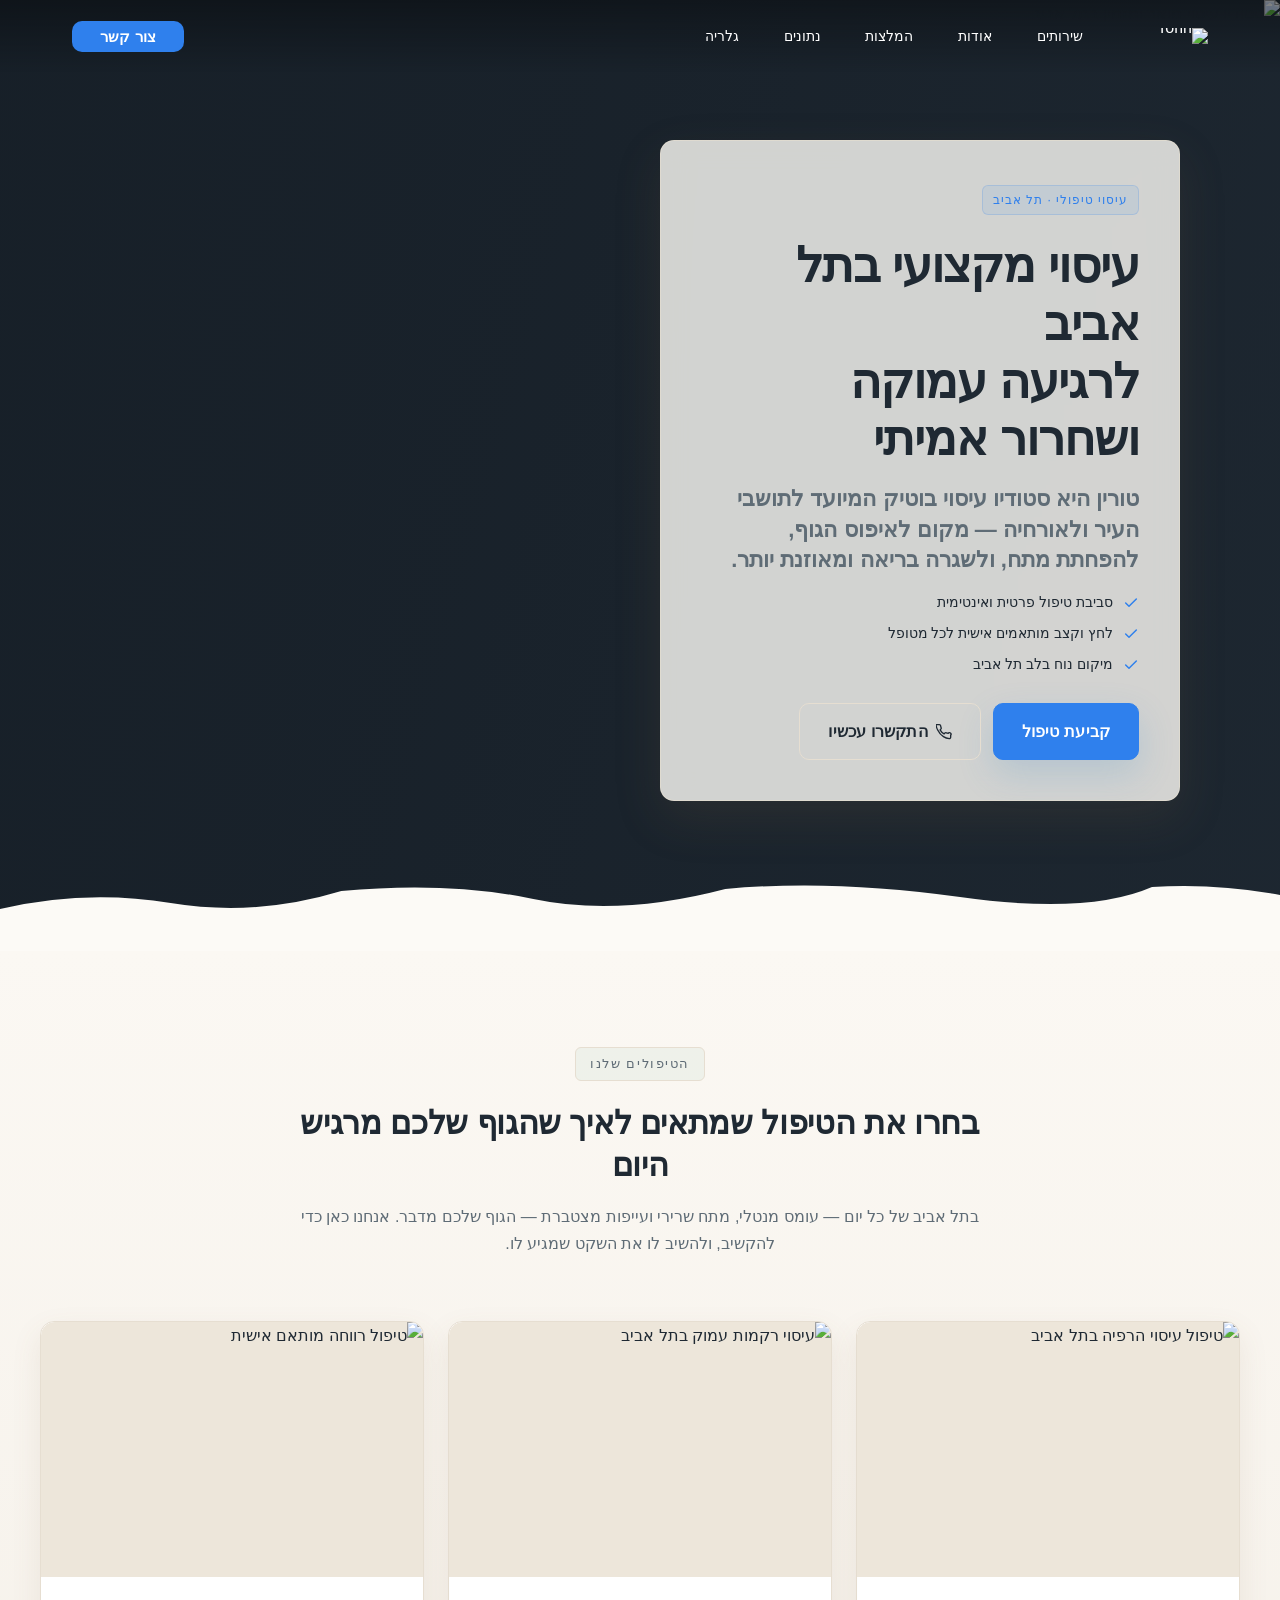
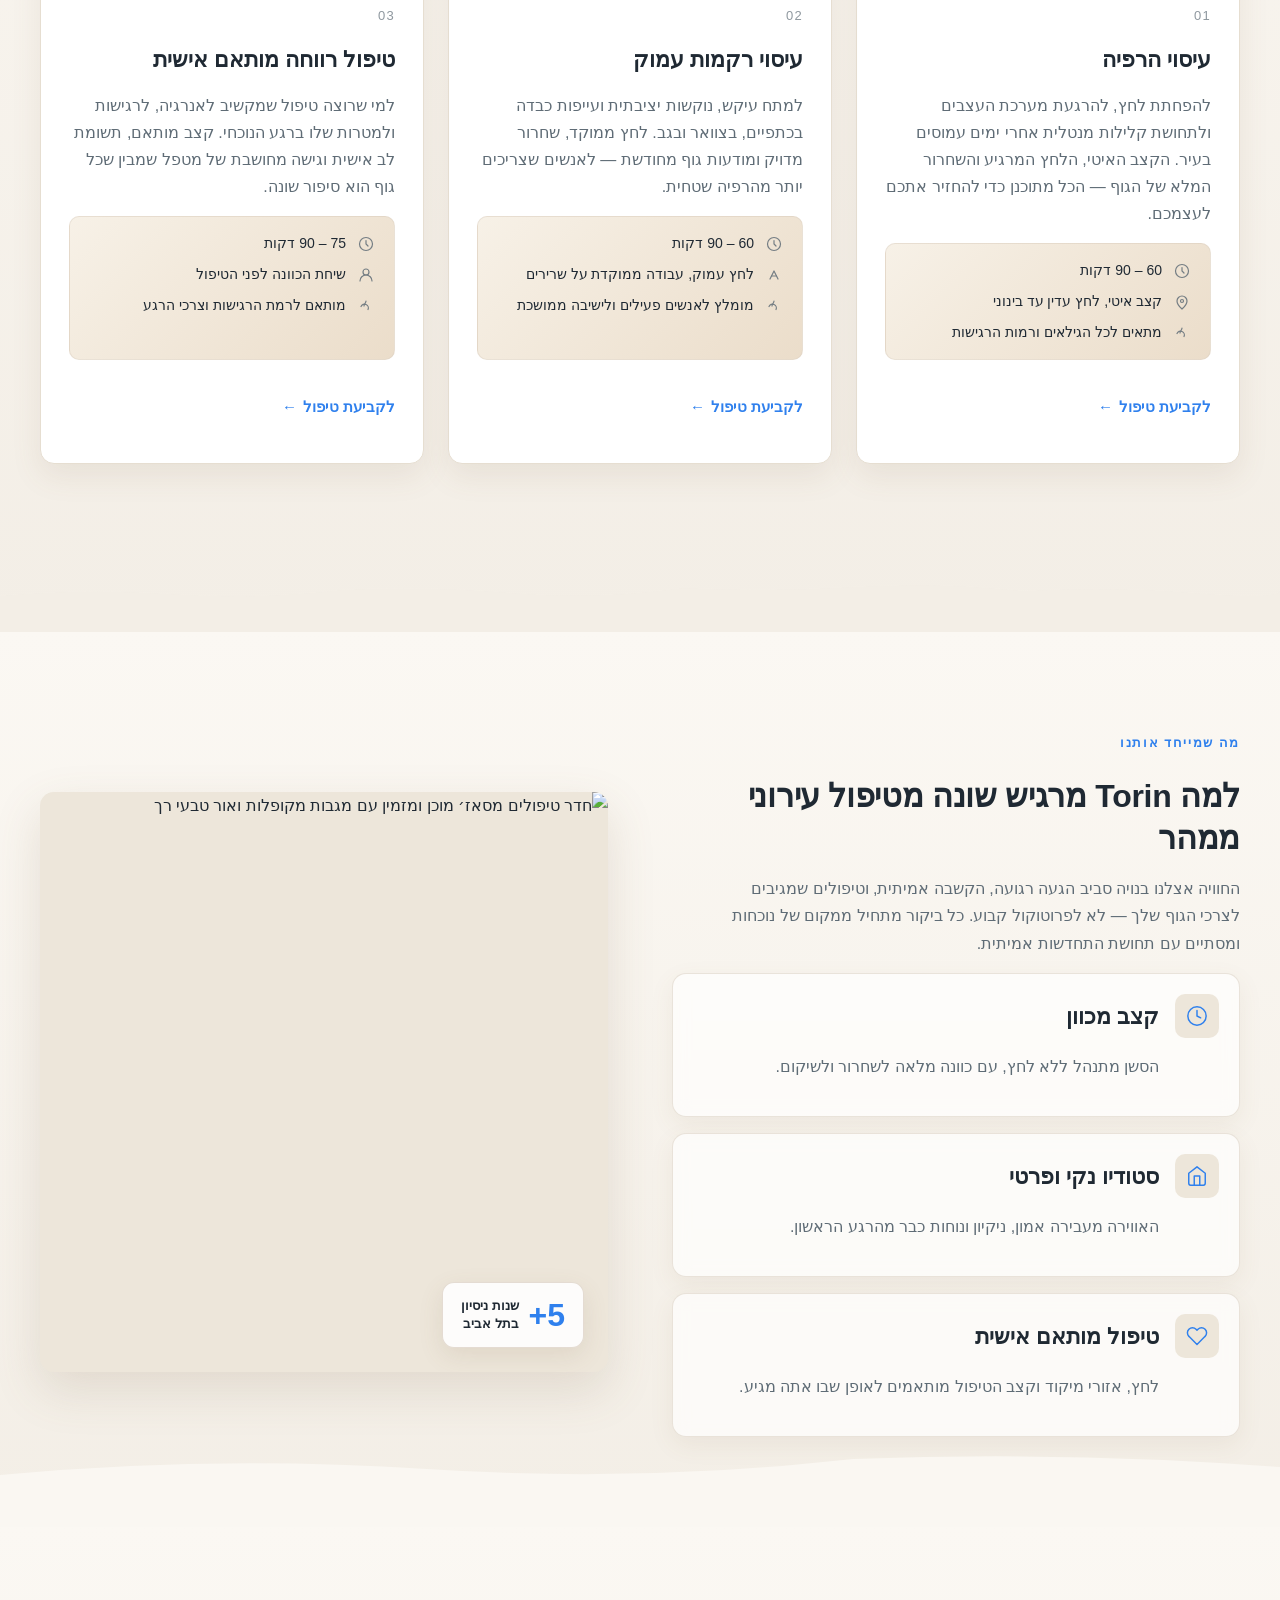
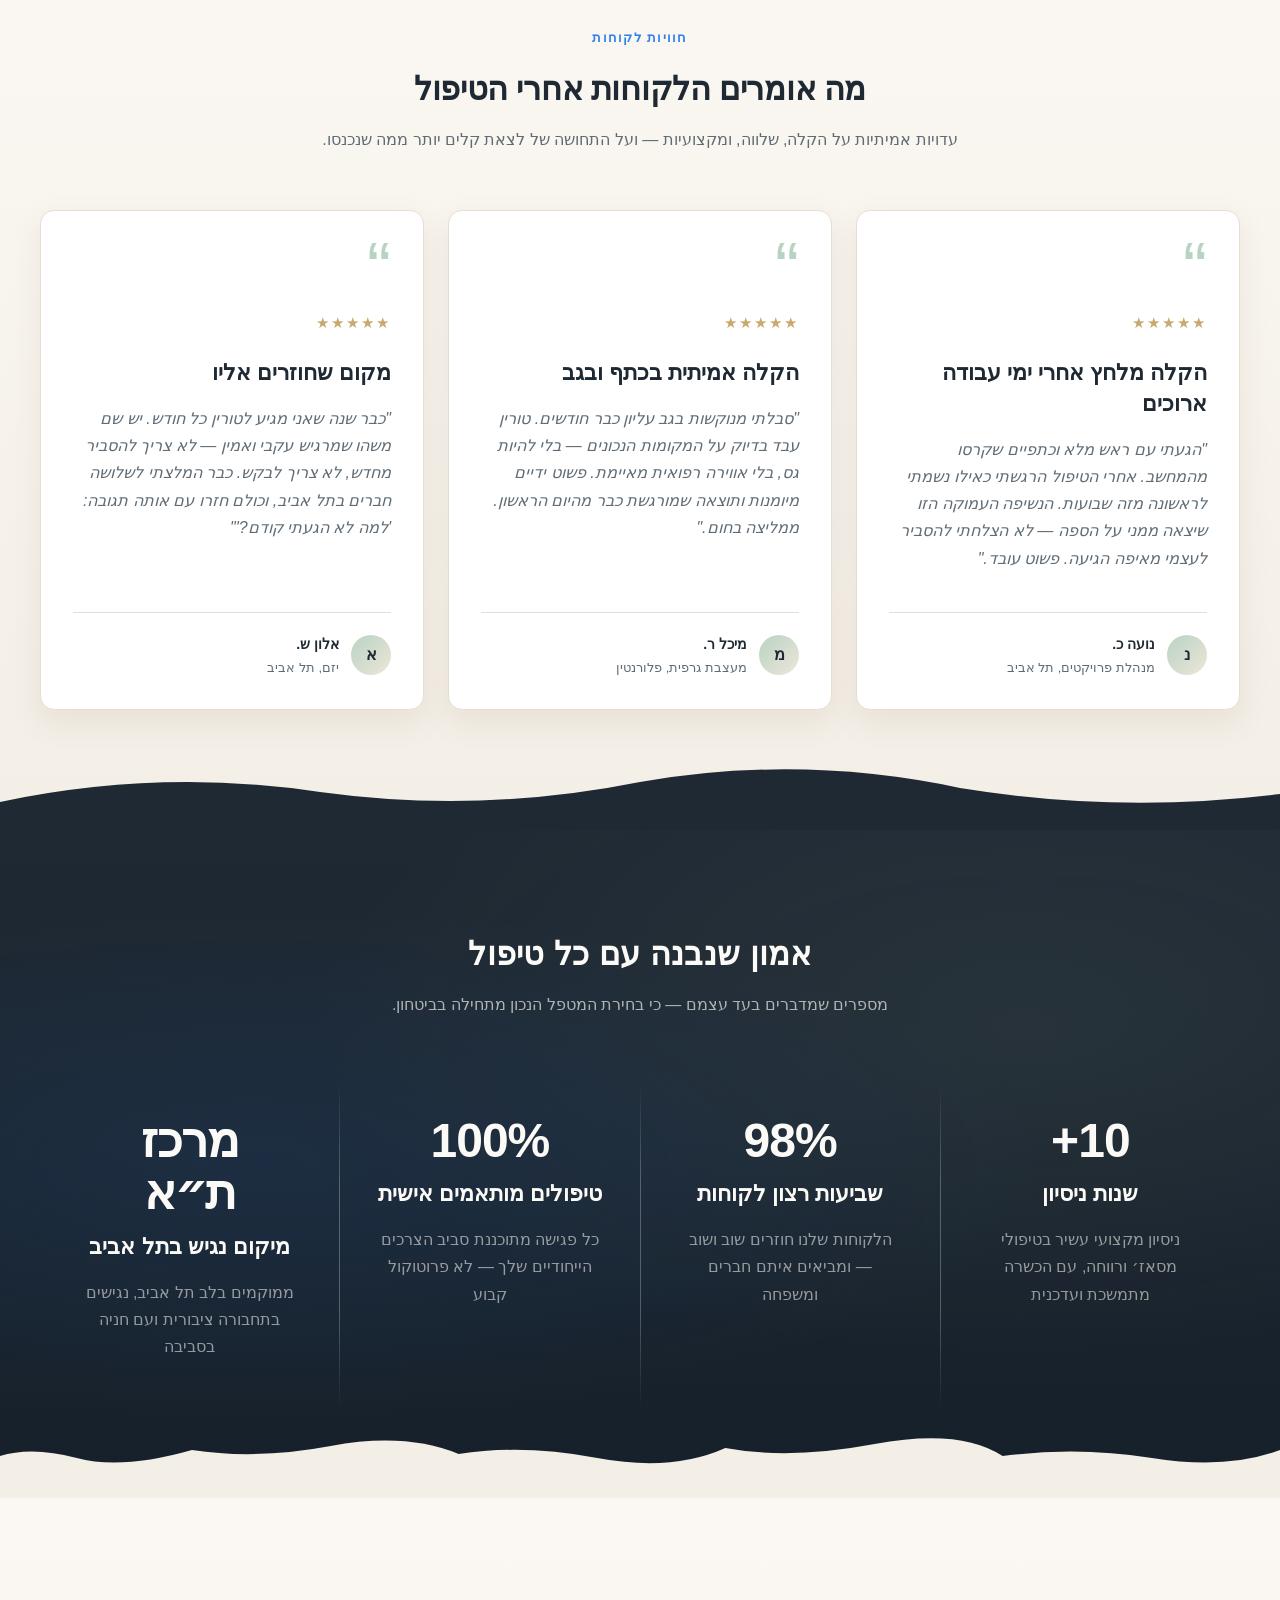
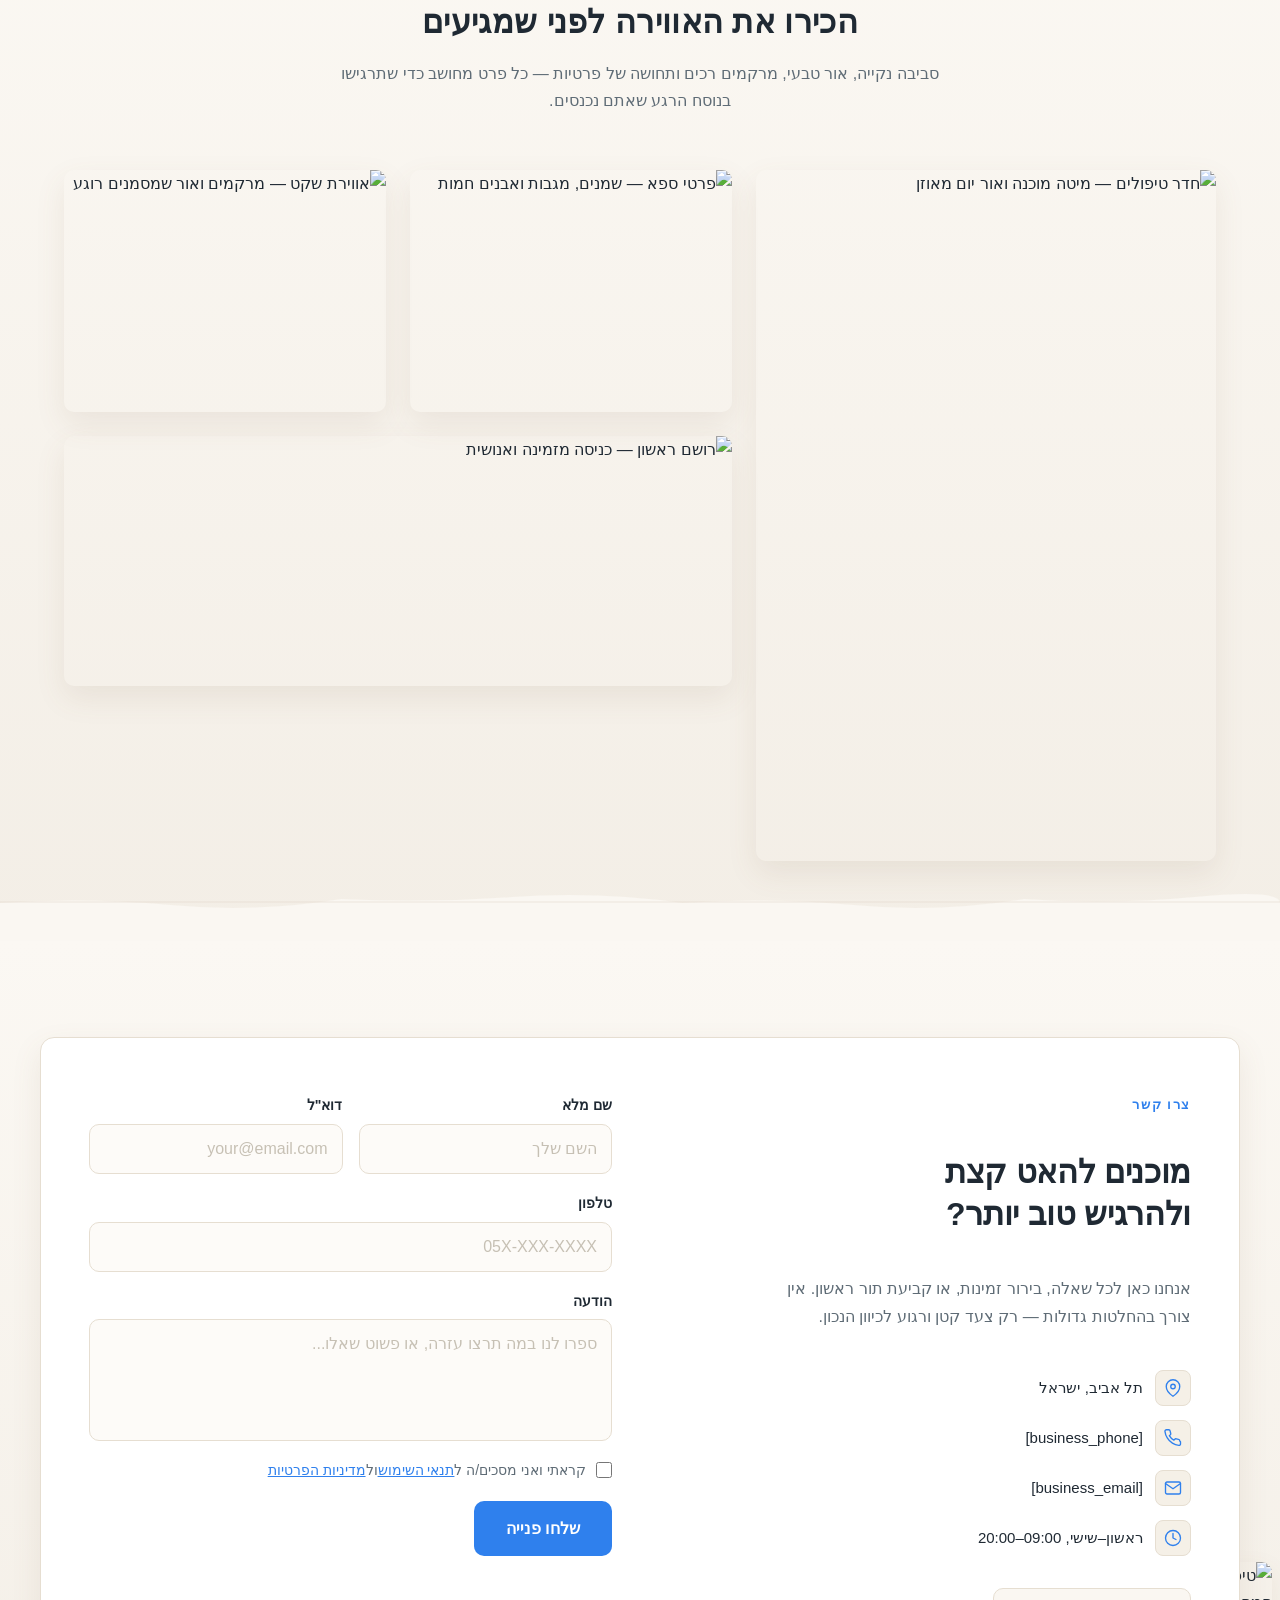
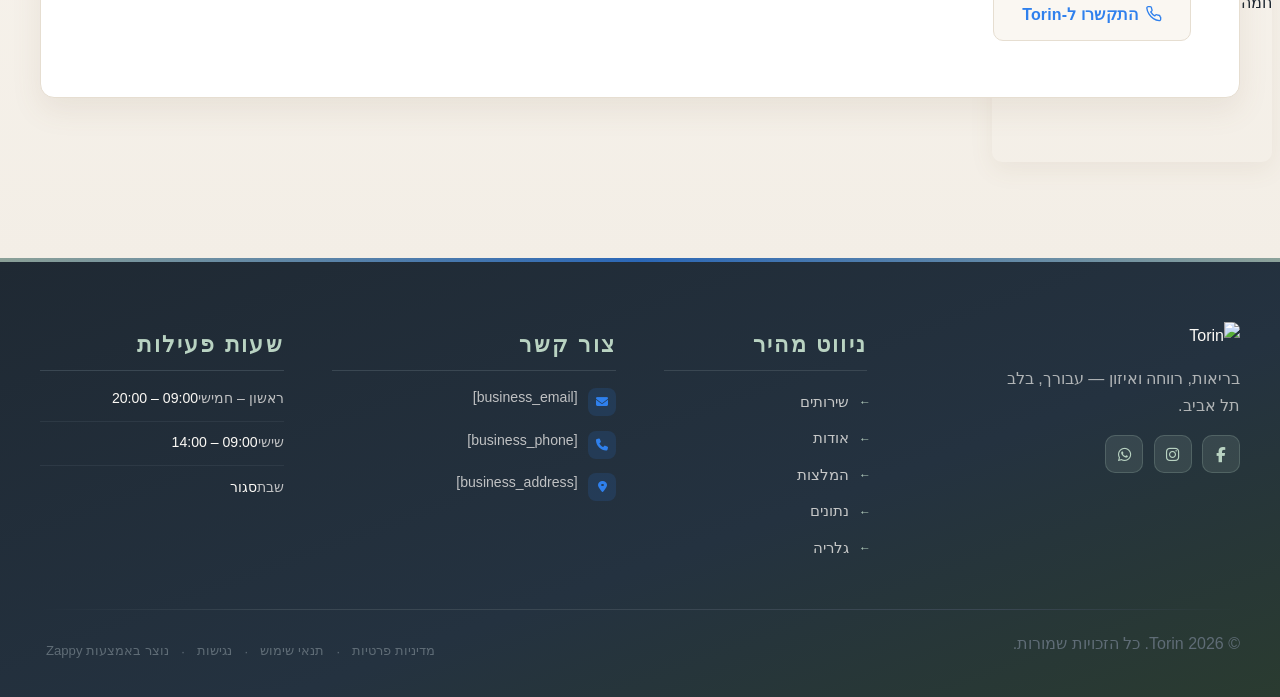
==== public/index.html @ cf22d3b7 "Background sync: Progressive GitHub Sync" ====
<!doctype html><html dir="rtl" lang="he"><head><meta charset="UTF-8"><meta content="width=device-width,initial-scale=1" name="viewport"><meta content="index, follow" name="robots"><title>torin 3 ton jack — Torin</title><meta content="A massage therapy business located in Tel Aviv, Israel. The business focuses on providing relaxation and wellness treatments to clients in the Tel Aviv area." name="description"><meta content="torin 3 ton jack, torin big red, torin floor jack, Torin" name="keywords"><link href="/assets/favicon.ico" rel="icon" type="image/x-icon"><link href="/assets/favicon-16x16.png" rel="icon" type="image/png" sizes="16x16"><link href="/assets/favicon-32x32.png" rel="icon" type="image/png" sizes="32x32"><link href="/assets/favicon-48x48.png" rel="icon" type="image/png" sizes="48x48"><link href="/assets/favicon-192x192.png" rel="icon" type="image/png" sizes="192x192"><link href="/assets/favicon-512x512.png" rel="icon" type="image/png" sizes="512x512"><link href="/assets/apple-touch-icon.png" rel="apple-touch-icon"><script>!function(){"use strict";var t="3fd31500-260c-4b6d-8a91-8781be14b30f",e="https://api.zappy5.com/api/analytics/track",a=18e5,n=2592e6,o=!0,i=!0,r=!0;var s=function(){var e="zappy_visitor_"+t,a=null;try{if(a=localStorage.getItem(e)){var o=JSON.parse(a),i=Date.now();if(i-o.created<n)return o.lastSeen=i,localStorage.setItem(e,JSON.stringify(o)),o.id}}catch(t){console.warn("Zappy Analytics: LocalStorage not available")}var r="zv_"+Date.now()+"_"+Math.random().toString(36).substr(2,9);try{localStorage.setItem(e,JSON.stringify({id:r,created:Date.now(),lastSeen:Date.now()}))}catch(t){}return r}(),c=function(){var e="zappy_session_"+t,n=null;try{if(n=sessionStorage.getItem(e)){var o=JSON.parse(n),i=Date.now();if(i-o.timestamp<a)return o.timestamp=i,sessionStorage.setItem(e,JSON.stringify(o)),o.id}}catch(t){console.warn("Zappy Analytics: SessionStorage not available")}var r="zs_"+Date.now()+"_"+Math.random().toString(36).substr(2,9);try{sessionStorage.setItem(e,JSON.stringify({id:r,timestamp:Date.now()}))}catch(t){}return r}();function l(a,n){n=n||{};var o={website_id:t,event_type:a,page_path:window.location.pathname,referrer:document.referrer||"direct",visitor_id:s,session_id:c,metadata:n};if(navigator.sendBeacon){var i=new Blob([JSON.stringify(o)],{type:"application/json"});navigator.sendBeacon(e,i)}else fetch(e,{method:"POST",headers:{"Content-Type":"application/json"},body:JSON.stringify(o),keepalive:!0}).catch(function(t){console.warn("Zappy Analytics: Failed to track event",t)})}o&&l("pageview",{title:document.title,url:window.location.href}),i&&document.addEventListener("click",function(t){var e=t.target;if("BUTTON"===e.tagName||e.closest("button")){var a="BUTTON"===e.tagName?e:e.closest("button");l("click",{element:"button",text:a.textContent.trim().substring(0,100),id:a.id||null,class:a.className||null})}else if("A"===e.tagName||e.closest("a")){var n="A"===e.tagName?e:e.closest("a");l("navigation",{element:"link",text:n.textContent.trim().substring(0,100),href:n.href,external:n.hostname!==window.location.hostname})}},!0),r&&document.addEventListener("submit",function(t){var e=t.target;l("form_submit",{form_id:e.id||null,form_name:e.name||null,form_action:e.action||null,form_method:e.method||"GET"})},!0);var d=Date.now();window.addEventListener("beforeunload",function(){l("page_unload",{time_on_page:Math.floor((Date.now()-d)/1e3),page_path:window.location.pathname})}),window.zappyAnalytics={track:l,getVisitorId:function(){return s},getSessionId:function(){return c}}}()</script><meta content="torin 3 ton jack — Torin" property="og:title"><meta content="A massage therapy business located in Tel Aviv, Israel. The business focuses on providing relaxation and wellness treatments to clients in the Tel Aviv area." property="og:description"><meta content="website" property="og:type"><meta content="he_IL" property="og:locale"><meta content="summary_large_image" name="twitter:card"><meta content="torin 3 ton jack — Torin" name="twitter:title"><meta content="A massage therapy business located in Tel Aviv, Israel. The business focuses on providing relaxation and wellness treatments to clients in the Tel Aviv area." name="twitter:description"><link href="https://cdnjs.cloudflare.com/ajax/libs/font-awesome/6.4.0/css/all.min.css" rel="stylesheet"><link href="/assets/favicon.ico" rel="icon" type="image/x-icon"><link href="/assets/favicon-16x16.png" rel="icon" type="image/png" sizes="16x16"><link href="/assets/favicon-32x32.png" rel="icon" type="image/png" sizes="32x32"><link href="/assets/favicon-48x48.png" rel="icon" type="image/png" sizes="48x48"><link href="/assets/favicon-192x192.png" rel="icon" type="image/png" sizes="192x192"><link href="/assets/favicon-512x512.png" rel="icon" type="image/png" sizes="512x512"><link href="/assets/apple-touch-icon.png" rel="apple-touch-icon"><link href="https://cdn.jsdelivr.net/npm/vanilla-cookieconsent@3/dist/cookieconsent.css" rel="stylesheet"><script src="https://cdn.jsdelivr.net/npm/vanilla-cookieconsent@3/dist/cookieconsent.umd.js"></script><script src="https://cdn.jsdelivr.net/gh/mickidum/acc_toolbar/acctoolbar/acctoolbar.min.js"></script><link href="/styles.css" rel="stylesheet"><style id="zappy-dropdown-submenu-styles">#navMenu li:has(.sub-menu),.nav-menu li:has(.sub-menu),.navbar li:has(.sub-menu),nav li:has(.sub-menu){position:relative}#navMenu .sub-menu,.nav-menu .sub-menu,.navbar .sub-menu,nav .sub-menu{display:block!important;position:absolute!important;top:100%;left:0;min-width:220px;background:#fff;border-radius:8px;box-shadow:0 8px 25px rgba(0,0,0,.15);padding:8px 0;opacity:0;visibility:hidden;transform:translateY(10px);transition:all .3s ease;z-index:1000;list-style:none;pointer-events:none}#navMenu li:hover>.sub-menu,.nav-menu li:hover>.sub-menu,.navbar li:hover>.sub-menu,nav li:hover>.sub-menu{opacity:1!important;visibility:visible!important;transform:translateY(0)!important;pointer-events:auto!important}.sub-menu li{list-style:none;margin:0;padding:0}.sub-menu a{display:block!important;padding:10px 16px!important;color:var(--text-dark,#333)!important;font-weight:500;text-decoration:none;white-space:nowrap;transition:background-color .2s}.sub-menu a:hover{background-color:#f5f5f5}[dir=rtl] .nav-menu .sub-menu,[dir=rtl] .navbar .sub-menu,[dir=rtl] nav .sub-menu,html[lang=ar] .nav-menu .sub-menu,html[lang=ar] .navbar .sub-menu,html[lang=ar] nav .sub-menu,html[lang=he] .nav-menu .sub-menu,html[lang=he] .navbar .sub-menu,html[lang=he] nav .sub-menu{left:auto!important;right:0!important}.sub-menu:empty,.sub-menu:not(:has(li)),.sub-menu:not(:has(li:not(.zappy-hidden-menu-item))){display:none!important;opacity:0!important;visibility:hidden!important;pointer-events:none!important}li:has(.menu-group-title):hover>.sub-menu{opacity:1!important;visibility:visible!important;transform:translateY(0)!important;pointer-events:auto!important}#navMenu>li>.menu-group-title,.nav-menu>li>.menu-group-title{display:inline-block;padding:.5rem 1rem;cursor:default;user-select:none}@media (max-width:768px){#navMenu .sub-menu,.nav-menu .sub-menu,.navbar .sub-menu,nav .sub-menu{position:static!important;transform:none!important;box-shadow:none!important;background:0 0!important;max-height:0;overflow:hidden;opacity:0;visibility:hidden;transition:max-height .3s ease,opacity .3s ease;padding:0!important;border-radius:0!important}.sub-menu.mobile-expanded{max-height:500px!important;opacity:1!important;visibility:visible!important;padding:8px 0 8px 16px!important}[dir=rtl] .sub-menu.mobile-expanded,html[lang=he] .sub-menu.mobile-expanded{padding:8px 16px 8px 0!important}#navMenu li:hover>.sub-menu,.nav-menu li:hover>.sub-menu,.navbar li:hover>.sub-menu,nav li:hover>.sub-menu{opacity:0;visibility:hidden;pointer-events:none}#navMenu li>.sub-menu.mobile-expanded,.nav-menu li>.sub-menu.mobile-expanded,.navbar li>.sub-menu.mobile-expanded,nav li>.sub-menu.mobile-expanded{opacity:1!important;visibility:visible!important;pointer-events:auto!important}#navMenu li:has(.sub-menu),.nav-menu li:has(.sub-menu),.navbar li:has(.sub-menu),nav li:has(.sub-menu){display:flex!important;flex-wrap:wrap!important;align-items:center!important;position:relative!important;min-height:44px!important}#navMenu li:has(.sub-menu)>a,.nav-menu li:has(.sub-menu)>a,.navbar li:has(.sub-menu)>a,nav li:has(.sub-menu)>a{flex:1!important;min-width:0!important}#navMenu li:has(.sub-menu)>.menu-group-title,.nav-menu li:has(.sub-menu)>.menu-group-title,.navbar li:has(.sub-menu)>.menu-group-title,nav li:has(.sub-menu)>.menu-group-title{flex:1!important;min-width:0!important;padding:0!important;line-height:inherit!important}#navMenu li:has(.sub-menu)>.sub-menu,.nav-menu li:has(.sub-menu)>.sub-menu,.navbar li:has(.sub-menu)>.sub-menu,nav li:has(.sub-menu)>.sub-menu{flex-basis:100%!important;width:100%!important}#navMenu li:has(.sub-menu)>a [class*=arrow],#navMenu li:has(.sub-menu)>a [class*=chevron],.nav-menu li:has(.sub-menu)>a .fa-angle-down,.nav-menu li:has(.sub-menu)>a .fa-chevron-down,.nav-menu li:has(.sub-menu)>a [class*=arrow],.nav-menu li:has(.sub-menu)>a [class*=chevron],nav li:has(.sub-menu)>a [class*=arrow],nav li:has(.sub-menu)>a [class*=chevron]{display:none!important;visibility:hidden!important}.mobile-submenu-toggle{display:flex!important;align-items:center!important;justify-content:center!important;width:44px!important;height:auto!important;background:0 0!important;border:none!important;cursor:pointer!important;color:var(--text-dark)!important;position:static!important;flex-shrink:0!important;align-self:stretch!important;z-index:2!important;padding:0!important;margin:0!important}.mobile-submenu-toggle::after{content:''!important;width:0!important;height:0!important;border-left:6px solid transparent!important;border-right:6px solid transparent!important;border-top:7px solid currentColor!important;transition:transform .3s ease!important}.mobile-submenu-toggle.expanded::after{transform:rotate(180deg)!important}.sub-menu a{padding:10px 0!important;display:block!important;color:var(--text-dark)!important}.navbar .sub-menu li a,.zappy-products-dropdown .sub-menu a,nav.navbar .sub-menu li a{color:var(--text-dark)!important}}@media (min-width:769px){.mobile-submenu-toggle{display:none!important}}</style><style id="mobile-lang-menu-deployed-css">@media (max-width:768px){.lang-switcher,.nav-container .lang-switcher,.nav-cta-container .lang-switcher,.nav-ecommerce-icons .lang-switcher,.nav-icons-left .lang-switcher,.navbar .lang-switcher,.navbar .nav-cta-container .lang-switcher{display:none!important}.mobile-lang-menu{width:100%;border-top:1px solid rgba(128,128,128,.2);padding:8px 0 0 0;margin-top:8px}.mobile-lang-toggle{display:flex!important;align-items:center;justify-content:space-between;width:100%;padding:12px 16px;background:0 0;border:none;cursor:pointer;font-size:15px;color:inherit;font-family:inherit}.mobile-lang-toggle::after{content:'';display:inline-block;width:8px;height:8px;border-right:2px solid currentColor;border-bottom:2px solid currentColor;transform:rotate(45deg);transition:transform .3s ease;margin-left:8px}.mobile-lang-toggle.expanded::after{transform:rotate(-135deg)}.mobile-lang-options{max-height:0;overflow:hidden;transition:max-height .3s ease}.mobile-lang-options.expanded{max-height:300px}.mobile-lang-option{display:flex!important;align-items:center;gap:10px;padding:10px 24px;text-decoration:none;color:inherit;font-size:14px;font-family:inherit}.mobile-lang-option:hover{background:rgba(128,128,128,.1)}.mobile-lang-option.active{font-weight:600;opacity:.7;pointer-events:none}.mobile-lang-option img{width:20px;height:20px;border-radius:50%}}@media (min-width:769px){.mobile-lang-menu{display:none!important}}</style><style id="zappy-widget-visibility">#mic-access-tool-box,#mic-access-tool-general-button,#mic-init-access-tool #mic-access-tool-box,#mic-init-access-tool #mic-access-tool-general-button,#mic-init-access-tool .mic-access-tool-general-button,._access-icon,._access-menu,.mic-access-tool-box,.mic-access-tool-general-button,div[id*=mic-access-tool-box]{display:none!important;visibility:hidden!important;opacity:0!important;pointer-events:none!important}</style></head><body><nav class="navbar" dir="rtl"><button class="mobile-toggle" aria-label="Menu" id="mobileToggle"><svg viewBox="0 0 24 24" fill="none" height="24" width="24" class="hamburger-icon"><path d="M3 12h18M3 6h18M3 18h18" stroke="currentColor" stroke-width="2" stroke-linecap="round"></path></svg><svg viewBox="0 0 24 24" fill="none" height="24" width="24" class="close-icon" style="display:none"><path d="M18 6L6 18M6 6l12 12" stroke="currentColor" stroke-width="2" stroke-linecap="round"></path></svg></button><button class="phone-header-btn" aria-label="Call" data-phone="[business_phone]"><svg viewBox="0 0 24 24" fill="currentColor" height="20" width="20"><path d="M22 16.92v3a2 2 0 0 1-2.18 2 19.79 19.79 0 0 1-8.63-3.07 19.5 19.5 0 0 1-6-6 19.79 19.79 0 0 1-3.07-8.67A2 2 0 0 1 4.11 2h3a2 2 0 0 1 2 1.72 12.84 12.84 0 0 0 .7 2.81 2 2 0 0 1-.45 2.11L8.09 9.91a16 16 0 0 0 6 6l1.27-1.27a2 2 0 0 1 2.11-.45 12.84 12.84 0 0 0 2.81.7A2 2 0 0 1 22 16.92z"></path></svg></button><div class="nav-container"><div class="nav-right-group"><div class="nav-brand"><a href="/" class="logo-link"><img alt="Torin" src="/assets/business-logo.webp" class="logo"></a></div><ul class="nav-menu" id="navMenu"><li><a href="#services">שירותים</a></li><li><a href="#about">אודות</a></li><li><a href="#testimonials">המלצות</a></li><li><a href="#stats">נתונים</a></li><li><a href="#gallery">גלריה</a></li></ul></div><div class="nav-cta-container"><a href="#contact" class="nav-cta-btn">צור קשר</a></div></div></nav><script>window.addEventListener("load",function(){const e=document.querySelector(".navbar, nav, header");if(!e)return void console.log("[Navbar] Navbar element not found");let t=document.getElementById("mobileToggle")||document.querySelector(".mobile-toggle")||document.querySelector(".hamburger")||document.querySelector(".hamburger-menu")||document.querySelector(".menu-toggle")||document.querySelector(".burger-menu")||document.querySelector('[aria-label="Menu"]')||document.querySelector('[aria-label="תפריט"]');const o=document.querySelector(".phone-header-btn"),n=window.getComputedStyle(e);let r=n.backgroundColor;if(console.log("[Navbar] Initial navbar background:",r),"transparent"===r||"rgba(0, 0, 0, 0)"===r||r.startsWith("rgba")&&r.includes(", 0)")){const e=n.backgroundImage;if(e&&"none"!==e)console.log("[Navbar] Navbar has background image/gradient, using dark text"),r="rgb(240, 240, 240)";else{const e=window.getComputedStyle(document.body).backgroundColor;console.log("[Navbar] Navbar transparent, using body background:",e),r=e}}const i=r.match(/\d+/g);if(i&&i.length>=3){const e=(.299*parseInt(i[0])+.587*parseInt(i[1])+.114*parseInt(i[2]))/255;console.log("[Navbar] Mobile button colors preserved from Claude CSS (luminance:",e.toFixed(2)+")");const n=document.createElement("style");n.id="zappy-mobile-nav-fix";document.documentElement.lang;document.documentElement.dir,n.textContent='\n        /* Hide mobile buttons on desktop, show only on mobile */\n        @media (min-width: 769px) {\n          .mobile-toggle,\n          .phone-header-btn {\n            display: none !important;\n          }\n        }\n        \n        /* Show and position mobile buttons correctly on mobile */\n        @media (max-width: 768px) {\n          .mobile-toggle,\n          .phone-header-btn {\n            position: absolute !important;\n            top: 50% !important;\n            transform: translateY(-50%) !important;\n            z-index: 1001 !important;\n            display: flex !important;\n            align-items: center !important;\n            justify-content: center !important;\n            width: 36px !important;\n            height: 36px !important;\n            border-radius: 50% !important;\n            border: none !important;\n            cursor: pointer !important;\n            padding: 6px !important;\n            background: none !important;\n            color: var(--nav-text, var(--text-dark)) !important;\n          }\n          \n          /* LTR positioning (default): hamburger LEFT, phone RIGHT */\n          html:not([dir="rtl"]):not([lang="he"]):not([lang="ar"]) .mobile-toggle,\n          html[dir="ltr"] .mobile-toggle {\n            left: 12px !important;\n            right: auto !important;\n          }\n          html:not([dir="rtl"]):not([lang="he"]):not([lang="ar"]) .phone-header-btn,\n          html[dir="ltr"] .phone-header-btn {\n            right: 12px !important;\n            left: auto !important;\n          }\n          \n          /* RTL positioning: hamburger RIGHT, phone LEFT */\n          html[dir="rtl"] .mobile-toggle,\n          html[lang="he"] .mobile-toggle,\n          html[lang="ar"] .mobile-toggle {\n            right: 12px !important;\n            left: auto !important;\n          }\n          html[dir="rtl"] .phone-header-btn,\n          html[lang="he"] .phone-header-btn,\n          html[lang="ar"] .phone-header-btn {\n            left: 12px !important;\n            right: auto !important;\n          }\n          \n          /* CRITICAL: Ensure nav-container has min-height on mobile */\n          /* All children are positioned absolutely/fixed on mobile, so height:auto collapses to 0 */\n          .nav-container {\n            min-height: 70px !important;\n            position: relative !important;\n          }\n          \n          /* Ensure SVG icons are properly sized and inherit color */\n          .mobile-toggle svg,\n          .phone-header-btn svg {\n            width: 24px !important;\n            height: 24px !important;\n            /* Don\'t force display - let JavaScript control hamburger/close toggle */\n          }\n          \n          /* Reset nav-cta-container on mobile - remove desktop box-shadow/padding */\n          /* that creates a visible ghost box when CTA button is hidden */\n          .nav-cta-container {\n            box-shadow: none !important;\n            padding: 0 !important;\n          }\n          \n          /* Hide nav-cta-container entirely on mobile when there\'s no lang-switcher */\n          /* (only the CTA button is inside, and it\'s hidden on mobile) */\n          .nav-cta-container:not(:has(.lang-switcher)) {\n            display: none !important;\n          }\n          \n          /* CRITICAL: Prevent hero image fade gradient from bleeding over headline text */\n          /* The .image-fade-gradient has bottom: -30px (extends below parent) */\n          /* On mobile stacked layout, this overlaps the h1 text below the image */\n          .hero-image-column {\n            overflow: hidden !important;\n          }\n          .image-fade-gradient {\n            bottom: 0 !important;\n          }\n          \n          /* Hide desktop language switcher on mobile - hamburger menu handles it */\n          /* High specificity to override stored CSS */\n          .lang-switcher,\n          .nav-cta-container .lang-switcher,\n          .nav-container .lang-switcher,\n          .navbar .lang-switcher,\n          .navbar .nav-cta-container .lang-switcher {\n            display: none !important;\n          }\n        }\n      ';const r=document.getElementById("zappy-mobile-nav-fix");r&&r.remove(),document.head.appendChild(n),console.log("[Navbar] Critical CSS injected for mobile nav positioning");const l=window.innerWidth<=768;if(t){const e=t.querySelector(".hamburger-icon"),o=t.querySelector(".close-icon");e&&(e.style.setProperty("width","24px","important"),e.style.setProperty("height","24px","important"),e.style.setProperty("display","block","important")),o&&(o.style.setProperty("width","24px","important"),o.style.setProperty("height","24px","important"),o.style.setProperty("display","none","important")),l?(t.style.setProperty("position","absolute","important"),t.style.setProperty("top","50%","important"),t.style.setProperty("transform","translateY(-50%)","important"),t.style.setProperty("z-index","1001","important"),t.style.removeProperty("left"),t.style.removeProperty("right"),console.log("[Navbar] Mobile toggle positioning applied (mobile viewport)")):(t.style.removeProperty("position"),t.style.removeProperty("top"),t.style.removeProperty("transform"),t.style.removeProperty("z-index"),t.style.removeProperty("left"),t.style.removeProperty("right"),console.log("[Navbar] Desktop viewport - cleared mobile toggle inline positioning"))}if(o){const e=o.querySelector("svg");e&&(e.style.width="24px",e.style.height="24px",e.setAttribute("width","24"),e.setAttribute("height","24")),l?(o.style.setProperty("position","absolute","important"),o.style.setProperty("top","50%","important"),o.style.setProperty("transform","translateY(-50%)","important"),o.style.setProperty("z-index","1001","important"),o.style.removeProperty("left"),o.style.removeProperty("right"),console.log("[Navbar] Phone button positioning applied (mobile viewport)")):(o.style.removeProperty("position"),o.style.removeProperty("top"),o.style.removeProperty("transform"),o.style.removeProperty("z-index"),o.style.removeProperty("left"),o.style.removeProperty("right"),console.log("[Navbar] Desktop viewport - cleared phone button inline positioning"))}}else console.log("[Navbar] Could not parse background color:",r);t=document.getElementById("mobileToggle")||document.querySelector(".mobile-toggle")||document.querySelector(".hamburger")||document.querySelector(".hamburger-menu")||document.querySelector(".menu-toggle")||document.querySelector(".burger-menu")||document.querySelector('[aria-label="Menu"]')||document.querySelector('[aria-label="תפריט"]');const l=document.getElementById("navMenu")||document.querySelector(".nav-menu")||document.querySelector(".nav-links")||document.querySelector("nav ul:not(.submenu)");if(!t||!l)return void console.log("[Navbar] Mobile toggle or menu not found:",{toggle:!!t,menu:!!l});l.id||(l.id="navMenu"),console.log("[Navbar] Initializing mobile menu...");const a=t.cloneNode(!0);t.parentNode.replaceChild(a,t),a.addEventListener("click",function(e){e.preventDefault(),e.stopPropagation();const t=this.querySelector(".hamburger-icon"),o=this.querySelector(".close-icon");l.classList.contains("active")?(l.classList.remove("active"),t&&t.style.setProperty("display","block","important"),o&&o.style.setProperty("display","none","important"),document.body.style.overflow="",console.log("[Navbar] Menu closed")):(l.classList.add("active"),t&&t.style.setProperty("display","none","important"),o&&o.style.setProperty("display","block","important"),document.body.style.overflow="hidden",console.log("[Navbar] Menu opened"))}),l.querySelectorAll("a").forEach(function(e){e.addEventListener("click",function(){if("#"===this.getAttribute("href"))return;const e=a.querySelector(".hamburger-icon"),t=a.querySelector(".close-icon");l.classList.remove("active"),e&&e.style.setProperty("display","block","important"),t&&t.style.setProperty("display","none","important"),document.body.style.overflow="",console.log("[Navbar] Menu closed (link clicked)")})});var s=l.querySelectorAll(".dropdown-toggle");s.forEach(function(e){e.addEventListener("click",function(e){e.preventDefault(),e.stopPropagation();var t=this.closest(".nav-dropdown");t&&(t.parentNode.querySelectorAll(".nav-dropdown.open").forEach(function(e){e!==t&&e.classList.remove("open")}),t.classList.toggle("open"),console.log("[Navbar] Dropdown toggled:",t.classList.contains("open")?"open":"closed"))})}),document.addEventListener("click",function(e){e.target.closest(".nav-dropdown")||document.querySelectorAll(".nav-dropdown.open").forEach(function(e){e.classList.remove("open")})}),console.log("[Navbar] Dropdown handlers initialized for "+s.length+" dropdowns"),o&&o.addEventListener("click",function(){const e=document.querySelectorAll('a[href^="tel:"]'),t=e.length>0?e[0].getAttribute("href").replace("tel:",""):"[business_phone]";window.location.href="tel:"+t,console.log("[Navbar] Phone button clicked")}),console.log("[Navbar] Mobile menu initialized successfully");const p=function(){const e=document.querySelector(".whatsapp-float");e&&(window.innerWidth>=769?(e.style.setProperty("display","none","important"),e.style.setProperty("visibility","hidden","important"),e.style.setProperty("opacity","0","important"),e.style.setProperty("pointer-events","none","important"),console.log("[WhatsApp] Button hidden on desktop")):(e.style.removeProperty("display"),e.style.removeProperty("visibility"),e.style.removeProperty("opacity"),e.style.removeProperty("pointer-events"),console.log("[WhatsApp] Button visible on mobile")))};let c;p(),window.addEventListener("resize",function(){clearTimeout(c),c=setTimeout(p,100)})})</script><main><section class="index-hero-section" data-layout-spec="בית-hero" dir="rtl" id="hero" data-hero-type="fullscreen-scrim"><div class="index-hero-bg"><img alt="סטודיו עיסוי מואר ומזמין בתל אביב" src="/assets/site-index-hero-image-1.webp" data-context="Sunlit boutique massage therapy studio interior in Tel Aviv, Israel. Bright Mediterranean daylight streaming through sheer linen curtains, a professional massage table with crisp white linens, soft olive and sage green accents, warm wooden floor, potted plants, a serene and clean wellness atmosphere. Photorealistic, warm natural light, airy and calming mood." data-placeholder="index-hero-image-1" height="700" width="1200" class="index-hero-img" data-hero-bg="true"></div><div class="index-hero-scrim" aria-hidden="true"></div><div class="index-hero-container"><article class="index-hero-card"><span class="index-hero-label">עיסוי טיפולי · תל אביב</span><h1 class="index-hero-h1">עיסוי מקצועי בתל אביב<br>לרגיעה עמוקה ושחרור אמיתי</h1><h3 class="index-hero-subtitle">טורין היא סטודיו עיסוי בוטיק המיועד לתושבי העיר ולאורחיה — מקום לאיפוס הגוף, להפחתת מתח, ולשגרה בריאה ומאוזנת יותר.</h3><ul class="index-hero-trust" aria-label="יתרונות הטיפול"><li class="index-hero-trust-item"><svg viewBox="0 0 24 24" fill="none" height="16" width="16" data-element-type="icon" data-icon-type="svg" xmlns="http://www.w3.org/2000/svg" aria-hidden="true" stroke="currentColor" stroke-linecap="round" stroke-linejoin="round" stroke-width="2.2"><polyline points="20 6 9 17 4 12"></polyline></svg><span>סביבת טיפול פרטית ואינטימית</span></li><li class="index-hero-trust-item"><svg viewBox="0 0 24 24" fill="none" height="16" width="16" data-element-type="icon" data-icon-type="svg" xmlns="http://www.w3.org/2000/svg" aria-hidden="true" stroke="currentColor" stroke-linecap="round" stroke-linejoin="round" stroke-width="2.2"><polyline points="20 6 9 17 4 12"></polyline></svg><span>לחץ וקצב מותאמים אישית לכל מטופל</span></li><li class="index-hero-trust-item"><svg viewBox="0 0 24 24" fill="none" height="16" width="16" data-element-type="icon" data-icon-type="svg" xmlns="http://www.w3.org/2000/svg" aria-hidden="true" stroke="currentColor" stroke-linecap="round" stroke-linejoin="round" stroke-width="2.2"><polyline points="20 6 9 17 4 12"></polyline></svg><span>מיקום נוח בלב תל אביב</span></li></ul><div class="index-hero-ctas"><a href="#contact" class="index-hero-btn-primary">קביעת טיפול</a><a href="tel:[business_phone]" class="index-hero-btn-secondary"><svg viewBox="0 0 24 24" fill="none" height="16" width="16" data-element-type="icon" data-icon-type="svg" xmlns="http://www.w3.org/2000/svg" aria-hidden="true" stroke="currentColor" stroke-linecap="round" stroke-linejoin="round" stroke-width="2"><path d="M22 16.92v3a2 2 0 01-2.18 2 19.79 19.79 0 01-8.63-3.07A19.5 19.5 0 013.07 9.81a19.79 19.79 0 01-3.07-8.68A2 2 0 012 1h3a2 2 0 012 1.72c.127.96.361 1.903.7 2.81a2 2 0 01-.45 2.11L6.09 8.91a16 16 0 006 6l1.27-1.27a2 2 0 012.11-.45c.907.339 1.85.573 2.81.7A2 2 0 0122 16.92z"></path></svg>התקשרו עכשיו</a></div></article></div><div class="index-hero-divider-wrapper"><svg viewBox="0 0 1200 90" xmlns="http://www.w3.org/2000/svg" aria-hidden="true" data-no-icon-edit="true" preserveAspectRatio="none"><path d="M0,90 L0,48 Q80,28 160,42 T320,30 Q420,20 500,38 T680,28 Q780,18 900,36 T1080,26 Q1140,22 1200,34 L1200,90 Z" fill="#FCFAF6"></path></svg></div></section><section class="index-services-section" data-layout-spec="בית-services" dir="rtl" id="services"><div class="index-services-container"><div class="index-services-intro"><span class="index-services-eyebrow">הטיפולים שלנו</span><h2 class="index-services-heading">בחרו את הטיפול שמתאים לאיך שהגוף שלכם מרגיש היום</h2><p class="index-services-subtext">בתל אביב של כל יום — עומס מנטלי, מתח שרירי ועייפות מצטברת — הגוף שלכם מדבר. אנחנו כאן כדי להקשיב, ולהשיב לו את השקט שמגיע לו.</p></div><div class="index-services-grid"><article class="index-services-card"><div class="index-services-card-image-wrap"><img alt="טיפול עיסוי הרפיה בתל אביב" src="/assets/site-index-services-image-1.webp" data-context="Serene massage therapy room in Tel Aviv, warm candlelight, soft white linens on massage table, Mediterranean light filtering through sheer curtains, calming wellness atmosphere, relaxation massage setting" data-placeholder="index-services-image-1" height="400" width="600"></div><div class="index-services-card-body"><div class="index-services-card-number">01</div><h3 class="index-services-card-title">עיסוי הרפיה</h3><p class="index-services-card-desc">להפחתת לחץ, להרגעת מערכת העצבים ולתחושת קלילות מנטלית אחרי ימים עמוסים בעיר. הקצב האיטי, הלחץ המרגיע והשחרור המלא של הגוף — הכל מתוכנן כדי להחזיר אתכם לעצמכם.</p><div class="index-services-card-snapshot"><div class="index-services-snapshot-row"><span class="index-services-snapshot-icon" aria-hidden="true"><svg viewBox="0 0 16 16" fill="none" height="16" width="16" data-element-type="icon" data-icon-type="svg" xmlns="http://www.w3.org/2000/svg"><circle cx="8" cy="8" r="6.5" stroke="currentColor" stroke-width="1.2"></circle><path d="M8 4.5v3.5l2 2" stroke="currentColor" stroke-width="1.2" stroke-linecap="round"></path></svg></span><span class="index-services-snapshot-text">60 – 90 דקות</span></div><div class="index-services-snapshot-row"><span class="index-services-snapshot-icon" aria-hidden="true"><svg viewBox="0 0 16 16" fill="none" height="16" width="16" data-element-type="icon" data-icon-type="svg" xmlns="http://www.w3.org/2000/svg"><path d="M8 2C5.24 2 3 4.24 3 7c0 3.75 5 8 5 8s5-4.25 5-8c0-2.76-2.24-5-5-5z" stroke="currentColor" stroke-width="1.2"></path><circle cx="8" cy="7" r="1.5" stroke="currentColor" stroke-width="1.2"></circle></svg></span><span class="index-services-snapshot-text">קצב איטי, לחץ עדין עד בינוני</span></div><div class="index-services-snapshot-row"><span class="index-services-snapshot-icon" aria-hidden="true"><svg viewBox="0 0 16 16" fill="none" height="16" width="16" data-element-type="icon" data-icon-type="svg" xmlns="http://www.w3.org/2000/svg"><path d="M3 8.5c1-2 3-3 5-2s3 3 2 5" stroke="currentColor" stroke-width="1.2" stroke-linecap="round"></path><path d="M8 3c0 2-2 3-2 5" stroke="currentColor" stroke-width="1.2" stroke-linecap="round"></path></svg></span><span class="index-services-snapshot-text">מתאים לכל הגילאים ורמות הרגישות</span></div></div><a href="#contact" class="index-services-cta">לקביעת טיפול<span aria-hidden="true">←</span></a></div></article><article class="index-services-card"><div class="index-services-card-image-wrap"><img alt="עיסוי רקמות עמוק בתל אביב" src="/assets/site-index-services-image-2.webp" data-context="Professional deep tissue massage therapy session, therapist hands working on client back muscles, focused therapeutic pressure on shoulders and neck, clinical wellness studio in Tel Aviv, warm neutral tones" data-placeholder="index-services-image-2" height="400" width="600"></div><div class="index-services-card-body"><div class="index-services-card-number">02</div><h3 class="index-services-card-title">עיסוי רקמות עמוק</h3><p class="index-services-card-desc">למתח עיקש, נוקשות יציבתית ועייפות כבדה בכתפיים, בצוואר ובגב. לחץ ממוקד, שחרור מדויק ומודעות גוף מחודשת — לאנשים שצריכים יותר מהרפיה שטחית.</p><div class="index-services-card-snapshot"><div class="index-services-snapshot-row"><span class="index-services-snapshot-icon" aria-hidden="true"><svg viewBox="0 0 16 16" fill="none" height="16" width="16" data-element-type="icon" data-icon-type="svg" xmlns="http://www.w3.org/2000/svg"><circle cx="8" cy="8" r="6.5" stroke="currentColor" stroke-width="1.2"></circle><path d="M8 4.5v3.5l2 2" stroke="currentColor" stroke-width="1.2" stroke-linecap="round"></path></svg></span><span class="index-services-snapshot-text">60 – 90 דקות</span></div><div class="index-services-snapshot-row"><span class="index-services-snapshot-icon" aria-hidden="true"><svg viewBox="0 0 16 16" fill="none" height="16" width="16" data-element-type="icon" data-icon-type="svg" xmlns="http://www.w3.org/2000/svg"><path d="M4 12L8 4l4 8" stroke="currentColor" stroke-width="1.2" stroke-linecap="round" stroke-linejoin="round"></path><path d="M5.5 9h5" stroke="currentColor" stroke-width="1.2" stroke-linecap="round"></path></svg></span><span class="index-services-snapshot-text">לחץ עמוק, עבודה ממוקדת על שרירים</span></div><div class="index-services-snapshot-row"><span class="index-services-snapshot-icon" aria-hidden="true"><svg viewBox="0 0 16 16" fill="none" height="16" width="16" data-element-type="icon" data-icon-type="svg" xmlns="http://www.w3.org/2000/svg"><path d="M3 8.5c1-2 3-3 5-2s3 3 2 5" stroke="currentColor" stroke-width="1.2" stroke-linecap="round"></path><path d="M8 3c0 2-2 3-2 5" stroke="currentColor" stroke-width="1.2" stroke-linecap="round"></path></svg></span><span class="index-services-snapshot-text">מומלץ לאנשים פעילים ולישיבה ממושכת</span></div></div><a href="#contact" class="index-services-cta">לקביעת טיפול<span aria-hidden="true">←</span></a></div></article><article class="index-services-card"><div class="index-services-card-image-wrap"><img alt="טיפול רווחה מותאם אישית" src="/assets/site-index-services-image-3.webp" data-context="Personalized wellness consultation and massage session, therapist attentively listening to client, cozy boutique therapy room, soft Mediterranean natural light, warm sand and sage color palette, bespoke treatment atmosphere" data-placeholder="index-services-image-3" height="400" width="600"></div><div class="index-services-card-body"><div class="index-services-card-number">03</div><h3 class="index-services-card-title">טיפול רווחה מותאם אישית</h3><p class="index-services-card-desc">למי שרוצה טיפול שמקשיב לאנרגיה, לרגישות ולמטרות שלו ברגע הנוכחי. קצב מותאם, תשומת לב אישית וגישה מחושבת של מטפל שמבין שכל גוף הוא סיפור שונה.</p><div class="index-services-card-snapshot"><div class="index-services-snapshot-row"><span class="index-services-snapshot-icon" aria-hidden="true"><svg viewBox="0 0 16 16" fill="none" height="16" width="16" data-element-type="icon" data-icon-type="svg" xmlns="http://www.w3.org/2000/svg"><circle cx="8" cy="8" r="6.5" stroke="currentColor" stroke-width="1.2"></circle><path d="M8 4.5v3.5l2 2" stroke="currentColor" stroke-width="1.2" stroke-linecap="round"></path></svg></span><span class="index-services-snapshot-text">75 – 90 דקות</span></div><div class="index-services-snapshot-row"><span class="index-services-snapshot-icon" aria-hidden="true"><svg viewBox="0 0 16 16" fill="none" height="16" width="16" data-element-type="icon" data-icon-type="svg" xmlns="http://www.w3.org/2000/svg"><path d="M8 2a3 3 0 100 6 3 3 0 000-6z" stroke="currentColor" stroke-width="1.2"></path><path d="M2 14c0-3.31 2.69-6 6-6s6 2.69 6 6" stroke="currentColor" stroke-width="1.2" stroke-linecap="round"></path></svg></span><span class="index-services-snapshot-text">שיחת הכוונה לפני הטיפול</span></div><div class="index-services-snapshot-row"><span class="index-services-snapshot-icon" aria-hidden="true"><svg viewBox="0 0 16 16" fill="none" height="16" width="16" data-element-type="icon" data-icon-type="svg" xmlns="http://www.w3.org/2000/svg"><path d="M3 8.5c1-2 3-3 5-2s3 3 2 5" stroke="currentColor" stroke-width="1.2" stroke-linecap="round"></path><path d="M8 3c0 2-2 3-2 5" stroke="currentColor" stroke-width="1.2" stroke-linecap="round"></path></svg></span><span class="index-services-snapshot-text">מותאם לרמת הרגישות וצרכי הרגע</span></div></div><a href="#contact" class="index-services-cta">לקביעת טיפול<span aria-hidden="true">←</span></a></div></article></div></div><div class="index-services-divider-wrapper"><svg viewBox="0 0 1200 72" xmlns="http://www.w3.org/2000/svg" aria-hidden="true" data-no-icon-edit="true" preserveAspectRatio="none"><path d="M0,72 L0,36 Q80,28 160,34 T320,30 Q400,26 480,33 T640,28 Q720,32 800,27 T960,31 Q1040,26 1120,33 T1200,30 L1200,72 Z" fill="#F3EEE6"></path></svg></div></section><section class="index-about-section" data-layout-spec="בית-about" dir="rtl" id="about"><div class="index-about-container"><div class="index-about-grid"><div class="index-about-text-col"><span class="index-about-eyebrow">מה שמייחד אותנו</span><h2 class="index-about-heading">למה Torin מרגיש שונה מטיפול עירוני ממהר</h2><p class="index-about-intro">החוויה אצלנו בנויה סביב הגעה רגועה, הקשבה אמיתית, וטיפולים שמגיבים לצרכי הגוף שלך — לא לפרוטוקול קבוע. כל ביקור מתחיל ממקום של נוכחות ומסתיים עם תחושת התחדשות אמיתית.</p><div class="index-about-values"><div class="index-about-value-item"><div class="index-about-value-icon"><svg viewBox="0 0 24 24" fill="none" height="22" width="22" data-element-type="icon" data-icon-type="svg" xmlns="http://www.w3.org/2000/svg" aria-hidden="true" stroke="currentColor" stroke-linecap="round" stroke-linejoin="round" stroke-width="1.6"><circle cx="12" cy="12" r="10"></circle><polyline points="12 6 12 12 16 14"></polyline></svg></div><div class="index-about-value-content"><h3 class="index-about-value-title">קצב מכוון</h3><p class="index-about-value-desc">הסשן מתנהל ללא לחץ, עם כוונה מלאה לשחרור ולשיקום.</p></div></div><div class="index-about-value-item"><div class="index-about-value-icon"><svg viewBox="0 0 24 24" fill="none" height="22" width="22" data-element-type="icon" data-icon-type="svg" xmlns="http://www.w3.org/2000/svg" aria-hidden="true" stroke="currentColor" stroke-linecap="round" stroke-linejoin="round" stroke-width="1.6"><path d="M3 9l9-7 9 7v11a2 2 0 0 1-2 2H5a2 2 0 0 1-2-2z"></path><polyline points="9 22 9 12 15 12 15 22"></polyline></svg></div><div class="index-about-value-content"><h3 class="index-about-value-title">סטודיו נקי ופרטי</h3><p class="index-about-value-desc">האווירה מעבירה אמון, ניקיון ונוחות כבר מהרגע הראשון.</p></div></div><div class="index-about-value-item"><div class="index-about-value-icon"><svg viewBox="0 0 24 24" fill="none" height="22" width="22" data-element-type="icon" data-icon-type="svg" xmlns="http://www.w3.org/2000/svg" aria-hidden="true" stroke="currentColor" stroke-linecap="round" stroke-linejoin="round" stroke-width="1.6"><path d="M20.84 4.61a5.5 5.5 0 0 0-7.78 0L12 5.67l-1.06-1.06a5.5 5.5 0 0 0-7.78 7.78l1.06 1.06L12 21.23l7.78-7.78 1.06-1.06a5.5 5.5 0 0 0 0-7.78z"></path></svg></div><div class="index-about-value-content"><h3 class="index-about-value-title">טיפול מותאם אישית</h3><p class="index-about-value-desc">לחץ, אזורי מיקוד וקצב הטיפול מותאמים לאופן שבו אתה מגיע.</p></div></div></div></div><div class="index-about-image-col"><div class="index-about-image-wrapper"><img alt="חדר טיפולים מסאז׳ מוכן ומזמין עם מגבות מקופלות ואור טבעי רך" src="/assets/site-index-about-image-1.webp" data-context="Bright editorial wellness photography: a serene massage therapy treatment room in Tel Aviv with soft natural daylight streaming through sheer curtains. A neatly prepared massage bed with crisp white linens, folded towels in warm beige tones, a small glass bottle of aromatic oil on a wooden tray, and a fresh green plant in the corner. The atmosphere is clean, calm, and boutique-clinic refined — Mediterranean warmth meets clinical clarity." data-placeholder="index-about-image-1" height="780" width="600"><div class="index-about-image-badge"><span class="index-about-badge-number">5+</span><span class="index-about-badge-text">שנות ניסיון<br>בתל אביב</span></div></div></div></div></div><div class="index-about-divider-wrapper"><svg viewBox="0 0 1200 90" xmlns="http://www.w3.org/2000/svg" aria-hidden="true" data-no-icon-edit="true" preserveAspectRatio="none"><path d="M0,90 L0,38 Q200,18 400,32 T800,22 Q1000,14 1200,30 L1200,90 Z" fill="#FAF7F2"></path></svg></div></section><section class="index-testimonials-section" data-layout-spec="בית-testimonials" dir="rtl" id="testimonials"><div class="index-testimonials-container"><div class="index-testimonials-header"><span class="index-testimonials-eyebrow">חוויות לקוחות</span><h2 class="index-testimonials-title">מה אומרים הלקוחות אחרי הטיפול</h2><p class="index-testimonials-subtitle">עדויות אמיתיות על הקלה, שלווה, ומקצועיות — ועל התחושה של לצאת קלים יותר ממה שנכנסו.</p></div><div class="index-testimonials-grid"><article class="index-testimonials-card"><div class="index-testimonials-quote-mark" aria-hidden="true">“</div><div class="index-testimonials-stars" aria-label="דירוג 5 כוכבים"><span aria-hidden="true">★★★★★</span></div><h3 class="index-testimonials-card-title">הקלה מלחץ אחרי ימי עבודה ארוכים</h3><blockquote class="index-testimonials-quote"><p>"הגעתי עם ראש מלא וכתפיים שקרסו מהמחשב. אחרי הטיפול הרגשתי כאילו נשמתי לראשונה מזה שבועות. הנשיפה העמוקה הזו שיצאה ממני על הספה — לא הצלחתי להסביר לעצמי מאיפה הגיעה. פשוט עובד."</p></blockquote><footer class="index-testimonials-client"><div class="index-testimonials-client-avatar" aria-hidden="true">נ</div><div class="index-testimonials-client-info"><strong>נועה כ.</strong><span>מנהלת פרויקטים, תל אביב</span></div></footer></article><article class="index-testimonials-card"><div class="index-testimonials-quote-mark" aria-hidden="true">“</div><div class="index-testimonials-stars" aria-label="דירוג 5 כוכבים"><span aria-hidden="true">★★★★★</span></div><h3 class="index-testimonials-card-title">הקלה אמיתית בכתף ובגב</h3><blockquote class="index-testimonials-quote"><p>"סבלתי מנוקשות בגב עליון כבר חודשים. טורין עבד בדיוק על המקומות הנכונים — בלי להיות גס, בלי אווירה רפואית מאיימת. פשוט ידיים מיומנות ותוצאה שמורגשת כבר מהיום הראשון. ממליצה בחום."</p></blockquote><footer class="index-testimonials-client"><div class="index-testimonials-client-avatar" aria-hidden="true">מ</div><div class="index-testimonials-client-info"><strong>מיכל ר.</strong><span>מעצבת גרפית, פלורנטין</span></div></footer></article><article class="index-testimonials-card"><div class="index-testimonials-quote-mark" aria-hidden="true">“</div><div class="index-testimonials-stars" aria-label="דירוג 5 כוכבים"><span aria-hidden="true">★★★★★</span></div><h3 class="index-testimonials-card-title">מקום שחוזרים אליו</h3><blockquote class="index-testimonials-quote"><p>"כבר שנה שאני מגיע לטורין כל חודש. יש שם משהו שמרגיש עקבי ואמין — לא צריך להסביר מחדש, לא צריך לבקש. כבר המלצתי לשלושה חברים בתל אביב, וכולם חזרו עם אותה תגובה: 'למה לא הגעתי קודם?'"</p></blockquote><footer class="index-testimonials-client"><div class="index-testimonials-client-avatar" aria-hidden="true">א</div><div class="index-testimonials-client-info"><strong>אלון ש.</strong><span>יזם, תל אביב</span></div></footer></article></div></div><div class="index-testimonials-divider-wrapper"><svg viewBox="0 0 1440 80" xmlns="http://www.w3.org/2000/svg" aria-hidden="true" data-no-icon-edit="true" preserveAspectRatio="none"><path d="M0,80 L0,52 Q180,18 360,42 Q540,64 720,32 Q900,4 1080,38 Q1260,64 1440,44 L1440,80 Z" fill="#1F2933"></path></svg></div></section><section class="index-stats-section" data-layout-spec="בית-stats" dir="rtl" id="stats"><div class="index-stats-container"><div class="index-stats-intro"><h2 class="index-stats-heading">אמון שנבנה עם כל טיפול</h2><p class="index-stats-subtext">מספרים שמדברים בעד עצמם — כי בחירת המטפל הנכון מתחילה בביטחון.</p></div><div class="index-stats-grid"><div class="index-stats-card"><div class="index-stats-number">10+</div><h3 class="index-stats-label">שנות ניסיון</h3><p class="index-stats-desc">ניסיון מקצועי עשיר בטיפולי מסאז׳ ורווחה, עם הכשרה מתמשכת ועדכנית</p></div><div class="index-stats-separator" aria-hidden="true"></div><div class="index-stats-card"><div class="index-stats-number">98%</div><h3 class="index-stats-label">שביעות רצון לקוחות</h3><p class="index-stats-desc">הלקוחות שלנו חוזרים שוב ושוב — ומביאים איתם חברים ומשפחה</p></div><div class="index-stats-separator" aria-hidden="true"></div><div class="index-stats-card"><div class="index-stats-number">100%</div><h3 class="index-stats-label">טיפולים מותאמים אישית</h3><p class="index-stats-desc">כל פגישה מתוכננת סביב הצרכים הייחודיים שלך — לא פרוטוקול קבוע</p></div><div class="index-stats-separator" aria-hidden="true"></div><div class="index-stats-card"><div class="index-stats-number">מרכז<br>ת״א</div><h3 class="index-stats-label">מיקום נגיש בתל אביב</h3><p class="index-stats-desc">ממוקמים בלב תל אביב, נגישים בתחבורה ציבורית ועם חניה בסביבה</p></div></div></div><div class="index-stats-divider-wrapper"><svg viewBox="0 0 1200 90" xmlns="http://www.w3.org/2000/svg" aria-hidden="true" data-no-icon-edit="true" preserveAspectRatio="none"><path d="M0,90 L0,48 Q30,38 72,50 T180,42 Q240,52 310,38 T430,46 Q490,36 560,50 T680,40 Q740,52 820,36 T940,48 Q1010,38 1080,50 T1200,42 L1200,90 Z" fill="#F3EEE6"></path></svg></div></section><section class="index-gallery-section" data-layout-spec="בית-gallery" dir="rtl" id="gallery"><div class="gallery-container"><div class="gallery-intro"><h2 class="gallery-heading">הכירו את האווירה לפני שמגיעים</h2><p class="gallery-subtext">סביבה נקייה, אור טבעי, מרקמים רכים ותחושה של פרטיות — כל פרט מחושב כדי שתרגישו בנוסח הרגע שאתם נכנסים.</p></div><div class="gallery-mosaic"><div class="gallery-tile tile-large"><figure class="gallery-figure"><img alt="חדר טיפולים — מיטה מוכנה ואור יום מאוזן" src="/assets/site-index-gallery-image-1.webp" data-context="A serene massage therapy treatment room in Tel Aviv, Israel. A professional massage bed with pristine white folded linens, soft natural daylight streaming through sheer curtains, warm sand-toned walls, minimal and clean decor. Bright, realistic, tactile photography with no heavy filters. The mood is calm, clinical yet warm, Mediterranean wellness aesthetic." data-placeholder="index-gallery-image-1" height="900" width="600"></figure></div><div class="gallery-right-column"><div class="gallery-stacked-pair"><div class="gallery-tile tile-small"><figure class="gallery-figure"><img alt="פרטי ספא — שמנים, מגבות ואבנים חמות" src="/assets/site-index-gallery-image-2.webp" data-context="Close-up of wellness treatment details: glass bottles of massage oils, neatly folded white towels, smooth basalt hot stones, and subtle natural materials like bamboo or linen on a wooden tray. Warm natural light, soft shadows, tactile and inviting. Bright realistic photography for a boutique massage studio in Tel Aviv." data-placeholder="index-gallery-image-2" height="400" width="600"></figure></div><div class="gallery-tile tile-small"><figure class="gallery-figure"><img alt="אווירת שקט — מרקמים ואור שמסמנים רוגע" src="/assets/site-index-gallery-image-3.webp" data-context="Quiet wellness ambiance: soft linen textures, a small potted plant, diffused natural light through a frosted window, a wooden side table with a candle and a small stone. The scene conveys calm without visual noise. Warm Mediterranean tones, clean and minimal. Boutique massage therapy studio in Tel Aviv." data-placeholder="index-gallery-image-3" height="400" width="600"></figure></div></div><div class="gallery-tile tile-wide"><figure class="gallery-figure"><img alt="רושם ראשון — כניסה מזמינה ואנושית" src="/assets/site-index-gallery-image-4.webp" data-context="The welcoming entrance or reception area of a boutique massage therapy studio in Tel Aviv. Warm sunlight, a small reception desk or hallway with soft lighting, a plant, clean white walls with a subtle warm tone. The atmosphere feels refined, human, and inviting — like arriving at a trusted wellness sanctuary. Bright realistic photography." data-placeholder="index-gallery-image-4" height="480" width="1200"></figure></div></div></div></div><div class="gallery-divider-wrapper"><svg viewBox="0 0 1200 80" xmlns="http://www.w3.org/2000/svg" aria-hidden="true" data-no-icon-edit="true" preserveAspectRatio="none"><defs><linearGradient id="galleryFade" x1="0" x2="0" y1="0" y2="1"><stop offset="0%" stop-color="#F3EEE6" stop-opacity="0"></stop><stop offset="100%" stop-color="#FCFAF6" stop-opacity="1"></stop></linearGradient></defs><path d="M0,80 L0,42 Q80,36 160,44 T320,38 Q400,42 480,36 T640,42 Q720,36 800,44 T960,38 Q1040,44 1120,36 T1200,42 L1200,80 Z" fill="#FAF7F2"></path><line stroke="rgba(217,206,192,0.45)" stroke-width="1" x1="0" x2="1200" y1="41" y2="41"></line></svg></div></section><section class="index-contact-section" data-layout-spec="בית-contact" dir="rtl" id="contact"><div class="index-contact-inner"><div class="index-contact-card"><div class="index-contact-info"><span class="index-contact-eyebrow">צרו קשר</span><h2 class="index-contact-heading">מוכנים להאט קצת<br>ולהרגיש טוב יותר?</h2><p class="index-contact-lead">אנחנו כאן לכל שאלה, בירור זמינות, או קביעת תור ראשון. אין צורך בהחלטות גדולות — רק צעד קטן ורגוע לכיוון הנכון.</p><ul class="index-contact-details"><li><span class="index-contact-icon-wrap" aria-hidden="true"><svg viewBox="0 0 24 24" fill="none" height="18" width="18" data-element-type="icon" data-icon-type="svg" stroke="currentColor" stroke-linecap="round" stroke-linejoin="round" stroke-width="1.8"><path d="M21 10c0 7-9 13-9 13S3 17 3 10a9 9 0 0 1 18 0z"></path><circle cx="12" cy="10" r="3"></circle></svg></span><span>תל אביב, ישראל</span></li><li><span class="index-contact-icon-wrap" aria-hidden="true"><svg viewBox="0 0 24 24" fill="none" height="18" width="18" data-element-type="icon" data-icon-type="svg" stroke="currentColor" stroke-linecap="round" stroke-linejoin="round" stroke-width="1.8"><path d="M22 16.92v3a2 2 0 0 1-2.18 2 19.79 19.79 0 0 1-8.63-3.07A19.5 19.5 0 0 1 4.36 11.91 19.79 19.79 0 0 1 1.27 3.18 2 2 0 0 1 3.24 1h3a2 2 0 0 1 2 1.72c.127.96.361 1.903.7 2.81a2 2 0 0 1-.45 2.11L7.09 8.91a16 16 0 0 0 6 6l1.27-1.27a2 2 0 0 1 2.11-.45c.907.339 1.85.573 2.81.7A2 2 0 0 1 21 16z"></path></svg></span><a href="tel:[business_phone]" class="index-contact-link">[business_phone]</a></li><li><span class="index-contact-icon-wrap" aria-hidden="true"><svg viewBox="0 0 24 24" fill="none" height="18" width="18" data-element-type="icon" data-icon-type="svg" stroke="currentColor" stroke-linecap="round" stroke-linejoin="round" stroke-width="1.8"><path d="M4 4h16c1.1 0 2 .9 2 2v12c0 1.1-.9 2-2 2H4c-1.1 0-2-.9-2-2V6c0-1.1.9-2 2-2z"></path><polyline points="22,6 12,13 2,6"></polyline></svg></span><a href="mailto:[business_email]" class="index-contact-link">[business_email]</a></li><li><span class="index-contact-icon-wrap" aria-hidden="true"><svg viewBox="0 0 24 24" fill="none" height="18" width="18" data-element-type="icon" data-icon-type="svg" stroke="currentColor" stroke-linecap="round" stroke-linejoin="round" stroke-width="1.8"><circle cx="12" cy="12" r="10"></circle><polyline points="12 6 12 12 16 14"></polyline></svg></span><span>ראשון–שישי, 09:00–20:00</span></li></ul><a href="tel:[business_phone]" class="btn-secondary index-contact-call-btn"><svg viewBox="0 0 24 24" fill="none" height="16" width="16" data-element-type="icon" data-icon-type="svg" stroke="currentColor" stroke-linecap="round" stroke-linejoin="round" stroke-width="2" aria-hidden="true"><path d="M22 16.92v3a2 2 0 0 1-2.18 2 19.79 19.79 0 0 1-8.63-3.07A19.5 19.5 0 0 1 4.36 11.91 19.79 19.79 0 0 1 1.27 3.18 2 2 0 0 1 3.24 1h3a2 2 0 0 1 2 1.72c.127.96.361 1.903.7 2.81a2 2 0 0 1-.45 2.11L7.09 8.91a16 16 0 0 0 6 6l1.27-1.27a2 2 0 0 1 2.11-.45c.907.339 1.85.573 2.81.7A2 2 0 0 1 21 16z"></path></svg>התקשרו ל-Torin</a></div><div class="index-contact-form-col"><form class="contact-form index-contact-form" novalidate=""><div class="index-contact-form-row"><div class="index-contact-field"><label for="contact-name">שם מלא</label><input name="name" type="text" id="contact-name" placeholder="השם שלך" required=""></div><div class="index-contact-field"><label for="contact-email">דוא"ל</label><input name="email" type="email" id="contact-email" placeholder="your@email.com" required=""></div></div><div class="index-contact-field"><label for="contact-phone">טלפון</label><input name="phone" type="tel" id="contact-phone" placeholder="05X-XXX-XXXX"></div><div class="index-contact-field"><label for="contact-message">הודעה</label><textarea id="contact-message" name="message" placeholder="ספרו לנו במה תרצו עזרה, או פשוט שאלו..." rows="4"></textarea></div><div class="privacy-consent"><label class="privacy-consent-label"><input name="privacy_consent" type="checkbox" required="" class="privacy-consent-checkbox"><span>קראתי ואני מסכים/ה ל<a href="/terms" target="_blank">תנאי השימוש</a>ול<a href="/privacy" target="_blank">מדיניות הפרטיות</a></span></label></div><button class="btn-primary index-contact-submit" type="submit">שלחו פנייה</button></form></div></div><div class="index-contact-image-tile" aria-hidden="true"><img alt="טיפול עיסוי מרגיע באווירה ים-תיכונית חמה" src="/assets/site-index-contact-image-1.webp" data-context="Warm, sunlit massage therapy session in a serene Tel Aviv wellness studio. Soft natural light streams through sheer curtains onto a massage table with white linens and a small bowl of aromatic oils. Mediterranean calm atmosphere with sandy tones and plants. Relaxation and wellbeing." data-placeholder="index-contact-image-1" height="400" width="600"></div></div></section></main><footer class="site-footer" dir="rtl"><div class="footer-inner"><div class="footer-top"><div class="footer-col footer-brand"><img alt="Torin" src="/assets/business-logo.webp" class="logo"><p class="footer-tagline">בריאות, רווחה ואיזון — עבורך, בלב תל אביב.</p><div class="footer-social"><a href="[facebook_handle]" aria-label="Facebook"><i class="fab fa-facebook-f"></i></a><a href="[instagram_handle]" aria-label="Instagram"><i class="fab fa-instagram"></i></a><a href="[whatsapp_handle]" aria-label="WhatsApp"><i class="fab fa-whatsapp"></i></a></div></div><div class="footer-col"><h3 class="footer-heading">ניווט מהיר</h3><ul class="footer-links"><li><a href="#services">שירותים</a></li><li><a href="#about">אודות</a></li><li><a href="#testimonials">המלצות</a></li><li><a href="#stats">נתונים</a></li><li><a href="#gallery">גלריה</a></li></ul></div><div class="footer-col"><h3 class="footer-heading">צור קשר</h3><ul class="footer-contact"><li><span class="contact-icon"><i class="fas fa-envelope"></i></span><span class="contact-text"><a href="mailto:[business_email]">[business_email]</a></span></li><li><span class="contact-icon"><i class="fas fa-phone"></i></span><span class="contact-text"><a href="tel:[business_phone]">[business_phone]</a></span></li><li><a href="/"><span class="contact-icon"><i class="fas fa-map-marker-alt"></i></span><span class="contact-text">[business_address]</span></a></li></ul></div><div class="footer-col"><h3 class="footer-heading">שעות פעילות</h3><ul class="footer-hours"><li><a href="/"><span>ראשון – חמישי</span><span>09:00 – 20:00</span></a></li><li><a href="/"><span>שישי</span><span>09:00 – 14:00</span></a></li><li><a href="/"><span>שבת</span><span>סגור</span></a></li></ul></div></div><div class="footer-divider"></div><div class="footer-bottom"><p class="footer-copy">© 2026 Torin. כל הזכויות שמורות.</p><div class="footer-legal"><a href="/privacy">מדיניות פרטיות</a><span class="footer-sep" aria-hidden="true">·</span><a href="/terms">תנאי שימוש</a><span class="footer-sep" aria-hidden="true">·</span><a href="/accessibility">נגישות</a><span class="footer-sep" aria-hidden="true">·</span><a href="https://zappy5.com" class="zappy-attribution" target="_blank">נוצר באמצעות Zappy</a></div></div></div></footer><a href="https://wa.me/[whatsapp_handle]" class="whatsapp-float" aria-label="WhatsApp"><i class="fab fa-whatsapp"></i></a><div data-integration="accessibility:toolbar"></div><script src="/script.js"></script><script id="zappy-mobile-submenu-script">!function(){function e(){if(window.innerWidth>768)return document.querySelectorAll(".mobile-submenu-toggle").forEach(function(e){e.remove()}),void document.querySelectorAll(".sub-menu.mobile-expanded").forEach(function(e){e.classList.remove("mobile-expanded")});document.querySelectorAll(".nav-menu li:has(.sub-menu), nav li:has(.sub-menu), .navbar li:has(.sub-menu), #navMenu li:has(.sub-menu)").forEach(function(e){if(!e.querySelector(".mobile-submenu-toggle")){var t=e.querySelector(".sub-menu"),n=e.querySelector(":scope > a");if(t&&n){var o=document.createElement("button");o.className="mobile-submenu-toggle",o.setAttribute("aria-label","Toggle submenu"),o.setAttribute("type","button"),n.insertAdjacentElement("afterend",o),o.addEventListener("click",function(e){e.preventDefault(),e.stopPropagation(),document.querySelectorAll(".sub-menu.mobile-expanded").forEach(function(e){if(e!==t){e.classList.remove("mobile-expanded");var n=e.parentElement.querySelector(".mobile-submenu-toggle");n&&n.classList.remove("expanded")}}),t.classList.toggle("mobile-expanded"),o.classList.toggle("expanded")})}}})}var t;"loading"===document.readyState?document.addEventListener("DOMContentLoaded",e):e(),window.addEventListener("resize",function(){clearTimeout(t),t=setTimeout(e,250)});var n=new MutationObserver(function(t){t.forEach(function(t){if("attributes"===t.type){var n=t.target;n.classList&&(n.classList.contains("active")||n.classList.contains("open"))&&setTimeout(e,100)}})});setTimeout(function(){document.querySelectorAll(".mobile-menu, .nav-menu, #navMenu, nav").forEach(function(e){n.observe(e,{attributes:!0,attributeFilter:["class","style"]})})},500)}()</script><script id="zappy-navbar-scroll-effect">!function(){var e=document.querySelector("nav.navbar,.navbar:not(.zappy-catalog-menu)"),t=document.querySelector(".zappy-catalog-menu,#zappy-catalog-menu");if(e){var r="rgba(252,250,246,0.85)",o=getComputedStyle(document.documentElement),a=o.getPropertyValue("--text-dark").trim()||"#1a1a1a",s=(o.getPropertyValue("--text-light").trim(),a);e.style.transition="background 0.3s ease,backdrop-filter 0.3s ease,-webkit-backdrop-filter 0.3s ease,box-shadow 0.3s ease",t&&(t.style.transition="background 0.3s ease,backdrop-filter 0.3s ease,-webkit-backdrop-filter 0.3s ease");var n="a,.navbar-brand,.navbar-brand a,.dropdown-toggle,.mobile-toggle,.phone-header-btn,.mobile-hamburger-btn,.mobile-close-btn,.mobile-submenu-toggle,.nav-link",l=["cart-link","login-link","nav-search-toggle","search-toggle"];window.addEventListener("scroll",f,{passive:!0}),window.addEventListener("resize",f,{passive:!0}),f();var i=document.querySelector('section[class*="hero"],[data-hero-type],main>section:first-child'),d=!1;if(i){var p=getComputedStyle(i),c=p.backgroundImage;if(c&&"none"!==c)if(-1!==c.indexOf("url(")){var b=p.backgroundColor.match(/\d+/g);d=!(b&&b.length>=3)||h(parseInt(b[0]),parseInt(b[1]),parseInt(b[2]))<.4}else if(-1!==c.indexOf("gradient")){var y=c.match(/rgba?\(\s*(\d+)\s*,\s*(\d+)\s*,\s*(\d+)/g);if(y&&y.length>0){for(var g=0,m=0;m<y.length;m++){var u=y[m].match(/\d+/g);g+=h(parseInt(u[0]),parseInt(u[1]),parseInt(u[2]))}d=g/y.length<.4}else d=!0}else d=!0;else{var k=p.backgroundColor.match(/\d+/g);k&&k.length>=3&&(d=h(parseInt(k[0]),parseInt(k[1]),parseInt(k[2]))<.4)}}d||(window.removeEventListener("scroll",f),window.removeEventListener("resize",f),e.classList.add("scrolled"),window.innerWidth>768&&(e.style.setProperty("--frosted-text",s),e.style.setProperty("background-image","none","important"),e.style.setProperty("background-color",r,"important"),e.style.backdropFilter="blur(12px)",e.style.webkitBackdropFilter="blur(12px)",e.style.boxShadow="0 2px 16px rgba(0,0,0,0.12)",w(e,s)),t&&(t.classList.add("scrolled"),window.innerWidth>768&&(t.style.setProperty("background",r,"important"),t.style.setProperty("backdrop-filter","blur(12px)","important"),t.style.setProperty("-webkit-backdrop-filter","blur(12px)","important"),w(t,s))),window._zappyNavNoDarkHero=!0)}function w(e,t){for(var r=e.querySelectorAll(n),o=0;o<r.length;o++){var a=!1;(r[o].closest(".sub-menu")||r[o].closest(".dropdown-menu"))&&(a=!0);for(var s=0;s<l.length;s++)if(r[o].classList.contains(l[s])){a=!0;break}a||r[o].style.setProperty("color",t,"important")}}function v(e){for(var t=e.querySelectorAll(n),r=0;r<t.length;r++)t[r].closest(".sub-menu")||t[r].closest(".dropdown-menu")||t[r].style.removeProperty("color")}function f(){if(!window._zappyNavNoDarkHero){if(window.innerWidth<=768)return e.classList.remove("scrolled"),v(e),void(t&&(t.classList.remove("scrolled"),v(t)));(window.scrollY||window.pageYOffset)>60?(e.classList.add("scrolled"),e.style.setProperty("background-color",r,"important"),e.style.setProperty("background-image","none","important"),e.style.setProperty("--frosted-text",s),e.style.backdropFilter="blur(12px)",e.style.webkitBackdropFilter="blur(12px)",e.style.boxShadow="0 2px 16px rgba(0,0,0,0.12)",w(e,s),t&&(t.classList.add("scrolled"),t.style.setProperty("background",r,"important"),t.style.setProperty("backdrop-filter","blur(12px)","important"),t.style.setProperty("-webkit-backdrop-filter","blur(12px)","important"),w(t,s))):(e.classList.remove("scrolled"),e.style.setProperty("background-color","transparent","important"),e.style.removeProperty("background-image"),e.style.removeProperty("--frosted-text"),e.style.backdropFilter="none",e.style.webkitBackdropFilter="none",e.style.boxShadow="none",v(e),t&&(t.classList.remove("scrolled"),t.style.setProperty("background","transparent","important"),t.style.setProperty("backdrop-filter","none","important"),t.style.setProperty("-webkit-backdrop-filter","none","important"),v(t)))}}function h(e,t,r){return t/=255,r/=255,.2126*(e=(e/=255)<=.03928?e/12.92:Math.pow((e+.055)/1.055,2.4))+.7152*(t=t<=.03928?t/12.92:Math.pow((t+.055)/1.055,2.4))+.0722*(r=r<=.03928?r/12.92:Math.pow((r+.055)/1.055,2.4))}}()</script><script id="zappy-mobile-lang-menu-script">!function(){function e(){if(window.innerWidth>768){var e=document.querySelector(".mobile-lang-menu");e&&e.remove()}else if(!document.querySelector(".mobile-lang-menu")){var n=document.querySelector(".lang-switcher");if(n){var a=n.querySelector(".lang-switcher-dropdown");if(a){var i=a.querySelectorAll(".lang-option");if(0!==i.length){var t=document.getElementById("navMenu")||document.querySelector(".nav-menu")||document.querySelector("nav ul");if(t){var l=document.documentElement.lang||"en",s=document.createElement("div");s.className="mobile-lang-menu";var c={he:{name:"עברית",flag:"https://api.iconify.design/circle-flags/il.svg"},en:{name:"English",flag:"https://api.iconify.design/circle-flags/us.svg"},ar:{name:"العربية",flag:"https://api.iconify.design/circle-flags/sa.svg"},fr:{name:"Français",flag:"https://api.iconify.design/circle-flags/fr.svg"},es:{name:"Español",flag:"https://api.iconify.design/circle-flags/es.svg"},de:{name:"Deutsch",flag:"https://api.iconify.design/circle-flags/de.svg"},ru:{name:"Русский",flag:"https://api.iconify.design/circle-flags/ru.svg"},zh:{name:"中文",flag:"https://api.iconify.design/circle-flags/cn.svg"},ja:{name:"日本語",flag:"https://api.iconify.design/circle-flags/jp.svg"},pt:{name:"Português",flag:"https://api.iconify.design/circle-flags/br.svg"},it:{name:"Italiano",flag:"https://api.iconify.design/circle-flags/it.svg"},ko:{name:"한국어",flag:"https://api.iconify.design/circle-flags/kr.svg"}}[l]||{name:l,flag:""},r=document.createElement("button");r.className="mobile-lang-toggle",r.type="button";var g=c.flag?'<img src="'+c.flag+'" width="20" height="20" alt="" style="border-radius:50%;margin-right:8px;margin-left:8px;">':"";r.innerHTML=g+c.name,s.appendChild(r);var o=document.createElement("div");o.className="mobile-lang-options";var d=document.createElement("a");d.className="mobile-lang-option active",d.href="#",d.innerHTML=g+c.name,o.appendChild(d),i.forEach(function(e){var n=document.createElement("a");n.className="mobile-lang-option",n.href=e.getAttribute("href"),n.innerHTML=e.innerHTML,o.appendChild(n)}),s.appendChild(o),t.appendChild(s),r.addEventListener("click",function(e){e.preventDefault(),e.stopPropagation(),r.classList.toggle("expanded"),o.classList.toggle("expanded")})}}}}}}"loading"===document.readyState?document.addEventListener("DOMContentLoaded",e):e(),window.addEventListener("resize",function(){clearTimeout(window._mlrt),window._mlrt=setTimeout(e,250)})}()</script></body></html>
---- styles.css ----
/* Self-hosted fonts (Inter + Rubik for multi-language support) */

/* Inter font (English / LTR languages) */
@font-face {
  font-family: 'Inter';
  font-style: normal;
  font-weight: 400;
  font-display: swap;
  src: url('assets/fonts/Inter-Regular.woff2') format('woff2');
}

@font-face {
  font-family: 'Inter';
  font-style: normal;
  font-weight: 500;
  font-display: swap;
  src: url('assets/fonts/Inter-Medium.woff2') format('woff2');
}

@font-face {
  font-family: 'Inter';
  font-style: normal;
  font-weight: 600;
  font-display: swap;
  src: url('assets/fonts/Inter-SemiBold.woff2') format('woff2');
}

@font-face {
  font-family: 'Inter';
  font-style: normal;
  font-weight: 700;
  font-display: swap;
  src: url('assets/fonts/Inter-Bold.woff2') format('woff2');
}

/* Rubik font (Hebrew / RTL languages) */
@font-face {
  font-family: 'Rubik';
  font-style: normal;
  font-weight: 400;
  font-display: swap;
  src: url('assets/fonts/Rubik-Regular.woff2') format('woff2');
}

@font-face {
  font-family: 'Rubik';
  font-style: normal;
  font-weight: 500;
  font-display: swap;
  src: url('assets/fonts/Rubik-Medium.woff2') format('woff2');
}

@font-face {
  font-family: 'Rubik';
  font-style: normal;
  font-weight: 600;
  font-display: swap;
  src: url('assets/fonts/Rubik-SemiBold.woff2') format('woff2');
}

@font-face {
  font-family: 'Rubik';
  font-style: normal;
  font-weight: 700;
  font-display: swap;
  src: url('assets/fonts/Rubik-Bold.woff2') format('woff2');
}


/* Self-hosted fonts (Inter + Rubik for multi-language support) */

/* Inter font (English / LTR languages) */
@font-face {
  font-family: 'Inter';
  font-style: normal;
  font-weight: 400;
  font-display: swap;
  src: url('assets/fonts/Inter-Regular.woff2') format('woff2');
}

@font-face {
  font-family: 'Inter';
  font-style: normal;
  font-weight: 500;
  font-display: swap;
  src: url('assets/fonts/Inter-Medium.woff2') format('woff2');
}

@font-face {
  font-family: 'Inter';
  font-style: normal;
  font-weight: 600;
  font-display: swap;
  src: url('assets/fonts/Inter-SemiBold.woff2') format('woff2');
}

@font-face {
  font-family: 'Inter';
  font-style: normal;
  font-weight: 700;
  font-display: swap;
  src: url('assets/fonts/Inter-Bold.woff2') format('woff2');
}

/* Rubik font (Hebrew / RTL languages) */
@font-face {
  font-family: 'Rubik';
  font-style: normal;
  font-weight: 400;
  font-display: swap;
  src: url('assets/fonts/Rubik-Regular.woff2') format('woff2');
}

@font-face {
  font-family: 'Rubik';
  font-style: normal;
  font-weight: 500;
  font-display: swap;
  src: url('assets/fonts/Rubik-Medium.woff2') format('woff2');
}

@font-face {
  font-family: 'Rubik';
  font-style: normal;
  font-weight: 600;
  font-display: swap;
  src: url('assets/fonts/Rubik-SemiBold.woff2') format('woff2');
}

@font-face {
  font-family: 'Rubik';
  font-style: normal;
  font-weight: 700;
  font-display: swap;
  src: url('assets/fonts/Rubik-Bold.woff2') format('woff2');
}
@import url('https://fonts.googleapis.com/css2?family=Manrope:wght@300;400;500;600;700;800&family=Cormorant+Garamond:ital,wght@0,400;0,500;0,600;1,400;1,500;1,600&family=Source+Sans+3:wght@300;400;500;600;700&display=swap');

:root {
  --primary: #2F80ED;
  --secondary: #B9D3C2;
  --accent: #EDE6DA;
  --bg-light: #FCFAF6;
  --bg-dark: #1F2933;
  --text-dark: #1F2933;
  --text-light: #FCFAF6;
  --text-muted: #5F6C76;
  --border-light: #E6DED1;
  --border-dark: #3A4752;
  --nav-bg: transparent;
  --nav-text: #1F2933;
  --nav-text-hover: #2F80ED;

  --radius-sm: 6px;
  --radius-card: 14px;
  --radius-btn: 10px;
  --radius-img: 10px;
  --radius-badge: 6px;
  --radius-input: 10px;
  --shadow-subtle: 0 8px 24px rgba(123,98,67,0.08);
  --shadow-card: 0 12px 30px rgba(123,98,67,0.10);
  --shadow-elevated: 0 18px 48px rgba(123,98,67,0.16);
  --shadow-btn-hover: 0 14px 36px rgba(61,137,201,0.20);
  --spacing-section: 96px;
  --spacing-section-mobile: 56px;
  --spacing-card-padding: 32px;
  --spacing-card-gap: 24px;
  --spacing-element-gap: 16px;
  --transition-default: all 0.25s ease;
  --transition-hover: all 0.2s ease;

  --gradient-primary: linear-gradient(180deg, #4896D8 0%, #3D89C9 100%);
  --gradient-secondary: linear-gradient(180deg, #FAF7F2 0%, #F1E8DB 100%);
  --gradient-gold-shine: linear-gradient(90deg, rgba(201,165,106,0) 0%, rgba(201,165,106,0.35) 50%, rgba(201,165,106,0) 100%);
  --gradient-gold-accent: linear-gradient(180deg, #E1C597 0%, #C9A56A 100%);
  --gradient-dark-section: linear-gradient(180deg, #E8DDCE 0%, #DCCCB4 100%);
  --gradient-light-section: linear-gradient(180deg, #FBF8F3 0%, #F3EEE6 100%);
  --gradient-overlay-dark: linear-gradient(180deg, rgba(58,52,47,0.08) 0%, rgba(58,52,47,0.18) 100%);
  --gradient-overlay-light: linear-gradient(180deg, rgba(255,255,255,0.82) 0%, rgba(255,255,255,0.72) 100%);
}

*,
*::before,
*::after {
  box-sizing: border-box;
  margin: 0;
  padding: 0;
}

html {
  font-size: 16px !important;
  direction: rtl;
  scroll-behavior: smooth;
  -webkit-text-size-adjust: 100%;
  -moz-text-size-adjust: 100%;
  text-size-adjust: 100%;
}

body {
  font-size: 16px !important;
  line-height: 1.7 !important;
  font-family: 'Rubik', sans-serif;
  color: var(--text-dark);
  background-color: var(--bg-light);
  -webkit-font-smoothing: antialiased;
  -moz-osx-font-smoothing: grayscale;
  text-rendering: optimizeLegibility;
  overflow-x: hidden;
}

img,
video,
svg {
  display: block;
  max-width: 100%;
  height: auto;
}

ul,
ol {
  list-style: none;
}

table {
  border-collapse: collapse;
  border-spacing: 0;
}

input,
button,
textarea,
select {
  font: inherit;
  outline: none;
  border: none;
  background: none;
}

button {
  cursor: pointer;
}

address {
  font-style: normal;
}

h1,
h2,
h3,
h4,
h5,
h6 {
  font-family: 'Rubik', sans-serif;
  color: var(--text-dark);
  font-weight: 600;
}

h1 {
  font-size: 48px !important;
  font-weight: 700 !important;
  line-height: 1.2 !important;
  margin-bottom: 1rem !important;
  margin-top: 0.5rem !important;
  font-family: 'Rubik', sans-serif;
  letter-spacing: -0.02em;
}

h2 {
  font-size: 32px !important;
  font-weight: 600 !important;
  line-height: 1.3 !important;
  margin-bottom: 1rem !important;
  margin-top: 0.5rem !important;
  font-family: 'Rubik', sans-serif;
  letter-spacing: -0.01em;
}

h2.serif-accent {
  font-family: 'Rubik', sans-serif;
  font-weight: 600 !important;
  font-style: italic;
  letter-spacing: 0;
}

h3 {
  font-size: 22px !important;
  font-weight: 600 !important;
  line-height: 1.4 !important;
  margin-bottom: 1rem !important;
  margin-top: 0.5rem !important;
  font-family: 'Rubik', sans-serif;
}

h4 {
  font-size: 18px;
  font-weight: 600;
  line-height: 1.4;
  margin-bottom: 0.75rem;
  margin-top: 0.5rem;
  font-family: 'Rubik', sans-serif;
}

h5 {
  font-size: 16px;
  font-weight: 600;
  line-height: 1.5;
  margin-bottom: 0.5rem;
  font-family: 'Rubik', sans-serif;
}

h6 {
  font-size: 14px;
  font-weight: 600;
  line-height: 1.5;
  margin-bottom: 0.5rem;
  font-family: 'Rubik', sans-serif;
}

p {
  font-size: 16px !important;
  font-weight: 400 !important;
  line-height: 1.7 !important;
  margin-bottom: 1rem !important;
  font-family: 'Rubik', sans-serif;
  color: var(--text-dark);
}

small,
.small-text {
  font-size: 14px !important;
  font-weight: 400 !important;
  line-height: 1.6 !important;
  font-family: 'Rubik', sans-serif;
}

span,
div,
li,
td,
th,
label,
caption,
figcaption,
blockquote,
cite,
legend,
dt,
dd {
  font-family: 'Rubik', sans-serif;
}

blockquote {
  font-family: 'Rubik', sans-serif;
  font-size: 20px;
  font-style: italic;
  line-height: 1.6;
  color: var(--text-muted);
  border-right: 3px solid var(--border-light);
  padding-right: 1.25rem;
  margin: 1.5rem 0;
}

a {
  color: var(--accent, var(--primary));
  text-decoration: none;
  transition: var(--transition-hover);
}

a:hover {
  color: var(--primary);
  text-decoration: none;
}

a:focus-visible {
  outline: 2px solid var(--primary);
  outline-offset: 3px;
  border-radius: var(--radius-sm);
}

.site-footer a {
  color: inherit;
}

.site-footer a:hover {
  color: inherit;
  opacity: 0.8;
}

.container {
  max-width: 1200px;
  margin: 0 auto;
  padding: 0 20px;
  width: 100%;
}

.container-narrow {
  max-width: 860px;
  margin: 0 auto;
  padding: 0 20px;
  width: 100%;
}

.container-wide {
  max-width: 1440px;
  margin: 0 auto;
  padding: 0 40px;
  width: 100%;
}

.btn {
  display: inline-flex;
  align-items: center;
  justify-content: center;
  gap: 8px;
  border-radius: var(--radius-btn);
  padding: 14px 28px;
  font-weight: 600;
  font-size: 15px;
  text-transform: none;
  transition: var(--transition-hover);
  cursor: pointer;
  text-decoration: none;
  line-height: 1;
  white-space: nowrap;
  border: 2px solid transparent;
  font-family: 'Rubik', sans-serif;
}

.btn:hover {
  box-shadow: var(--shadow-btn-hover);
  transform: translateY(-1px);
}

.btn:active {
  transform: translateY(0);
}

.btn-primary {
  background: var(--gradient-primary);
  color: var(--text-light);
  border-color: transparent;
}

.btn-primary:hover {
  background: linear-gradient(180deg, #3D89C9 0%, #2F80ED 100%);
  color: var(--text-light);
}

.btn-secondary {
  background: transparent;
  color: var(--primary);
  border-color: var(--primary);
}

.btn-secondary:hover {
  background: var(--primary);
  color: var(--text-light);
}

.btn-accent {
  background: var(--gradient-gold-accent);
  color: var(--text-light);
  border-color: transparent;
}

.btn-accent:hover {
  opacity: 0.92;
  color: var(--text-light);
}

.btn-ghost {
  background: transparent;
  color: var(--text-dark);
  border-color: var(--border-light);
}

.btn-ghost:hover {
  background: var(--accent);
  border-color: var(--border-light);
  color: var(--text-dark);
}

.btn-sm {
  padding: 10px 20px;
  font-size: 13px;
}

.btn-lg {
  padding: 18px 36px;
  font-size: 17px;
}

.section {
  padding-top: var(--spacing-section);
  padding-bottom: var(--spacing-section);
}

.section-sm {
  padding-top: calc(var(--spacing-section) * 0.6);
  padding-bottom: calc(var(--spacing-section) * 0.6);
}

.card {
  background: #ffffff;
  border-radius: var(--radius-card);
  padding: var(--spacing-card-padding);
  box-shadow: var(--shadow-card);
  border: 1px solid var(--border-light);
  transition: var(--transition-default);
}

.card:hover {
  box-shadow: var(--shadow-elevated);
  transform: translateY(-2px);
}

.badge {
  display: inline-flex;
  align-items: center;
  border-radius: var(--radius-badge);
  padding: 4px 10px;
  font-size: 12px;
  font-weight: 600;
  font-family: 'Rubik', sans-serif;
  line-height: 1.4;
}

.badge-primary {
  background: rgba(47,128,237,0.12);
  color: var(--primary);
}

.badge-secondary {
  background: var(--secondary);
  color: var(--text-dark);
}

.badge-accent {
  background: var(--accent);
  color: var(--text-muted);
}

.text-center { text-align: center; }
.text-right { text-align: right; }
.text-left { text-align: left; }
.text-muted { color: var(--text-muted) !important; }
.text-primary { color: var(--primary) !important; }
.text-light { color: var(--text-light) !important; }
.text-dark { color: var(--text-dark) !important; }

.font-heading { font-family: 'Rubik', sans-serif; }
.font-serif { font-family: 'Rubik', sans-serif; }
.font-body { font-family: 'Rubik', sans-serif; }

.bg-light { background-color: var(--bg-light); }
.bg-dark { background-color: var(--bg-dark); }
.bg-accent { background-color: var(--accent); }
.bg-secondary { background-color: var(--secondary); }

.bg-gradient-light { background: var(--gradient-light-section); }
.bg-gradient-dark { background: var(--gradient-dark-section); }
.bg-gradient-primary { background: var(--gradient-primary); }

.d-flex { display: flex; }
.d-grid { display: grid; }
.d-block { display: block; }
.d-none { display: none; }
.d-inline-flex { display: inline-flex; }

.align-center { align-items: center; }
.align-start { align-items: flex-start; }
.align-end { align-items: flex-end; }
.justify-center { justify-content: center; }
.justify-between { justify-content: space-between; }
.justify-end { justify-content: flex-end; }
.flex-wrap { flex-wrap: wrap; }
.flex-col { flex-direction: column; }

.gap-sm { gap: var(--spacing-element-gap); }
.gap-md { gap: var(--spacing-card-gap); }
.gap-lg { gap: calc(var(--spacing-card-gap) * 1.5); }

.w-full { width: 100%; }
.h-full { height: 100%; }

.rounded-sm { border-radius: var(--radius-sm); }
.rounded-card { border-radius: var(--radius-card); }
.rounded-btn { border-radius: var(--radius-btn); }
.rounded-img { border-radius: var(--radius-img); }
.rounded-full { border-radius: 9999px; }

.shadow-subtle { box-shadow: var(--shadow-subtle); }
.shadow-card { box-shadow: var(--shadow-card); }
.shadow-elevated { box-shadow: var(--shadow-elevated); }

.overflow-hidden { overflow: hidden; }
.position-relative { position: relative; }
.position-absolute { position: absolute; }

.sr-only {
  position: absolute;
  width: 1px;
  height: 1px;
  padding: 0;
  margin: -1px;
  overflow: hidden;
  clip: rect(0, 0, 0, 0);
  white-space: nowrap;
  border: 0;
}

.divider {
  width: 100%;
  height: 1px;
  background: var(--border-light);
  border: none;
  margin: 2rem 0;
}

.divider-accent {
  width: 60px;
  height: 3px;
  background: var(--gradient-gold-accent);
  border: none;
  border-radius: 2px;
  margin: 1rem 0;
}

input[type="text"],
input[type="email"],
input[type="tel"],
input[type="number"],
input[type="search"],
input[type="password"],
input[type="url"],
textarea,
select {
  width: 100%;
  border-radius: var(--radius-input);
  border: 1px solid var(--border-light);
  padding: 12px 16px;
  font-size: 15px;
  font-family: 'Rubik', sans-serif;
  color: var(--text-dark);
  background: #ffffff;
  transition: var(--transition-default);
  line-height: 1.5;
}

input[type="text"]:focus,
input[type="email"]:focus,
input[type="tel"]:focus,
input[type="number"]:focus,
input[type="search"]:focus,
input[type="password"]:focus,
input[type="url"]:focus,
textarea:focus,
select:focus {
  border-color: var(--primary);
  box-shadow: 0 0 0 3px rgba(47,128,237,0.12);
  outline: none;
}

input::placeholder,
textarea::placeholder {
  color: var(--text-muted);
  opacity: 0.7;
}

textarea {
  resize: vertical;
  min-height: 120px;
}

nav {
  background: var(--nav-bg);
}

nav a {
  color: var(--nav-text);
  font-family: 'Rubik', sans-serif;
  font-weight: 500;
  transition: var(--transition-hover);
}

nav a:hover {
  color: var(--nav-text-hover);
}

.whatsapp-float {
  position: fixed;
  bottom: 20px;
  left: 20px;
  width: 60px;
  height: 60px;
  background: #25D366;
  color: white;
  border-radius: 50%;
  display: flex;
  align-items: center;
  justify-content: center;
  font-size: 30px;
  z-index: 999;
  box-shadow: 0 4px 12px rgba(0,0,0,0.15);
  text-decoration: none;
  transition: transform 0.3s, box-shadow 0.3s;
}

.whatsapp-float:hover {
  transform: scale(1.1);
  box-shadow: 0 6px 20px rgba(0,0,0,0.2);
  color: white;
}

@media (max-width: 1024px) {
  h1 { font-size: 36px !important; }
  h2 { font-size: 28px !important; }
  h3 { font-size: 20px !important; }
  p  { font-size: 15px !important; }

  .container-wide {
    padding: 0 24px;
  }

  .section {
    padding-top: calc(var(--spacing-section) * 0.8);
    padding-bottom: calc(var(--spacing-section) * 0.8);
  }
}

@media (max-width: 768px) {
  h1 {
    font-size: 28px !important;
    margin-bottom: 1rem !important;
    margin-top: 0.5rem !important;
  }
  h2 {
    font-size: 22px !important;
    margin-bottom: 1rem !important;
    margin-top: 0.5rem !important;
  }
  h3 {
    font-size: 18px !important;
    margin-bottom: 1rem !important;
    margin-top: 0.5rem !important;
  }
  p  { font-size: 14px !important; }

  .section {
    padding-top: var(--spacing-section-mobile);
    padding-bottom: var(--spacing-section-mobile);
  }

  .section-sm {
    padding-top: calc(var(--spacing-section-mobile) * 0.6);
    padding-bottom: calc(var(--spacing-section-mobile) * 0.6);
  }

  .container {
    padding: 0 16px;
  }

  .container-wide {
    padding: 0 16px;
  }

  .container-narrow {
    padding: 0 16px;
  }

  .card {
    padding: calc(var(--spacing-card-padding) * 0.65);
  }

  .btn {
    padding: 12px 22px;
    font-size: 14px;
  }

  .btn-lg {
    padding: 14px 28px;
    font-size: 15px;
  }

  .d-flex-mobile-col {
    flex-direction: column;
  }

  .hide-mobile {
    display: none !important;
  }
}

@media (min-width: 769px) {
  .whatsapp-float {
    display: none !important;
  }

  .hide-desktop {
    display: none !important;
  }
}

@media (min-width: 769px) and (max-width: 1024px) {
  .hide-tablet {
    display: none !important;
  }
}

@media (prefers-reduced-motion: reduce) {
  *,
  *::before,
  *::after {
    animation-duration: 0.01ms !important;
    animation-iteration-count: 1 !important;
    transition-duration: 0.01ms !important;
    scroll-behavior: auto !important;
  }
}

/* Navbar Styles */
:root {
  --nav-bg: transparent;
  --nav-text: #1F2933;
  --nav-text-hover: #2F80ED;
  --primary: #2F80ED;
  --secondary: #B9D3C2;
  --accent: #EDE6DA;
  --bg-light: #FCFAF6;
  --bg-dark: #1F2933;
  --text-dark: #1F2933;
  --text-light: #FCFAF6;
  --text-muted: #5F6C76;
  --border-light: #E6DED1;
  --border-dark: #3A4752;
}

.navbar {
  position: fixed;
  top: 0;
  left: 0;
  right: 0;
  z-index: 1000;
  background: var(--nav-bg);
  direction: rtl;
  width: 100%;
  transition: background 0.3s ease, box-shadow 0.3s ease;
}

.navbar.scrolled {
  background: rgba(252, 250, 246, 0.96);
  backdrop-filter: blur(12px);
  -webkit-backdrop-filter: blur(12px);
  box-shadow: 0 2px 20px rgba(31, 41, 51, 0.08);
}

.nav-container {
  display: flex;
  align-items: center;
  justify-content: space-between;
  max-width: 1200px;
  margin: 0 auto;
  padding: 0 24px;
  height: 72px;
  width: 100%;
  box-sizing: border-box;
}

.nav-brand {
  flex-shrink: 0;
  display: flex;
  align-items: center;
}

.logo-link {
  display: flex;
  align-items: center;
  text-decoration: none;
}

.logo {
  max-height: 40px;
  height: auto;
  width: auto;
  display: block;
}

.nav-menu {
  display: flex;
  align-items: center;
  list-style: none;
  margin: 0;
  padding: 0;
  gap: 4px;
  flex: 1;
  justify-content: center;
}

.nav-item {
  display: flex;
  align-items: center;
}

.nav-link {
  display: inline-block;
  color: var(--nav-text);
  text-decoration: none;
  font-size: 15px;
  font-weight: 500;
  padding: 8px 14px;
  border-radius: 8px;
  transition: all 0.2s ease;
  letter-spacing: 0.01em;
  white-space: nowrap;
  position: relative;
}

.nav-link::after {
  content: '';
  position: absolute;
  bottom: 4px;
  right: 14px;
  left: 14px;
  height: 2px;
  background: var(--nav-text-hover);
  border-radius: 2px;
  transform: scaleX(0);
  transition: transform 0.2s ease;
  transform-origin: center;
}

.nav-link:hover {
  color: var(--nav-text-hover);
  background: rgba(47, 128, 237, 0.07);
}

.nav-link:hover::after {
  transform: scaleX(1);
}

.nav-cta-container {
  flex-shrink: 0;
  display: flex;
  align-items: center;
  margin-left: auto;
}

.nav-cta-btn {
  display: inline-flex;
  align-items: center;
  justify-content: center;
  background: var(--primary);
  color: #ffffff;
  text-decoration: none;
  font-size: 15px;
  font-weight: 600;
  padding: 14px 28px;
  border-radius: 10px;
  letter-spacing: 0.01em;
  text-transform: none;
  transition: all 0.2s ease;
  white-space: nowrap;
  border: none;
  cursor: pointer;
  line-height: 1;
}

.nav-cta-btn:hover {
  background: #1a6fd4;
  box-shadow: 0 14px 36px rgba(61, 137, 201, 0.20);
  transform: translateY(-1px);
}

.nav-cta-btn:active {
  transform: translateY(0);
  box-shadow: none;
}

.mobile-toggle {
  display: none;
  align-items: center;
  justify-content: center;
  background: none;
  border: none;
  cursor: pointer;
  color: var(--nav-text);
  padding: 8px;
  border-radius: 8px;
  transition: all 0.2s ease;
  position: absolute;
  right: 16px;
  top: 50%;
  transform: translateY(-50%);
  z-index: 1001;
}

.mobile-toggle:hover {
  background: rgba(47, 128, 237, 0.08);
  color: var(--nav-text-hover);
}

.phone-header-btn {
  display: none;
  align-items: center;
  justify-content: center;
  background: none;
  border: none;
  cursor: pointer;
  color: var(--nav-text);
  padding: 8px;
  border-radius: 8px;
  transition: all 0.2s ease;
  position: absolute;
  left: 16px;
  top: 50%;
  transform: translateY(-50%);
  z-index: 1001;
}

.phone-header-btn:hover {
  background: rgba(47, 128, 237, 0.08);
  color: var(--nav-text-hover);
}

@media (max-width: 768px) {
  .navbar {
    background: rgba(252, 250, 246, 0.97);
    backdrop-filter: blur(12px);
    -webkit-backdrop-filter: blur(12px);
    box-shadow: 0 2px 16px rgba(31, 41, 51, 0.08);
  }

  .mobile-toggle {
    display: flex;
  }

  .phone-header-btn {
    display: flex;
  }

  .nav-container {
    height: 64px;
    padding: 0 60px;
    justify-content: center;
  }

  .nav-brand {
    justify-content: center;
  }

  .nav-menu {
    display: none;
    position: absolute;
    top: 64px;
    right: 0;
    left: 0;
    background: rgba(252, 250, 246, 0.98);
    backdrop-filter: blur(16px);
    -webkit-backdrop-filter: blur(16px);
    flex-direction: column;
    align-items: stretch;
    padding: 12px 16px 20px;
    gap: 4px;
    box-shadow: 0 8px 32px rgba(31, 41, 51, 0.10);
    border-top: 1px solid var(--border-light);
    z-index: 999;
  }

  .nav-menu.is-open {
    display: flex;
  }

  .nav-link {
    padding: 12px 16px;
    font-size: 16px;
    border-radius: 8px;
    text-align: right;
  }

  .nav-link::after {
    display: none;
  }

  .nav-cta-container {
    display: none;
  }
}

@media (max-width: 480px) {
  .nav-container {
    padding: 0 52px;
  }
}
:root {
  --nav-bg: transparent;
  --nav-text: #1F2933;
  --nav-text-hover: #2F80ED;
  --primary: #2F80ED;
  --secondary: #B9D3C2;
  --accent: #EDE6DA;
  --bg-light: #FCFAF6;
  --bg-dark: #1F2933;
  --text-dark: #1F2933;
  --text-light: #FCFAF6;
  --text-muted: #5F6C76;
  --border-light: #E6DED1;
  --border-dark: #3A4752;
}

.navbar {
  position: fixed;
  top: 0;
  left: 0;
  right: 0;
  z-index: 1000;
  background: var(--nav-bg);
  direction: rtl;
  width: 100%;
  transition: background 0.3s ease, box-shadow 0.3s ease;
}

.navbar.scrolled {
  background: rgba(252, 250, 246, 0.96);
  backdrop-filter: blur(12px);
  -webkit-backdrop-filter: blur(12px);
  box-shadow: 0 2px 20px rgba(31, 41, 51, 0.08);
}

.nav-container {
  display: flex;
  align-items: center;
  justify-content: space-between;
  max-width: 1200px;
  margin: 0 auto;
  padding: 0 24px;
  height: 72px;
  width: 100%;
  box-sizing: border-box;
}

.nav-brand {
  flex-shrink: 0;
  display: flex;
  align-items: center;
}

.logo-link {
  display: flex;
  align-items: center;
  text-decoration: none;
}

.logo {
  max-height: 40px;
  height: auto;
  width: auto;
  display: block;
}

.nav-menu {
  display: flex;
  align-items: center;
  list-style: none;
  margin: 0;
  padding: 0;
  gap: 4px;
  flex: 1;
  justify-content: center;
}

.nav-item {
  display: flex;
  align-items: center;
}

.nav-link {
  display: inline-block;
  color: var(--nav-text);
  text-decoration: none;
  font-size: 15px;
  font-weight: 500;
  padding: 8px 14px;
  border-radius: 8px;
  transition: all 0.2s ease;
  letter-spacing: 0.01em;
  white-space: nowrap;
  position: relative;
}

.nav-link::after {
  content: '';
  position: absolute;
  bottom: 4px;
  right: 14px;
  left: 14px;
  height: 2px;
  background: var(--nav-text-hover);
  border-radius: 2px;
  transform: scaleX(0);
  transition: transform 0.2s ease;
  transform-origin: center;
}

.nav-link:hover {
  color: var(--nav-text-hover);
  background: rgba(47, 128, 237, 0.07);
}

.nav-link:hover::after {
  transform: scaleX(1);
}

.nav-cta-container {
  flex-shrink: 0;
  display: flex;
  align-items: center;
  margin-left: auto;
}

.nav-cta-btn {
  display: inline-flex;
  align-items: center;
  justify-content: center;
  background: var(--primary);
  color: #ffffff;
  text-decoration: none;
  font-size: 15px;
  font-weight: 600;
  padding: 14px 28px;
  border-radius: 10px;
  letter-spacing: 0.01em;
  text-transform: none;
  transition: all 0.2s ease;
  white-space: nowrap;
  border: none;
  cursor: pointer;
  line-height: 1;
}

.nav-cta-btn:hover {
  background: #1a6fd4;
  box-shadow: 0 14px 36px rgba(61, 137, 201, 0.20);
  transform: translateY(-1px);
}

.nav-cta-btn:active {
  transform: translateY(0);
  box-shadow: none;
}

.mobile-toggle {
  display: none;
  align-items: center;
  justify-content: center;
  background: none;
  border: none;
  cursor: pointer;
  color: var(--nav-text);
  padding: 8px;
  border-radius: 8px;
  transition: all 0.2s ease;
  position: absolute;
  right: 16px;
  top: 50%;
  transform: translateY(-50%);
  z-index: 1001;
}

.mobile-toggle:hover {
  background: rgba(47, 128, 237, 0.08);
  color: var(--nav-text-hover);
}

.phone-header-btn {
  display: none;
  align-items: center;
  justify-content: center;
  background: none;
  border: none;
  cursor: pointer;
  color: var(--nav-text);
  padding: 8px;
  border-radius: 8px;
  transition: all 0.2s ease;
  position: absolute;
  left: 16px;
  top: 50%;
  transform: translateY(-50%);
  z-index: 1001;
}

.phone-header-btn:hover {
  background: rgba(47, 128, 237, 0.08);
  color: var(--nav-text-hover);
}

@media (max-width: 768px) {
  .navbar {
    background: rgba(252, 250, 246, 0.97);
    backdrop-filter: blur(12px);
    -webkit-backdrop-filter: blur(12px);
    box-shadow: 0 2px 16px rgba(31, 41, 51, 0.08);
  }

  .mobile-toggle {
    display: flex;
  }

  .phone-header-btn {
    display: flex;
  }

  .nav-container {
    height: 64px;
    padding: 0 60px;
    justify-content: center;
  }

  .nav-brand {
    justify-content: center;
  }

  .nav-menu {
    display: none;
    position: absolute;
    top: 64px;
    right: 0;
    left: 0;
    background: rgba(252, 250, 246, 0.98);
    backdrop-filter: blur(16px);
    -webkit-backdrop-filter: blur(16px);
    flex-direction: column;
    align-items: stretch;
    padding: 12px 16px 20px;
    gap: 4px;
    box-shadow: 0 8px 32px rgba(31, 41, 51, 0.10);
    border-top: 1px solid var(--border-light);
    z-index: 999;
  }

  .nav-menu.is-open {
    display: flex;
  }

  .nav-link {
    padding: 12px 16px;
    font-size: 16px;
    border-radius: 8px;
    text-align: right;
  }

  .nav-link::after {
    display: none;
  }

  .nav-cta-container {
    display: none;
  }
}

@media (max-width: 480px) {
  .nav-container {
    padding: 0 52px;
  }
}


/* ============================================
   NAVBAR LAYOUT - POST-GENERATION FIXES
   Structural layout only - colors from Claude
   ============================================ */

/* Base navbar styles - structural only, colors from AI */
.navbar {
  position: sticky;
  top: 0;
  width: 100%;
  z-index: 1000;
  /* Background color is set by Claude's CSS - don't override */
  box-shadow: 0 2px 4px rgba(0,0,0,0.1);
}

/* ============================================
   DESKTOP LAYOUT (>768px)
   ============================================ */

/* Nav container - constrains max width and provides padding */
.nav-container {
  display: flex;
  align-items: center;
  gap: 1rem;
  position: relative;
  max-width: 1400px;
  margin: 0 auto;
  padding: 1rem 2rem;
  width: 100%;
  box-sizing: border-box;
  min-height: 70px;
}

/* Logo styling (desktop) — mobile logo stays at 110px/35px, do not adjust */
.logo {
  max-height: 40px;
  max-width: 160px !important;
  height: auto;
  width: auto;
  display: block;
  object-fit: contain;
  transition: opacity 0.3s ease;
}

.logo:hover {
  opacity: 0.8;
}

.logo-link {
  display: inline-flex;
  align-items: center;
  text-decoration: none;
  line-height: 0;
}

.logo-link:focus {
  outline: none;
}

/* Remove browser default dark focus box on mouse-click; preserve for keyboard (:focus-visible). */
.navbar a:focus:not(:focus-visible),
.navbar button:focus:not(:focus-visible),
.nav-menu a:focus:not(:focus-visible) {
  outline: none;
}
.navbar a:focus-visible,
.navbar button:focus-visible,
.nav-menu a:focus-visible {
  outline: 2px solid var(--primary-color, var(--primary, #2F80ED));
  outline-offset: 2px;
}

/* Nav brand container */
.nav-brand {
  display: flex;
  align-items: center;
  flex-shrink: 0;
  margin: 0;
}

/* Navigation menu - positioned adjacent to logo */
.nav-menu {
  display: flex;
  list-style: none;
  gap: 0.2rem;
  margin: 0;
  padding: 0;
  align-items: center;
  flex-wrap: nowrap;
  flex: 1;
  min-width: 0;
}

.nav-menu li {
  margin: 0;
  padding: 0;
}

.nav-menu > li > a,
.nav-menu > .nav-item > a {
  text-decoration: none;
  transition: color 0.3s ease;
  font-weight: 500;
  font-size: 0.9rem;
  padding: 0.5rem 0.65rem;
  white-space: nowrap;
  color: var(--nav-text, var(--text-dark)) !important;
}

.nav-menu > li > a:hover,
.nav-menu > .nav-item > a:hover {
  color: var(--nav-text-hover, var(--secondary)) !important;
}

/* CTA Container - pushed to end of navbar */
.nav-cta-container {
  margin-left: auto;
  display: flex;
  align-items: center;
  align-self: center;
  height: auto;
  max-height: none;
  padding-top: 0;
  padding-bottom: 0;
}

.nav-cta-item {
  list-style: none;
  margin: 0;
  padding: 0;
}

/* CTA button - prevent stretching to fill navbar height.
   AI CSS provides colors/gradients/etc - we only constrain sizing.
   display: inline-flex + max-height: 44px keeps it as a compact pill. */
.nav-cta-btn {
  display: inline-flex;
  align-items: center;
  align-self: center;
  height: auto;
  max-height: 44px;
  padding-top: 0.5rem;
  padding-bottom: 0.5rem;
  white-space: nowrap;
  box-sizing: border-box;
  overflow: hidden;
}

/* ============================================
   LTR DESKTOP LAYOUT (English, Spanish, French)
   ============================================ */
html[dir="ltr"] .nav-container,
html[lang="en"] .nav-container,
html[lang="es"] .nav-container,
html[lang="fr"] .nav-container {
  justify-content: flex-start;
}

html[dir="ltr"] .nav-menu,
html[lang="en"] .nav-menu,
html[lang="es"] .nav-menu,
html[lang="fr"] .nav-menu {
  margin-left: 0;
  margin-right: 0;
}

html[dir="ltr"] .nav-cta-container,
html[lang="en"] .nav-cta-container,
html[lang="es"] .nav-cta-container,
html[lang="fr"] .nav-cta-container {
  margin-left: auto;
  margin-right: 0;
}

/* ============================================
   RTL DESKTOP LAYOUT (Hebrew, Arabic)
   ============================================ */
html[dir="rtl"] .nav-container,
html[lang="he"] .nav-container,
html[lang="ar"] .nav-container {
  flex-direction: row-reverse;
  justify-content: space-between;
}

/* CTA on the left in RTL */
html[dir="rtl"] .nav-cta-container,
html[lang="he"] .nav-cta-container,
html[lang="ar"] .nav-cta-container {
  order: -1;
  margin: 0;
}

/* Wrapper groups menu and logo together on the right */
html[dir="rtl"] .nav-right-group,
html[lang="he"] .nav-right-group,
html[lang="ar"] .nav-right-group {
  display: flex;
  align-items: center;
  gap: 1rem;
  order: 1;
  flex: 1;
  min-width: 0;
  flex-direction: row-reverse;
}

/* Within wrapper: Logo on far right, menu to its left */
html[dir="rtl"] .nav-right-group .nav-brand,
html[lang="he"] .nav-right-group .nav-brand,
html[lang="ar"] .nav-right-group .nav-brand {
  order: 2;
}

html[dir="rtl"] .nav-right-group .nav-menu,
html[lang="he"] .nav-right-group .nav-menu,
html[lang="ar"] .nav-right-group .nav-menu {
  order: 1;
}

/* ============================================
   DROPDOWN MENUS (Desktop)
   ============================================ */
.nav-dropdown {
  position: relative;
}

.dropdown-toggle {
  background: none;
  border: none;
  cursor: pointer;
  font-family: 'Rubik', sans-serif;
  font-size: 0.9rem;
  font-weight: 500;
  display: inline-flex;
  align-items: center;
  gap: 4px;
  padding: 0.5rem 0.65rem;
  color: var(--nav-text, var(--text-dark)) !important;
  transition: color 0.3s ease;
  white-space: nowrap;
}

.dropdown-toggle:hover {
  color: var(--nav-text-hover, var(--secondary)) !important;
}

.dropdown-arrow {
  width: 10px;
  height: 10px;
  flex-shrink: 0;
  transition: transform 0.2s ease;
}

.nav-dropdown:hover .dropdown-arrow,
.nav-dropdown.open .dropdown-arrow {
  transform: rotate(180deg);
}

.nav-dropdown {
  overflow: visible !important;
}

.dropdown-menu {
  display: none;
  position: absolute;
  top: calc(100% + 8px);
  min-width: 220px;
  background: var(--bg-light, #ffffff);
  box-shadow: 0 8px 24px rgba(0,0,0,0.15);
  border-radius: 8px;
  padding: 8px 0;
  z-index: 100001;
  list-style: none;
  margin: 0;
}

html[dir="rtl"] .dropdown-menu,
html[lang="he"] .dropdown-menu,
html[lang="ar"] .dropdown-menu {
  right: 0;
  left: auto;
}

html[dir="ltr"] .dropdown-menu,
html:not([dir="rtl"]):not([lang="he"]):not([lang="ar"]) .dropdown-menu {
  left: 0;
  right: auto;
}

@media (min-width: 769px) {
  .nav-dropdown:hover > .dropdown-menu {
    display: block;
  }
}

.dropdown-menu li {
  margin: 0;
  padding: 0;
}

.dropdown-menu li a {
  display: block;
  padding: 10px 20px;
  text-decoration: none;
  white-space: nowrap;
  font-weight: 400;
  font-size: 0.9em;
  color: var(--text-dark, #1a1a1a) !important;
  transition: background 0.2s ease, color 0.2s ease;
}

.dropdown-menu li a:hover {
  background: rgba(128,128,128,0.1);
  color: var(--nav-text-hover, var(--accent, var(--primary))) !important;
}

/* Desktop: Hide mobile-only elements */
@media (min-width: 769px) {
  .mobile-toggle,
  .phone-header-btn {
    display: none !important;
  }
  
  /* Hide Contact in nav-menu on desktop (it shows in CTA container instead) */
  .nav-menu .mobile-contact-link {
    display: none !important;
  }
  
  /* When .nav-right-group wrapper is absent, the nav-container has 3 direct
     children (brand, menu, CTA) with space-between. flex:1 makes the menu
     fill the gap, and justify-content:flex-start pushes items toward the
     logo side instead of centering them in the available space. */
  .nav-menu {
    flex: 1 !important;
    justify-content: flex-start !important;
  }
}

/* ============================================
   MOBILE RESPONSIVE (≤768px)
   ============================================ */
@media (max-width: 768px) {
  /* Reset nav-container for mobile */
  /* CRITICAL: Reset position properties to prevent conflict with AI-generated mobile CSS */
  /* Some AI generations set .nav-container to position:fixed for slide-out menus, */
  /* position:relative is needed so .nav-brand (position:absolute) centers within it */
  .nav-container {
    padding: 0.75rem 1rem;
    gap: 0;
    justify-content: center !important;
    position: relative !important;
    top: auto !important;
    right: auto !important;
    left: auto !important;
    height: auto !important;
    min-height: 70px !important; /* Ensure height for absolutely positioned mobile buttons */
    width: 100% !important;
  }
  
  /* Show mobile elements - positioned as direct children of navbar */
  .mobile-toggle {
    position: absolute;
    top: 50%;
    transform: translateY(-50%);
    left: 12px; /* LTR default - hamburger on left */
    right: auto;
    display: flex !important;
    align-items: center;
    justify-content: center;
    background: none;
    border: none;
    cursor: pointer;
    padding: 6px;
    z-index: 1001;
    width: 36px !important;
    height: 36px !important;
    color: var(--nav-text, var(--text-dark)) !important;
  }
  
  .phone-header-btn {
    position: absolute;
    top: 50%;
    transform: translateY(-50%);
    right: 12px; /* LTR default - phone on right */
    left: auto;
    display: flex !important;
    align-items: center;
    justify-content: center;
    background: none;
    border: none;
    cursor: pointer;
    padding: 6px;
    z-index: 1001;
    width: 36px !important;
    height: 36px !important;
    color: var(--nav-text, var(--text-dark)) !important;
  }
  
  /* Ensure logo-link is centered */
  .logo-link, .nav-brand a {
    display: flex !important;
    justify-content: center !important;
    margin: 0 auto !important;
  }
  
  .mobile-toggle svg,
  .phone-header-btn svg {
    width: 24px !important;
    height: 24px !important;
    color: inherit !important;
    fill: none !important;
    stroke: currentColor !important;
    stroke-width: 2 !important;
    transition: opacity 0.3s ease;
  }
  
  .mobile-toggle svg path,
  .phone-header-btn svg path {
    stroke: currentColor !important;
  }
  
  .mobile-toggle img,
  .phone-header-btn img {
    width: 24px !important;
    height: 24px !important;
    /* Filter removed - preserve original image colors */
    /* ColorContrastService will handle contrast adjustments */
  }
  
  .mobile-toggle:hover svg,
  .phone-header-btn:hover svg {
    opacity: 0.8;
  }
  
  /* Remove default button styles */
  .mobile-toggle:focus,
  .mobile-toggle:active,
  .phone-header-btn:focus,
  .phone-header-btn:active {
    outline: none;
    border: none;
    box-shadow: none;
  }
  
  /* Center logo on mobile - applies to both LTR and RTL */
  /* RTL selectors added for higher specificity to override desktop RTL rules */
  /* IMPORTANT: Do NOT use margin shorthand (margin: 0 auto) — it resets margin-top
     which breaks AI centering hacks (top:50% + margin-top:-Npx).
     Use explicit left/right + transform for robust vertical centering. */
  .nav-brand,
  html[dir="rtl"] .nav-brand,
  html[lang="he"] .nav-brand,
  html[lang="ar"] .nav-brand,
  html[dir="rtl"] .nav-right-group .nav-brand,
  html[lang="he"] .nav-right-group .nav-brand,
  html[lang="ar"] .nav-right-group .nav-brand {
    position: absolute !important;
    left: 50% !important;
    top: 50% !important;
    transform: translate(-50%, -50%) !important;
    margin: 0 !important;
    text-align: center;
    order: 0 !important;
  }
  
  /* Mobile logo size: fixed at 35px/110px — do not adjust, especially for e-commerce/catalog sites */
  .logo {
    max-height: 35px !important;
    max-width: 110px !important;
  }
  
  /* Hide RTL wrapper on mobile */
  .nav-right-group {
    display: contents !important;
  }
  
  /* Hide CTA container on mobile - Contact will be in hamburger menu */
  .nav-cta-container {
    display: none !important;
  }
  
  /* Mobile menu - hidden by default */
  /* CRITICAL: flex-direction: column must have !important to override any desktop rules */
  .nav-menu {
    position: fixed;
    top: 70px;
    width: 50%;
    max-width: 300px;
    /* Mobile menu is position:fixed so it CANNOT inherit background from navbar.
       When --nav-bg is transparent (hero-overlay navbars), the menu would be invisible.
       Always use a solid background derived from the palette. */
    background-color: var(--bg-light, #ffffff) !important;
    flex-direction: column !important;
    gap: 0;
    padding: 20px 0;
    box-shadow: 0 4px 12px rgba(0,0,0,0.15);
    display: none;
    z-index: 999;
    margin: 0 !important;
    /* Align menu items to top, not center */
    align-items: stretch !important;
    justify-content: flex-start !important;
  }
  
  .nav-menu.active {
    display: flex !important;
    flex-direction: column !important;
  }
  
  .nav-menu li {
    width: 100%;
  }
  
  /* Show mobile-contact-link in hamburger menu */
  .nav-menu .mobile-contact-link {
    display: block !important;
  }
  
  /* LTR mobile menu text alignment - left aligned */
  html[dir="ltr"] .nav-menu a,
  html:not([dir="rtl"]):not([lang="he"]):not([lang="ar"]) .nav-menu a {
    text-align: left !important;
  }
  
  .nav-menu a {
    display: block;
    padding: 15px 30px;
    width: 100%;
    font-weight: 500;
  }
  
  /* Mobile dropdown menus */
  .nav-dropdown {
    position: static;
  }
  
  .dropdown-toggle {
    display: flex;
    width: 100%;
    padding: 15px 30px;
    font-weight: 500;
    justify-content: space-between;
  }
  
  .dropdown-menu {
    position: static !important;
    box-shadow: none !important;
    border-radius: 0 !important;
    padding: 0 !important;
    background: rgba(128,128,128,0.06) !important;
    min-width: auto !important;
    max-height: 0 !important;
    overflow: hidden !important;
    opacity: 1 !important;
    visibility: visible !important;
    transform: none !important;
    transition: max-height 0.3s ease !important;
  }
  
  .nav-dropdown .dropdown-menu {
    display: block;
    max-height: 0 !important;
    overflow: hidden !important;
  }
  
  .nav-dropdown.open > .dropdown-menu {
    display: block !important;
    max-height: 500px !important;
    overflow: visible !important;
    padding: 0.5rem 0 !important;
  }
  
  .dropdown-menu li a {
    padding: 12px 30px 12px 50px !important;
    font-size: 0.9em;
  }
  
  html[dir="rtl"] .dropdown-menu li a,
  html[lang="he"] .dropdown-menu li a,
  html[lang="ar"] .dropdown-menu li a {
    padding: 12px 50px 12px 30px !important;
  }

  /* Mobile submenu links: use nav panel text color instead of desktop submenu color.
     Desktop submenu uses light bg + dark text, but mobile submenu is inline (transparent)
     within the nav panel which may be dark. Cannot use 'inherit' because the container
     chain (.sub-menu, li) has dark color — only nav <a> tags get light color explicitly. */
  .navbar .sub-menu li a,
  nav.navbar .sub-menu li a,
  .nav-menu .sub-menu a,
  .zappy-products-dropdown .sub-menu a,
  .sub-menu a {
    color: var(--nav-text, var(--text-dark)) !important;
  }
  .mobile-submenu-toggle {
    color: var(--nav-text, var(--text-dark)) !important;
  }

  /* Force sub-menu hidden by default on mobile */
  .navbar .zappy-products-dropdown .sub-menu,
  .navbar .zappy-products-dropdown > .sub-menu {
    display: none !important;
    position: static !important;
    max-height: 0 !important;
    overflow: hidden !important;
     !important;
    visibility: hidden !important;
    pointer-events: none !important;
    box-shadow: none !important;
    border: none !important;
    padding: 0 !important;
    transform: none !important;
  }
  /* Disable hover-triggered dropdowns on mobile — only open via click (.open class) */
  .navbar .zappy-products-dropdown:hover .sub-menu,
  .navbar .zappy-products-dropdown:hover > .sub-menu,
  .navbar .zappy-products-dropdown:focus-within .sub-menu,
  .navbar .zappy-products-dropdown:focus-within > .sub-menu,
  .navbar .menu-item-has-children:hover > .sub-menu,
  .navbar .nav-dropdown:hover > .dropdown-menu {
    display: none !important;
     !important;
    visibility: hidden !important;
    max-height: 0 !important;
    pointer-events: none !important;
  }
  .navbar .zappy-products-dropdown.open .sub-menu,
  .navbar .zappy-products-dropdown.open > .sub-menu,
  .navbar .zappy-products-dropdown .sub-menu.mobile-expanded,
  .navbar .zappy-products-dropdown > .sub-menu.mobile-expanded,
  .navbar .menu-item-has-children.open > .sub-menu,
  .navbar .menu-item-has-children > .sub-menu.mobile-expanded,
  .navbar .nav-dropdown.open > .dropdown-menu {
    display: block !important;
    opacity: 1 !important;
    visibility: visible !important;
    max-height: 500px !important;
    pointer-events: auto !important;
    position: static !important;
    overflow: visible !important;
    padding: 0.5rem 0 !important;
  }

  /* Prevent hero image fade gradient from bleeding over headline text below */
  /* The .image-fade-gradient has bottom: -30px which extends below parent; */
  /* on mobile stacked layout this overlaps the h1 text */
  .hero-image-column {
    overflow: hidden !important;
  }
  .image-fade-gradient {
    bottom: 0 !important;
  }
}

/* ============================================
   LTR POSITIONING (English, Spanish, French, etc.)
   For LTR mobile: hamburger on LEFT, phone on RIGHT
   Uses !important to override any inline styles
   ============================================ */
@media (max-width: 768px) {
  html[dir="ltr"] .mobile-toggle,
  html:not([dir="rtl"]):not([lang="he"]):not([lang="ar"]) .mobile-toggle {
    left: 12px !important;
    right: auto !important;
  }
  
  html[dir="ltr"] .phone-header-btn,
  html:not([dir="rtl"]):not([lang="he"]):not([lang="ar"]) .phone-header-btn {
    right: 12px !important;
    left: auto !important;
  }
  
  html[dir="ltr"] .nav-menu,
  html:not([dir="rtl"]):not([lang="he"]):not([lang="ar"]) .nav-menu {
    left: 0 !important;
    right: auto !important;
  }
}

/* ============================================
   RTL POSITIONING (Hebrew, Arabic)
   For RTL mobile: hamburger on RIGHT, phone on LEFT
   (natural mirror of LTR layout)
   Uses !important to override any inline styles
   ============================================ */
@media (max-width: 768px) {
  html[dir="rtl"] .mobile-toggle,
  html[lang="he"] .mobile-toggle,
  html[lang="ar"] .mobile-toggle {
    left: auto !important;
    right: 12px !important;
  }
  
  html[dir="rtl"] .phone-header-btn,
  html[lang="he"] .phone-header-btn,
  html[lang="ar"] .phone-header-btn {
    left: 12px !important;
    right: auto !important;
  }
  
  html[dir="rtl"] .nav-menu,
  html[lang="he"] .nav-menu,
  html[lang="ar"] .nav-menu {
    right: 0 !important;
    left: auto !important;
  }
  
  html[dir="rtl"] .nav-menu a,
  html[lang="he"] .nav-menu a,
  html[lang="ar"] .nav-menu a {
    text-align: right !important;
  }
  
  /* Hide desktop language switcher on mobile - hamburger menu handles it */
  /* High specificity to override stored CSS */
  .lang-switcher,
  .nav-cta-container .lang-switcher,
  .nav-container .lang-switcher,
  .navbar .lang-switcher,
  .navbar .nav-cta-container .lang-switcher {
    display: none !important;
  }
}

/* ============================================
   CLONED SITE NAVBAR FIXES
   For sites without nav-right-group wrapper
   ============================================ */

/* Force navbar to be truly full width */
header {
  width: 100% !important;
  max-width: 100% !important;
  margin: 0 !important;
  padding: 0 !important;
  box-sizing: border-box !important;
}

.navbar {
  width: 100% !important;
  max-width: 100% !important;
  margin: 0 !important;
  left: 0 !important;
  right: 0 !important;
}

nav.navbar {
  position: fixed;
  top: 0;
  left: 0;
  right: 0;
  width: 100vw !important;
  max-width: none !important;
}

/* Constrained nav-container - content limited to 1200px and centered */
.nav-container {
  width: 100% !important;
  max-width: 1200px !important;
  margin: 0 auto !important;
  padding: 0 2rem !important;
  box-sizing: border-box !important;
  display: flex !important;
  align-items: center !important;
  justify-content: space-between !important;
}

/* RTL layout for cloned sites (without nav-right-group) */
/* Base RTL styles - apply to all screens */
html[dir="rtl"] .nav-container,
html[lang="he"] .nav-container,
html[lang="ar"] .nav-container {
  justify-content: space-between !important;
}

/* Logo stays on right in RTL - DESKTOP ONLY */
/* On mobile, logo should be centered (handled by mobile media query) */
@media (min-width: 769px) {
  html[dir="rtl"] .nav-brand,
  html[dir="rtl"] .logo-link,
  html[lang="he"] .nav-brand,
  html[lang="he"] .logo-link,
  html[lang="ar"] .nav-brand,
  html[lang="ar"] .logo-link {
    order: 2 !important;
    margin-left: 1.5rem !important;
  }
}

/* Base RTL nav-menu styles - display:flex but NOT flex-direction (that's desktop-only) */
html[dir="rtl"] .nav-menu,
html[lang="he"] .nav-menu,
html[lang="ar"] .nav-menu {
  order: 1 !important;
  margin-right: 0 !important;
  margin-left: 0 !important;
}

/* CTA button pushed to far left in RTL */
html[dir="rtl"] .cta-button,
html[dir="rtl"] a.cta-button,
html[dir="rtl"] .nav-cta-btn,
html[lang="he"] .cta-button,
html[lang="he"] a.cta-button,
html[lang="he"] .nav-cta-btn,
html[lang="ar"] .cta-button,
html[lang="ar"] a.cta-button,
html[lang="ar"] .nav-cta-btn {
  order: 0 !important;
  margin-right: auto !important;
  margin-left: 0 !important;
}

/* DESKTOP ONLY: Horizontal flex layout for RTL navbar - prevents breaking mobile vertical menu */
@media (min-width: 769px) {
  html[dir="rtl"] .nav-container,
  html[lang="he"] .nav-container,
  html[lang="ar"] .nav-container {
    flex-direction: row-reverse !important;
  }
  
  html[dir="rtl"] .nav-menu,
  html[lang="he"] .nav-menu,
  html[lang="ar"] .nav-menu {
    display: flex !important;
    flex-direction: row !important;
    align-items: center !important;
    gap: 1.5rem !important;
    /* flex:1 ensures menu fills space between brand and CTA so items
       stay adjacent to the logo instead of centering when the
       .nav-right-group wrapper is absent (cloned sites, etc.).
       justify-content: flex-start pushes items toward the logo
       (in RTL, flex-start = right side, adjacent to the brand). */
    flex: 1 !important;
    justify-content: flex-start !important;
  }
}

/* ============================================
   END NAVBAR FIXES
   ============================================ */

/* Post-generation fix: Remove main element margin-top and padding-top */
main { margin-top: 0 !important; padding-top: 0 !important; }


/* Footer Styles */
.site-footer {
  --primary: #2F80ED;
  --secondary: #B9D3C2;
  --accent: #EDE6DA;
  --bg-light: #FCFAF6;
  --bg-dark: #1F2933;
  --text-dark: #1F2933;
  --text-light: #FCFAF6;
  --text-muted: #5F6C76;
  --border-light: #E6DED1;
  --border-dark: #3A4752;

  background-color: #243240;
  background-image: linear-gradient(160deg, #1F2933 0%, #243240 60%, #2a3b30 100%);
  color: var(--text-light);
  font-family: 'Rubik', sans-serif;
  direction: rtl;
  padding: 4rem 1.5rem 0;
  position: relative;
  overflow: hidden;
}

.site-footer::before {
  content: '';
  position: absolute;
  top: 0;
  inset-inline-start: 0;
  width: 100%;
  height: 4px;
  background: linear-gradient(90deg, var(--secondary), var(--primary), var(--secondary));
  opacity: 0.7;
}

.footer-inner {
  max-width: 1200px;
  margin: 0 auto;
}

/* ── Top Grid ── */
.footer-top {
  display: grid;
  grid-template-columns: 1.6fr 1fr 1.4fr 1.2fr;
  gap: 2.5rem 3rem;
  padding-bottom: 3rem;
}

/* ── Brand Column ── */
.footer-brand .logo {
  display: block;
  margin-bottom: 1rem;
  object-fit: contain;
  border-radius: 8px;
}

.footer-tagline {
  font-size: 0.9rem;
  line-height: 1.65;
  color: rgba(252, 250, 246, 0.65);
  margin: 0 0 1.5rem;
  max-width: 240px;
}

/* ── Social Icons ── */
.footer-social {
  display: flex;
  gap: 0.65rem;
  flex-wrap: wrap;
}

.footer-social a {
  display: inline-flex;
  align-items: center;
  justify-content: center;
  width: 38px;
  height: 38px;
  border-radius: 10px;
  background: rgba(185, 211, 194, 0.12);
  color: var(--secondary);
  font-size: 0.95rem;
  text-decoration: none;
  border: 1px solid rgba(185, 211, 194, 0.2);
  transition: all 0.2s ease;
}

.footer-social a:hover {
  background: var(--secondary);
  color: var(--bg-dark);
  border-color: var(--secondary);
  transform: translateY(-2px);
  box-shadow: 0 8px 24px rgba(123, 98, 67, 0.08);
}

/* ── Column Headings ── */
.footer-heading {
  font-size: 0.78rem;
  font-weight: 700;
  letter-spacing: 0.1em;
  text-transform: uppercase;
  color: var(--secondary);
  margin: 0 0 1.2rem;
  padding-bottom: 0.6rem;
  border-bottom: 1px solid var(--border-dark);
}

/* ── Quick Links ── */
.footer-links {
  list-style: none;
  margin: 0;
  padding: 0;
  display: flex;
  flex-direction: column;
  gap: 0.55rem;
}

.footer-links li a {
  color: rgba(252, 250, 246, 0.75);
  text-decoration: none;
  font-size: 0.92rem;
  transition: all 0.2s ease;
  display: inline-flex;
  align-items: center;
  gap: 0.4rem;
}

.footer-links li a::before {
  content: '←';
  font-size: 0.75rem;
  color: var(--secondary);
  
  transform: translateX(4px);
  transition: all 0.2s ease;
}

.footer-links li a:hover {
  color: var(--text-light);
  padding-inline-end: 4px;
}

.footer-links li a:hover::before {
  opacity: 1;
  transform: translateX(0);
}

/* ── Contact List ── */
.footer-contact {
  list-style: none;
  margin: 0;
  padding: 0;
  display: flex;
  flex-direction: column;
  gap: 0.85rem;
}

.footer-contact li {
  display: flex;
  align-items: flex-start;
  gap: 0.65rem;
}

.contact-icon {
  display: inline-flex;
  align-items: center;
  justify-content: center;
  width: 28px;
  height: 28px;
  border-radius: 8px;
  background: rgba(47, 128, 237, 0.15);
  color: var(--primary);
  font-size: 0.75rem;
  flex-shrink: 0;
  margin-top: 1px;
}

.contact-text {
  font-size: 0.88rem;
  line-height: 1.5;
  color: rgba(252, 250, 246, 0.72);
}

.contact-text a {
  color: rgba(252, 250, 246, 0.72);
  text-decoration: none;
  transition: all 0.2s ease;
}

.contact-text a:hover {
  color: var(--text-light);
  text-decoration: underline;
  text-underline-offset: 3px;
}

/* ── Hours ── */
.footer-hours {
  list-style: none;
  margin: 0;
  padding: 0;
  display: flex;
  flex-direction: column;
  gap: 0.6rem;
}

.footer-hours li {
  display: flex;
  justify-content: space-between;
  gap: 1rem;
  font-size: 0.88rem;
  color: rgba(252, 250, 246, 0.72);
  padding-bottom: 0.6rem;
  border-bottom: 1px solid rgba(58, 71, 82, 0.5);
}

.footer-hours li:last-child {
  border-bottom: none;
  padding-bottom: 0;
}

.footer-hours li span:last-child {
  color: var(--text-light);
  font-weight: 500;
}

/* ── Divider ── */
.footer-divider {
  height: 1px;
  background: linear-gradient(90deg, transparent, var(--border-dark) 20%, var(--border-dark) 80%, transparent);
  margin-bottom: 0;
}

/* ── Bottom Bar ── */
.footer-bottom {
  display: flex;
  align-items: center;
  justify-content: space-between;
  flex-wrap: wrap;
  gap: 1rem;
  padding: 1.25rem 0 1.5rem;
}

.footer-copy {
  margin: 0;
  font-size: 0.82rem;
  color: rgba(252, 250, 246, 0.45);
}

.footer-legal {
  display: flex;
  align-items: center;
  flex-wrap: wrap;
  gap: 0.4rem;
}

.footer-legal a {
  font-size: 0.82rem;
  color: rgba(252, 250, 246, 0.5);
  text-decoration: none;
  transition: all 0.2s ease;
  border-radius: 10px;
  padding: 2px 6px;
}

.footer-legal a:hover {
  color: var(--text-light);
  background: rgba(255, 255, 255, 0.06);
}

.footer-sep {
  color: rgba(252, 250, 246, 0.25);
  font-size: 0.8rem;
  user-select: none;
}

.zappy-attribution {
  font-size: 0.82rem;
  color: rgba(185, 211, 194, 0.55) !important;
  text-decoration: none;
  transition: all 0.2s ease;
}

.zappy-attribution:hover {
  color: var(--secondary) !important;
}

/* ── Responsive ── */
@media (max-width: 1024px) {
  .footer-top {
    grid-template-columns: 1fr 1fr;
    gap: 2rem;
  }
}

@media (max-width: 767px) {
  .site-footer {
    padding: 3rem 1.25rem 0;
  }

  .footer-top {
    grid-template-columns: 1fr;
    gap: 2rem;
  }

  .footer-tagline {
    max-width: 100%;
  }

  .footer-bottom {
    flex-direction: column;
    align-items: flex-start;
    gap: 0.75rem;
  }

  .footer-legal {
    gap: 0.35rem;
  }

  .footer-hours li {
    font-size: 0.85rem;
  }
}


/* Footer Contrast Guard — overrides dark-on-dark text */
.site-footer .contact-list a,
.site-footer .contact-list li,
.site-footer .contact-list span,
.site-footer .footer-legal a,
.site-footer .copyright p,
.site-footer .footer-description,
.site-footer .footer-bottom a,
.site-footer .footer-bottom p,
.site-footer .footer-bottom span:not(.separator) {
  color: #5F6C76 !important;
}
.site-footer .contact-list a:hover,
.site-footer .footer-legal a:hover,
.site-footer .footer-bottom a:hover {
  color: #FCFAF6 !important;
}
.site-footer .footer-legal .separator {
  color: #3A4752 !important;
}
/* Footer contact alignment fix */
.footer-contact li > a { display: flex; align-items: flex-start; gap: inherit; }
/* index-hero */
.index-hero-section {
  position: relative;
  width: 100%;
  min-height: 100vh;
  overflow: visible;
  display: flex;
  align-items: center;
  background-color: #1F2933;
  padding-bottom: 90px;
  direction: rtl;
}

/* Background Image */
.index-hero-section .index-hero-bg {
  position: absolute;
  inset: 0;
  z-index: 0;
  overflow: hidden;
}

.index-hero-section .index-hero-img {
  display: block;
  width: 100%;
  height: 100%;
  object-fit: cover;
  object-position: center center;
  border-radius: 0;
}

/* Scrim Overlay */
.index-hero-section .index-hero-scrim {
  position: absolute;
  inset: 0;
  z-index: 1;
  pointer-events: none;
  background-image:
    linear-gradient(105deg,
      rgba(20, 28, 36, 0.72) 0%,
      rgba(20, 28, 36, 0.55) 40%,
      rgba(20, 28, 36, 0.18) 100%
    );
}

/* Container */
.index-hero-section .index-hero-container {
  position: relative;
  z-index: 10;
  width: 100%;
  max-width: 1200px;
  margin: 0 auto;
  padding: 120px 40px 40px;
  display: flex;
  justify-content: flex-start;
  align-items: center;
}

/* Frosted Glass Card */
.index-hero-section .index-hero-card {
  background: rgba(252, 250, 246, 0.82);
  backdrop-filter: blur(14px);
  -webkit-backdrop-filter: blur(14px);
  border: 1px solid rgba(230, 222, 209, 0.70);
  border-radius: 14px;
  padding: 44px 40px 40px;
  max-width: 520px;
  width: 100%;
  box-shadow: 0 18px 48px rgba(123, 98, 67, 0.16);
  text-align: right;
  color: var(--text-dark);
}

/* Label / Eyebrow */
.index-hero-section .index-hero-label {
  display: inline-block;
  font-family: 'Rubik', sans-serif;
  font-size: 12px;
  font-weight: 500;
  letter-spacing: 0.08em;
  text-transform: uppercase;
  color: var(--primary);
  margin-bottom: 14px;
  background: rgba(47, 128, 237, 0.09);
  padding: 4px 10px;
  border-radius: 6px;
  border: 1px solid rgba(47, 128, 237, 0.18);
}

/* H1 */
.index-hero-section .index-hero-h1 {
  font-family: 'Rubik', sans-serif;
  font-size: 2.6rem;
  font-weight: 600;
  line-height: 1.2;
  color: var(--text-dark);
  margin: 0 0 16px;
  letter-spacing: -0.02em;
}

/* Subtitle H3 */
.index-hero-section .index-hero-subtitle {
  font-family: 'Rubik', sans-serif;
  font-size: 1rem;
  font-weight: 400;
  line-height: 1.7;
  color: var(--text-muted);
  margin: 0 0 24px;
}

/* Trust List */
.index-hero-section .index-hero-trust {
  list-style: none;
  margin: 0 0 28px;
  padding: 0;
  display: flex;
  flex-direction: column;
  gap: 10px;
}

.index-hero-section .index-hero-trust-item {
  display: flex;
  flex-direction: row;
  align-items: center;
  gap: 10px;
  font-family: 'Rubik', sans-serif;
  font-size: 0.875rem;
  font-weight: 500;
  color: var(--text-dark);
  line-height: 1.5;
}

.index-hero-section .index-hero-trust-item svg {
  flex-shrink: 0;
  color: var(--primary);
  width: 16px;
  height: 16px;
}

/* CTA Buttons */
.index-hero-section .index-hero-ctas {
  display: flex;
  flex-direction: column;
  gap: 12px;
}

.index-hero-section .index-hero-btn-primary {
  display: inline-flex;
  align-items: center;
  justify-content: center;
  background: var(--primary);
  color: #ffffff;
  font-family: 'Rubik', sans-serif;
  font-size: 1rem;
  font-weight: 600;
  letter-spacing: 0.01em;
  padding: 14px 28px;
  border-radius: 10px;
  border: 1px solid var(--primary);
  text-decoration: none;
  transition: all 0.25s ease;
  box-shadow: 0 14px 36px rgba(61, 137, 201, 0.20);
  text-align: center;
}

.index-hero-section .index-hero-btn-primary:hover {
  background: #2470d4;
  border-color: #2470d4;
  box-shadow: 0 18px 48px rgba(61, 137, 201, 0.30);
  transform: translateY(-2px);
  color: #ffffff;
}

.index-hero-section .index-hero-btn-secondary {
  display: inline-flex;
  align-items: center;
  justify-content: center;
  gap: 8px;
  background: transparent;
  color: var(--text-dark);
  font-family: 'Rubik', sans-serif;
  font-size: 1rem;
  font-weight: 600;
  letter-spacing: 0.01em;
  padding: 13px 28px;
  border-radius: 10px;
  border: 1px solid var(--border-light);
  text-decoration: none;
  transition: all 0.25s ease;
  text-align: center;
}

.index-hero-section .index-hero-btn-secondary:hover {
  background: rgba(47, 128, 237, 0.07);
  border-color: var(--primary);
  color: var(--primary);
  transform: translateY(-2px);
}

.index-hero-section .index-hero-btn-secondary svg {
  flex-shrink: 0;
  color: currentColor;
}

/* Bottom Wave Divider */
.index-hero-section .index-hero-divider-wrapper {
  position: absolute;
  bottom: 0;
  left: 0;
  width: 100%;
  height: 90px;
  pointer-events: none;
  z-index: 5;
}

.index-hero-section .index-hero-divider-wrapper svg {
  display: block;
  width: 100%;
  height: 100%;
}

/* ── RESPONSIVE ── */
@media (min-width: 768px) {
  .index-hero-section .index-hero-container {
    padding: 140px 60px 60px;
  }

  .index-hero-section .index-hero-h1 {
    font-size: 3rem;
  }

  .index-hero-section .index-hero-ctas {
    flex-direction: row;
  }

  .index-hero-section .index-hero-btn-primary,
  .index-hero-section .index-hero-btn-secondary {
    width: auto;
  }
}

@media (max-width: 767px) {
  .index-hero-section {
    min-height: 100svh;
    padding-bottom: 90px;
  }

  .index-hero-section .index-hero-container {
    padding: 100px 16px 32px;
    justify-content: center;
  }

  .index-hero-section .index-hero-card {
    max-width: 100%;
    padding: 28px 20px 28px;
  }

  .index-hero-section .index-hero-h1 {
    font-size: 2rem;
    line-height: 1.25;
  }

  .index-hero-section .index-hero-ctas {
    flex-direction: column;
    gap: 10px;
  }

  .index-hero-section .index-hero-btn-primary,
  .index-hero-section .index-hero-btn-secondary {
    width: 100%;
  }
}

/* index-services */
.index-services-section {
  position: relative;
  overflow: visible;
  background-color: #FCFAF6;
  background-image: linear-gradient(180deg, #FBF8F3 0%, #F3EEE6 100%);
  color: var(--text-dark);
  padding: 96px 24px 168px;
  direction: rtl;
}

.index-services-section .index-services-container {
  max-width: 1200px;
  margin: 0 auto;
  width: 100%;
}

/* ── Intro Block ── */
.index-services-section .index-services-intro {
  text-align: center;
  max-width: 680px;
  margin: 0 auto 64px;
}

.index-services-section .index-services-eyebrow {
  display: inline-block;
  font-family: 'Rubik', sans-serif;
  font-size: 13px;
  font-weight: 500;
  letter-spacing: 0.12em;
  text-transform: uppercase;
  color: var(--text-muted);
  margin-bottom: 14px;
  padding: 5px 14px;
  border: 1px solid var(--border-light);
  border-radius: 6px;
  background: rgba(185, 211, 194, 0.18);
}

.index-services-section .index-services-heading {
  font-family: 'Rubik', sans-serif;
  font-size: 32px;
  font-weight: 500;
  line-height: 1.3;
  color: var(--text-dark);
  margin: 0 0 18px;
  letter-spacing: -0.01em;
}

.index-services-section .index-services-subtext {
  font-family: 'Rubik', sans-serif;
  font-size: 16px;
  line-height: 1.75;
  color: var(--text-muted);
  margin: 0;
  text-align: center;
}

/* ── Cards Grid ── */
.index-services-section .index-services-grid {
  display: grid;
  grid-template-columns: repeat(3, 1fr);
  gap: 24px;
  direction: rtl;
}

/* ── Individual Card ── */
.index-services-section .index-services-card {
  background: #FFFFFF;
  border-radius: 14px;
  border: 1px solid var(--border-light);
  box-shadow: 0 12px 30px rgba(123, 98, 67, 0.10);
  overflow: hidden;
  display: flex;
  flex-direction: column;
  transition: transform 0.25s ease, box-shadow 0.25s ease;
  min-width: 0;
}

.index-services-section .index-services-card:hover {
  transform: translateY(-3px);
  box-shadow: 0 18px 48px rgba(123, 98, 67, 0.16);
}

/* ── Card Image ── */
.index-services-section .index-services-card-image-wrap {
  width: 100%;
  aspect-ratio: 3 / 2;
  overflow: hidden;
  border-radius: 14px 14px 0 0;
  position: relative;
  background: var(--accent);
}

.index-services-section .index-services-card-image-wrap img {
  width: 100%;
  height: 100%;
  object-fit: cover;
  display: block;
  border-radius: 0;
  transition: transform 0.25s ease;
}

.index-services-section .index-services-card:hover .index-services-card-image-wrap img {
  transform: scale(1.02);
}

/* ── Card Body ── */
.index-services-section .index-services-card-body {
  padding: 28px 28px 32px;
  display: flex;
  flex-direction: column;
  gap: 0;
  flex: 1;
  text-align: right;
}

/* ── Card Number ── */
.index-services-section .index-services-card-number {
  font-family: 'Rubik', sans-serif;
  font-size: 13px;
  font-weight: 400;
  letter-spacing: 0.1em;
  color: var(--text-muted);
  margin-bottom: 10px;
  opacity: 0.7;
}

/* ── Card Title ── */
.index-services-section .index-services-card-title {
  font-family: 'Rubik', sans-serif;
  font-size: 22px;
  font-weight: 600;
  line-height: 1.35;
  color: var(--text-dark);
  margin: 0 0 12px;
}

/* ── Card Description ── */
.index-services-section .index-services-card-desc {
  font-family: 'Rubik', sans-serif;
  font-size: 16px;
  line-height: 1.75;
  color: var(--text-muted);
  margin: 0 0 22px;
}

/* ── Treatment Snapshot Panel ── */
.index-services-section .index-services-card-snapshot {
  background: linear-gradient(135deg, #F7F1E7 0%, #EBDDCA 100%);
  border-radius: 10px;
  border: 1px solid rgba(217, 206, 192, 0.45);
  padding: 16px 18px;
  display: flex;
  flex-direction: column;
  gap: 10px;
  margin-bottom: 24px;
  flex: 1;
}

.index-services-section .index-services-snapshot-row {
  display: flex;
  flex-direction: row;
  align-items: center;
  gap: 10px;
  text-align: right;
}

.index-services-section .index-services-snapshot-icon {
  flex-shrink: 0;
  width: 20px;
  height: 20px;
  display: flex;
  align-items: center;
  justify-content: center;
  color: var(--text-muted);
  opacity: 0.85;
}

.index-services-section .index-services-snapshot-text {
  font-family: 'Rubik', sans-serif;
  font-size: 14px;
  line-height: 1.5;
  color: var(--text-dark);
  flex: 1;
}

/* ── CTA Link ── */
.index-services-section .index-services-cta {
  display: inline-flex;
  align-items: center;
  gap: 6px;
  font-family: 'Rubik', sans-serif;
  font-size: 15px;
  font-weight: 600;
  color: var(--primary);
  text-decoration: none;
  letter-spacing: 0.01em;
  padding: 10px 0;
  border-bottom: 1px solid transparent;
  transition: all 0.2s ease;
  align-self: flex-start;
}

.index-services-section .index-services-cta:hover {
  border-bottom-color: var(--primary);
  gap: 10px;
}

/* ── Bottom Divider ── */
.index-services-section .index-services-divider-wrapper {
  position: absolute;
  bottom: 0;
  left: 0;
  width: 100%;
  height: 72px;
  pointer-events: none;
  z-index: 5;
}

.index-services-section .index-services-divider-wrapper svg {
  display: block;
  width: 100%;
  height: 100%;
}

/* ── Responsive: Tablet ── */
@media (max-width: 1024px) {
  .index-services-section .index-services-grid {
    grid-template-columns: repeat(2, 1fr);
    gap: 20px;
  }

  .index-services-section .index-services-card:last-child {
    grid-column: span 2;
    max-width: 560px;
    margin: 0 auto;
    width: 100%;
  }
}

/* ── Responsive: Mobile ── */
@media (max-width: 768px) {
  .index-services-section {
    padding: 56px 16px 120px;
  }

  .index-services-section .index-services-intro {
    margin-bottom: 40px;
  }

  .index-services-section .index-services-heading {
    font-size: 26px;
  }

  .index-services-section .index-services-grid {
    grid-template-columns: 1fr !important;
    gap: 20px;
  }

  .index-services-section .index-services-card:last-child {
    grid-column: span 1 !important;
    max-width: 100%;
    margin: 0;
  }

  .index-services-section .index-services-card-body {
    padding: 22px 20px 24px;
  }

  .index-services-section .index-services-card-title {
    font-size: 20px;
  }
}

/* index-about */
.index-about-section {
  position: relative;
  overflow: visible;
  background-color: #F3EEE6;
  background-image: linear-gradient(180deg, #FBF8F3 0%, #F3EEE6 100%);
  color: var(--text-dark);
  padding: 96px 24px 90px;
  direction: rtl;
}

.index-about-section .index-about-container {
  max-width: 1200px;
  margin: 0 auto;
}

/* ── Two-Column Grid ── */
.index-about-section .index-about-grid {
  display: grid;
  grid-template-columns: 1fr;
  gap: 48px;
  align-items: center;
  direction: rtl;
}

@media (min-width: 768px) {
  .index-about-section .index-about-grid {
    grid-template-columns: 1fr 1fr;
    gap: 64px;
  }
}

/* ── Text Column ── */
.index-about-section .index-about-text-col {
  position: relative;
  z-index: 1;
}

.index-about-section .index-about-eyebrow {
  display: inline-block;
  font-family: 'Rubik', sans-serif;
  font-size: 0.8125rem;
  font-weight: 600;
  letter-spacing: 0.12em;
  text-transform: uppercase;
  color: var(--primary);
  margin-bottom: 14px;
}

.index-about-section .index-about-heading {
  font-family: 'Rubik', sans-serif;
  font-size: 2rem;
  font-weight: 600;
  line-height: 1.3;
  color: var(--text-dark);
  margin: 0 0 20px;
  text-align: right;
}

.index-about-section .index-about-intro {
  font-family: 'Rubik', sans-serif;
  font-size: 1rem;
  line-height: 1.7;
  color: var(--text-muted);
  margin: 0 0 36px;
  text-align: right;
  max-width: 520px;
}

/* ── Value Items ── */
.index-about-section .index-about-values {
  display: flex;
  flex-direction: column;
  gap: 16px;
}

.index-about-section .index-about-value-item {
  display: grid;
  grid-template-columns: 44px 1fr;
  gap: 16px;
  align-items: flex-start;
  background: rgba(255,255,255,0.68);
  backdrop-filter: blur(8px);
  -webkit-backdrop-filter: blur(8px);
  border: 1px solid rgba(217,206,192,0.55);
  border-radius: 14px;
  padding: 20px 20px 20px 20px;
  box-shadow: 0 8px 24px rgba(123,98,67,0.08);
  transition: transform 0.25s ease, box-shadow 0.25s ease;
  direction: rtl;
}

.index-about-section .index-about-value-item:hover {
  transform: translateY(-3px);
  box-shadow: 0 18px 48px rgba(123,98,67,0.16);
}

.index-about-section .index-about-value-icon {
  width: 44px;
  height: 44px;
  display: flex;
  align-items: center;
  justify-content: center;
  background: var(--accent);
  border-radius: 10px;
  color: var(--primary);
  flex-shrink: 0;
}

.index-about-section .index-about-value-content {
  display: flex;
  flex-direction: column;
  gap: 4px;
  text-align: right;
}

.index-about-section .index-about-value-title {
  font-family: 'Rubik', sans-serif;
  font-size: 1.0625rem;
  font-weight: 600;
  color: var(--text-dark);
  margin: 0;
  line-height: 1.4;
}

.index-about-section .index-about-value-desc {
  font-family: 'Rubik', sans-serif;
  font-size: 0.9375rem;
  line-height: 1.6;
  color: var(--text-muted);
  margin: 0;
}

/* ── Image Column ── */
.index-about-section .index-about-image-col {
  position: relative;
  z-index: 1;
}

.index-about-section .index-about-image-wrapper {
  position: relative;
  border-radius: 14px;
  overflow: hidden;
  box-shadow: 0 18px 48px rgba(123,98,67,0.16);
  background: var(--accent);
}

.index-about-section .index-about-image-wrapper img {
  display: block;
  width: 100%;
  height: auto;
  object-fit: cover;
  border-radius: 14px;
  transition: transform 0.4s ease;
  aspect-ratio: 3/4;
}

@media (min-width: 768px) {
  .index-about-section .index-about-image-wrapper img {
    aspect-ratio: unset;
    height: 580px;
  }
}

.index-about-section .index-about-image-wrapper:hover img {
  transform: scale(1.02);
}

/* ── Badge overlay ── */
.index-about-section .index-about-image-badge {
  position: absolute;
  bottom: 24px;
  inset-inline-start: 24px;
  background: rgba(255,255,255,0.88);
  backdrop-filter: blur(10px);
  -webkit-backdrop-filter: blur(10px);
  border: 1px solid rgba(217,206,192,0.7);
  border-radius: 12px;
  padding: 14px 18px;
  display: flex;
  flex-direction: row;
  align-items: center;
  gap: 10px;
  box-shadow: 0 8px 24px rgba(123,98,67,0.12);
  direction: rtl;
}

.index-about-section .index-about-badge-number {
  font-family: 'Rubik', sans-serif;
  font-size: 2rem;
  font-weight: 700;
  color: var(--primary);
  line-height: 1;
}

.index-about-section .index-about-badge-text {
  font-family: 'Rubik', sans-serif;
  font-size: 0.8125rem;
  font-weight: 600;
  color: var(--text-dark);
  line-height: 1.4;
  text-align: right;
}

/* ── Bottom Divider ── */
.index-about-section .index-about-divider-wrapper {
  position: absolute;
  bottom: 0;
  left: 0;
  width: 100%;
  height: 90px;
  pointer-events: none;
  z-index: 5;
}

.index-about-section .index-about-divider-wrapper svg {
  display: block;
  width: 100%;
  height: 100%;
}

/* ── Mobile Responsive ── */
@media (max-width: 768px) {
  .index-about-section {
    padding: 56px 16px 90px;
  }

  .index-about-section .index-about-grid {
    grid-template-columns: 1fr;
    gap: 36px;
  }

  .index-about-section .index-about-heading {
    font-size: 1.625rem;
  }

  .index-about-section .index-about-intro {
    max-width: 100%;
  }

  .index-about-section .index-about-image-wrapper img {
    height: auto;
    aspect-ratio: 4/3;
  }

  .index-about-section .index-about-image-badge {
    bottom: 14px;
    inset-inline-start: 14px;
    padding: 10px 14px;
  }

  .index-about-section .index-about-badge-number {
    font-size: 1.5rem;
  }

  .index-about-section .index-about-value-item {
    padding: 16px;
  }
}

/* index-testimonials */
.index-testimonials-section {
  position: relative;
  overflow: visible;
  background-color: #FAF7F2;
  background-image:
    linear-gradient(180deg, #FBF8F3 0%, #F3EEE6 100%);
  color: var(--text-dark);
  padding: 96px 24px 120px;
  direction: rtl;
}

.index-testimonials-section .index-testimonials-container {
  max-width: 1200px;
  margin: 0 auto;
  padding: 0;
}

/* ── HEADER ── */
.index-testimonials-section .index-testimonials-header {
  text-align: center;
  margin-bottom: 56px;
  max-width: 640px;
  margin-inline: auto;
  margin-bottom: 56px;
}

.index-testimonials-section .index-testimonials-eyebrow {
  display: inline-block;
  font-family: 'Rubik', sans-serif;
  font-size: 13px;
  font-weight: 600;
  letter-spacing: 0.1em;
  text-transform: uppercase;
  color: var(--primary);
  margin-bottom: 12px;
}

.index-testimonials-section .index-testimonials-title {
  font-family: 'Rubik', sans-serif;
  font-size: 32px;
  font-weight: 400;
  line-height: 1.3;
  letter-spacing: -0.01em;
  color: var(--text-dark);
  margin: 0 0 16px;
  text-align: center;
  max-width: none !important;
}

.index-testimonials-section .index-testimonials-subtitle {
  font-family: 'Rubik', sans-serif;
  font-size: 16px;
  line-height: 1.7;
  color: var(--text-muted);
  margin: 0;
  text-align: center;
  max-width: none !important;
}

/* ── GRID ── */
.index-testimonials-section .index-testimonials-grid {
  display: grid;
  grid-template-columns: 1fr;
  gap: 24px;
  direction: rtl;
}

@media (min-width: 768px) {
  .index-testimonials-section .index-testimonials-grid {
    grid-template-columns: repeat(3, 1fr);
  }
}

/* ── CARD ── */
.index-testimonials-section .index-testimonials-card {
  background: #FFFFFF;
  border-radius: 14px;
  border: 1px solid var(--border-light);
  box-shadow: 0 12px 30px rgba(123, 98, 67, 0.10);
  padding: 32px;
  display: flex;
  flex-direction: column;
  gap: 0;
  position: relative;
  transition: transform 0.25s ease, box-shadow 0.25s ease;
}

.index-testimonials-section .index-testimonials-card:hover {
  transform: translateY(-3px);
  box-shadow: 0 18px 48px rgba(123, 98, 67, 0.16);
}

/* ── QUOTE MARK ── */
.index-testimonials-section .index-testimonials-quote-mark {
  font-family: 'Rubik', sans-serif;
  font-size: 72px;
  line-height: 0.7;
  color: var(--secondary);
  margin-bottom: 16px;
  display: block;
  text-align: start;
  user-select: none;
}

/* ── STARS ── */
.index-testimonials-section .index-testimonials-stars {
  margin-bottom: 14px;
}

.index-testimonials-section .index-testimonials-stars span {
  font-size: 15px;
  color: #C8A96E;
  letter-spacing: 2px;
}

/* ── CARD TITLE ── */
.index-testimonials-section .index-testimonials-card-title {
  font-family: 'Rubik', sans-serif;
  font-size: 17px;
  font-weight: 600;
  line-height: 1.4;
  color: var(--text-dark);
  margin: 0 0 14px;
  text-align: start;
}

/* ── QUOTE BODY ── */
.index-testimonials-section .index-testimonials-quote {
  margin: 0 0 24px;
  padding: 0;
  border: none;
  flex: 1;
}

.index-testimonials-section .index-testimonials-quote p {
  font-family: 'Rubik', sans-serif;
  font-size: 16px;
  line-height: 1.75;
  color: var(--text-muted);
  margin: 0;
  text-align: start;
  font-style: italic;
}

/* ── CLIENT FOOTER ── */
.index-testimonials-section .index-testimonials-client {
  display: flex;
  flex-direction: row;
  align-items: center;
  gap: 12px;
  border-top: 1px solid var(--border-light);
  padding-top: 20px;
  margin-top: auto;
}

.index-testimonials-section .index-testimonials-client-avatar {
  width: 40px;
  height: 40px;
  border-radius: 50%;
  background: linear-gradient(135deg, var(--secondary) 0%, var(--accent) 100%);
  display: flex;
  align-items: center;
  justify-content: center;
  font-family: 'Rubik', sans-serif;
  font-size: 16px;
  font-weight: 700;
  color: var(--text-dark);
  flex-shrink: 0;
}

.index-testimonials-section .index-testimonials-client-info {
  display: flex;
  flex-direction: column;
  gap: 2px;
  text-align: start;
}

.index-testimonials-section .index-testimonials-client-info strong {
  font-family: 'Rubik', sans-serif;
  font-size: 14px;
  font-weight: 700;
  color: var(--text-dark);
}

.index-testimonials-section .index-testimonials-client-info span {
  font-family: 'Rubik', sans-serif;
  font-size: 13px;
  color: var(--text-muted);
  line-height: 1.4;
}

/* ── BOTTOM DIVIDER ── */
.index-testimonials-section .index-testimonials-divider-wrapper {
  position: absolute;
  bottom: 0;
  left: 0;
  width: 100%;
  height: 80px;
  pointer-events: none;
  z-index: 5;
}

.index-testimonials-section .index-testimonials-divider-wrapper svg {
  display: block;
  width: 100%;
  height: 100%;
}

/* ── MOBILE ── */
@media (max-width: 767px) {
  .index-testimonials-section {
    padding: 56px 16px 100px;
  }

  .index-testimonials-section .index-testimonials-header {
    margin-bottom: 36px;
  }

  .index-testimonials-section .index-testimonials-title {
    font-size: 26px;
  }

  .index-testimonials-section .index-testimonials-grid {
    grid-template-columns: 1fr !important;
    gap: 16px;
  }

  .index-testimonials-section .index-testimonials-card {
    padding: 24px 20px;
  }

  .index-testimonials-section .index-testimonials-quote-mark {
    font-size: 56px;
  }
}

/* index-stats */
.index-stats-section {
  position: relative;
  overflow: visible;
  background-color: #1F2933;
  background-image:
    radial-gradient(ellipse at 20% 50%, rgba(47,128,237,0.10) 0%, transparent 55%),
    radial-gradient(ellipse at 80% 30%, rgba(185,211,194,0.07) 0%, transparent 50%),
    linear-gradient(180deg, #1F2933 0%, #16202A 100%);
  color: var(--text-light);
  padding: 96px 24px 90px;
  direction: rtl;
}

.index-stats-section .index-stats-container {
  max-width: 1200px;
  margin: 0 auto;
  position: relative;
  z-index: 1;
}

.index-stats-section .index-stats-intro {
  text-align: center;
  margin-bottom: 64px;
  max-width: 600px;
  margin-inline-start: auto;
  margin-inline-end: auto;
}

.index-stats-section .index-stats-heading {
  font-family: 'Rubik', sans-serif;
  font-size: 2rem;
  font-weight: 600;
  line-height: 1.3;
  color: var(--text-light);
  margin: 0 0 16px 0;
  letter-spacing: 0.01em;
}

.index-stats-section .index-stats-subtext {
  font-family: 'Rubik', sans-serif;
  font-size: 1rem;
  line-height: 1.7;
  color: rgba(252,250,246,0.65);
  margin: 0;
  text-align: center;
}

.index-stats-section .index-stats-grid {
  display: flex;
  flex-direction: row;
  align-items: stretch;
  justify-content: center;
  gap: 0;
  direction: rtl;
}

.index-stats-section .index-stats-card {
  flex: 1;
  min-width: 200px;
  text-align: center;
  padding: 32px 24px;
  position: relative;
}

.index-stats-section .index-stats-number {
  font-family: 'Rubik', sans-serif;
  font-size: 3rem;
  font-weight: 700;
  line-height: 1.1;
  color: var(--text-light);
  margin-bottom: 12px;
  letter-spacing: -0.02em;
}

.index-stats-section .index-stats-label {
  font-family: 'Rubik', sans-serif;
  font-size: 1.375rem;
  font-weight: 500;
  line-height: 1.4;
  color: var(--text-light);
  margin: 0 0 10px 0;
}

.index-stats-section .index-stats-desc {
  font-family: 'Rubik', sans-serif;
  font-size: 0.875rem;
  line-height: 1.6;
  color: rgba(252,250,246,0.55);
  margin: 0;
  max-width: 220px;
  margin-inline-start: auto;
  margin-inline-end: auto;
}

.index-stats-section .index-stats-separator {
  width: 1px;
  background: linear-gradient(180deg, transparent 0%, rgba(185,211,194,0.35) 30%, rgba(185,211,194,0.35) 70%, transparent 100%);
  align-self: stretch;
  flex-shrink: 0;
}

.index-stats-section .index-stats-divider-wrapper {
  position: absolute;
  bottom: 0;
  left: 0;
  width: 100%;
  height: 90px;
  pointer-events: none;
  z-index: 5;
}

.index-stats-section .index-stats-divider-wrapper svg {
  display: block;
  width: 100%;
  height: 100%;
}

@media (max-width: 768px) {
  .index-stats-section {
    padding: 56px 16px 90px;
  }

  .index-stats-section .index-stats-intro {
    margin-bottom: 40px;
  }

  .index-stats-section .index-stats-heading {
    font-size: 1.6rem;
  }

  .index-stats-section .index-stats-grid {
    flex-direction: column;
    gap: 0;
  }

  .index-stats-section .index-stats-card {
    padding: 28px 16px;
    min-width: unset;
  }

  .index-stats-section .index-stats-separator {
    width: 100%;
    height: 1px;
    background: linear-gradient(90deg, transparent 0%, rgba(185,211,194,0.35) 20%, rgba(185,211,194,0.35) 80%, transparent 100%);
  }

  .index-stats-section .index-stats-number {
    font-size: 2.4rem;
  }

  .index-stats-section .index-stats-desc {
    max-width: none;
  }
}

/* index-gallery */
.index-gallery-section {
  background-color: #F3EEE6;
  background-image: linear-gradient(180deg, #FBF8F3 0%, #F3EEE6 100%);
  color: var(--text-dark);
  padding: var(--spacing-section, 96px) 0 80px;
  position: relative;
  overflow: visible;
  direction: rtl;
}

.index-gallery-section .gallery-container {
  max-width: 1200px;
  margin: 0 auto;
  padding: 0 24px;
}

/* ── Intro ────────────────────────────────────────────────── */
.index-gallery-section .gallery-intro {
  text-align: center;
  max-width: 640px;
  margin: 0 auto 56px;
}

.index-gallery-section .gallery-heading {
  font-family: 'Rubik', sans-serif;
  font-size: 2rem;
  font-weight: 600;
  line-height: 1.3;
  color: var(--text-dark);
  margin: 0 0 16px;
  letter-spacing: 0.01em;
}

.index-gallery-section .gallery-subtext {
  font-family: 'Rubik', sans-serif;
  font-size: 1rem;
  line-height: 1.7;
  color: var(--text-muted);
  margin: 0;
  text-align: center;
  max-width: none !important;
}

/* ── Mosaic Layout ────────────────────────────────────────── */
.index-gallery-section .gallery-mosaic {
  display: grid;
  grid-template-columns: 1fr 1.45fr;
  grid-template-rows: auto;
  gap: var(--spacing-card-gap, 24px);
  direction: rtl;
  align-items: start;
}

/* Large vertical tile — right (START in RTL) */
.index-gallery-section .tile-large {
  grid-column: 1;
  grid-row: 1;
}

.index-gallery-section .tile-large .gallery-figure {
  margin: 0;
  height: 100%;
}

.index-gallery-section .tile-large img {
  width: 100%;
  height: 100%;
  min-height: 480px;
  object-fit: cover;
  border-radius: var(--radius-img, 10px);
  box-shadow: var(--shadow-card, 0 12px 30px rgba(123,98,67,0.10));
  display: block;
  transition: transform 0.25s ease, box-shadow 0.25s ease;
}

.index-gallery-section .tile-large img:hover {
  transform: scale(1.02);
  box-shadow: 0 18px 48px rgba(123,98,67,0.16);
}

/* Right column — left side in RTL */
.index-gallery-section .gallery-right-column {
  grid-column: 2;
  grid-row: 1;
  display: flex;
  flex-direction: column;
  gap: var(--spacing-card-gap, 24px);
}

/* Stacked pair */
.index-gallery-section .gallery-stacked-pair {
  display: grid;
  grid-template-columns: 1fr 1fr;
  gap: var(--spacing-card-gap, 24px);
}

.index-gallery-section .tile-small .gallery-figure {
  margin: 0;
}

.index-gallery-section .tile-small img {
  width: 100%;
  aspect-ratio: 4/3;
  object-fit: cover;
  border-radius: var(--radius-img, 10px);
  box-shadow: var(--shadow-card, 0 12px 30px rgba(123,98,67,0.10));
  display: block;
  transition: transform 0.25s ease, box-shadow 0.25s ease;
}

.index-gallery-section .tile-small img:hover {
  transform: scale(1.02);
  box-shadow: 0 18px 48px rgba(123,98,67,0.16);
}

/* Wide bottom tile */
.index-gallery-section .tile-wide {
  width: 100%;
}

.index-gallery-section .tile-wide .gallery-figure {
  margin: 0;
}

.index-gallery-section .tile-wide img {
  width: 100%;
  aspect-ratio: 16/6;
  object-fit: cover;
  object-position: center 40%;
  border-radius: var(--radius-img, 10px);
  box-shadow: var(--shadow-card, 0 12px 30px rgba(123,98,67,0.10));
  display: block;
  transition: transform 0.25s ease, box-shadow 0.25s ease;
}

.index-gallery-section .tile-wide img:hover {
  transform: scale(1.02);
  box-shadow: 0 18px 48px rgba(123,98,67,0.16);
}

/* ── Bottom Divider ───────────────────────────────────────── */
.index-gallery-section .gallery-divider-wrapper {
  position: absolute;
  bottom: 0;
  left: 0;
  width: 100%;
  height: 80px;
  pointer-events: none;
  z-index: 5;
}

.index-gallery-section .gallery-divider-wrapper svg {
  display: block;
  width: 100%;
  height: 100%;
}

/* ── Responsive: Tablet ───────────────────────────────────── */
@media (max-width: 1024px) {
  .index-gallery-section .gallery-mosaic {
    grid-template-columns: 1fr 1.3fr;
    gap: 18px;
  }

  .index-gallery-section .tile-large img {
    min-height: 380px;
  }
}

/* ── Responsive: Mobile ───────────────────────────────────── */
@media (max-width: 768px) {
  .index-gallery-section {
    padding: var(--spacing-section-mobile, 56px) 0 80px;
  }

  .index-gallery-section .gallery-container {
    padding: 0 16px;
  }

  .index-gallery-section .gallery-intro {
    margin-bottom: 32px;
  }

  .index-gallery-section .gallery-heading {
    font-size: 1.6rem;
  }

  .index-gallery-section .gallery-mosaic {
    grid-template-columns: 1fr !important;
    gap: 16px;
  }

  .index-gallery-section .tile-large {
    grid-column: 1;
    grid-row: auto;
  }

  .index-gallery-section .tile-large img {
    min-height: 260px;
    aspect-ratio: 4/3;
    height: auto;
  }

  .index-gallery-section .gallery-right-column {
    grid-column: 1;
    grid-row: auto;
    gap: 16px;
  }

  .index-gallery-section .gallery-stacked-pair {
    grid-template-columns: 1fr 1fr;
    gap: 16px;
  }

  .index-gallery-section .tile-wide img {
    aspect-ratio: 16/7;
  }
}

/* index-contact */
.index-contact-section {
  direction: rtl;
  background-color: #FAF7F2;
  background-image: linear-gradient(180deg, #FBF8F3 0%, #F3EEE6 100%);
  color: var(--text-dark);
  padding: 96px 24px 160px;
  position: relative;
  overflow: visible;
}

.index-contact-section .index-contact-inner {
  max-width: 1200px;
  margin: 0 auto;
  position: relative;
}

/* Main white card */
.index-contact-section .index-contact-card {
  background: #FFFFFF;
  border-radius: 14px;
  border: 1px solid var(--border-light);
  box-shadow: 0 12px 30px rgba(123,98,67,0.10);
  padding: 56px 48px;
  display: grid;
  grid-template-columns: 1fr 1fr;
  gap: 56px;
  direction: rtl;
  position: relative;
  z-index: 2;
}

/* ── INFO COLUMN ── */
.index-contact-section .index-contact-info {
  display: flex;
  flex-direction: column;
  gap: 24px;
}

.index-contact-section .index-contact-eyebrow {
  display: inline-block;
  font-family: 'Rubik', sans-serif;
  font-size: 0.8125rem;
  font-weight: 600;
  letter-spacing: 0.12em;
  text-transform: uppercase;
  color: var(--primary);
  margin-bottom: 4px;
}

.index-contact-section .index-contact-heading {
  font-family: 'Rubik', sans-serif;
  font-size: 2rem;
  font-weight: 400;
  line-height: 1.3;
  color: var(--text-dark);
  margin: 0;
  letter-spacing: -0.01em;
}

.index-contact-section .index-contact-lead {
  font-family: 'Rubik', sans-serif;
  line-height: 1.75;
  color: var(--text-muted);
  margin: 0;
  max-width: 420px;
}

/* Contact details list */
.index-contact-section .index-contact-details {
  list-style: none;
  margin: 0;
  padding: 0;
  display: flex;
  flex-direction: column;
  gap: 14px;
}

.index-contact-section .index-contact-details li {
  display: flex;
  flex-direction: row;
  align-items: center;
  gap: 12px;
  font-family: 'Rubik', sans-serif;
  font-size: 0.9375rem;
  color: var(--text-dark);
}

.index-contact-section .index-contact-icon-wrap {
  flex-shrink: 0;
  width: 36px;
  height: 36px;
  border-radius: 8px;
  background: #F5F0E7;
  border: 1px solid var(--border-light);
  display: flex;
  align-items: center;
  justify-content: center;
  color: var(--primary);
}

.index-contact-section .index-contact-link {
  color: var(--text-dark);
  text-decoration: none;
  transition: color 0.2s ease;
}

.index-contact-section .index-contact-link:hover {
  color: var(--primary);
}

/* Secondary CTA button */
.index-contact-section .index-contact-call-btn {
  display: inline-flex;
  flex-direction: row;
  align-items: center;
  gap: 8px;
  align-self: flex-start;
  margin-top: 8px;
  background: #FAF7F2;
  color: var(--primary);
  padding: 12px 28px;
  border-radius: 10px;
  border: 1px solid var(--border-light);
  font-family: 'Rubik', sans-serif;
  font-size: 1rem;
  font-weight: 600;
  letter-spacing: 0.01em;
  text-decoration: none;
  cursor: pointer;
  transition: all 0.25s ease;
}

.index-contact-section .index-contact-call-btn:hover {
  background: #FFFFFF;
  border-color: var(--primary);
  box-shadow: 0 8px 24px rgba(123,98,67,0.12);
  transform: translateY(-2px);
}

/* ── FORM COLUMN ── */
.index-contact-section .index-contact-form-col {
  display: flex;
  flex-direction: column;
  justify-content: flex-start;
}

.index-contact-section .index-contact-form {
  display: flex;
  flex-direction: column;
  gap: 18px;
}

.index-contact-section .index-contact-form-row {
  display: grid;
  grid-template-columns: 1fr 1fr;
  gap: 16px;
}

.index-contact-section .index-contact-field {
  display: flex;
  flex-direction: column;
  gap: 6px;
}

.index-contact-section .index-contact-field label {
  font-family: 'Rubik', sans-serif;
  font-size: 0.875rem;
  font-weight: 600;
  color: var(--text-dark);
  text-align: right;
}

.index-contact-section .index-contact-field input,
.index-contact-section .index-contact-field textarea {
  font-family: 'Rubik', sans-serif;
  font-size: 1rem;
  color: var(--text-dark);
  background: #FDFBF8;
  border: 1px solid var(--border-light);
  border-radius: 10px;
  padding: 12px 14px;
  direction: rtl;
  text-align: right;
  transition: border-color 0.2s ease, box-shadow 0.2s ease;
  resize: none;
  outline: none;
  width: 100%;
  box-sizing: border-box;
}

.index-contact-section .index-contact-field input::placeholder,
.index-contact-section .index-contact-field textarea::placeholder {
  color: #B0A898;
}

.index-contact-section .index-contact-field input:focus,
.index-contact-section .index-contact-field textarea:focus {
  border-color: var(--primary);
  box-shadow: 0 0 0 3px rgba(47,128,237,0.10);
  background: #FFFFFF;
}

/* Privacy consent */
.index-contact-section .privacy-consent {
  color: var(--text-muted);
}

.index-contact-section .privacy-consent-label {
  display: flex;
  flex-direction: row;
  align-items: flex-start;
  gap: 10px;
  font-family: 'Rubik', sans-serif;
  font-size: 0.875rem;
  color: var(--text-muted);
  cursor: pointer;
  text-align: right;
}

.index-contact-section .privacy-consent-checkbox {
  flex-shrink: 0;
  margin-top: 3px;
  accent-color: var(--primary);
  width: 16px;
  height: 16px;
  cursor: pointer;
}

.index-contact-section .privacy-consent a {
  color: var(--primary);
  text-decoration: underline;
}

/* Submit button */
.index-contact-section .index-contact-submit {
  background: var(--primary);
  color: #FFFFFF;
  padding: 14px 32px;
  border-radius: 10px;
  border: none;
  font-family: 'Rubik', sans-serif;
  font-size: 1rem;
  font-weight: 600;
  letter-spacing: 0.01em;
  cursor: pointer;
  transition: all 0.25s ease;
  align-self: flex-start;
  box-shadow: none;
}

.index-contact-section .index-contact-submit:hover {
  background: #2368c4;
  box-shadow: 0 14px 36px rgba(61,137,201,0.20);
  transform: translateY(-2px);
}

/* ── LIFESTYLE IMAGE TILE ── */
.index-contact-section .index-contact-image-tile {
  position: absolute;
  bottom: -64px;
  inset-inline-start: -32px;
  width: 280px;
  height: 200px;
  border-radius: 10px;
  overflow: hidden;
  box-shadow: 0 8px 24px rgba(123,98,67,0.08);
  z-index: 1;
  pointer-events: none;
}

.index-contact-section .index-contact-image-tile img {
  width: 100%;
  height: 100%;
  object-fit: cover;
  border-radius: 10px;
  display: block;
  transition: transform 0.25s ease;
}

.index-contact-section .index-contact-image-tile:hover img {
  transform: scale(1.02);
}

/* ── RESPONSIVE ── */
@media (max-width: 900px) {
  .index-contact-section .index-contact-card {
    grid-template-columns: 1fr;
    gap: 40px;
    padding: 40px 32px;
  }

  .index-contact-section .index-contact-lead {
    max-width: 100%;
  }

  .index-contact-section .index-contact-image-tile {
    position: static;
    width: 100%;
    height: 200px;
    margin-top: 32px;
    pointer-events: auto;
  }

  .index-contact-section {
    padding-bottom: 80px;
  }
}

@media (max-width: 768px) {
  .index-contact-section {
    padding: 56px 16px 80px;
  }

  .index-contact-section .index-contact-card {
    grid-template-columns: 1fr !important;
    padding: 28px 20px;
    gap: 32px;
  }

  .index-contact-section .index-contact-form-row {
    grid-template-columns: 1fr !important;
  }

  .index-contact-section .index-contact-heading {
    font-size: 1.6rem;
  }

  .index-contact-section .index-contact-call-btn {
    align-self: stretch;
    justify-content: center;
  }

  .index-contact-section .index-contact-submit {
    align-self: stretch;
    width: 100%;
  }

  .index-contact-section .index-contact-image-tile {
    position: static;
    width: 100%;
    height: 180px;
    margin-top: 24px;
    pointer-events: auto;
  }
}



/* Global font override - exclude icon fonts and special elements */
*:not(.fas):not(.far):not(.fab):not(.fa):not([class*="fa-"]):not(.iconify):not([class*="icon"]):not(code):not(pre):not(i[class*="fa"]) {
  font-family: 'Rubik', sans-serif !important;
}


/* Logo size constraint - enforce max-height only */
.logo, img.logo, .logo img, .logo-link img, .nav-brand img {
  max-height: 40px !important;
  height: auto !important;
  width: auto !important;
  object-fit: contain !important;
}


/* Hide WhatsApp float button on desktop (mobile-only) */
@media (min-width: 769px) {
  .whatsapp-float {
    display: none !important;
    visibility: hidden !important;
    opacity: 0 !important;
    pointer-events: none !important;
  }
}


/* Footer contact alignment fix */
.footer-contact li > a { display: flex; align-items: flex-start; gap: inherit; }


/* ============================================
   MOBILE RESPONSIVE FIXES (Auto-generated)
   Safe, minimal fixes for common overflow issues
   ============================================ */

@media (max-width: 768px) {
  
  /* 1. GLOBAL FIXES - Essential for preventing horizontal scroll */
  html, body {
    width: 100% !important;
    max-width: 100vw !important;
    overflow-x: hidden !important;
    box-sizing: border-box !important;
  }
  
  *, *::before, *::after {
    box-sizing: border-box !important;
  }

  /* 2. FORM FIXES - Forms often have fixed widths */
  input[type="text"],
  input[type="email"],
  input[type="tel"],
  input[type="number"],
  input[type="url"],
  input[type="search"],
  select,
  textarea {
    width: 100% !important;
    max-width: 100% !important;
    min-width: 0 !important;
    box-sizing: border-box !important;
  }

  .form-field,
  .form-group,
  .input-group {
    width: 100% !important;
    max-width: 100% !important;
    box-sizing: border-box !important;
  }

  /* 3. GRID TO COLUMN CONVERSION */
  /* Only convert grids that don't have proper mobile handling */
  [style*="display: grid"]:not([data-zappy-auto-grid="true"]):not(.zappy-preserve-css-grid),
  [style*="display:grid"]:not([data-zappy-auto-grid="true"]):not(.zappy-preserve-css-grid),
  .grid:not([data-zappy-auto-grid="true"]):not(.zappy-preserve-css-grid) {
    display: flex !important;
    flex-direction: column !important;
    gap: 1rem !important;
  }
  
  /* Ensure auto-grids use single column on mobile */
  [data-zappy-auto-grid="true"] {
    display: grid !important;
    grid-template-columns: 1fr !important;
    gap: 1.5rem !important;
  }
  
  /* Force single-column for AI-generated grids with class names like gallery-grid, features-grid, etc. */
  /* These often have fixed column counts (repeat(3, 1fr) or repeat(4, 1fr)) that don't fit mobile */
  [class*="-grid"]:not([data-zappy-auto-grid="true"]):not([data-zappy-explicit-columns="true"]) {
    grid-template-columns: 1fr !important;
  }
  
  /* Reset any column/row spanning items on mobile - they cause overflow */
  [class*="-grid"] > [class*="-large"],
  [class*="-grid"] > [class*="-item-large"],
  [class*="-grid"] > [style*="grid-column: span"],
  [class*="-grid"] > [style*="grid-row: span"] {
    grid-column: span 1 !important;
    grid-row: span 1 !important;
  }
  
  /* Fix zoom wrapper images to be responsive on mobile */
  [data-zappy-zoom-wrapper="true"] {
    width: 100% !important;
    max-width: 100% !important;
    height: auto !important;
  }
  
  [data-zappy-zoom-wrapper="true"] img {
    position: relative !important;
    width: 100% !important;
    height: auto !important;
    max-height: 300px !important;
    object-fit: cover !important;
    top: 0 !important;
    left: 0 !important;
  }

  /* Hero sections need extra padding-top to clear the sticky navbar */
  /* The navbar is ~70px tall, so hero needs at least 100px padding-top */
  /* IMPORTANT: Use section tag to avoid matching child elements like buttons that contain "-hero-section" in their BEM class */
  section[class*="-hero-section"]:first-of-type,
  main > section:first-child {
    padding-top: 100px !important;
  }

  /* 4. TYPOGRAPHY SCALING - Only headings, NOT spans (breaks icons) */
  h1 {
    font-size: clamp(28px, 8vw, 48px) !important;
  }
  
  h2 {
    font-size: clamp(24px, 6vw, 36px) !important;
  }
  
  h3 {
    font-size: clamp(20px, 5vw, 28px) !important;
  }
  
  h4 {
    font-size: clamp(18px, 4vw, 24px) !important;
  }

  /* Body text scaling - exclude spans to avoid breaking icons */
  p, li {
    font-size: clamp(14px, 4vw, 18px) !important;
  }

  /* 5. IMAGE RESPONSIVENESS */
  img {
    max-width: 100% !important;
    height: auto !important;
  }

  /* 5b. HERO BG IMAGE EXCEPTION - fullscreen hero backgrounds must fill their
     absolute-positioned wrapper, not shrink to natural aspect-ratio height.
     data-hero-bg is added deterministically by sectionGenerationService. */
  img[data-hero-bg] {
    height: 100% !important;
    width: 100% !important;
    object-fit: cover !important;
  }

  /* 6. MULTI-COLUMN LAYOUTS */
  .columns,
  [style*="column-count"],
  [style*="columns:"] {
    column-count: 1 !important;
    columns: 1 !important;
  }

  /* 7. TABLES */
  table {
    width: 100% !important;
    display: block !important;
    overflow-x: auto !important;
  }

  /* 8. CARDS/BLOCKS */
  .card,
  .block,
  .box {
    width: 100% !important;
    max-width: 100% !important;
  }

  /* 9. HERO SECTIONS - Targeted selectors only */
  section.hero,
  section.hero-section,
  section[class*="hero-section"] {
    min-height: auto !important;
    height: auto !important;
    padding: 2rem 1rem !important;
  }

  /* 9b. HERO SECTION CHILDREN - prevent 100vh min-height on inner wrappers
     AI often sets content-wrappers / scrim divs to min-height:100vh which
     creates huge empty space on mobile. Reset direct children so the section
     sizes to its content. Absolute-positioned backgrounds are unaffected. */
  section.hero > *,
  section.hero-section > *,
  section[class*="hero-section"] > * {
    min-height: auto !important;
  }

  /* 9c. FULLSCREEN HERO EXCEPTION - preserve viewport height for fullscreen
     hero sections. Rule 9 above resets all heroes to height:auto which is correct
     for side-by-side heroes, but fullscreen-scrim/fullscreen-card heroes are
     designed to fill the viewport with a background image behind a scrim.
     data-hero-type is added deterministically by sectionGenerationService. */
  section[data-hero-type*="fullscreen"] {
    min-height: 100vh !important;
    height: auto !important;
  }

  /* 10. HERO TITLE ACCENTS - ensure inline display for proper text flow */
  h1 span[class*="accent"],
  h2 span[class*="accent"],
  .hero-title span,
  .hero-heading span {
    display: inline !important;
  }

  /* 11. PACKAGES/CARDS GRIDS - Specific class targeting */
  .packages-grid,
  .cards-grid,
  .pricing-grid {
    display: flex !important;
    flex-direction: column !important;
    width: 100% !important;
  }

  /* 12. PREVENT HORIZONTAL SCROLL - Safety net */
  body > * {
    max-width: 100vw !important;
  }
}

/* END MOBILE RESPONSIVE FIXES */

/* === NAVBAR STYLE OVERRIDES START === */
.navbar { background-color: transparent !important; background-image: linear-gradient(to bottom, rgba(0,0,0,var(--nav-overlay-opacity,0.35)), transparent) !important; transition: background-color 0.3s ease, background-image 0.3s ease, backdrop-filter 0.3s ease, -webkit-backdrop-filter 0.3s ease, box-shadow 0.3s ease !important; }
.zappy-catalog-menu, #zappy-catalog-menu { background-image: linear-gradient(to bottom, rgba(0,0,0,var(--nav-overlay-opacity,0.35)), transparent) !important; transition: background 0.3s ease, background-image 0.3s ease, backdrop-filter 0.3s ease, -webkit-backdrop-filter 0.3s ease !important;}
.navbar .nav-menu > li > a,
.navbar .nav-menu > .nav-item > a,
.navbar .nav-link,
.navbar .navbar-nav .nav-link,
.navbar a:not(.nav-cta-btn) { color: #ffffff !important; }
.navbar .nav-menu > li > a:hover,
.navbar .nav-menu > .nav-item > a:hover,
.navbar .nav-link:hover,
.navbar a:not(.nav-cta-btn):hover { color: #2F80ED !important; }
.navbar .navbar-brand, .navbar .navbar-brand a { color: #ffffff !important; }
.navbar .dropdown-toggle { color: #ffffff !important; }
.navbar .dropdown-toggle:hover { color: #2F80ED !important; }
.navbar .mobile-hamburger-btn, .navbar .mobile-close-btn { color: #ffffff !important; }
.navbar-toggler { color: #ffffff !important; border-color: #ffffff44 !important; }
.navbar-toggler-icon { background-image: url("data:image/svg+xml,%3csvg xmlns='http://www.w3.org/2000/svg' viewBox='0 0 30 30'%3e%3cpath stroke='%23ffffff' stroke-linecap='round' stroke-miterlimit='10' stroke-width='2' d='M4 7h22M4 15h22M4 23h22'/%3e%3c/svg%3e") !important; }
.navbar .dropdown-menu { background-color: #1F2933 !important; }
.navbar .dropdown-menu li a,
.navbar .dropdown-menu .dropdown-item { color: #ffffff !important; }
.navbar .dropdown-menu li a:hover,
.navbar .dropdown-menu .dropdown-item:hover { color: #2F80ED !important; background-color: rgba(128,128,128,0.1) !important; }
.navbar .sub-menu,
.navbar ul.sub-menu,
nav.navbar .sub-menu { background-color: #1F2933 !important; }
.navbar .sub-menu a,
.navbar .sub-menu li a,
.navbar .nav-menu .sub-menu a,
.navbar .nav-menu .sub-menu li a,
.navbar .zappy-products-dropdown .sub-menu a,
nav.navbar .sub-menu li a { color: #ffffff !important; }
.navbar .sub-menu a:hover,
.navbar .sub-menu li a:hover,
nav.navbar .sub-menu li a:hover { color: #2F80ED !important; background-color: rgba(128,128,128,0.1) !important; }
.navbar .mobile-submenu-toggle { color: #ffffff !important; }
.navbar .phone-header-btn { color: #ffffff !important; }
.navbar .nav-search-input,
.navbar .nav-search-box .nav-search-input { color: #1F2933 !important; }
.navbar .nav-search-input::placeholder { color: var(--text-muted, rgba(128,128,128,0.6)) !important; }
@media (min-width: 769px) {
  .navbar .nav-search-box .nav-search-btn { color: #1F2933 !important; }
  .navbar .nav-search-box .nav-search-btn svg { stroke: #1F2933 !important; fill: none !important; }
}
.navbar .nav-search-result-name { color: #1F2933 !important; }
.navbar .nav-search-result-item a { color: #1F2933 !important; }
.navbar .nav-search-result-price { color: var(--accent, var(--primary)) !important; }
.navbar .nav-search-no-results,
.navbar .search-no-results { color: var(--text-muted, rgba(128,128,128,0.6)) !important; }
.zappy-catalog-menu, #zappy-catalog-menu { background: transparent !important; }
.zappy-catalog-menu .catalog-menu-item,
.zappy-catalog-menu .catalog-menu-all { color: #ffffff !important; }
.zappy-catalog-menu .catalog-menu-item:hover,
.zappy-catalog-menu .catalog-menu-all:hover { color: #2F80ED !important; background: rgba(128,128,128,0.1) !important; }
.navbar .cart-link.nav-cart,
.navbar .login-link.nav-login,
.navbar .nav-search-toggle,
.navbar .search-toggle { background: var(--bg-light, #ffffff) !important; color: var(--text-dark, #1a1a1a) !important; }
.navbar .cart-link.nav-cart:hover,
.navbar .login-link.nav-login:hover,
.navbar .nav-search-toggle:hover,
.navbar .search-toggle:hover { background: rgba(128,128,128,0.15) !important; color: var(--text-dark, #1a1a1a) !important; }
.navbar .cart-link.nav-cart svg, .navbar .login-link.nav-login svg, .navbar .nav-search-toggle svg, .navbar .search-toggle svg { color: inherit !important; fill: none !important; stroke: currentColor !important; }

@media (min-width: 769px) {
  .navbar:not(.scrolled) .dropdown-menu { background-color: #1F2933 !important; }
  .navbar:not(.scrolled) .dropdown-menu li a,
  .navbar:not(.scrolled) .dropdown-menu .dropdown-item { color: #FCFAF6 !important; }
  .navbar:not(.scrolled) .dropdown-menu li a:hover,
  .navbar:not(.scrolled) .dropdown-menu .dropdown-item:hover { color: var(--nav-text-hover, var(--accent)) !important; }
  .navbar:not(.scrolled) .sub-menu { background-color: #1F2933 !important; }
  .navbar:not(.scrolled) .sub-menu a,
  .navbar:not(.scrolled) .sub-menu li a,
  .navbar:not(.scrolled) .nav-menu .sub-menu a,
  .navbar:not(.scrolled) .zappy-products-dropdown .sub-menu a { color: #FCFAF6 !important; }
  .navbar:not(.scrolled) .sub-menu a:hover,
  .navbar:not(.scrolled) .sub-menu li a:hover { color: var(--nav-text-hover, var(--accent)) !important; }
}
.navbar.scrolled { background-color: rgba(31,41,51,0.85) !important; background-image: none !important; backdrop-filter: blur(12px) !important; -webkit-backdrop-filter: blur(12px) !important; box-shadow: 0 2px 16px rgba(0,0,0,0.12) !important; }
.navbar.scrolled::before, .navbar.scrolled::after { background: transparent !important; opacity: 0 !important; }
.navbar.scrolled ~ .zappy-catalog-menu, .navbar.scrolled ~ #zappy-catalog-menu, .zappy-catalog-menu.scrolled, #zappy-catalog-menu.scrolled { background: rgba(31,41,51,0.85) !important; background-image: none !important; backdrop-filter: blur(12px) !important; -webkit-backdrop-filter: blur(12px) !important; }
.zappy-catalog-menu.scrolled .catalog-menu-item,
.zappy-catalog-menu.scrolled .catalog-menu-all,
#zappy-catalog-menu.scrolled .catalog-menu-item,
#zappy-catalog-menu.scrolled .catalog-menu-all,
.navbar.scrolled ~ .zappy-catalog-menu .catalog-menu-item,
.navbar.scrolled ~ .zappy-catalog-menu .catalog-menu-all,
.navbar.scrolled ~ #zappy-catalog-menu .catalog-menu-item,
.navbar.scrolled ~ #zappy-catalog-menu .catalog-menu-all { color: var(--frosted-text, #FCFAF6) !important; }
.zappy-catalog-menu.scrolled .catalog-menu-item:hover,
.zappy-catalog-menu.scrolled .catalog-menu-all:hover,
#zappy-catalog-menu.scrolled .catalog-menu-item:hover,
#zappy-catalog-menu.scrolled .catalog-menu-all:hover,
.navbar.scrolled ~ .zappy-catalog-menu .catalog-menu-item:hover,
.navbar.scrolled ~ .zappy-catalog-menu .catalog-menu-all:hover,
.navbar.scrolled ~ #zappy-catalog-menu .catalog-menu-item:hover,
.navbar.scrolled ~ #zappy-catalog-menu .catalog-menu-all:hover { color: var(--nav-text-hover, var(--accent)) !important; }
.navbar.scrolled .nav-menu > li > a,
.navbar.scrolled .nav-menu > .nav-item > a,
.navbar.scrolled .nav-link,
.navbar.scrolled a:not(.nav-cta-btn) { color: var(--frosted-text, #FCFAF6) !important; }
.navbar.scrolled .nav-menu > li > a:hover,
.navbar.scrolled .nav-menu > .nav-item > a:hover,
.navbar.scrolled .nav-link:hover,
.navbar.scrolled a:not(.nav-cta-btn):hover { color: var(--nav-text-hover, var(--accent)) !important; }
.navbar.scrolled .navbar-brand, .navbar.scrolled .navbar-brand a { color: var(--frosted-text, #FCFAF6) !important; }
.navbar.scrolled .dropdown-toggle { color: var(--frosted-text, #FCFAF6) !important; }
.navbar.scrolled .mobile-hamburger-btn, .navbar.scrolled .mobile-close-btn { color: var(--frosted-text, #FCFAF6) !important; }
.navbar.scrolled .phone-header-btn { color: var(--frosted-text, #FCFAF6) !important; }
.navbar.scrolled .mobile-toggle { color: var(--frosted-text, #FCFAF6) !important; }
.navbar.scrolled .mobile-toggle svg { color: inherit !important; }
.navbar.scrolled .mobile-toggle svg path { stroke: currentColor !important; }
.navbar.scrolled .nav-search-btn { color: var(--frosted-text, #FCFAF6) !important; }
.navbar.scrolled .nav-search-btn svg { stroke: var(--frosted-text, #FCFAF6) !important; fill: none !important; }
@media (min-width: 769px) {
  .navbar.scrolled .sub-menu,
  .navbar.scrolled ul.sub-menu,
  nav.navbar.scrolled .sub-menu { background-color: #FCFAF6 !important; border-radius: 8px !important; box-shadow: 0 4px 20px rgba(0,0,0,0.15) !important; }
  .navbar.scrolled .sub-menu a,
  .navbar.scrolled .sub-menu li a,
  .navbar.scrolled .nav-menu .sub-menu a,
  .navbar.scrolled .nav-menu .sub-menu li a,
  .navbar.scrolled .zappy-products-dropdown .sub-menu a,
  nav.navbar.scrolled .sub-menu li a { color: #1F2933 !important; }
  .navbar.scrolled .sub-menu a:hover,
  .navbar.scrolled .sub-menu li a:hover,
  .navbar.scrolled .nav-menu .sub-menu a:hover,
  nav.navbar.scrolled .sub-menu li a:hover { color: #2F80ED !important; background-color: rgba(128,128,128,0.1) !important; }
  .navbar.scrolled .dropdown-menu { background-color: #FCFAF6 !important; }
  .navbar.scrolled .dropdown-menu li a,
  .navbar.scrolled .dropdown-menu .dropdown-item { color: #1F2933 !important; }
  .navbar.scrolled .dropdown-menu li a:hover,
  .navbar.scrolled .dropdown-menu .dropdown-item:hover { color: #2F80ED !important; background-color: rgba(128,128,128,0.1) !important; }
  .navbar.scrolled .mobile-submenu-toggle { color: #1F2933 !important; }
}

.navbar.scrolled .cart-link.nav-cart,
.navbar.scrolled .login-link.nav-login,
.navbar.scrolled .nav-search-toggle,
.navbar.scrolled .search-toggle { background: var(--bg-light, #ffffff) !important; color: var(--text-dark, #1a1a1a) !important; }
@media (max-width: 768px) {
  .navbar { background-color: transparent !important; background-image: none !important; backdrop-filter: none !important; -webkit-backdrop-filter: none !important; box-shadow: none !important; }
  .zappy-catalog-menu, #zappy-catalog-menu { background-image: none !important; }
  .navbar::before, .navbar::after { background: transparent !important; opacity: 0 !important; }
  body.menu-open .navbar, body.nav-open .navbar, body.mobile-menu-open .navbar, .navbar.scrolled, .navbar.active, .navbar.open, .navbar.show, .navbar.menu-open, .navbar:has(.nav-menu.active), .navbar:has(#navMenu.active), .navbar:has(.mobile-menu.active), .navbar:has(.mobile-toggle.active), .navbar:has(#mobileToggle.active) { background-color: #1F2933 !important; }
  .nav-menu, .nav-menu.active, .nav-menu.nav-menu-active, #navMenu, #navMenu.active, .mobile-menu, .mobile-menu.active, .mobile-nav, .mobile-nav.active { background-color: #1F2933 !important; background: #1F2933 !important; }
  .nav-menu.active, .nav-menu.nav-menu-active, #navMenu.active, .mobile-menu.active, .mobile-nav.active { max-height: calc(100dvh - 70px) !important; overflow-y: auto !important; }
  .nav-menu a, .nav-menu > li > a, #navMenu a, #navMenu > li > a { color: #FCFAF6 !important; }
  .nav-menu a:hover, .nav-menu > li > a:hover { color: #2F80ED !important; }
  .nav-menu .dropdown-menu { background: rgba(128,128,128,0.06) !important; }
  .nav-menu .dropdown-menu a, .nav-menu .dropdown-menu li a { color: #FCFAF6 !important; }
  .nav-menu .dropdown-menu a:hover { color: #2F80ED !important; }
  .nav-menu .sub-menu a { color: #FCFAF6 !important; }
  .nav-menu .sub-menu a:hover { color: #2F80ED !important; }
  .nav-menu > li { position: relative !important; }
  .navbar .nav-menu .mobile-submenu-toggle { color: #FCFAF6 !important; position: static !important; height: auto !important; flex-shrink: 0 !important; align-self: stretch !important; }
  .mobile-toggle { color: #ffffff !important; }
  .mobile-toggle svg { color: inherit !important; }
  .mobile-toggle svg path { stroke: currentColor !important; }
  
  /* When menu is open or navbar is scrolled in mobile, the background is dropdownBg, so text should be mobileMenuText */
  .navbar.scrolled .mobile-toggle, .navbar.scrolled .mobile-hamburger-btn, .navbar.scrolled .mobile-close-btn,
  .navbar.scrolled .navbar-brand, .navbar.scrolled .dropdown-toggle, .navbar.scrolled .phone-header-btn,
  body.menu-open .navbar .mobile-toggle, body.nav-open .navbar .mobile-toggle, body.mobile-menu-open .navbar .mobile-toggle,
  .navbar.active .mobile-toggle, .navbar.open .mobile-toggle, .navbar.show .mobile-toggle, .navbar.menu-open .mobile-toggle,
  .navbar:has(.nav-menu.active) .mobile-toggle, .navbar:has(#navMenu.active) .mobile-toggle, .navbar:has(.mobile-menu.active) .mobile-toggle, .navbar:has(.mobile-toggle.active) .mobile-toggle,
  body.menu-open .navbar .navbar-brand, body.nav-open .navbar .navbar-brand, body.mobile-menu-open .navbar .navbar-brand,
  .navbar.active .navbar-brand, .navbar.open .navbar-brand, .navbar.show .navbar-brand, .navbar.menu-open .navbar-brand,
  .navbar:has(.nav-menu.active) .navbar-brand, .navbar:has(#navMenu.active) .navbar-brand, .navbar:has(.mobile-menu.active) .navbar-brand, .navbar:has(.mobile-toggle.active) .navbar-brand,
  body.menu-open .navbar .phone-header-btn, body.nav-open .navbar .phone-header-btn, body.mobile-menu-open .navbar .phone-header-btn,
  .navbar.active .phone-header-btn, .navbar.open .phone-header-btn, .navbar.show .phone-header-btn, .navbar.menu-open .phone-header-btn,
  .navbar:has(.nav-menu.active) .phone-header-btn, .navbar:has(#navMenu.active) .phone-header-btn, .navbar:has(.mobile-menu.active) .phone-header-btn, .navbar:has(.mobile-toggle.active) .phone-header-btn {
    color: #FCFAF6 !important;
  }
  
  .navbar.scrolled .mobile-toggle svg { color: inherit !important; }
  .navbar.scrolled .mobile-toggle svg path { stroke: currentColor !important; }
  
  .navbar.scrolled .nav-menu > li > a,
  .navbar.scrolled .nav-menu > .nav-item > a,
  .navbar.scrolled .nav-link,
  .navbar.scrolled a:not(.nav-cta-btn) { color: #FCFAF6 !important; }
  .cart-link.nav-cart,
  .login-link.nav-login,
  .nav-search-toggle,
  .search-toggle { background: var(--bg-light, #ffffff) !important; color: var(--text-dark, #1a1a1a) !important; }
  .cart-link.nav-cart svg,
  .login-link.nav-login svg,
  .nav-search-toggle svg,
  .search-toggle svg { stroke: var(--text-dark, #1a1a1a) !important; color: var(--text-dark, #1a1a1a) !important; }
  .mobile-search-panel { color: #FCFAF6 !important; }
  .mobile-search-panel input { color: #FCFAF6 !important; background: rgba(255,255,255,0.12) !important; }
  .mobile-search-panel .close-search { color: #FCFAF6 !important; background: rgba(255,255,255,0.15) !important; }
  .mobile-search-panel .close-search svg { stroke: #FCFAF6 !important; color: #FCFAF6 !important; }
  .mobile-search-panel .close-search:hover { color: #FCFAF6 !important; background: rgba(255,255,255,0.25) !important; }
  .mobile-search-panel .close-search:hover svg { stroke: #FCFAF6 !important; color: #FCFAF6 !important; }
  .navbar .zappy-products-dropdown .sub-menu,
  .navbar .zappy-products-dropdown > .sub-menu {
    display: none !important; position: static !important; max-height: 0 !important;
    overflow: hidden !important; opacity: 0 !important; visibility: hidden !important;
    pointer-events: none !important; box-shadow: none !important; border: none !important;
    padding: 0 !important; transform: none !important;
  }
  .navbar .zappy-products-dropdown:hover .sub-menu,
  .navbar .zappy-products-dropdown:hover > .sub-menu,
  .navbar .zappy-products-dropdown:focus-within .sub-menu,
  .navbar .zappy-products-dropdown:focus-within > .sub-menu,
  .navbar .menu-item-has-children:hover > .sub-menu,
  .navbar .nav-dropdown:hover > .dropdown-menu {
    display: none !important; opacity: 0 !important; visibility: hidden !important;
    max-height: 0 !important; pointer-events: none !important;
  }
  .navbar .zappy-products-dropdown.open .sub-menu,
  .navbar .zappy-products-dropdown.open > .sub-menu,
  .navbar .zappy-products-dropdown .sub-menu.mobile-expanded,
  .navbar .zappy-products-dropdown > .sub-menu.mobile-expanded,
  .navbar .menu-item-has-children.open > .sub-menu,
  .navbar .menu-item-has-children > .sub-menu.mobile-expanded,
  .navbar .nav-dropdown.open > .dropdown-menu {
    display: block !important; opacity: 1 !important; visibility: visible !important;
    max-height: 500px !important; pointer-events: auto !important; position: static !important;
    overflow: visible !important; padding: 0.5rem 0 !important;
  }
}
/* === NAVBAR STYLE OVERRIDES END === */

/* Legal Pages Content Styles */

/* Legal Pages Content Styles */
.legal-page-content {
  padding: 60px 0;
  min-height: 60vh;
}

.legal-page-content .container {
  max-width: 800px;
  margin: 0 auto;
  padding: 0 20px;
}

.legal-page-content h1 {
  font-size: 2.5rem;
  margin-bottom: 1rem;
  color: inherit;
}

.legal-page-content .last-updated {
  color: #666;
  margin-bottom: 2rem;
  font-style: italic;
}

.legal-page-content h2 {
  font-size: 1.5rem;
  margin-top: 2rem;
  margin-bottom: 1rem;
  color: inherit;
}

.legal-page-content p {
  margin-bottom: 1rem;
  line-height: 1.7;
}

.legal-page-content ul {
  margin-bottom: 1.5rem;
  padding-left: 1.5rem;
}

[dir="rtl"] .legal-page-content ul {
  padding-left: 0;
  padding-right: 1.5rem;
}

.legal-page-content li {
  margin-bottom: 0.5rem;
  line-height: 1.6;
}

.legal-page-content .contact-box {
  background: rgba(0, 0, 0, 0.03);
  padding: 1.5rem;
  border-radius: 8px;
  margin-top: 1.5rem;
}

.legal-page-content .contact-box a {
  color: inherit;
  text-decoration: underline;
}

.legal-page-content .contact-box a:hover {
  opacity: 0.8;
}


/* Cookie Consent Styles */

/* Cookie Consent Customizations */
:root {
  --cc-btn-primary-bg: #3b82f6;
  --cc-btn-primary-border: #3b82f6;
  --cc-btn-primary-hover-bg: #2269dd;
}

#cc--main {
  font-family: inherit !important;
}

.cc-btn.cc--btn-primary {
  background-color: var(--cc-btn-primary-bg) !important;
  border-color: var(--cc-btn-primary-border) !important;
}

.cc-btn.cc--btn-primary:hover {
  background-color: var(--cc-btn-primary-hover-bg) !important;
}

/* Responsive adjustments */
@media (max-width: 768px) {
  #cc--main .cc__btn {
    font-size: 14px !important;
    padding: 8px 16px !important;
  }
  
  .cc__modal .cc__modal-content {
    margin: 10px !important;
  }
}

/* Cookie preferences button in footer */
.cookie-preferences-btn:hover {
  text-decoration: none !important;
}

/* Accessibility Styles */

/* Basic Accessibility Enhancements */
:root {
  --accessibility-focus: #243240;
}

/* Skip link styles */
.skip-link:focus {
  position: absolute !important;
  top: 6px !important;
  left: 6px !important;
  background: #000 !important;
  color: white !important;
  padding: 8px !important;
  text-decoration: none !important;
  z-index: 10000 !important;
  border-radius: 4px !important;
}

/* Enhanced focus indicators */
*:focus {
  outline: 2px solid var(--accessibility-focus) !important;
  outline-offset: 2px !important;
}

/* High contrast mode support */
@media (prefers-contrast: high) {
  * {
    border-color: currentColor !important;
  }
}

/* Reduced motion support */
@media (prefers-reduced-motion: reduce) {
  *,
  *::before,
  *::after {
    animation-duration: 0.01ms !important;
    animation-iteration-count: 1 !important;
    transition-duration: 0.01ms !important;
    scroll-behavior: auto !important;
  }
}

/* Screen reader only content */
.sr-only {
  position: absolute !important;
  width: 1px !important;
  height: 1px !important;
  padding: 0 !important;
  margin: -1px !important;
  overflow: hidden !important;
  clip: rect(0, 0, 0, 0) !important;
  white-space: nowrap !important;
  border: 0 !important;
}


/* Custom Accessibility Toolbar Styling - Zappy Style */

/* Main button icon - ONLY target the floating button, not menu elements */
#mic-access-tool-general-button {
  background-color: transparent !important;
  background: transparent !important;
  border: none !important;
  width: 32px !important;
  height: 32px !important;
  min-width: 32px !important;
  min-height: 32px !important;
  display: flex !important;
  align-items: center !important;
  justify-content: center !important;
  padding: 0 !important;
  line-height: 0 !important;
  position: relative !important;
  overflow: hidden !important;
}

/* AGGRESSIVELY hide all text in the button */
#mic-access-tool-general-button,
#mic-access-tool-general-button *:not(svg):not(path):not(circle):not(rect):not(polygon):not(ellipse):not(line):not(polyline):not(g) {
  font-size: 0 !important;
  color: transparent !important;
  text-indent: -9999px !important;
  line-height: 0 !important;
  letter-spacing: -999em !important;
  white-space: nowrap !important;
}

/* Hide text nodes specifically */
#mic-access-tool-general-button::before,
#mic-access-tool-general-button::after {
  content: none !important;
  display: none !important;
}

/* Hover state - keep text hidden */
#mic-access-tool-general-button:hover {
  background-color: rgba(36, 50, 64, 0.1) !important;
  background: rgba(36, 50, 64, 0.1) !important;
  box-shadow: 0 2px 8px rgba(36, 50, 64, 0.2) !important;
  font-size: 0 !important;
  color: transparent !important;
  text-indent: -9999px !important;
}

/* Target the SVG and make it the selected color */
#mic-access-tool-general-button svg {
  width: 18px !important;
  height: 18px !important;
  max-width: 18px !important;
  max-height: 18px !important;
  position: absolute !important;
  top: 50% !important;
  left: 50% !important;
  transform: translate(-50%, -50%) !important;
  margin: 0 !important;
  /* Convert green to selected color using dynamic CSS filter */
  filter: invert(50%) sepia(100%) saturate(500%) hue-rotate(0deg) brightness(100%) contrast(100%) !important;
}

/* Also directly target all SVG elements to be the selected color */
#mic-access-tool-general-button svg,
#mic-access-tool-general-button svg *,
#mic-access-tool-general-button svg path,
#mic-access-tool-general-button svg circle,
#mic-access-tool-general-button svg rect,
#mic-access-tool-general-button svg polygon,
#mic-access-tool-general-button svg ellipse,
#mic-access-tool-general-button svg line,
#mic-access-tool-general-button svg polyline,
#mic-access-tool-general-button svg g {
  fill: #243240 !important;
  stroke: #243240 !important;
  color: #243240 !important;
}

/* Target images if the icon is an img instead of SVG */
#mic-access-tool-general-button img,
#mic-access-tool-general-button i {
  width: 18px !important;
  height: 18px !important;
  position: absolute !important;
  top: 50% !important;
  left: 50% !important;
  transform: translate(-50%, -50%) !important;
  /* Convert green to selected color using dynamic filter */
  filter: invert(50%) sepia(100%) saturate(500%) hue-rotate(0deg) brightness(100%) contrast(100%) !important;
}

/* Menu header with selected color */
#mic-access-tool-box .mic-access-tool-box-header,
.mic-access-tool-box-header,
div[id*="mic-access-tool-box"] header,
div[id*="mic-access-tool-box"] .header {
  background: #243240 !important;
  color: white !important;
}

/* Make header text white - title and close button */
#mic-access-tool-box .mic-access-tool-box-header *,
.mic-access-tool-box-header *,
div[id*="mic-access-tool-box"] header *,
div[id*="mic-access-tool-box"] .header * {
  color: white !important;
}

/* Close button text */
#mic-access-tool-box .mic-access-tool-box-header button,
#mic-access-tool-box .mic-access-tool-box-header a,
#mic-access-tool-box [class*="close"],
#mic-access-tool-box button[title*="close"],
#mic-access-tool-box button[title*="Close"] {
  color: white !important;
  background: transparent !important;
}

/* Active buttons and highlights in menu */
#mic-access-tool-box button.active,
#mic-access-tool-box button:hover,
div[id*="mic-access-tool-box"] button.active,
div[id*="mic-access-tool-box"] button:hover {
  border-color: #243240 !important;
  color: #243240 !important;
  background-color: rgba(36, 50, 64, 0.1) !important;
}

/* Reset button */
#mic-access-tool-box button[title*="reset"],
#mic-access-tool-box button[title*="Reset"],
#mic-access-tool-box [class*="reset"],
div[id*="mic-access-tool-box"] button[class*="reset"] {
  background: #243240 !important;
  color: white !important;
}

/* Reset button text and icon */
#mic-access-tool-box button[title*="reset"] *,
#mic-access-tool-box button[title*="Reset"] *,
#mic-access-tool-box [class*="reset"] *,
div[id*="mic-access-tool-box"] button[class*="reset"] * {
  color: white !important;
}

/* Hide accessibility widget by default on all screen sizes */
/* TODO: Can be re-enabled in the future by removing display: none */
/* The widget can be shown via ALT+A keyboard shortcut (desktop only) */
/* Target Mickidum accessibility button with high specificity */
#mic-access-tool-general-button,
.mic-access-tool-general-button,
#mic-init-access-tool .mic-access-tool-general-button,
#mic-init-access-tool #mic-access-tool-general-button,
._access-icon {
  display: none !important; /* Hidden by default - can be re-enabled */
}

/* Target Mickidum accessibility menu with high specificity */
#mic-access-tool-box,
.mic-access-tool-box,
#mic-init-access-tool #mic-access-tool-box,
div[id*="mic-access-tool-box"],
._access-menu {
  display: none !important; /* Hidden by default - can be re-enabled */
}

/* Show accessibility widget when ALT+A keyboard shortcut is used (desktop only) */
body.accessibility-widget-visible #mic-access-tool-general-button,
body.accessibility-widget-visible .mic-access-tool-general-button,
body.accessibility-widget-visible #mic-init-access-tool .mic-access-tool-general-button,
body.accessibility-widget-visible #mic-init-access-tool #mic-access-tool-general-button,
body.accessibility-widget-visible ._access-icon {
  display: flex !important; /* Show button when visible class is added */
}

body.accessibility-widget-visible #mic-access-tool-box,
body.accessibility-widget-visible .mic-access-tool-box,
body.accessibility-widget-visible #mic-init-access-tool #mic-access-tool-box,
body.accessibility-widget-visible div[id*="mic-access-tool-box"],
body.accessibility-widget-visible ._access-menu {
  display: block !important; /* Show menu when visible class is added */
}

/* On mobile, ensure it stays hidden */
@media (max-width: 768px) {
  /* Hide the accessibility button on mobile - higher specificity */
  #mic-access-tool-general-button,
  .mic-access-tool-general-button,
  #mic-init-access-tool .mic-access-tool-general-button,
  #mic-init-access-tool #mic-access-tool-general-button,
  ._access-icon {
    display: none !important; /* Hidden on mobile - can be re-enabled */
  }
  
  /* Hide the accessibility menu on mobile - higher specificity */
  #mic-access-tool-box,
  .mic-access-tool-box,
  #mic-init-access-tool #mic-access-tool-box,
  div[id*="mic-access-tool-box"],
  ._access-menu {
    display: none !important; /* Hidden on mobile - can be re-enabled */
  }
  
  /* Ensure mobile never shows widget even with keyboard shortcut */
  body.accessibility-widget-visible #mic-access-tool-general-button,
  body.accessibility-widget-visible .mic-access-tool-general-button,
  body.accessibility-widget-visible #mic-init-access-tool .mic-access-tool-general-button,
  body.accessibility-widget-visible #mic-init-access-tool #mic-access-tool-general-button,
  body.accessibility-widget-visible ._access-icon,
  body.accessibility-widget-visible #mic-access-tool-box,
  body.accessibility-widget-visible .mic-access-tool-box,
  body.accessibility-widget-visible #mic-init-access-tool #mic-access-tool-box,
  body.accessibility-widget-visible div[id*="mic-access-tool-box"],
  body.accessibility-widget-visible ._access-menu {
    display: none !important;
  }
}

/* ========== RTL MOBILE NAVBAR FIX (zappy-rtl-mobile-fix) ========== */
/* High-specificity rules to ensure RTL positioning wins over any [lang="en"] conflicts */
/* For RTL sites: hamburger on RIGHT, phone on LEFT (mirror of LTR layout) */
/* NOTE: Includes both html[dir="rtl"] AND [dir="rtl"] selectors as fallback */
/* because some pages may be wrapped with <html lang="en"> (missing dir="rtl" on html) */
/* but still have dir="rtl" on <body> or other ancestor elements */

@media (max-width: 768px) {
  /* RTL Mobile Toggle (hamburger) - positioned on RIGHT */
  /* Using multiple parent selectors for higher specificity */
  html[dir="rtl"] .navbar .mobile-toggle,
  html[dir="rtl"] nav .mobile-toggle,
  html[dir="rtl"] header .mobile-toggle,
  html[dir="rtl"] .nav-container .mobile-toggle,
  html[dir="rtl"] .mobile-toggle,
  [dir="rtl"] .navbar .mobile-toggle,
  [dir="rtl"] nav .mobile-toggle,
  [dir="rtl"] header .mobile-toggle,
  [dir="rtl"] .nav-container .mobile-toggle,
  [dir="rtl"] .mobile-toggle,
  html[lang="he"] .mobile-toggle,
  html[lang="ar"] .mobile-toggle {
    left: auto !important;
    right: 15px !important;
  }
  
  /* RTL Phone Button - positioned on LEFT */
  html[dir="rtl"] .navbar .phone-header-btn,
  html[dir="rtl"] nav .phone-header-btn,
  html[dir="rtl"] header .phone-header-btn,
  html[dir="rtl"] .nav-container .phone-header-btn,
  html[dir="rtl"] .phone-header-btn,
  [dir="rtl"] .navbar .phone-header-btn,
  [dir="rtl"] nav .phone-header-btn,
  [dir="rtl"] header .phone-header-btn,
  [dir="rtl"] .nav-container .phone-header-btn,
  [dir="rtl"] .phone-header-btn,
  html[lang="he"] .phone-header-btn,
  html[lang="ar"] .phone-header-btn {
    left: 15px !important;
    right: auto !important;
  }
  
  /* RTL Mobile Menu - slides from RIGHT */
  html[dir="rtl"] .navbar .nav-menu,
  html[dir="rtl"] nav .nav-menu,
  html[dir="rtl"] header .nav-menu,
  html[dir="rtl"] .nav-container .nav-menu,
  html[dir="rtl"] .nav-menu,
  [dir="rtl"] .navbar .nav-menu,
  [dir="rtl"] nav .nav-menu,
  [dir="rtl"] header .nav-menu,
  [dir="rtl"] .nav-container .nav-menu,
  [dir="rtl"] .nav-menu,
  html[lang="he"] .nav-menu,
  html[lang="ar"] .nav-menu {
    left: auto !important;
    right: 0 !important;
  }
  
  /* RTL Mobile Menu Links - text align right */
  html[dir="rtl"] .nav-menu a,
  html[dir="rtl"] .nav-menu li,
  [dir="rtl"] .nav-menu a,
  [dir="rtl"] .nav-menu li,
  html[lang="he"] .nav-menu a,
  html[lang="he"] .nav-menu li,
  html[lang="ar"] .nav-menu a,
  html[lang="ar"] .nav-menu li {
    text-align: right !important;
  }
}

/* ========== END RTL MOBILE NAVBAR FIX ========== */


/* ========== NAV CONTAINER MIN-HEIGHT FIX (nav-container-min-height-fix) ========== */
/* On mobile, all nav children are position:absolute/fixed (out of flow), */
/* so height:auto collapses to 0px. min-height ensures the navbar is visible. */

/* DEFENSIVE: Ensure CTA container is visible on desktop */
/* This guards against CSS minifiers (CleanCSS level 2) that may pull */
/* the mobile display:none rule out of its @media query */
@media (min-width: 769px) {
  .nav-cta-container,
  .nav-cta-container:not(:has(.lang-switcher)) {
    display: flex !important;
    align-items: center !important;
  }
}

@media (max-width: 768px) {
  .nav-container {
    min-height: 70px !important;
    position: relative !important;
  }
  /* Reset nav-cta-container desktop styling (box-shadow/padding) on mobile */
  .nav-cta-container {
    box-shadow: none !important;
    padding: 0 !important;
  }
  /* Hide nav-cta-container when no lang-switcher (only CTA btn, which is hidden on mobile) */
  .nav-cta-container:not(:has(.lang-switcher)) {
    display: none !important;
  }
}

/* ========== END NAV CONTAINER MIN-HEIGHT FIX ========== */


/* ========== HERO IMAGE GRADIENT FIX (hero-image-gradient-fix) ========== */
/* Prevent hero image fade gradient from bleeding over headline text below. */
/* The .image-fade-gradient has bottom: -30px which extends below its parent; */
/* on mobile stacked layout this overlaps the h1 text. */

@media (max-width: 768px) {
  .hero-image-column {
    overflow: hidden !important;
  }
  .image-fade-gradient {
    bottom: 0 !important;
  }
}

/* ========== END HERO IMAGE GRADIENT FIX ========== */


/* ========== PRODUCT ICON STYLES (product-icon-styles) ========== */
.product-title-row { display: flex; align-items: flex-start; justify-content: space-between; gap: 16px; width: 100%; }
.product-title-row h1 { flex: 1; min-width: 0; }
.product-icon-actions { display: flex; gap: 8px; flex-shrink: 0; padding-top: 6px; }
.icon-btn { width: 36px; height: 36px; border: none; background: transparent; cursor: pointer; display: flex; align-items: center; justify-content: center; transition: color 0.2s; color: currentColor; padding: 0; }
.icon-btn:hover { color: var(--primary-color, #ff0083); }
.icon-btn.active { color: #e74c3c; }
.icon-btn.active .heart-outline { display: none !important; }
.icon-btn.active .heart-filled { display: block !important; }
.profile-section, .addresses-section, .favorites-section, .orders-section { border: 1px solid var(--border-color, rgba(128,128,128,0.2)); border-radius: 12px; padding: 24px; margin-bottom: 24px; background: transparent; }
.favorites-section h2 { font-size: 1.25rem; color: var(--text-color, #1f2937); margin-bottom: 20px; }
.favorites-loading { text-align: center; padding: 20px; color: var(--text-secondary, #6b7280); }
.favorites-empty { text-align: center; padding: 32px; color: var(--text-secondary, #6b7280); }
.favorites-empty p { margin-bottom: 16px; }
.favorites-grid { display: grid; grid-template-columns: repeat(auto-fill, minmax(180px, 1fr)); gap: 16px; }
.favorite-card { background: transparent; border: 1px solid var(--border-color, rgba(128,128,128,0.2)); border-radius: 10px; overflow: hidden; transition: box-shadow 0.2s; position: relative; }
.favorite-card:hover { box-shadow: 0 2px 12px rgba(0,0,0,0.08); }
.favorite-card-img { width: 100%; aspect-ratio: 1; object-fit: cover; }
.favorite-card-body { padding: 12px; }
.favorite-card-body h4 { font-size: 0.875rem; font-weight: 500; color: var(--text-color, #1f2937); margin: 0 0 6px 0; overflow: hidden; text-overflow: ellipsis; white-space: nowrap; }
.favorite-price { font-weight: 600; color: var(--primary-color, #ff0083); font-size: 0.9rem; }
.favorite-remove-btn { position: absolute; top: 8px; right: 8px; width: 28px; height: 28px; border-radius: 50%; border: none; background: rgba(255,255,255,0.9); color: #dc2626; cursor: pointer; display: flex; align-items: center; justify-content: center; font-size: 16px; transition: all 0.2s; box-shadow: 0 1px 4px rgba(0,0,0,0.1); }
.favorite-remove-btn:hover { background: #dc2626; color: white; }
@media (max-width: 480px) { .favorites-grid { grid-template-columns: repeat(2, 1fr); gap: 10px; } }
/* ========== END PRODUCT ICON STYLES ========== */

/* ========== ORPHANED_ZOOM_IMG_FIX ========== */
@media (max-width: 768px) {
  .zappy-preserve-css-grid > img[data-zappy-zoom],
  [class*="-grid"] > img[data-zappy-zoom] {
    position: relative !important;
    width: 100% !important;
    height: auto !important;
    max-width: 100% !important;
    max-height: 300px !important;
    object-fit: cover !important;
    left: auto !important;
    top: auto !important;
  }
}
/* ========== END ORPHANED_ZOOM_IMG_FIX ========== */


/* ========== GRID RESPONSIVE FIX (zappy-grid-mobile-fix) ========== */
/* Ensures grids with explicit columns use CSS variable and are responsive on mobile */

/* DESKTOP: Explicit column grids use CSS variable for grid-template-columns */
/* The deployment process ensures --zappy-grid-cols is always set in inline styles */
[data-zappy-explicit-columns="true"] {
  display: grid !important;
  grid-template-columns: var(--zappy-grid-cols, repeat(2, minmax(0, 1fr))) !important;
}
/* Carousel mode overrides grid display to allow flex-based track layout */
.zappy-carousel-mode,
[data-zappy-display-mode="carousel"] {
  display: block !important;
}

/* ZOOM WRAPPER: Ensure overflow:hidden and position:relative for crop zoom effect */
/* The wrapper clips the oversized image to create the zoom/crop effect */
/* position:relative is needed so absolutely positioned images stay within the wrapper */
[data-zappy-zoom-wrapper="true"] {
  overflow: hidden !important;
  position: relative !important;
}

/* Prevent inserted elements from exceeding their container width.
   max-width uses no !important so inline styles can set a specific constraint. */
.zappy-inserted-element {
  max-width: 100%;
  box-sizing: border-box !important;
}

@media (max-width: 768px) {
  /* Auto-grid (AI-generated) grids - force single column on mobile */
  .zappy-preserve-css-grid[data-zappy-auto-grid="true"],
  [data-zappy-auto-grid="true"] {
    grid-template-columns: 1fr !important;
    gap: 1.5rem !important;
  }
  
  /* Grid children: override min-width:auto so children with fixed-width
     content (e.g. zoom wrappers with width:448px!important) can shrink
     to fit the 1fr column instead of overflowing the grid container. */
  .zappy-preserve-css-grid[data-zappy-auto-grid="true"] > *,
  [data-zappy-auto-grid="true"] > *,
  [data-zappy-explicit-columns="true"] > * {
    min-width: 0 !important;
    max-width: 100% !important;
  }
  
  /* Featured grids - force single column on mobile */
  .featured-grid {
    grid-template-columns: 1fr !important;
  }
  
  /* Neutralize centering transforms on mobile */
  [data-zappy-center-transform] {
    transform: none !important;
  }
  
  /* Media-only grid items - constrain height on mobile */
  .zappy-preserve-css-grid[data-zappy-auto-grid="true"] > .zappy-grid-item-media-only,
  [data-zappy-auto-grid="true"] > .zappy-grid-item-media-only {
    height: auto !important;
    max-height: 300px !important;
  }
  
  .zappy-preserve-css-grid[data-zappy-auto-grid="true"] > .zappy-grid-item-media-only img,
  [data-zappy-auto-grid="true"] > .zappy-grid-item-media-only img {
    height: auto !important;
    max-height: 300px !important;
  }
  
  /* Full-width mode zoom wrappers - ensure image is visible (not collapsed) */
  [data-zappy-zoom-wrapper-width-mode="full"] img {
    position: relative !important;
    width: 100% !important;
    height: auto !important;
    max-width: 100% !important;
    max-height: 300px !important;
    left: auto !important;
    top: auto !important;
    object-fit: cover !important;
  }
  
  /* MOBILE: Explicit column grids - force single column on mobile */
  [data-zappy-explicit-columns="true"] {
    grid-template-columns: 1fr !important;
  }
  
  /* Inline grid with fixed pixel columns - make responsive */
  .zappy-inline-grid-active.zappy-preserve-css-grid {
    grid-template-columns: 1fr !important;
  }
  
  /* AI-generated section grids with common naming patterns */
  /* These often have fixed pixel column widths that don't adapt to mobile */
  [class*="-grid"]:not([data-zappy-auto-grid]):not(.zappy-preserve-css-grid):not([data-zappy-explicit-columns="true"]) {
    grid-template-columns: 1fr !important;
  }
  
  /* Reset any column/row spanning items on mobile - they cause overflow */
  /* Gallery grids often have -large items that span multiple columns */
  [class*="-grid"] > [class*="-large"],
  [class*="-grid"] > [class*="-item-large"],
  [class*="-grid"] > [style*="grid-column: span"],
  [class*="-grid"] > [style*="grid-row: span"] {
    grid-column: span 1 !important;
    grid-row: span 1 !important;
  }
  
  /* Common AI-generated visual/frame containers that may overflow */
  [class*="-visual"],
  [class*="-frame"] {
    width: 100% !important;
    max-width: 100% !important;
    min-width: 0 !important;
  }
  
  /* CRITICAL: Constrain zoom wrappers on mobile - they often have fixed pixel widths */
  [data-zappy-zoom-wrapper="true"] {
    width: 100% !important;
    max-width: 100% !important;
    min-width: 0 !important;
    height: auto !important;
  }
  
  /* Fix zoom wrapper images on mobile - make responsive */
  [data-zappy-zoom-wrapper="true"] img {
    position: relative !important;
    width: 100% !important;
    height: auto !important;
    max-height: 300px !important;
    max-width: 100% !important;
    object-fit: cover !important;
    top: auto !important;
    left: auto !important;
    right: auto !important;
    bottom: auto !important;
  }
  
  /* Carousel: ensure block display on mobile */
  .zappy-carousel-mode,
  [data-zappy-display-mode="carousel"] {
    display: block !important;
  }
  /* JS-initialized carousel: constrain wrapper on mobile */
  .zappy-carousel-js-init .zappy-carousel-container-wrapper {
    max-width: calc(100% - 20px) !important;
  }
  .zappy-carousel-js-init .zappy-carousel-item {
    min-width: 0 !important;
    max-width: 100% !important;
  }
  /* CSS-only fallback: if JS didn't initialize, stack items vertically */
  .zappy-carousel-mode:not(.zappy-carousel-js-init) .zappy-carousel-container-wrapper {
    width: 100% !important;
    max-width: 100% !important;
    overflow: visible !important;
  }
  .zappy-carousel-mode:not(.zappy-carousel-js-init) .zappy-carousel-track {
    flex-direction: column !important;
    transform: none !important;
    gap: 1.5rem !important;
  }
  .zappy-carousel-mode:not(.zappy-carousel-js-init) .zappy-carousel-item {
    width: 100% !important;
    min-width: 0 !important;
    max-width: 100% !important;
    flex: 0 0 auto !important;
  }
  .zappy-carousel-mode:not(.zappy-carousel-js-init) > :not(style):not(script):not(.zappy-carousel-btn):not(.zappy-carousel-dots):not(.zappy-carousel-container-wrapper) {
    width: 100% !important;
    min-width: 0 !important;
    max-width: 100% !important;
    flex: none !important;
  }
  .zappy-carousel-mode:not(.zappy-carousel-js-init) .zappy-carousel-btn,
  .zappy-carousel-mode:not(.zappy-carousel-js-init) .zappy-carousel-dots {
    display: none !important;
  }
  /* Carousel items: fix zoom wrapper padding creating excess spacing */
  .zappy-carousel-item [data-zappy-zoom-wrapper="true"],
  .zappy-carousel-mode > div [data-zappy-zoom-wrapper="true"] {
    padding-bottom: 0 !important;
    min-height: 0 !important;
    height: auto !important;
  }
  /* Carousel buttons: position inside the card area on mobile */
  .zappy-carousel-js-init > .zappy-carousel-btn {
    left: 4px !important;
    right: auto !important;
    width: 36px !important;
    height: 36px !important;
    font-size: 16px !important;
    background: rgba(255,255,255,0.9) !important;
  }
  .zappy-carousel-js-init > .zappy-carousel-btn.zappy-carousel-right {
    left: auto !important;
    right: 4px !important;
  }
  
  /* ========== MAIN PADDING FIX ========== */
  /* Fix double-padding from old V2 mobile CSS that applied padding to both main and sections */
  /* Exclude ecommerce-page which needs its own horizontal padding for proper mobile layout */
  main:not(.ecommerce-page) {
    padding-left: 0 !important;
    padding-right: 0 !important;
  }
  
  /* Hero sections need flex-column on mobile for proper stacking */
  section[class*="hero"],
  .home-Hero-section {
    flex-direction: column !important;
  }
  
  /* Hero sections need extra padding-top to clear the sticky navbar */
  /* The navbar is ~70px tall, so hero needs at least 100px padding-top */
  /* IMPORTANT: Use section tag to avoid matching child elements like buttons that contain "-hero-section" in their BEM class */
  section[class*="-hero-section"]:first-of-type,
  main > section:first-child {
    padding-top: 100px !important;
  }
  
  /* ========== HERO CONTAINER FULL-WIDTH (FULLSCREEN HEROES ONLY) ========== */
  /* Only strip container padding/width for heroes with actual background images.
     Text-only and side-by-side hero sections on inner pages need normal padding. */
  .hero-container,
  /* V2 generation-time fullscreen heroes */
  section[data-hero-type="fullscreen-scrim"] > .container,
  section[data-hero-type="fullscreen-card"] > .container,
  /* Editor-applied background images on hero sections */
  section[class*="hero"][data-zappy-bg-type="image"] > .container,
  section[class*="hero"][data-zappy-bg-type="video"] > .container,
  /* V1 fallback: hero sections with known bg structures */
  section[class*="hero"]:has(.hero-bg-container) > .container,
  section[class*="hero"]:has([data-hero-bg]) > .container {
    width: 100% !important;
    max-width: 100% !important;
  }
  
  /* ========== HERO WIDTH FIX ========== */
  /* Remove nested horizontal padding for fullscreen-type heroes only */
  .home-Hero-section .hero-container,
  .home-Hero-section .hero-content,
  .home-Hero-section .hero-metrics,
  .home-Hero-section .hero-image-column,
  .home-Hero-section .hero-image-frame,
  .home-Hero-section .container,
  .home-Hero-section .wrapper,
  /* V2 fullscreen heroes */
  section[data-hero-type="fullscreen-scrim"] .hero-container,
  section[data-hero-type="fullscreen-scrim"] .hero-content,
  section[data-hero-type="fullscreen-scrim"] .container,
  section[data-hero-type="fullscreen-card"] .hero-container,
  section[data-hero-type="fullscreen-card"] .hero-content,
  section[data-hero-type="fullscreen-card"] .container,
  /* Editor-applied background images on hero sections */
  section[class*="hero"][data-zappy-bg-type="image"] .hero-container,
  section[class*="hero"][data-zappy-bg-type="image"] .hero-content,
  section[class*="hero"][data-zappy-bg-type="image"] .container,
  section[class*="hero"][data-zappy-bg-type="video"] .hero-container,
  section[class*="hero"][data-zappy-bg-type="video"] .hero-content,
  section[class*="hero"][data-zappy-bg-type="video"] .container,
  /* V1 fallback: hero sections with known bg structures */
  section[class*="hero"]:has(.hero-bg-container) .hero-container,
  section[class*="hero"]:has(.hero-bg-container) .hero-content,
  section[class*="hero"]:has(.hero-bg-container) .container,
  section[class*="hero"]:has([data-hero-bg]) .hero-container,
  section[class*="hero"]:has([data-hero-bg]) .hero-content,
  section[class*="hero"]:has([data-hero-bg]) .container {
    padding-left: 0 !important;
    padding-right: 0 !important;
    padding-inline-start: 0 !important;
    padding-inline-end: 0 !important;
  }
  
  /* ========== HERO VERTICAL SPACING FIX ========== */
  .home-Hero-section .hero-content,
  .home-Hero-section .hero-container,
  .home-Hero-section .hero-image-column {
    padding-top: 8px !important;
    padding-bottom: 8px !important;
  }
  
  .hero-cta-row {
    padding: 8px 0 !important;
    margin: 8px 0 12px !important;
  }
  
  .hero-content {
    gap: 12px !important;
  }
  
  .hero-metrics {
    gap: 10px !important;
  }
  
  .metric-card {
    padding: 12px !important;
  }
  
  .hero-container {
    gap: 16px !important;
  }

  /* ========== GRID OVERFLOW FIX ========== */
  /* CSS Grid items default to min-width:auto, preventing them from shrinking
     below their content's intrinsic size. Fixed-width zoom wrappers or large
     images inside grid items can force the column wider than the viewport. */
  .hero-container > * {
    min-width: 0 !important;
    overflow: hidden !important;
  }

  /* Zappy-inserted image elements with fixed-width zoom wrappers must
     respect the parent container width on mobile */
  .zappy-inserted-element,
  [data-zappy-zoom-wrapper] {
    max-width: 100% !important;
  }
}

/* ========== HERO SECTION WIDTH CONSTRAINT (ALL VIEWPORTS) ========== */
/* Prevent hero sections from exceeding viewport width.                */
/* Root cause: AI-generated CSS may use width:100vw or add horizontal  */
/* padding to the section, causing it to overflow the viewport.        */
/* NOTE: Do NOT add overflow:hidden here — it clips SVG bottom dividers */
/* that need overflow:visible to extend into the next section.          */
section[class*="hero" i],
section[class*="Hero"],
section[data-hero-type] {
  max-width: 100% !important;
  box-sizing: border-box !important;
}

/* ========== SVG DIVIDER OVERLAY FIX ========== */
/* Many AI sections place .section-divider absolutely at the bottom of a section,
   which can overlap/cut off the last row of content. The safest CSS-only fix
   is to prevent overlay by forcing the divider into normal flow. */
.section-divider {
  position: relative !important;
  bottom: auto !important;
  top: auto !important;
  left: auto !important;
  right: auto !important;
  z-index: auto !important;
  margin-top: 16px !important;
}

.section-divider svg {
  display: block !important;
  width: 100% !important;
  height: auto !important;
}

/* Exclude small icon SVGs from full-width sizing - these are decorative icons, not wave dividers */
.section-divider svg.divider-icon,
.section-divider svg[width="32"],
.section-divider svg[width="24"],
.section-divider svg[width="48"],
.section-divider svg[viewBox="0 0 32 32"],
.section-divider svg[viewBox="0 0 24 24"],
.section-divider svg[viewBox="0 0 48 48"] {
  width: auto !important;
  height: auto !important;
  max-width: 64px !important;
  max-height: 64px !important;
}

/* ========== END SVG DIVIDER OVERLAY FIX ========== */

/* ========== HORIZONTAL-PAIR GRID MEDIA FIX ========== */
/* Ensures media in horizontal-pair grids fills columns correctly */

/* Image/video media cells: stretch to fill the grid cell */
.zappy-horizontal-grid[data-zappy-grid-kind="horizontal-pair"] [data-zappy-media-cell="true"]:not([data-element-type="icon"]) {
  position: relative !important;
  display: flex !important;
  flex-direction: column !important;
  align-items: stretch !important;
  justify-content: stretch !important;
  min-height: 0 !important;
}

/* Icon media cells: use flex for centering but allow alignment to be controlled by the editor */
.zappy-horizontal-grid[data-zappy-grid-kind="horizontal-pair"] [data-zappy-media-cell="true"][data-element-type="icon"] {
  position: relative !important;
  display: flex !important;
  min-height: 0 !important;
}

/* Images/videos: preserve aspect ratio while filling column width */
.zappy-horizontal-grid[data-zappy-grid-kind="horizontal-pair"] [data-zappy-media-cell="true"] > img,
.zappy-horizontal-grid[data-zappy-grid-kind="horizontal-pair"] [data-zappy-media-cell="true"] > video {
  width: 100% !important;
  max-width: 100% !important;
  height: auto !important;
  max-height: none !important;
  flex: 0 0 auto !important;
  min-height: 0 !important;
  display: block !important;
  object-fit: contain !important;
  object-position: center !important;
}

/* Icons/SVG: respect their explicit pixel size from the editor */
/* Do NOT force width/height: 100% - icons should use their inline size */
.zappy-horizontal-grid[data-zappy-grid-kind="horizontal-pair"] [data-zappy-media-cell="true"] > svg,
.zappy-horizontal-grid[data-zappy-grid-kind="horizontal-pair"] [data-zappy-media-cell="true"] > .iconify,
.zappy-horizontal-grid[data-zappy-grid-kind="horizontal-pair"] [data-zappy-media-cell="true"] > .iconify svg {
  flex: 0 0 auto !important;
  min-height: 0 !important;
  display: inline-block !important;
}

/* Non-media grid items (buttons, text, etc.) should NOT stretch */
.zappy-horizontal-grid[data-zappy-grid-kind="horizontal-pair"] > .zappy-inserted-element:not([data-zappy-media-cell]) {
  align-self: start !important;
  height: auto !important;
  width: auto !important;
  max-width: 100% !important;
}

/* Buttons inside non-media grid items should NOT stretch horizontally */
.zappy-horizontal-grid[data-zappy-grid-kind="horizontal-pair"] > .zappy-inserted-element:not([data-zappy-media-cell]) .btn,
.zappy-horizontal-grid[data-zappy-grid-kind="horizontal-pair"] > .zappy-inserted-element:not([data-zappy-media-cell]) [data-element-type="button"] {
  width: auto !important;
  flex: 0 0 auto !important;
}

/* ========== END HORIZONTAL-PAIR GRID MEDIA FIX ========== */

/* ========== END GRID RESPONSIVE FIX ========== */


/* ZAPPY_SECTION_BG_TYPE_FIX */
[data-zappy-bg-type="color"] { background-image: none !important; background-color: var(--zappy-bg-color, transparent) !important; }
[data-zappy-bg-type="image"] { background-image: linear-gradient(var(--zappy-bg-overlay, rgba(0,0,0,0)), var(--zappy-bg-overlay, rgba(0,0,0,0))), var(--zappy-bg-image, none) !important; background-size: cover !important; background-position: center !important; background-repeat: no-repeat !important; }
[data-zappy-bg-type="video"] { background-image: none !important; }
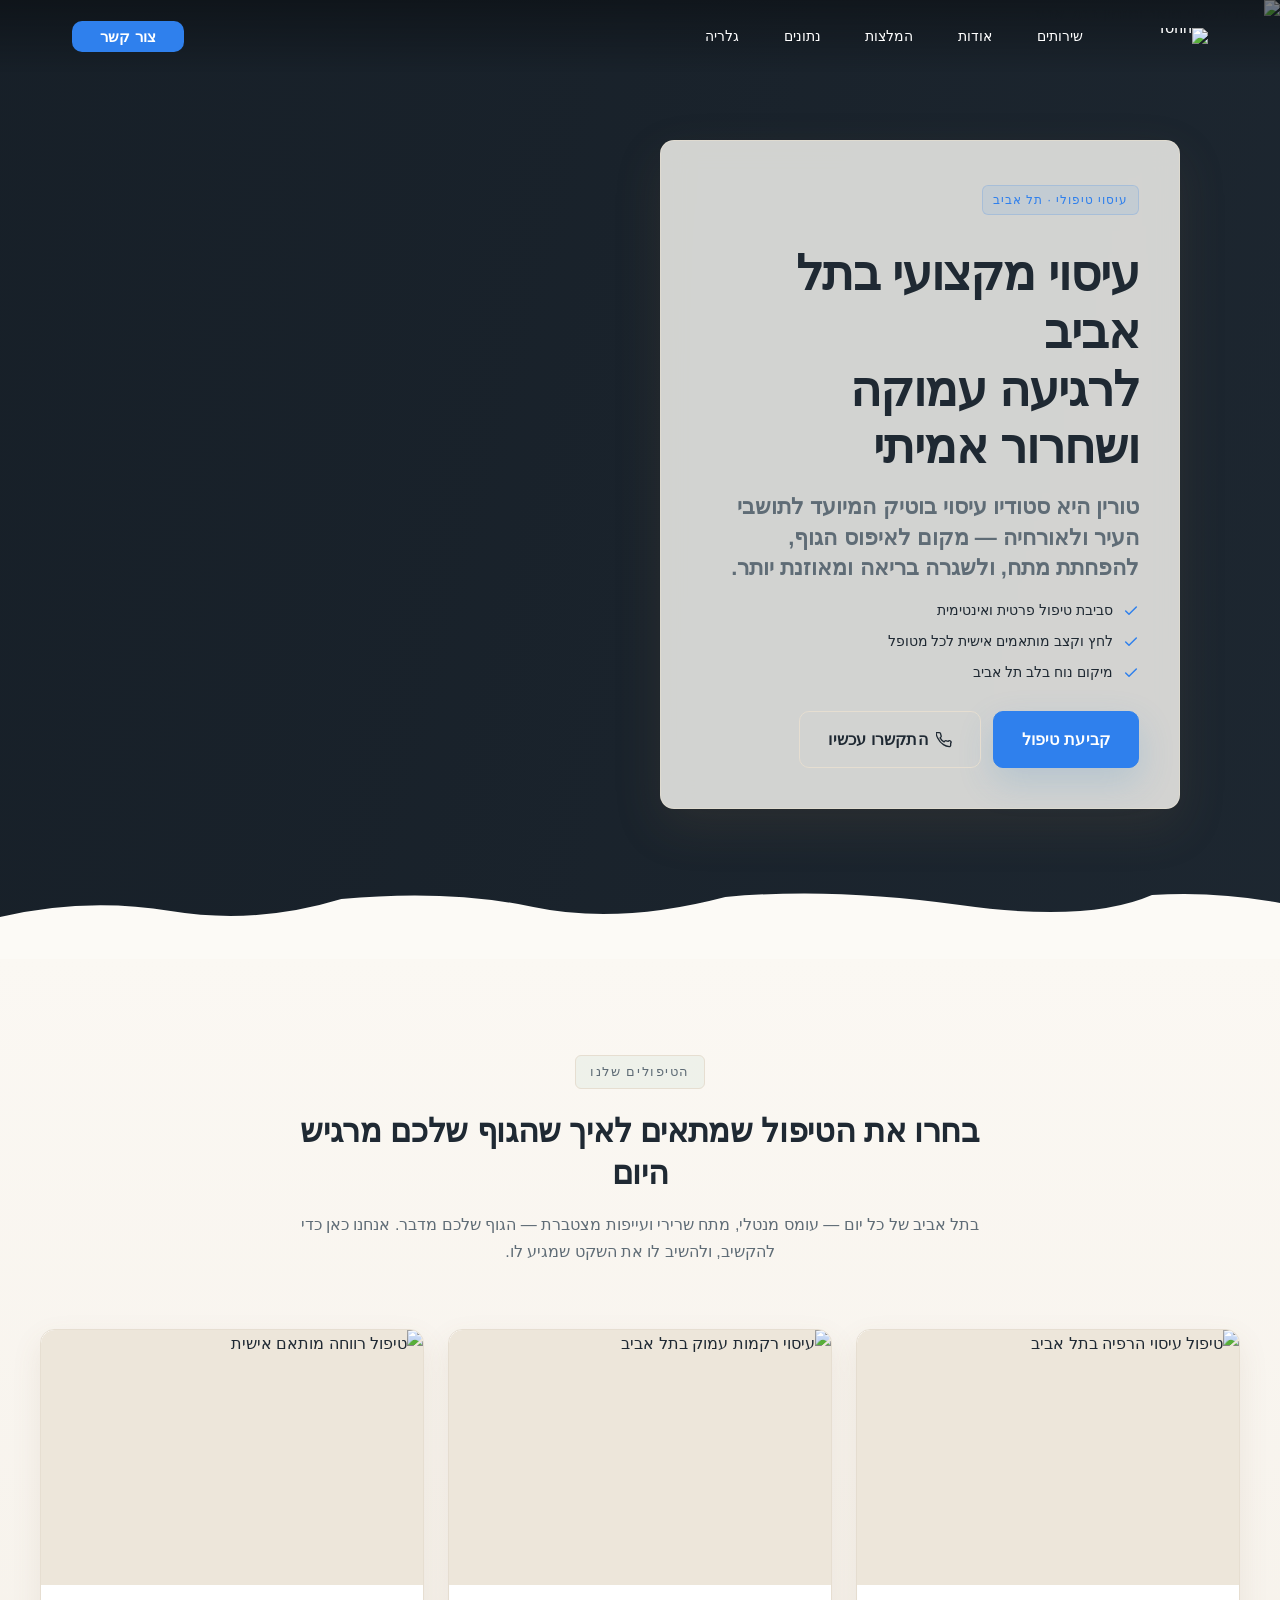
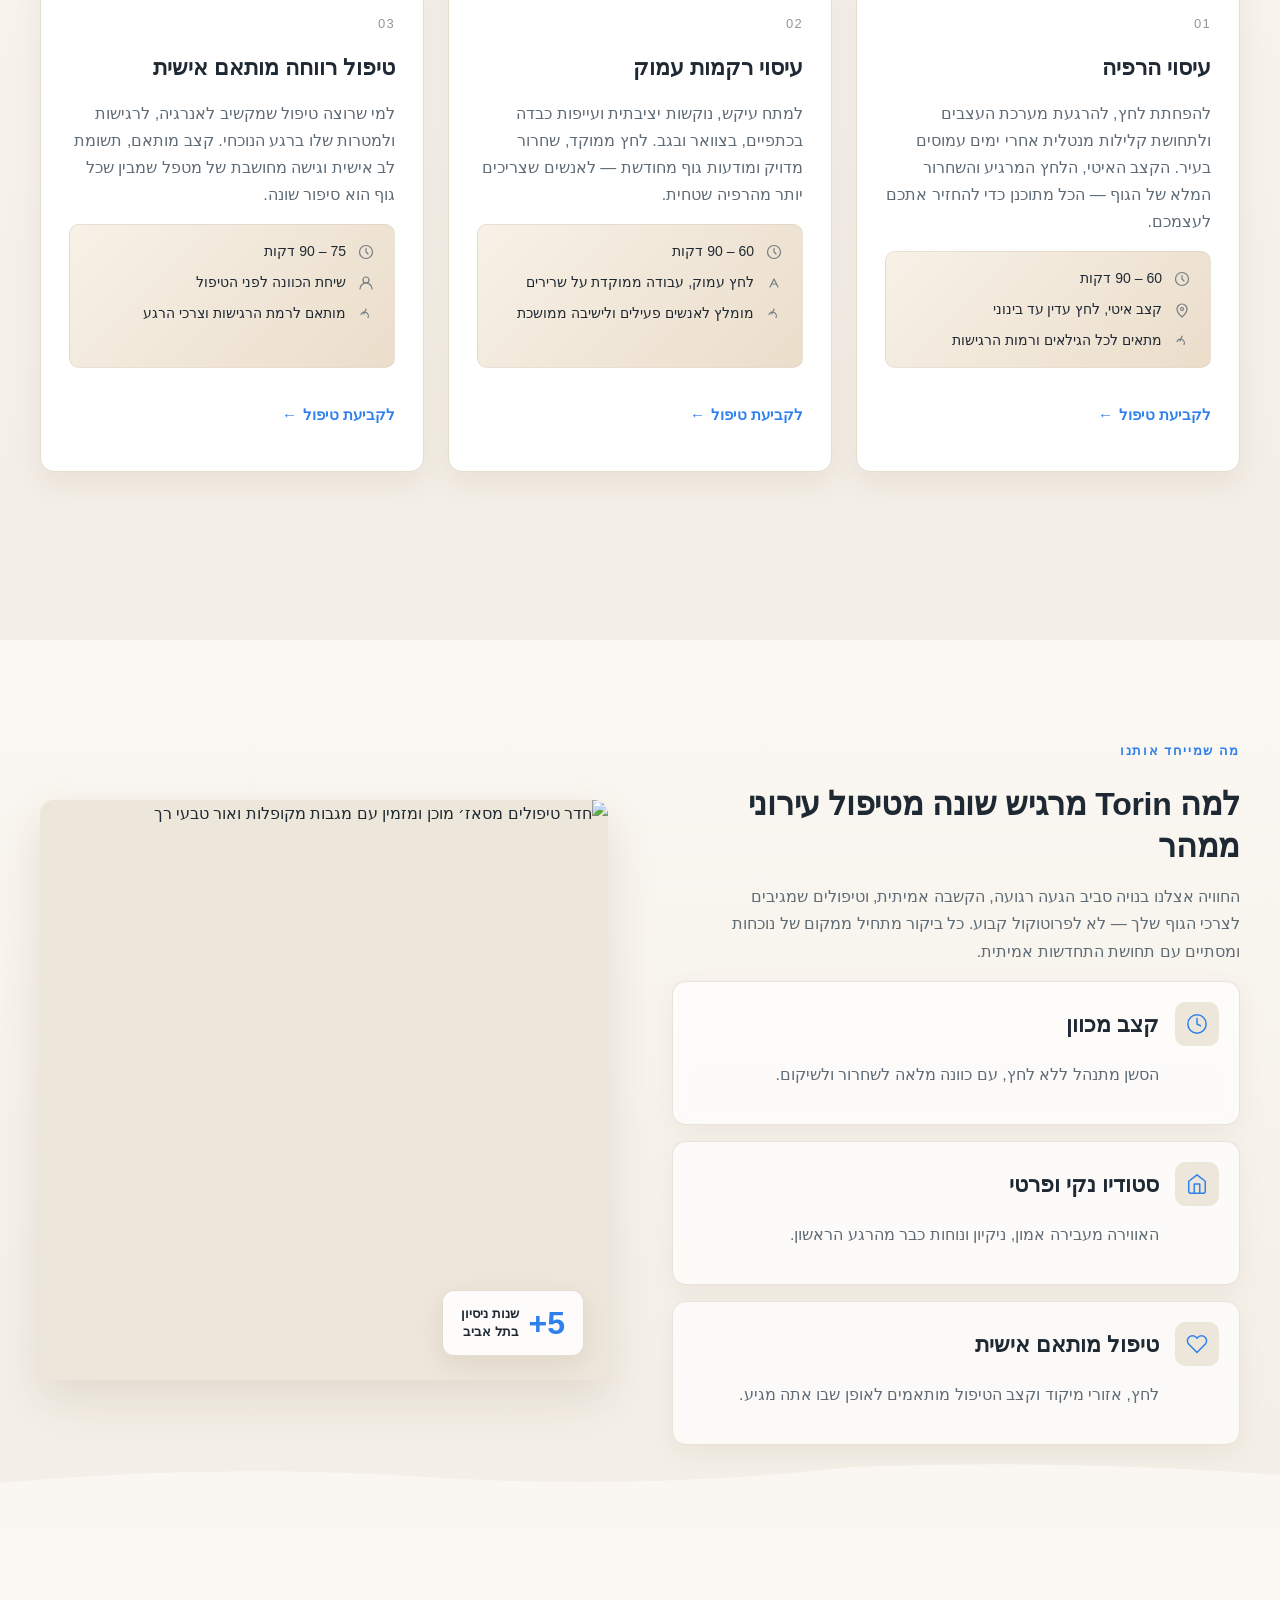
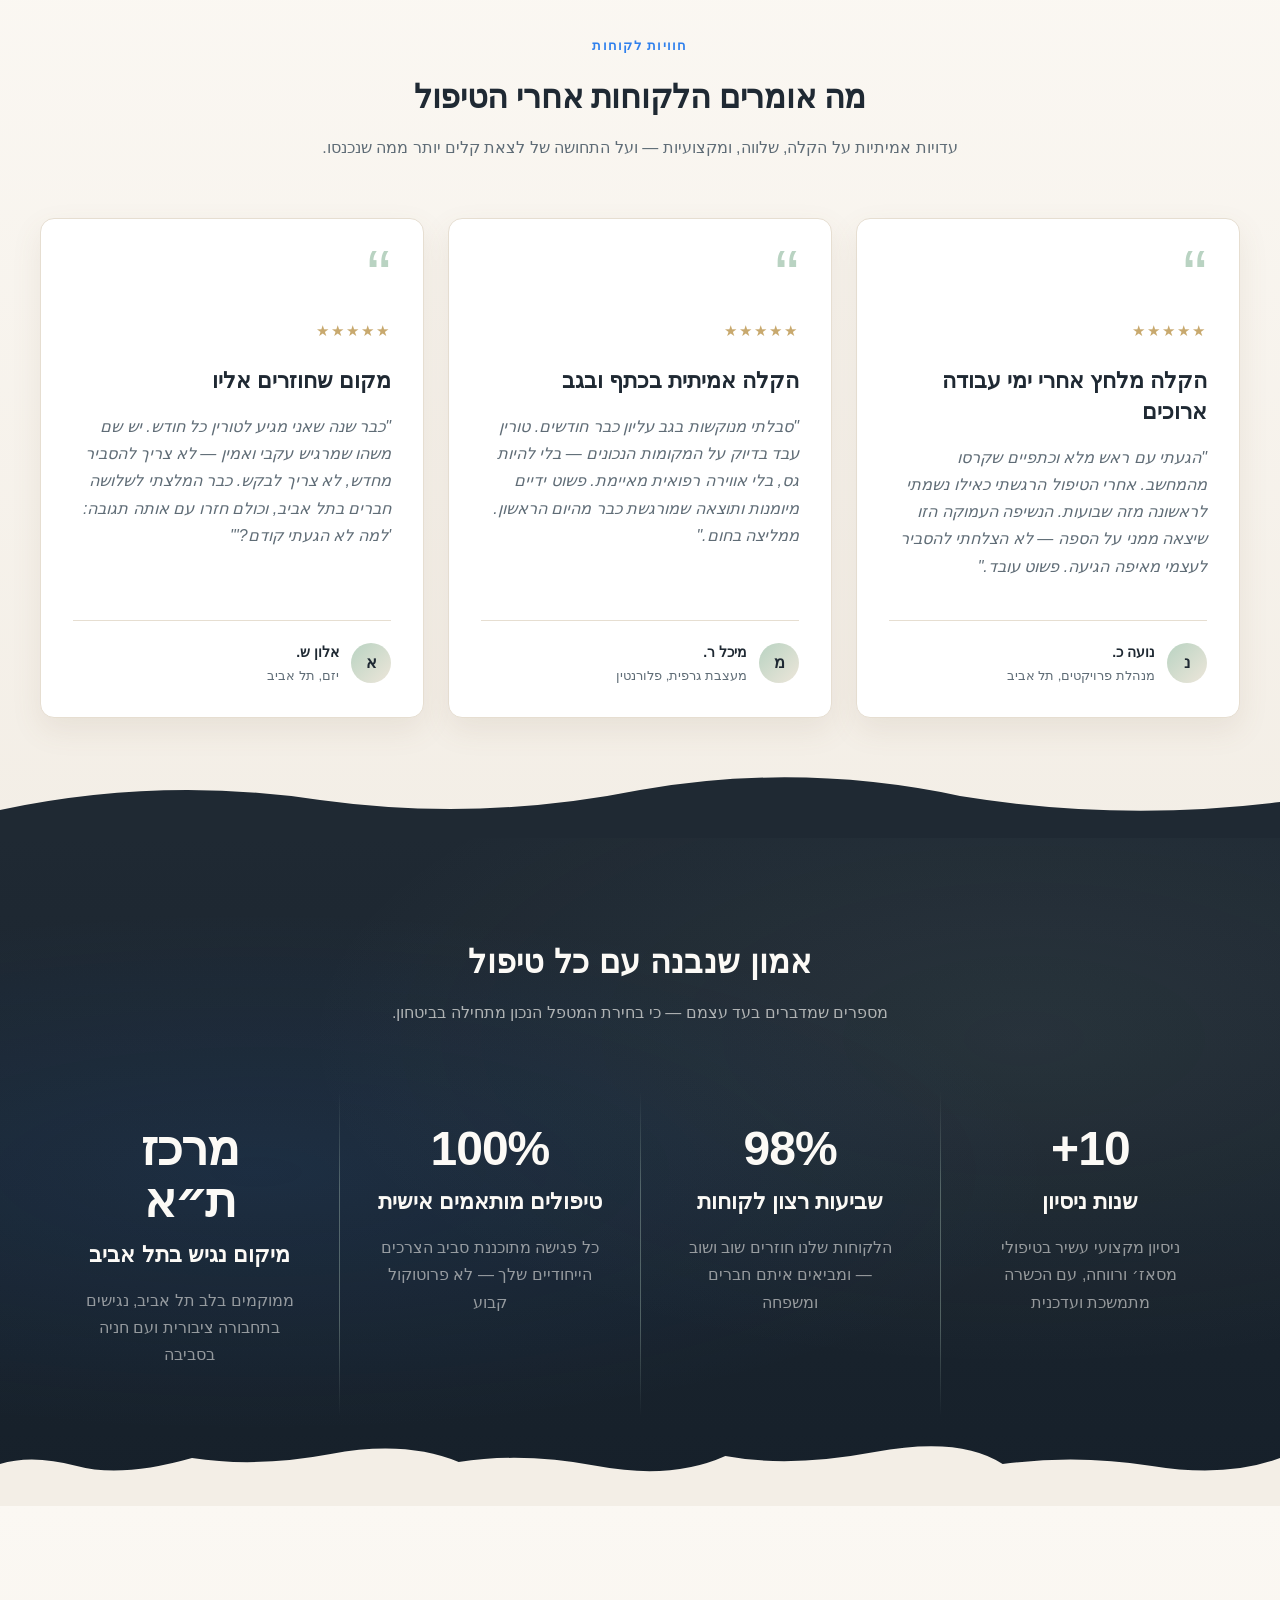
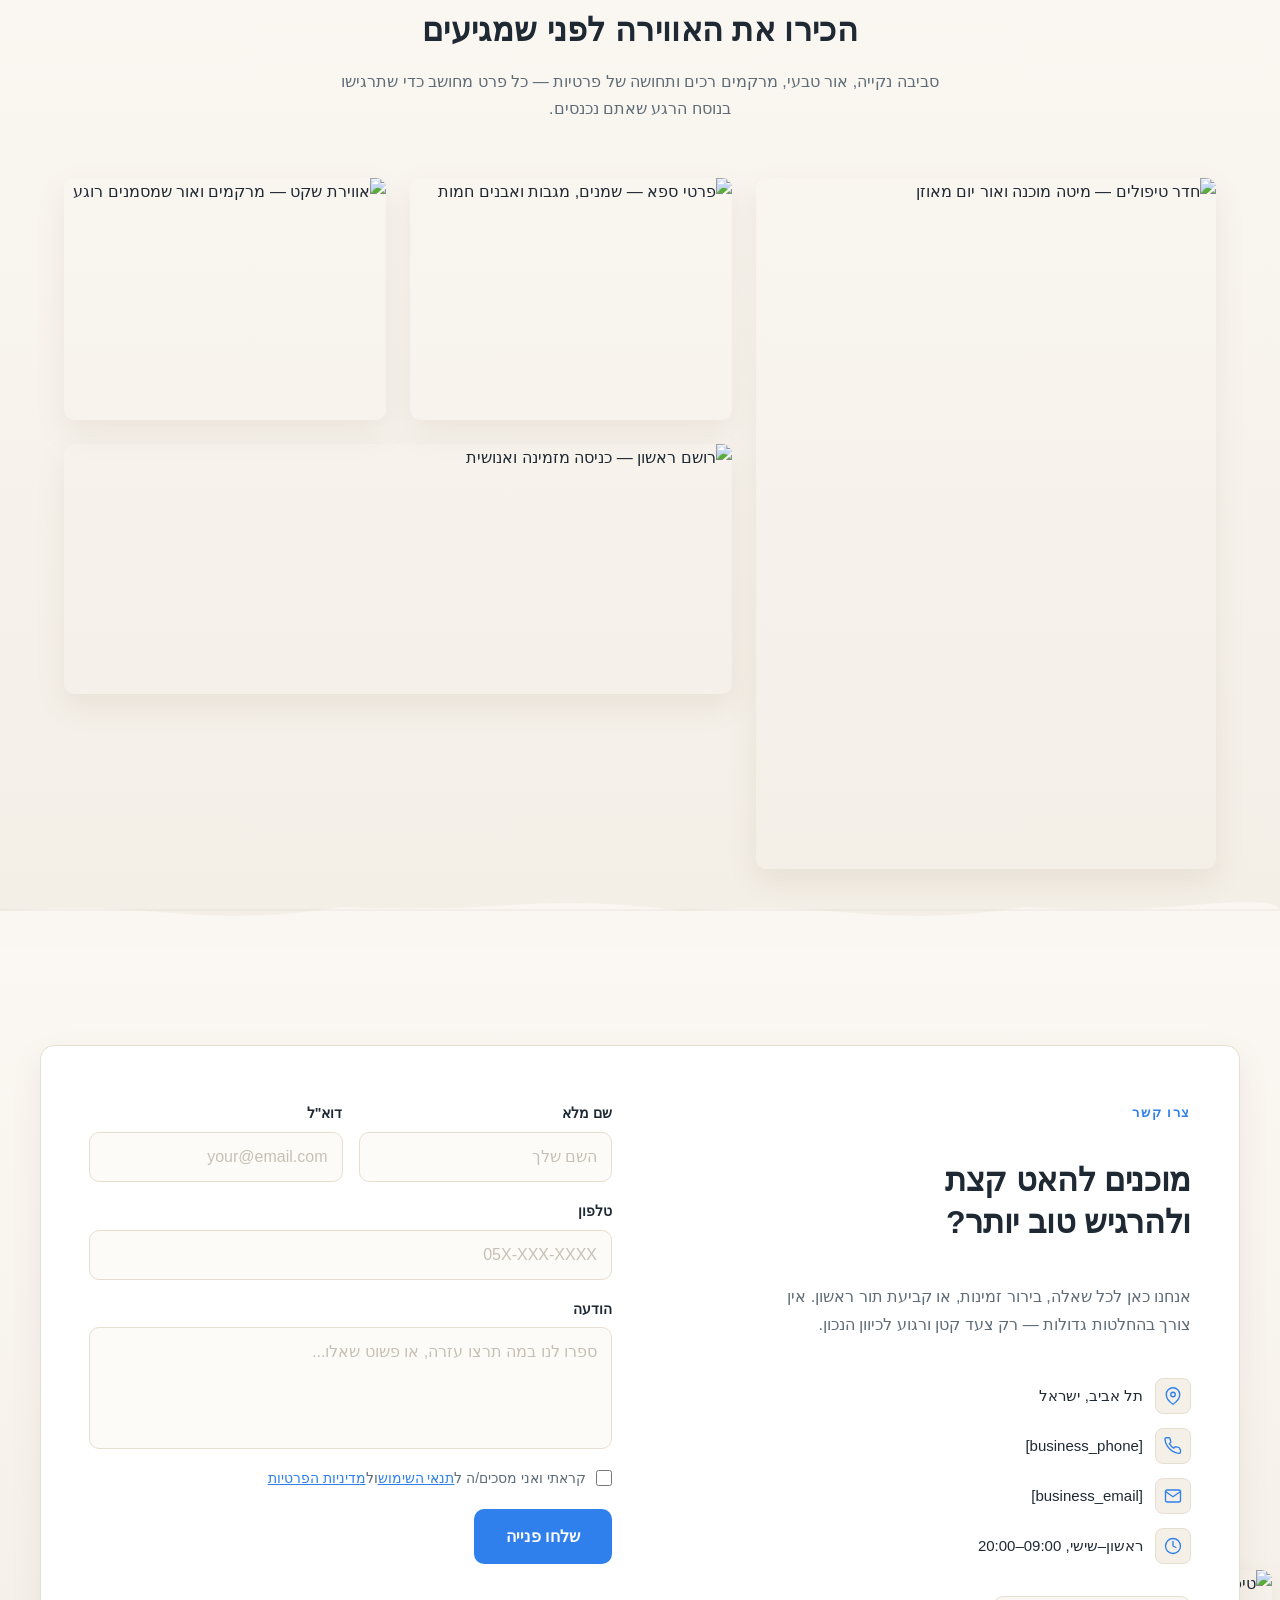
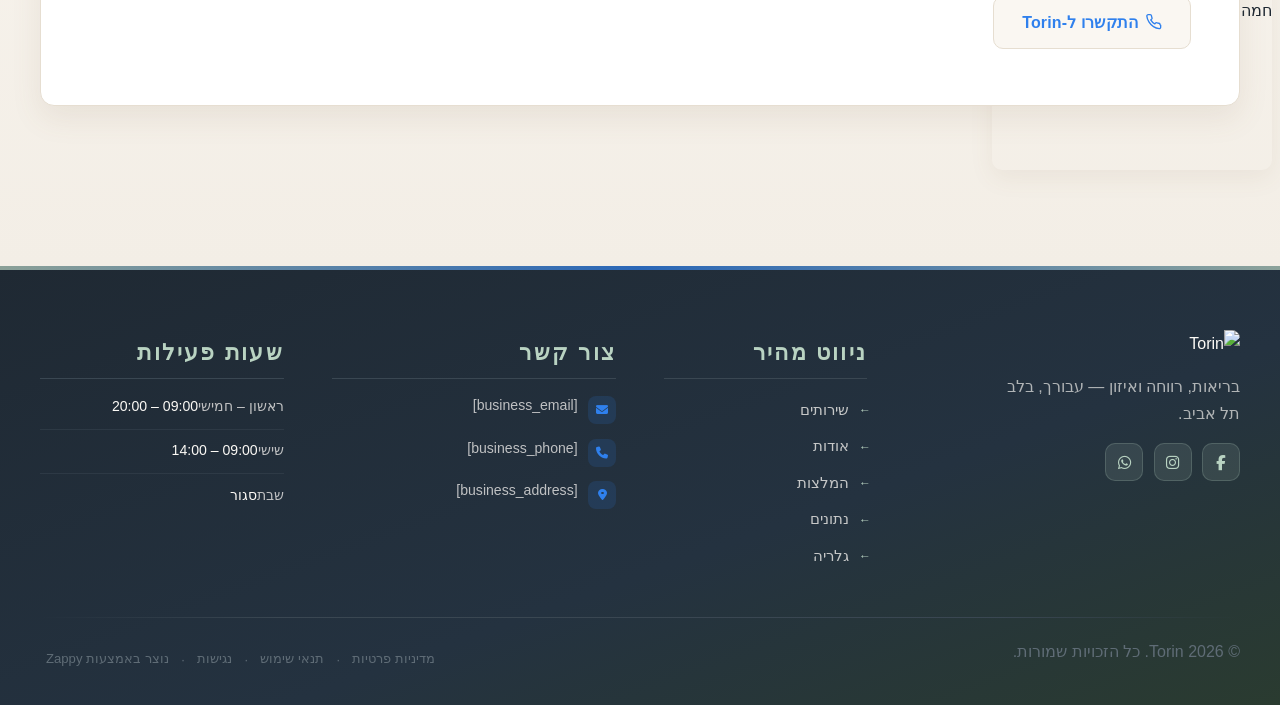
==== commit 171869a4: "Background sync: Progressive GitHub Sync" ====
--- a/public/index.html
+++ b/public/index.html
@@ -1 +1 @@
-<!doctype html><html dir="rtl" lang="he"><head><meta charset="UTF-8"><meta content="width=device-width,initial-scale=1" name="viewport"><meta content="index, follow" name="robots"><title>torin 3 ton jack — Torin</title><meta content="A massage therapy business located in Tel Aviv, Israel. The business focuses on providing relaxation and wellness treatments to clients in the Tel Aviv area." name="description"><meta content="torin 3 ton jack, torin big red, torin floor jack, Torin" name="keywords"><link href="/assets/favicon.ico" rel="icon" type="image/x-icon"><link href="/assets/favicon-16x16.png" rel="icon" type="image/png" sizes="16x16"><link href="/assets/favicon-32x32.png" rel="icon" type="image/png" sizes="32x32"><link href="/assets/favicon-48x48.png" rel="icon" type="image/png" sizes="48x48"><link href="/assets/favicon-192x192.png" rel="icon" type="image/png" sizes="192x192"><link href="/assets/favicon-512x512.png" rel="icon" type="image/png" sizes="512x512"><link href="/assets/apple-touch-icon.png" rel="apple-touch-icon"><script>!function(){"use strict";var t="3fd31500-260c-4b6d-8a91-8781be14b30f",e="https://api.zappy5.com/api/analytics/track",a=18e5,n=2592e6,o=!0,i=!0,r=!0;var s=function(){var e="zappy_visitor_"+t,a=null;try{if(a=localStorage.getItem(e)){var o=JSON.parse(a),i=Date.now();if(i-o.created<n)return o.lastSeen=i,localStorage.setItem(e,JSON.stringify(o)),o.id}}catch(t){console.warn("Zappy Analytics: LocalStorage not available")}var r="zv_"+Date.now()+"_"+Math.random().toString(36).substr(2,9);try{localStorage.setItem(e,JSON.stringify({id:r,created:Date.now(),lastSeen:Date.now()}))}catch(t){}return r}(),c=function(){var e="zappy_session_"+t,n=null;try{if(n=sessionStorage.getItem(e)){var o=JSON.parse(n),i=Date.now();if(i-o.timestamp<a)return o.timestamp=i,sessionStorage.setItem(e,JSON.stringify(o)),o.id}}catch(t){console.warn("Zappy Analytics: SessionStorage not available")}var r="zs_"+Date.now()+"_"+Math.random().toString(36).substr(2,9);try{sessionStorage.setItem(e,JSON.stringify({id:r,timestamp:Date.now()}))}catch(t){}return r}();function l(a,n){n=n||{};var o={website_id:t,event_type:a,page_path:window.location.pathname,referrer:document.referrer||"direct",visitor_id:s,session_id:c,metadata:n};if(navigator.sendBeacon){var i=new Blob([JSON.stringify(o)],{type:"application/json"});navigator.sendBeacon(e,i)}else fetch(e,{method:"POST",headers:{"Content-Type":"application/json"},body:JSON.stringify(o),keepalive:!0}).catch(function(t){console.warn("Zappy Analytics: Failed to track event",t)})}o&&l("pageview",{title:document.title,url:window.location.href}),i&&document.addEventListener("click",function(t){var e=t.target;if("BUTTON"===e.tagName||e.closest("button")){var a="BUTTON"===e.tagName?e:e.closest("button");l("click",{element:"button",text:a.textContent.trim().substring(0,100),id:a.id||null,class:a.className||null})}else if("A"===e.tagName||e.closest("a")){var n="A"===e.tagName?e:e.closest("a");l("navigation",{element:"link",text:n.textContent.trim().substring(0,100),href:n.href,external:n.hostname!==window.location.hostname})}},!0),r&&document.addEventListener("submit",function(t){var e=t.target;l("form_submit",{form_id:e.id||null,form_name:e.name||null,form_action:e.action||null,form_method:e.method||"GET"})},!0);var d=Date.now();window.addEventListener("beforeunload",function(){l("page_unload",{time_on_page:Math.floor((Date.now()-d)/1e3),page_path:window.location.pathname})}),window.zappyAnalytics={track:l,getVisitorId:function(){return s},getSessionId:function(){return c}}}()</script><meta content="torin 3 ton jack — Torin" property="og:title"><meta content="A massage therapy business located in Tel Aviv, Israel. The business focuses on providing relaxation and wellness treatments to clients in the Tel Aviv area." property="og:description"><meta content="website" property="og:type"><meta content="he_IL" property="og:locale"><meta content="summary_large_image" name="twitter:card"><meta content="torin 3 ton jack — Torin" name="twitter:title"><meta content="A massage therapy business located in Tel Aviv, Israel. The business focuses on providing relaxation and wellness treatments to clients in the Tel Aviv area." name="twitter:description"><link href="https://cdnjs.cloudflare.com/ajax/libs/font-awesome/6.4.0/css/all.min.css" rel="stylesheet"><link href="/assets/favicon.ico" rel="icon" type="image/x-icon"><link href="/assets/favicon-16x16.png" rel="icon" type="image/png" sizes="16x16"><link href="/assets/favicon-32x32.png" rel="icon" type="image/png" sizes="32x32"><link href="/assets/favicon-48x48.png" rel="icon" type="image/png" sizes="48x48"><link href="/assets/favicon-192x192.png" rel="icon" type="image/png" sizes="192x192"><link href="/assets/favicon-512x512.png" rel="icon" type="image/png" sizes="512x512"><link href="/assets/apple-touch-icon.png" rel="apple-touch-icon"><link href="https://cdn.jsdelivr.net/npm/vanilla-cookieconsent@3/dist/cookieconsent.css" rel="stylesheet"><script src="https://cdn.jsdelivr.net/npm/vanilla-cookieconsent@3/dist/cookieconsent.umd.js"></script><script src="https://cdn.jsdelivr.net/gh/mickidum/acc_toolbar/acctoolbar/acctoolbar.min.js"></script><link href="/styles.css" rel="stylesheet"><style id="zappy-dropdown-submenu-styles">#navMenu li:has(.sub-menu),.nav-menu li:has(.sub-menu),.navbar li:has(.sub-menu),nav li:has(.sub-menu){position:relative}#navMenu .sub-menu,.nav-menu .sub-menu,.navbar .sub-menu,nav .sub-menu{display:block!important;position:absolute!important;top:100%;left:0;min-width:220px;background:#fff;border-radius:8px;box-shadow:0 8px 25px rgba(0,0,0,.15);padding:8px 0;opacity:0;visibility:hidden;transform:translateY(10px);transition:all .3s ease;z-index:1000;list-style:none;pointer-events:none}#navMenu li:hover>.sub-menu,.nav-menu li:hover>.sub-menu,.navbar li:hover>.sub-menu,nav li:hover>.sub-menu{opacity:1!important;visibility:visible!important;transform:translateY(0)!important;pointer-events:auto!important}.sub-menu li{list-style:none;margin:0;padding:0}.sub-menu a{display:block!important;padding:10px 16px!important;color:var(--text-dark,#333)!important;font-weight:500;text-decoration:none;white-space:nowrap;transition:background-color .2s}.sub-menu a:hover{background-color:#f5f5f5}[dir=rtl] .nav-menu .sub-menu,[dir=rtl] .navbar .sub-menu,[dir=rtl] nav .sub-menu,html[lang=ar] .nav-menu .sub-menu,html[lang=ar] .navbar .sub-menu,html[lang=ar] nav .sub-menu,html[lang=he] .nav-menu .sub-menu,html[lang=he] .navbar .sub-menu,html[lang=he] nav .sub-menu{left:auto!important;right:0!important}.sub-menu:empty,.sub-menu:not(:has(li)),.sub-menu:not(:has(li:not(.zappy-hidden-menu-item))){display:none!important;opacity:0!important;visibility:hidden!important;pointer-events:none!important}li:has(.menu-group-title):hover>.sub-menu{opacity:1!important;visibility:visible!important;transform:translateY(0)!important;pointer-events:auto!important}#navMenu>li>.menu-group-title,.nav-menu>li>.menu-group-title{display:inline-block;padding:.5rem 1rem;cursor:default;user-select:none}@media (max-width:768px){#navMenu .sub-menu,.nav-menu .sub-menu,.navbar .sub-menu,nav .sub-menu{position:static!important;transform:none!important;box-shadow:none!important;background:0 0!important;max-height:0;overflow:hidden;opacity:0;visibility:hidden;transition:max-height .3s ease,opacity .3s ease;padding:0!important;border-radius:0!important}.sub-menu.mobile-expanded{max-height:500px!important;opacity:1!important;visibility:visible!important;padding:8px 0 8px 16px!important}[dir=rtl] .sub-menu.mobile-expanded,html[lang=he] .sub-menu.mobile-expanded{padding:8px 16px 8px 0!important}#navMenu li:hover>.sub-menu,.nav-menu li:hover>.sub-menu,.navbar li:hover>.sub-menu,nav li:hover>.sub-menu{opacity:0;visibility:hidden;pointer-events:none}#navMenu li>.sub-menu.mobile-expanded,.nav-menu li>.sub-menu.mobile-expanded,.navbar li>.sub-menu.mobile-expanded,nav li>.sub-menu.mobile-expanded{opacity:1!important;visibility:visible!important;pointer-events:auto!important}#navMenu li:has(.sub-menu),.nav-menu li:has(.sub-menu),.navbar li:has(.sub-menu),nav li:has(.sub-menu){display:flex!important;flex-wrap:wrap!important;align-items:center!important;position:relative!important;min-height:44px!important}#navMenu li:has(.sub-menu)>a,.nav-menu li:has(.sub-menu)>a,.navbar li:has(.sub-menu)>a,nav li:has(.sub-menu)>a{flex:1!important;min-width:0!important}#navMenu li:has(.sub-menu)>.menu-group-title,.nav-menu li:has(.sub-menu)>.menu-group-title,.navbar li:has(.sub-menu)>.menu-group-title,nav li:has(.sub-menu)>.menu-group-title{flex:1!important;min-width:0!important;padding:0!important;line-height:inherit!important}#navMenu li:has(.sub-menu)>.sub-menu,.nav-menu li:has(.sub-menu)>.sub-menu,.navbar li:has(.sub-menu)>.sub-menu,nav li:has(.sub-menu)>.sub-menu{flex-basis:100%!important;width:100%!important}#navMenu li:has(.sub-menu)>a [class*=arrow],#navMenu li:has(.sub-menu)>a [class*=chevron],.nav-menu li:has(.sub-menu)>a .fa-angle-down,.nav-menu li:has(.sub-menu)>a .fa-chevron-down,.nav-menu li:has(.sub-menu)>a [class*=arrow],.nav-menu li:has(.sub-menu)>a [class*=chevron],nav li:has(.sub-menu)>a [class*=arrow],nav li:has(.sub-menu)>a [class*=chevron]{display:none!important;visibility:hidden!important}.mobile-submenu-toggle{display:flex!important;align-items:center!important;justify-content:center!important;width:44px!important;height:auto!important;background:0 0!important;border:none!important;cursor:pointer!important;color:var(--text-dark)!important;position:static!important;flex-shrink:0!important;align-self:stretch!important;z-index:2!important;padding:0!important;margin:0!important}.mobile-submenu-toggle::after{content:''!important;width:0!important;height:0!important;border-left:6px solid transparent!important;border-right:6px solid transparent!important;border-top:7px solid currentColor!important;transition:transform .3s ease!important}.mobile-submenu-toggle.expanded::after{transform:rotate(180deg)!important}.sub-menu a{padding:10px 0!important;display:block!important;color:var(--text-dark)!important}.navbar .sub-menu li a,.zappy-products-dropdown .sub-menu a,nav.navbar .sub-menu li a{color:var(--text-dark)!important}}@media (min-width:769px){.mobile-submenu-toggle{display:none!important}}</style><style id="mobile-lang-menu-deployed-css">@media (max-width:768px){.lang-switcher,.nav-container .lang-switcher,.nav-cta-container .lang-switcher,.nav-ecommerce-icons .lang-switcher,.nav-icons-left .lang-switcher,.navbar .lang-switcher,.navbar .nav-cta-container .lang-switcher{display:none!important}.mobile-lang-menu{width:100%;border-top:1px solid rgba(128,128,128,.2);padding:8px 0 0 0;margin-top:8px}.mobile-lang-toggle{display:flex!important;align-items:center;justify-content:space-between;width:100%;padding:12px 16px;background:0 0;border:none;cursor:pointer;font-size:15px;color:inherit;font-family:inherit}.mobile-lang-toggle::after{content:'';display:inline-block;width:8px;height:8px;border-right:2px solid currentColor;border-bottom:2px solid currentColor;transform:rotate(45deg);transition:transform .3s ease;margin-left:8px}.mobile-lang-toggle.expanded::after{transform:rotate(-135deg)}.mobile-lang-options{max-height:0;overflow:hidden;transition:max-height .3s ease}.mobile-lang-options.expanded{max-height:300px}.mobile-lang-option{display:flex!important;align-items:center;gap:10px;padding:10px 24px;text-decoration:none;color:inherit;font-size:14px;font-family:inherit}.mobile-lang-option:hover{background:rgba(128,128,128,.1)}.mobile-lang-option.active{font-weight:600;opacity:.7;pointer-events:none}.mobile-lang-option img{width:20px;height:20px;border-radius:50%}}@media (min-width:769px){.mobile-lang-menu{display:none!important}}</style><style id="zappy-widget-visibility">#mic-access-tool-box,#mic-access-tool-general-button,#mic-init-access-tool #mic-access-tool-box,#mic-init-access-tool #mic-access-tool-general-button,#mic-init-access-tool .mic-access-tool-general-button,._access-icon,._access-menu,.mic-access-tool-box,.mic-access-tool-general-button,div[id*=mic-access-tool-box]{display:none!important;visibility:hidden!important;opacity:0!important;pointer-events:none!important}</style></head><body><nav class="navbar" dir="rtl"><button class="mobile-toggle" aria-label="Menu" id="mobileToggle"><svg viewBox="0 0 24 24" fill="none" height="24" width="24" class="hamburger-icon"><path d="M3 12h18M3 6h18M3 18h18" stroke="currentColor" stroke-width="2" stroke-linecap="round"></path></svg><svg viewBox="0 0 24 24" fill="none" height="24" width="24" class="close-icon" style="display:none"><path d="M18 6L6 18M6 6l12 12" stroke="currentColor" stroke-width="2" stroke-linecap="round"></path></svg></button><button class="phone-header-btn" aria-label="Call" data-phone="[business_phone]"><svg viewBox="0 0 24 24" fill="currentColor" height="20" width="20"><path d="M22 16.92v3a2 2 0 0 1-2.18 2 19.79 19.79 0 0 1-8.63-3.07 19.5 19.5 0 0 1-6-6 19.79 19.79 0 0 1-3.07-8.67A2 2 0 0 1 4.11 2h3a2 2 0 0 1 2 1.72 12.84 12.84 0 0 0 .7 2.81 2 2 0 0 1-.45 2.11L8.09 9.91a16 16 0 0 0 6 6l1.27-1.27a2 2 0 0 1 2.11-.45 12.84 12.84 0 0 0 2.81.7A2 2 0 0 1 22 16.92z"></path></svg></button><div class="nav-container"><div class="nav-right-group"><div class="nav-brand"><a href="/" class="logo-link"><img alt="Torin" src="/assets/business-logo.webp" class="logo"></a></div><ul class="nav-menu" id="navMenu"><li><a href="#services">שירותים</a></li><li><a href="#about">אודות</a></li><li><a href="#testimonials">המלצות</a></li><li><a href="#stats">נתונים</a></li><li><a href="#gallery">גלריה</a></li></ul></div><div class="nav-cta-container"><a href="#contact" class="nav-cta-btn">צור קשר</a></div></div></nav><script>window.addEventListener("load",function(){const e=document.querySelector(".navbar, nav, header");if(!e)return void console.log("[Navbar] Navbar element not found");let t=document.getElementById("mobileToggle")||document.querySelector(".mobile-toggle")||document.querySelector(".hamburger")||document.querySelector(".hamburger-menu")||document.querySelector(".menu-toggle")||document.querySelector(".burger-menu")||document.querySelector('[aria-label="Menu"]')||document.querySelector('[aria-label="תפריט"]');const o=document.querySelector(".phone-header-btn"),n=window.getComputedStyle(e);let r=n.backgroundColor;if(console.log("[Navbar] Initial navbar background:",r),"transparent"===r||"rgba(0, 0, 0, 0)"===r||r.startsWith("rgba")&&r.includes(", 0)")){const e=n.backgroundImage;if(e&&"none"!==e)console.log("[Navbar] Navbar has background image/gradient, using dark text"),r="rgb(240, 240, 240)";else{const e=window.getComputedStyle(document.body).backgroundColor;console.log("[Navbar] Navbar transparent, using body background:",e),r=e}}const i=r.match(/\d+/g);if(i&&i.length>=3){const e=(.299*parseInt(i[0])+.587*parseInt(i[1])+.114*parseInt(i[2]))/255;console.log("[Navbar] Mobile button colors preserved from Claude CSS (luminance:",e.toFixed(2)+")");const n=document.createElement("style");n.id="zappy-mobile-nav-fix";document.documentElement.lang;document.documentElement.dir,n.textContent='\n        /* Hide mobile buttons on desktop, show only on mobile */\n        @media (min-width: 769px) {\n          .mobile-toggle,\n          .phone-header-btn {\n            display: none !important;\n          }\n        }\n        \n        /* Show and position mobile buttons correctly on mobile */\n        @media (max-width: 768px) {\n          .mobile-toggle,\n          .phone-header-btn {\n            position: absolute !important;\n            top: 50% !important;\n            transform: translateY(-50%) !important;\n            z-index: 1001 !important;\n            display: flex !important;\n            align-items: center !important;\n            justify-content: center !important;\n            width: 36px !important;\n            height: 36px !important;\n            border-radius: 50% !important;\n            border: none !important;\n            cursor: pointer !important;\n            padding: 6px !important;\n            background: none !important;\n            color: var(--nav-text, var(--text-dark)) !important;\n          }\n          \n          /* LTR positioning (default): hamburger LEFT, phone RIGHT */\n          html:not([dir="rtl"]):not([lang="he"]):not([lang="ar"]) .mobile-toggle,\n          html[dir="ltr"] .mobile-toggle {\n            left: 12px !important;\n            right: auto !important;\n          }\n          html:not([dir="rtl"]):not([lang="he"]):not([lang="ar"]) .phone-header-btn,\n          html[dir="ltr"] .phone-header-btn {\n            right: 12px !important;\n            left: auto !important;\n          }\n          \n          /* RTL positioning: hamburger RIGHT, phone LEFT */\n          html[dir="rtl"] .mobile-toggle,\n          html[lang="he"] .mobile-toggle,\n          html[lang="ar"] .mobile-toggle {\n            right: 12px !important;\n            left: auto !important;\n          }\n          html[dir="rtl"] .phone-header-btn,\n          html[lang="he"] .phone-header-btn,\n          html[lang="ar"] .phone-header-btn {\n            left: 12px !important;\n            right: auto !important;\n          }\n          \n          /* CRITICAL: Ensure nav-container has min-height on mobile */\n          /* All children are positioned absolutely/fixed on mobile, so height:auto collapses to 0 */\n          .nav-container {\n            min-height: 70px !important;\n            position: relative !important;\n          }\n          \n          /* Ensure SVG icons are properly sized and inherit color */\n          .mobile-toggle svg,\n          .phone-header-btn svg {\n            width: 24px !important;\n            height: 24px !important;\n            /* Don\'t force display - let JavaScript control hamburger/close toggle */\n          }\n          \n          /* Reset nav-cta-container on mobile - remove desktop box-shadow/padding */\n          /* that creates a visible ghost box when CTA button is hidden */\n          .nav-cta-container {\n            box-shadow: none !important;\n            padding: 0 !important;\n          }\n          \n          /* Hide nav-cta-container entirely on mobile when there\'s no lang-switcher */\n          /* (only the CTA button is inside, and it\'s hidden on mobile) */\n          .nav-cta-container:not(:has(.lang-switcher)) {\n            display: none !important;\n          }\n          \n          /* CRITICAL: Prevent hero image fade gradient from bleeding over headline text */\n          /* The .image-fade-gradient has bottom: -30px (extends below parent) */\n          /* On mobile stacked layout, this overlaps the h1 text below the image */\n          .hero-image-column {\n            overflow: hidden !important;\n          }\n          .image-fade-gradient {\n            bottom: 0 !important;\n          }\n          \n          /* Hide desktop language switcher on mobile - hamburger menu handles it */\n          /* High specificity to override stored CSS */\n          .lang-switcher,\n          .nav-cta-container .lang-switcher,\n          .nav-container .lang-switcher,\n          .navbar .lang-switcher,\n          .navbar .nav-cta-container .lang-switcher {\n            display: none !important;\n          }\n        }\n      ';const r=document.getElementById("zappy-mobile-nav-fix");r&&r.remove(),document.head.appendChild(n),console.log("[Navbar] Critical CSS injected for mobile nav positioning");const l=window.innerWidth<=768;if(t){const e=t.querySelector(".hamburger-icon"),o=t.querySelector(".close-icon");e&&(e.style.setProperty("width","24px","important"),e.style.setProperty("height","24px","important"),e.style.setProperty("display","block","important")),o&&(o.style.setProperty("width","24px","important"),o.style.setProperty("height","24px","important"),o.style.setProperty("display","none","important")),l?(t.style.setProperty("position","absolute","important"),t.style.setProperty("top","50%","important"),t.style.setProperty("transform","translateY(-50%)","important"),t.style.setProperty("z-index","1001","important"),t.style.removeProperty("left"),t.style.removeProperty("right"),console.log("[Navbar] Mobile toggle positioning applied (mobile viewport)")):(t.style.removeProperty("position"),t.style.removeProperty("top"),t.style.removeProperty("transform"),t.style.removeProperty("z-index"),t.style.removeProperty("left"),t.style.removeProperty("right"),console.log("[Navbar] Desktop viewport - cleared mobile toggle inline positioning"))}if(o){const e=o.querySelector("svg");e&&(e.style.width="24px",e.style.height="24px",e.setAttribute("width","24"),e.setAttribute("height","24")),l?(o.style.setProperty("position","absolute","important"),o.style.setProperty("top","50%","important"),o.style.setProperty("transform","translateY(-50%)","important"),o.style.setProperty("z-index","1001","important"),o.style.removeProperty("left"),o.style.removeProperty("right"),console.log("[Navbar] Phone button positioning applied (mobile viewport)")):(o.style.removeProperty("position"),o.style.removeProperty("top"),o.style.removeProperty("transform"),o.style.removeProperty("z-index"),o.style.removeProperty("left"),o.style.removeProperty("right"),console.log("[Navbar] Desktop viewport - cleared phone button inline positioning"))}}else console.log("[Navbar] Could not parse background color:",r);t=document.getElementById("mobileToggle")||document.querySelector(".mobile-toggle")||document.querySelector(".hamburger")||document.querySelector(".hamburger-menu")||document.querySelector(".menu-toggle")||document.querySelector(".burger-menu")||document.querySelector('[aria-label="Menu"]')||document.querySelector('[aria-label="תפריט"]');const l=document.getElementById("navMenu")||document.querySelector(".nav-menu")||document.querySelector(".nav-links")||document.querySelector("nav ul:not(.submenu)");if(!t||!l)return void console.log("[Navbar] Mobile toggle or menu not found:",{toggle:!!t,menu:!!l});l.id||(l.id="navMenu"),console.log("[Navbar] Initializing mobile menu...");const a=t.cloneNode(!0);t.parentNode.replaceChild(a,t),a.addEventListener("click",function(e){e.preventDefault(),e.stopPropagation();const t=this.querySelector(".hamburger-icon"),o=this.querySelector(".close-icon");l.classList.contains("active")?(l.classList.remove("active"),t&&t.style.setProperty("display","block","important"),o&&o.style.setProperty("display","none","important"),document.body.style.overflow="",console.log("[Navbar] Menu closed")):(l.classList.add("active"),t&&t.style.setProperty("display","none","important"),o&&o.style.setProperty("display","block","important"),document.body.style.overflow="hidden",console.log("[Navbar] Menu opened"))}),l.querySelectorAll("a").forEach(function(e){e.addEventListener("click",function(){if("#"===this.getAttribute("href"))return;const e=a.querySelector(".hamburger-icon"),t=a.querySelector(".close-icon");l.classList.remove("active"),e&&e.style.setProperty("display","block","important"),t&&t.style.setProperty("display","none","important"),document.body.style.overflow="",console.log("[Navbar] Menu closed (link clicked)")})});var s=l.querySelectorAll(".dropdown-toggle");s.forEach(function(e){e.addEventListener("click",function(e){e.preventDefault(),e.stopPropagation();var t=this.closest(".nav-dropdown");t&&(t.parentNode.querySelectorAll(".nav-dropdown.open").forEach(function(e){e!==t&&e.classList.remove("open")}),t.classList.toggle("open"),console.log("[Navbar] Dropdown toggled:",t.classList.contains("open")?"open":"closed"))})}),document.addEventListener("click",function(e){e.target.closest(".nav-dropdown")||document.querySelectorAll(".nav-dropdown.open").forEach(function(e){e.classList.remove("open")})}),console.log("[Navbar] Dropdown handlers initialized for "+s.length+" dropdowns"),o&&o.addEventListener("click",function(){const e=document.querySelectorAll('a[href^="tel:"]'),t=e.length>0?e[0].getAttribute("href").replace("tel:",""):"[business_phone]";window.location.href="tel:"+t,console.log("[Navbar] Phone button clicked")}),console.log("[Navbar] Mobile menu initialized successfully");const p=function(){const e=document.querySelector(".whatsapp-float");e&&(window.innerWidth>=769?(e.style.setProperty("display","none","important"),e.style.setProperty("visibility","hidden","important"),e.style.setProperty("opacity","0","important"),e.style.setProperty("pointer-events","none","important"),console.log("[WhatsApp] Button hidden on desktop")):(e.style.removeProperty("display"),e.style.removeProperty("visibility"),e.style.removeProperty("opacity"),e.style.removeProperty("pointer-events"),console.log("[WhatsApp] Button visible on mobile")))};let c;p(),window.addEventListener("resize",function(){clearTimeout(c),c=setTimeout(p,100)})})</script><main><section class="index-hero-section" data-layout-spec="בית-hero" dir="rtl" id="hero" data-hero-type="fullscreen-scrim"><div class="index-hero-bg"><img alt="סטודיו עיסוי מואר ומזמין בתל אביב" src="/assets/site-index-hero-image-1.webp" data-context="Sunlit boutique massage therapy studio interior in Tel Aviv, Israel. Bright Mediterranean daylight streaming through sheer linen curtains, a professional massage table with crisp white linens, soft olive and sage green accents, warm wooden floor, potted plants, a serene and clean wellness atmosphere. Photorealistic, warm natural light, airy and calming mood." data-placeholder="index-hero-image-1" height="700" width="1200" class="index-hero-img" data-hero-bg="true"></div><div class="index-hero-scrim" aria-hidden="true"></div><div class="index-hero-container"><article class="index-hero-card"><span class="index-hero-label">עיסוי טיפולי · תל אביב</span><h1 class="index-hero-h1">עיסוי מקצועי בתל אביב<br>לרגיעה עמוקה ושחרור אמיתי</h1><h3 class="index-hero-subtitle">טורין היא סטודיו עיסוי בוטיק המיועד לתושבי העיר ולאורחיה — מקום לאיפוס הגוף, להפחתת מתח, ולשגרה בריאה ומאוזנת יותר.</h3><ul class="index-hero-trust" aria-label="יתרונות הטיפול"><li class="index-hero-trust-item"><svg viewBox="0 0 24 24" fill="none" height="16" width="16" data-element-type="icon" data-icon-type="svg" xmlns="http://www.w3.org/2000/svg" aria-hidden="true" stroke="currentColor" stroke-linecap="round" stroke-linejoin="round" stroke-width="2.2"><polyline points="20 6 9 17 4 12"></polyline></svg><span>סביבת טיפול פרטית ואינטימית</span></li><li class="index-hero-trust-item"><svg viewBox="0 0 24 24" fill="none" height="16" width="16" data-element-type="icon" data-icon-type="svg" xmlns="http://www.w3.org/2000/svg" aria-hidden="true" stroke="currentColor" stroke-linecap="round" stroke-linejoin="round" stroke-width="2.2"><polyline points="20 6 9 17 4 12"></polyline></svg><span>לחץ וקצב מותאמים אישית לכל מטופל</span></li><li class="index-hero-trust-item"><svg viewBox="0 0 24 24" fill="none" height="16" width="16" data-element-type="icon" data-icon-type="svg" xmlns="http://www.w3.org/2000/svg" aria-hidden="true" stroke="currentColor" stroke-linecap="round" stroke-linejoin="round" stroke-width="2.2"><polyline points="20 6 9 17 4 12"></polyline></svg><span>מיקום נוח בלב תל אביב</span></li></ul><div class="index-hero-ctas"><a href="#contact" class="index-hero-btn-primary">קביעת טיפול</a><a href="tel:[business_phone]" class="index-hero-btn-secondary"><svg viewBox="0 0 24 24" fill="none" height="16" width="16" data-element-type="icon" data-icon-type="svg" xmlns="http://www.w3.org/2000/svg" aria-hidden="true" stroke="currentColor" stroke-linecap="round" stroke-linejoin="round" stroke-width="2"><path d="M22 16.92v3a2 2 0 01-2.18 2 19.79 19.79 0 01-8.63-3.07A19.5 19.5 0 013.07 9.81a19.79 19.79 0 01-3.07-8.68A2 2 0 012 1h3a2 2 0 012 1.72c.127.96.361 1.903.7 2.81a2 2 0 01-.45 2.11L6.09 8.91a16 16 0 006 6l1.27-1.27a2 2 0 012.11-.45c.907.339 1.85.573 2.81.7A2 2 0 0122 16.92z"></path></svg>התקשרו עכשיו</a></div></article></div><div class="index-hero-divider-wrapper"><svg viewBox="0 0 1200 90" xmlns="http://www.w3.org/2000/svg" aria-hidden="true" data-no-icon-edit="true" preserveAspectRatio="none"><path d="M0,90 L0,48 Q80,28 160,42 T320,30 Q420,20 500,38 T680,28 Q780,18 900,36 T1080,26 Q1140,22 1200,34 L1200,90 Z" fill="#FCFAF6"></path></svg></div></section><section class="index-services-section" data-layout-spec="בית-services" dir="rtl" id="services"><div class="index-services-container"><div class="index-services-intro"><span class="index-services-eyebrow">הטיפולים שלנו</span><h2 class="index-services-heading">בחרו את הטיפול שמתאים לאיך שהגוף שלכם מרגיש היום</h2><p class="index-services-subtext">בתל אביב של כל יום — עומס מנטלי, מתח שרירי ועייפות מצטברת — הגוף שלכם מדבר. אנחנו כאן כדי להקשיב, ולהשיב לו את השקט שמגיע לו.</p></div><div class="index-services-grid"><article class="index-services-card"><div class="index-services-card-image-wrap"><img alt="טיפול עיסוי הרפיה בתל אביב" src="/assets/site-index-services-image-1.webp" data-context="Serene massage therapy room in Tel Aviv, warm candlelight, soft white linens on massage table, Mediterranean light filtering through sheer curtains, calming wellness atmosphere, relaxation massage setting" data-placeholder="index-services-image-1" height="400" width="600"></div><div class="index-services-card-body"><div class="index-services-card-number">01</div><h3 class="index-services-card-title">עיסוי הרפיה</h3><p class="index-services-card-desc">להפחתת לחץ, להרגעת מערכת העצבים ולתחושת קלילות מנטלית אחרי ימים עמוסים בעיר. הקצב האיטי, הלחץ המרגיע והשחרור המלא של הגוף — הכל מתוכנן כדי להחזיר אתכם לעצמכם.</p><div class="index-services-card-snapshot"><div class="index-services-snapshot-row"><span class="index-services-snapshot-icon" aria-hidden="true"><svg viewBox="0 0 16 16" fill="none" height="16" width="16" data-element-type="icon" data-icon-type="svg" xmlns="http://www.w3.org/2000/svg"><circle cx="8" cy="8" r="6.5" stroke="currentColor" stroke-width="1.2"></circle><path d="M8 4.5v3.5l2 2" stroke="currentColor" stroke-width="1.2" stroke-linecap="round"></path></svg></span><span class="index-services-snapshot-text">60 – 90 דקות</span></div><div class="index-services-snapshot-row"><span class="index-services-snapshot-icon" aria-hidden="true"><svg viewBox="0 0 16 16" fill="none" height="16" width="16" data-element-type="icon" data-icon-type="svg" xmlns="http://www.w3.org/2000/svg"><path d="M8 2C5.24 2 3 4.24 3 7c0 3.75 5 8 5 8s5-4.25 5-8c0-2.76-2.24-5-5-5z" stroke="currentColor" stroke-width="1.2"></path><circle cx="8" cy="7" r="1.5" stroke="currentColor" stroke-width="1.2"></circle></svg></span><span class="index-services-snapshot-text">קצב איטי, לחץ עדין עד בינוני</span></div><div class="index-services-snapshot-row"><span class="index-services-snapshot-icon" aria-hidden="true"><svg viewBox="0 0 16 16" fill="none" height="16" width="16" data-element-type="icon" data-icon-type="svg" xmlns="http://www.w3.org/2000/svg"><path d="M3 8.5c1-2 3-3 5-2s3 3 2 5" stroke="currentColor" stroke-width="1.2" stroke-linecap="round"></path><path d="M8 3c0 2-2 3-2 5" stroke="currentColor" stroke-width="1.2" stroke-linecap="round"></path></svg></span><span class="index-services-snapshot-text">מתאים לכל הגילאים ורמות הרגישות</span></div></div><a href="#contact" class="index-services-cta">לקביעת טיפול<span aria-hidden="true">←</span></a></div></article><article class="index-services-card"><div class="index-services-card-image-wrap"><img alt="עיסוי רקמות עמוק בתל אביב" src="/assets/site-index-services-image-2.webp" data-context="Professional deep tissue massage therapy session, therapist hands working on client back muscles, focused therapeutic pressure on shoulders and neck, clinical wellness studio in Tel Aviv, warm neutral tones" data-placeholder="index-services-image-2" height="400" width="600"></div><div class="index-services-card-body"><div class="index-services-card-number">02</div><h3 class="index-services-card-title">עיסוי רקמות עמוק</h3><p class="index-services-card-desc">למתח עיקש, נוקשות יציבתית ועייפות כבדה בכתפיים, בצוואר ובגב. לחץ ממוקד, שחרור מדויק ומודעות גוף מחודשת — לאנשים שצריכים יותר מהרפיה שטחית.</p><div class="index-services-card-snapshot"><div class="index-services-snapshot-row"><span class="index-services-snapshot-icon" aria-hidden="true"><svg viewBox="0 0 16 16" fill="none" height="16" width="16" data-element-type="icon" data-icon-type="svg" xmlns="http://www.w3.org/2000/svg"><circle cx="8" cy="8" r="6.5" stroke="currentColor" stroke-width="1.2"></circle><path d="M8 4.5v3.5l2 2" stroke="currentColor" stroke-width="1.2" stroke-linecap="round"></path></svg></span><span class="index-services-snapshot-text">60 – 90 דקות</span></div><div class="index-services-snapshot-row"><span class="index-services-snapshot-icon" aria-hidden="true"><svg viewBox="0 0 16 16" fill="none" height="16" width="16" data-element-type="icon" data-icon-type="svg" xmlns="http://www.w3.org/2000/svg"><path d="M4 12L8 4l4 8" stroke="currentColor" stroke-width="1.2" stroke-linecap="round" stroke-linejoin="round"></path><path d="M5.5 9h5" stroke="currentColor" stroke-width="1.2" stroke-linecap="round"></path></svg></span><span class="index-services-snapshot-text">לחץ עמוק, עבודה ממוקדת על שרירים</span></div><div class="index-services-snapshot-row"><span class="index-services-snapshot-icon" aria-hidden="true"><svg viewBox="0 0 16 16" fill="none" height="16" width="16" data-element-type="icon" data-icon-type="svg" xmlns="http://www.w3.org/2000/svg"><path d="M3 8.5c1-2 3-3 5-2s3 3 2 5" stroke="currentColor" stroke-width="1.2" stroke-linecap="round"></path><path d="M8 3c0 2-2 3-2 5" stroke="currentColor" stroke-width="1.2" stroke-linecap="round"></path></svg></span><span class="index-services-snapshot-text">מומלץ לאנשים פעילים ולישיבה ממושכת</span></div></div><a href="#contact" class="index-services-cta">לקביעת טיפול<span aria-hidden="true">←</span></a></div></article><article class="index-services-card"><div class="index-services-card-image-wrap"><img alt="טיפול רווחה מותאם אישית" src="/assets/site-index-services-image-3.webp" data-context="Personalized wellness consultation and massage session, therapist attentively listening to client, cozy boutique therapy room, soft Mediterranean natural light, warm sand and sage color palette, bespoke treatment atmosphere" data-placeholder="index-services-image-3" height="400" width="600"></div><div class="index-services-card-body"><div class="index-services-card-number">03</div><h3 class="index-services-card-title">טיפול רווחה מותאם אישית</h3><p class="index-services-card-desc">למי שרוצה טיפול שמקשיב לאנרגיה, לרגישות ולמטרות שלו ברגע הנוכחי. קצב מותאם, תשומת לב אישית וגישה מחושבת של מטפל שמבין שכל גוף הוא סיפור שונה.</p><div class="index-services-card-snapshot"><div class="index-services-snapshot-row"><span class="index-services-snapshot-icon" aria-hidden="true"><svg viewBox="0 0 16 16" fill="none" height="16" width="16" data-element-type="icon" data-icon-type="svg" xmlns="http://www.w3.org/2000/svg"><circle cx="8" cy="8" r="6.5" stroke="currentColor" stroke-width="1.2"></circle><path d="M8 4.5v3.5l2 2" stroke="currentColor" stroke-width="1.2" stroke-linecap="round"></path></svg></span><span class="index-services-snapshot-text">75 – 90 דקות</span></div><div class="index-services-snapshot-row"><span class="index-services-snapshot-icon" aria-hidden="true"><svg viewBox="0 0 16 16" fill="none" height="16" width="16" data-element-type="icon" data-icon-type="svg" xmlns="http://www.w3.org/2000/svg"><path d="M8 2a3 3 0 100 6 3 3 0 000-6z" stroke="currentColor" stroke-width="1.2"></path><path d="M2 14c0-3.31 2.69-6 6-6s6 2.69 6 6" stroke="currentColor" stroke-width="1.2" stroke-linecap="round"></path></svg></span><span class="index-services-snapshot-text">שיחת הכוונה לפני הטיפול</span></div><div class="index-services-snapshot-row"><span class="index-services-snapshot-icon" aria-hidden="true"><svg viewBox="0 0 16 16" fill="none" height="16" width="16" data-element-type="icon" data-icon-type="svg" xmlns="http://www.w3.org/2000/svg"><path d="M3 8.5c1-2 3-3 5-2s3 3 2 5" stroke="currentColor" stroke-width="1.2" stroke-linecap="round"></path><path d="M8 3c0 2-2 3-2 5" stroke="currentColor" stroke-width="1.2" stroke-linecap="round"></path></svg></span><span class="index-services-snapshot-text">מותאם לרמת הרגישות וצרכי הרגע</span></div></div><a href="#contact" class="index-services-cta">לקביעת טיפול<span aria-hidden="true">←</span></a></div></article></div></div><div class="index-services-divider-wrapper"><svg viewBox="0 0 1200 72" xmlns="http://www.w3.org/2000/svg" aria-hidden="true" data-no-icon-edit="true" preserveAspectRatio="none"><path d="M0,72 L0,36 Q80,28 160,34 T320,30 Q400,26 480,33 T640,28 Q720,32 800,27 T960,31 Q1040,26 1120,33 T1200,30 L1200,72 Z" fill="#F3EEE6"></path></svg></div></section><section class="index-about-section" data-layout-spec="בית-about" dir="rtl" id="about"><div class="index-about-container"><div class="index-about-grid"><div class="index-about-text-col"><span class="index-about-eyebrow">מה שמייחד אותנו</span><h2 class="index-about-heading">למה Torin מרגיש שונה מטיפול עירוני ממהר</h2><p class="index-about-intro">החוויה אצלנו בנויה סביב הגעה רגועה, הקשבה אמיתית, וטיפולים שמגיבים לצרכי הגוף שלך — לא לפרוטוקול קבוע. כל ביקור מתחיל ממקום של נוכחות ומסתיים עם תחושת התחדשות אמיתית.</p><div class="index-about-values"><div class="index-about-value-item"><div class="index-about-value-icon"><svg viewBox="0 0 24 24" fill="none" height="22" width="22" data-element-type="icon" data-icon-type="svg" xmlns="http://www.w3.org/2000/svg" aria-hidden="true" stroke="currentColor" stroke-linecap="round" stroke-linejoin="round" stroke-width="1.6"><circle cx="12" cy="12" r="10"></circle><polyline points="12 6 12 12 16 14"></polyline></svg></div><div class="index-about-value-content"><h3 class="index-about-value-title">קצב מכוון</h3><p class="index-about-value-desc">הסשן מתנהל ללא לחץ, עם כוונה מלאה לשחרור ולשיקום.</p></div></div><div class="index-about-value-item"><div class="index-about-value-icon"><svg viewBox="0 0 24 24" fill="none" height="22" width="22" data-element-type="icon" data-icon-type="svg" xmlns="http://www.w3.org/2000/svg" aria-hidden="true" stroke="currentColor" stroke-linecap="round" stroke-linejoin="round" stroke-width="1.6"><path d="M3 9l9-7 9 7v11a2 2 0 0 1-2 2H5a2 2 0 0 1-2-2z"></path><polyline points="9 22 9 12 15 12 15 22"></polyline></svg></div><div class="index-about-value-content"><h3 class="index-about-value-title">סטודיו נקי ופרטי</h3><p class="index-about-value-desc">האווירה מעבירה אמון, ניקיון ונוחות כבר מהרגע הראשון.</p></div></div><div class="index-about-value-item"><div class="index-about-value-icon"><svg viewBox="0 0 24 24" fill="none" height="22" width="22" data-element-type="icon" data-icon-type="svg" xmlns="http://www.w3.org/2000/svg" aria-hidden="true" stroke="currentColor" stroke-linecap="round" stroke-linejoin="round" stroke-width="1.6"><path d="M20.84 4.61a5.5 5.5 0 0 0-7.78 0L12 5.67l-1.06-1.06a5.5 5.5 0 0 0-7.78 7.78l1.06 1.06L12 21.23l7.78-7.78 1.06-1.06a5.5 5.5 0 0 0 0-7.78z"></path></svg></div><div class="index-about-value-content"><h3 class="index-about-value-title">טיפול מותאם אישית</h3><p class="index-about-value-desc">לחץ, אזורי מיקוד וקצב הטיפול מותאמים לאופן שבו אתה מגיע.</p></div></div></div></div><div class="index-about-image-col"><div class="index-about-image-wrapper"><img alt="חדר טיפולים מסאז׳ מוכן ומזמין עם מגבות מקופלות ואור טבעי רך" src="/assets/site-index-about-image-1.webp" data-context="Bright editorial wellness photography: a serene massage therapy treatment room in Tel Aviv with soft natural daylight streaming through sheer curtains. A neatly prepared massage bed with crisp white linens, folded towels in warm beige tones, a small glass bottle of aromatic oil on a wooden tray, and a fresh green plant in the corner. The atmosphere is clean, calm, and boutique-clinic refined — Mediterranean warmth meets clinical clarity." data-placeholder="index-about-image-1" height="780" width="600"><div class="index-about-image-badge"><span class="index-about-badge-number">5+</span><span class="index-about-badge-text">שנות ניסיון<br>בתל אביב</span></div></div></div></div></div><div class="index-about-divider-wrapper"><svg viewBox="0 0 1200 90" xmlns="http://www.w3.org/2000/svg" aria-hidden="true" data-no-icon-edit="true" preserveAspectRatio="none"><path d="M0,90 L0,38 Q200,18 400,32 T800,22 Q1000,14 1200,30 L1200,90 Z" fill="#FAF7F2"></path></svg></div></section><section class="index-testimonials-section" data-layout-spec="בית-testimonials" dir="rtl" id="testimonials"><div class="index-testimonials-container"><div class="index-testimonials-header"><span class="index-testimonials-eyebrow">חוויות לקוחות</span><h2 class="index-testimonials-title">מה אומרים הלקוחות אחרי הטיפול</h2><p class="index-testimonials-subtitle">עדויות אמיתיות על הקלה, שלווה, ומקצועיות — ועל התחושה של לצאת קלים יותר ממה שנכנסו.</p></div><div class="index-testimonials-grid"><article class="index-testimonials-card"><div class="index-testimonials-quote-mark" aria-hidden="true">“</div><div class="index-testimonials-stars" aria-label="דירוג 5 כוכבים"><span aria-hidden="true">★★★★★</span></div><h3 class="index-testimonials-card-title">הקלה מלחץ אחרי ימי עבודה ארוכים</h3><blockquote class="index-testimonials-quote"><p>"הגעתי עם ראש מלא וכתפיים שקרסו מהמחשב. אחרי הטיפול הרגשתי כאילו נשמתי לראשונה מזה שבועות. הנשיפה העמוקה הזו שיצאה ממני על הספה — לא הצלחתי להסביר לעצמי מאיפה הגיעה. פשוט עובד."</p></blockquote><footer class="index-testimonials-client"><div class="index-testimonials-client-avatar" aria-hidden="true">נ</div><div class="index-testimonials-client-info"><strong>נועה כ.</strong><span>מנהלת פרויקטים, תל אביב</span></div></footer></article><article class="index-testimonials-card"><div class="index-testimonials-quote-mark" aria-hidden="true">“</div><div class="index-testimonials-stars" aria-label="דירוג 5 כוכבים"><span aria-hidden="true">★★★★★</span></div><h3 class="index-testimonials-card-title">הקלה אמיתית בכתף ובגב</h3><blockquote class="index-testimonials-quote"><p>"סבלתי מנוקשות בגב עליון כבר חודשים. טורין עבד בדיוק על המקומות הנכונים — בלי להיות גס, בלי אווירה רפואית מאיימת. פשוט ידיים מיומנות ותוצאה שמורגשת כבר מהיום הראשון. ממליצה בחום."</p></blockquote><footer class="index-testimonials-client"><div class="index-testimonials-client-avatar" aria-hidden="true">מ</div><div class="index-testimonials-client-info"><strong>מיכל ר.</strong><span>מעצבת גרפית, פלורנטין</span></div></footer></article><article class="index-testimonials-card"><div class="index-testimonials-quote-mark" aria-hidden="true">“</div><div class="index-testimonials-stars" aria-label="דירוג 5 כוכבים"><span aria-hidden="true">★★★★★</span></div><h3 class="index-testimonials-card-title">מקום שחוזרים אליו</h3><blockquote class="index-testimonials-quote"><p>"כבר שנה שאני מגיע לטורין כל חודש. יש שם משהו שמרגיש עקבי ואמין — לא צריך להסביר מחדש, לא צריך לבקש. כבר המלצתי לשלושה חברים בתל אביב, וכולם חזרו עם אותה תגובה: 'למה לא הגעתי קודם?'"</p></blockquote><footer class="index-testimonials-client"><div class="index-testimonials-client-avatar" aria-hidden="true">א</div><div class="index-testimonials-client-info"><strong>אלון ש.</strong><span>יזם, תל אביב</span></div></footer></article></div></div><div class="index-testimonials-divider-wrapper"><svg viewBox="0 0 1440 80" xmlns="http://www.w3.org/2000/svg" aria-hidden="true" data-no-icon-edit="true" preserveAspectRatio="none"><path d="M0,80 L0,52 Q180,18 360,42 Q540,64 720,32 Q900,4 1080,38 Q1260,64 1440,44 L1440,80 Z" fill="#1F2933"></path></svg></div></section><section class="index-stats-section" data-layout-spec="בית-stats" dir="rtl" id="stats"><div class="index-stats-container"><div class="index-stats-intro"><h2 class="index-stats-heading">אמון שנבנה עם כל טיפול</h2><p class="index-stats-subtext">מספרים שמדברים בעד עצמם — כי בחירת המטפל הנכון מתחילה בביטחון.</p></div><div class="index-stats-grid"><div class="index-stats-card"><div class="index-stats-number">10+</div><h3 class="index-stats-label">שנות ניסיון</h3><p class="index-stats-desc">ניסיון מקצועי עשיר בטיפולי מסאז׳ ורווחה, עם הכשרה מתמשכת ועדכנית</p></div><div class="index-stats-separator" aria-hidden="true"></div><div class="index-stats-card"><div class="index-stats-number">98%</div><h3 class="index-stats-label">שביעות רצון לקוחות</h3><p class="index-stats-desc">הלקוחות שלנו חוזרים שוב ושוב — ומביאים איתם חברים ומשפחה</p></div><div class="index-stats-separator" aria-hidden="true"></div><div class="index-stats-card"><div class="index-stats-number">100%</div><h3 class="index-stats-label">טיפולים מותאמים אישית</h3><p class="index-stats-desc">כל פגישה מתוכננת סביב הצרכים הייחודיים שלך — לא פרוטוקול קבוע</p></div><div class="index-stats-separator" aria-hidden="true"></div><div class="index-stats-card"><div class="index-stats-number">מרכז<br>ת״א</div><h3 class="index-stats-label">מיקום נגיש בתל אביב</h3><p class="index-stats-desc">ממוקמים בלב תל אביב, נגישים בתחבורה ציבורית ועם חניה בסביבה</p></div></div></div><div class="index-stats-divider-wrapper"><svg viewBox="0 0 1200 90" xmlns="http://www.w3.org/2000/svg" aria-hidden="true" data-no-icon-edit="true" preserveAspectRatio="none"><path d="M0,90 L0,48 Q30,38 72,50 T180,42 Q240,52 310,38 T430,46 Q490,36 560,50 T680,40 Q740,52 820,36 T940,48 Q1010,38 1080,50 T1200,42 L1200,90 Z" fill="#F3EEE6"></path></svg></div></section><section class="index-gallery-section" data-layout-spec="בית-gallery" dir="rtl" id="gallery"><div class="gallery-container"><div class="gallery-intro"><h2 class="gallery-heading">הכירו את האווירה לפני שמגיעים</h2><p class="gallery-subtext">סביבה נקייה, אור טבעי, מרקמים רכים ותחושה של פרטיות — כל פרט מחושב כדי שתרגישו בנוסח הרגע שאתם נכנסים.</p></div><div class="gallery-mosaic"><div class="gallery-tile tile-large"><figure class="gallery-figure"><img alt="חדר טיפולים — מיטה מוכנה ואור יום מאוזן" src="/assets/site-index-gallery-image-1.webp" data-context="A serene massage therapy treatment room in Tel Aviv, Israel. A professional massage bed with pristine white folded linens, soft natural daylight streaming through sheer curtains, warm sand-toned walls, minimal and clean decor. Bright, realistic, tactile photography with no heavy filters. The mood is calm, clinical yet warm, Mediterranean wellness aesthetic." data-placeholder="index-gallery-image-1" height="900" width="600"></figure></div><div class="gallery-right-column"><div class="gallery-stacked-pair"><div class="gallery-tile tile-small"><figure class="gallery-figure"><img alt="פרטי ספא — שמנים, מגבות ואבנים חמות" src="/assets/site-index-gallery-image-2.webp" data-context="Close-up of wellness treatment details: glass bottles of massage oils, neatly folded white towels, smooth basalt hot stones, and subtle natural materials like bamboo or linen on a wooden tray. Warm natural light, soft shadows, tactile and inviting. Bright realistic photography for a boutique massage studio in Tel Aviv." data-placeholder="index-gallery-image-2" height="400" width="600"></figure></div><div class="gallery-tile tile-small"><figure class="gallery-figure"><img alt="אווירת שקט — מרקמים ואור שמסמנים רוגע" src="/assets/site-index-gallery-image-3.webp" data-context="Quiet wellness ambiance: soft linen textures, a small potted plant, diffused natural light through a frosted window, a wooden side table with a candle and a small stone. The scene conveys calm without visual noise. Warm Mediterranean tones, clean and minimal. Boutique massage therapy studio in Tel Aviv." data-placeholder="index-gallery-image-3" height="400" width="600"></figure></div></div><div class="gallery-tile tile-wide"><figure class="gallery-figure"><img alt="רושם ראשון — כניסה מזמינה ואנושית" src="/assets/site-index-gallery-image-4.webp" data-context="The welcoming entrance or reception area of a boutique massage therapy studio in Tel Aviv. Warm sunlight, a small reception desk or hallway with soft lighting, a plant, clean white walls with a subtle warm tone. The atmosphere feels refined, human, and inviting — like arriving at a trusted wellness sanctuary. Bright realistic photography." data-placeholder="index-gallery-image-4" height="480" width="1200"></figure></div></div></div></div><div class="gallery-divider-wrapper"><svg viewBox="0 0 1200 80" xmlns="http://www.w3.org/2000/svg" aria-hidden="true" data-no-icon-edit="true" preserveAspectRatio="none"><defs><linearGradient id="galleryFade" x1="0" x2="0" y1="0" y2="1"><stop offset="0%" stop-color="#F3EEE6" stop-opacity="0"></stop><stop offset="100%" stop-color="#FCFAF6" stop-opacity="1"></stop></linearGradient></defs><path d="M0,80 L0,42 Q80,36 160,44 T320,38 Q400,42 480,36 T640,42 Q720,36 800,44 T960,38 Q1040,44 1120,36 T1200,42 L1200,80 Z" fill="#FAF7F2"></path><line stroke="rgba(217,206,192,0.45)" stroke-width="1" x1="0" x2="1200" y1="41" y2="41"></line></svg></div></section><section class="index-contact-section" data-layout-spec="בית-contact" dir="rtl" id="contact"><div class="index-contact-inner"><div class="index-contact-card"><div class="index-contact-info"><span class="index-contact-eyebrow">צרו קשר</span><h2 class="index-contact-heading">מוכנים להאט קצת<br>ולהרגיש טוב יותר?</h2><p class="index-contact-lead">אנחנו כאן לכל שאלה, בירור זמינות, או קביעת תור ראשון. אין צורך בהחלטות גדולות — רק צעד קטן ורגוע לכיוון הנכון.</p><ul class="index-contact-details"><li><span class="index-contact-icon-wrap" aria-hidden="true"><svg viewBox="0 0 24 24" fill="none" height="18" width="18" data-element-type="icon" data-icon-type="svg" stroke="currentColor" stroke-linecap="round" stroke-linejoin="round" stroke-width="1.8"><path d="M21 10c0 7-9 13-9 13S3 17 3 10a9 9 0 0 1 18 0z"></path><circle cx="12" cy="10" r="3"></circle></svg></span><span>תל אביב, ישראל</span></li><li><span class="index-contact-icon-wrap" aria-hidden="true"><svg viewBox="0 0 24 24" fill="none" height="18" width="18" data-element-type="icon" data-icon-type="svg" stroke="currentColor" stroke-linecap="round" stroke-linejoin="round" stroke-width="1.8"><path d="M22 16.92v3a2 2 0 0 1-2.18 2 19.79 19.79 0 0 1-8.63-3.07A19.5 19.5 0 0 1 4.36 11.91 19.79 19.79 0 0 1 1.27 3.18 2 2 0 0 1 3.24 1h3a2 2 0 0 1 2 1.72c.127.96.361 1.903.7 2.81a2 2 0 0 1-.45 2.11L7.09 8.91a16 16 0 0 0 6 6l1.27-1.27a2 2 0 0 1 2.11-.45c.907.339 1.85.573 2.81.7A2 2 0 0 1 21 16z"></path></svg></span><a href="tel:[business_phone]" class="index-contact-link">[business_phone]</a></li><li><span class="index-contact-icon-wrap" aria-hidden="true"><svg viewBox="0 0 24 24" fill="none" height="18" width="18" data-element-type="icon" data-icon-type="svg" stroke="currentColor" stroke-linecap="round" stroke-linejoin="round" stroke-width="1.8"><path d="M4 4h16c1.1 0 2 .9 2 2v12c0 1.1-.9 2-2 2H4c-1.1 0-2-.9-2-2V6c0-1.1.9-2 2-2z"></path><polyline points="22,6 12,13 2,6"></polyline></svg></span><a href="mailto:[business_email]" class="index-contact-link">[business_email]</a></li><li><span class="index-contact-icon-wrap" aria-hidden="true"><svg viewBox="0 0 24 24" fill="none" height="18" width="18" data-element-type="icon" data-icon-type="svg" stroke="currentColor" stroke-linecap="round" stroke-linejoin="round" stroke-width="1.8"><circle cx="12" cy="12" r="10"></circle><polyline points="12 6 12 12 16 14"></polyline></svg></span><span>ראשון–שישי, 09:00–20:00</span></li></ul><a href="tel:[business_phone]" class="btn-secondary index-contact-call-btn"><svg viewBox="0 0 24 24" fill="none" height="16" width="16" data-element-type="icon" data-icon-type="svg" stroke="currentColor" stroke-linecap="round" stroke-linejoin="round" stroke-width="2" aria-hidden="true"><path d="M22 16.92v3a2 2 0 0 1-2.18 2 19.79 19.79 0 0 1-8.63-3.07A19.5 19.5 0 0 1 4.36 11.91 19.79 19.79 0 0 1 1.27 3.18 2 2 0 0 1 3.24 1h3a2 2 0 0 1 2 1.72c.127.96.361 1.903.7 2.81a2 2 0 0 1-.45 2.11L7.09 8.91a16 16 0 0 0 6 6l1.27-1.27a2 2 0 0 1 2.11-.45c.907.339 1.85.573 2.81.7A2 2 0 0 1 21 16z"></path></svg>התקשרו ל-Torin</a></div><div class="index-contact-form-col"><form class="contact-form index-contact-form" novalidate=""><div class="index-contact-form-row"><div class="index-contact-field"><label for="contact-name">שם מלא</label><input name="name" type="text" id="contact-name" placeholder="השם שלך" required=""></div><div class="index-contact-field"><label for="contact-email">דוא"ל</label><input name="email" type="email" id="contact-email" placeholder="your@email.com" required=""></div></div><div class="index-contact-field"><label for="contact-phone">טלפון</label><input name="phone" type="tel" id="contact-phone" placeholder="05X-XXX-XXXX"></div><div class="index-contact-field"><label for="contact-message">הודעה</label><textarea id="contact-message" name="message" placeholder="ספרו לנו במה תרצו עזרה, או פשוט שאלו..." rows="4"></textarea></div><div class="privacy-consent"><label class="privacy-consent-label"><input name="privacy_consent" type="checkbox" required="" class="privacy-consent-checkbox"><span>קראתי ואני מסכים/ה ל<a href="/terms" target="_blank">תנאי השימוש</a>ול<a href="/privacy" target="_blank">מדיניות הפרטיות</a></span></label></div><button class="btn-primary index-contact-submit" type="submit">שלחו פנייה</button></form></div></div><div class="index-contact-image-tile" aria-hidden="true"><img alt="טיפול עיסוי מרגיע באווירה ים-תיכונית חמה" src="/assets/site-index-contact-image-1.webp" data-context="Warm, sunlit massage therapy session in a serene Tel Aviv wellness studio. Soft natural light streams through sheer curtains onto a massage table with white linens and a small bowl of aromatic oils. Mediterranean calm atmosphere with sandy tones and plants. Relaxation and wellbeing." data-placeholder="index-contact-image-1" height="400" width="600"></div></div></section></main><footer class="site-footer" dir="rtl"><div class="footer-inner"><div class="footer-top"><div class="footer-col footer-brand"><img alt="Torin" src="/assets/business-logo.webp" class="logo"><p class="footer-tagline">בריאות, רווחה ואיזון — עבורך, בלב תל אביב.</p><div class="footer-social"><a href="[facebook_handle]" aria-label="Facebook"><i class="fab fa-facebook-f"></i></a><a href="[instagram_handle]" aria-label="Instagram"><i class="fab fa-instagram"></i></a><a href="[whatsapp_handle]" aria-label="WhatsApp"><i class="fab fa-whatsapp"></i></a></div></div><div class="footer-col"><h3 class="footer-heading">ניווט מהיר</h3><ul class="footer-links"><li><a href="#services">שירותים</a></li><li><a href="#about">אודות</a></li><li><a href="#testimonials">המלצות</a></li><li><a href="#stats">נתונים</a></li><li><a href="#gallery">גלריה</a></li></ul></div><div class="footer-col"><h3 class="footer-heading">צור קשר</h3><ul class="footer-contact"><li><span class="contact-icon"><i class="fas fa-envelope"></i></span><span class="contact-text"><a href="mailto:[business_email]">[business_email]</a></span></li><li><span class="contact-icon"><i class="fas fa-phone"></i></span><span class="contact-text"><a href="tel:[business_phone]">[business_phone]</a></span></li><li><a href="/"><span class="contact-icon"><i class="fas fa-map-marker-alt"></i></span><span class="contact-text">[business_address]</span></a></li></ul></div><div class="footer-col"><h3 class="footer-heading">שעות פעילות</h3><ul class="footer-hours"><li><a href="/"><span>ראשון – חמישי</span><span>09:00 – 20:00</span></a></li><li><a href="/"><span>שישי</span><span>09:00 – 14:00</span></a></li><li><a href="/"><span>שבת</span><span>סגור</span></a></li></ul></div></div><div class="footer-divider"></div><div class="footer-bottom"><p class="footer-copy">© 2026 Torin. כל הזכויות שמורות.</p><div class="footer-legal"><a href="/privacy">מדיניות פרטיות</a><span class="footer-sep" aria-hidden="true">·</span><a href="/terms">תנאי שימוש</a><span class="footer-sep" aria-hidden="true">·</span><a href="/accessibility">נגישות</a><span class="footer-sep" aria-hidden="true">·</span><a href="https://zappy5.com" class="zappy-attribution" target="_blank">נוצר באמצעות Zappy</a></div></div></div></footer><a href="https://wa.me/[whatsapp_handle]" class="whatsapp-float" aria-label="WhatsApp"><i class="fab fa-whatsapp"></i></a><div data-integration="accessibility:toolbar"></div><script src="/script.js"></script><script id="zappy-mobile-submenu-script">!function(){function e(){if(window.innerWidth>768)return document.querySelectorAll(".mobile-submenu-toggle").forEach(function(e){e.remove()}),void document.querySelectorAll(".sub-menu.mobile-expanded").forEach(function(e){e.classList.remove("mobile-expanded")});document.querySelectorAll(".nav-menu li:has(.sub-menu), nav li:has(.sub-menu), .navbar li:has(.sub-menu), #navMenu li:has(.sub-menu)").forEach(function(e){if(!e.querySelector(".mobile-submenu-toggle")){var t=e.querySelector(".sub-menu"),n=e.querySelector(":scope > a");if(t&&n){var o=document.createElement("button");o.className="mobile-submenu-toggle",o.setAttribute("aria-label","Toggle submenu"),o.setAttribute("type","button"),n.insertAdjacentElement("afterend",o),o.addEventListener("click",function(e){e.preventDefault(),e.stopPropagation(),document.querySelectorAll(".sub-menu.mobile-expanded").forEach(function(e){if(e!==t){e.classList.remove("mobile-expanded");var n=e.parentElement.querySelector(".mobile-submenu-toggle");n&&n.classList.remove("expanded")}}),t.classList.toggle("mobile-expanded"),o.classList.toggle("expanded")})}}})}var t;"loading"===document.readyState?document.addEventListener("DOMContentLoaded",e):e(),window.addEventListener("resize",function(){clearTimeout(t),t=setTimeout(e,250)});var n=new MutationObserver(function(t){t.forEach(function(t){if("attributes"===t.type){var n=t.target;n.classList&&(n.classList.contains("active")||n.classList.contains("open"))&&setTimeout(e,100)}})});setTimeout(function(){document.querySelectorAll(".mobile-menu, .nav-menu, #navMenu, nav").forEach(function(e){n.observe(e,{attributes:!0,attributeFilter:["class","style"]})})},500)}()</script><script id="zappy-navbar-scroll-effect">!function(){var e=document.querySelector("nav.navbar,.navbar:not(.zappy-catalog-menu)"),t=document.querySelector(".zappy-catalog-menu,#zappy-catalog-menu");if(e){var r="rgba(252,250,246,0.85)",o=getComputedStyle(document.documentElement),a=o.getPropertyValue("--text-dark").trim()||"#1a1a1a",s=(o.getPropertyValue("--text-light").trim(),a);e.style.transition="background 0.3s ease,backdrop-filter 0.3s ease,-webkit-backdrop-filter 0.3s ease,box-shadow 0.3s ease",t&&(t.style.transition="background 0.3s ease,backdrop-filter 0.3s ease,-webkit-backdrop-filter 0.3s ease");var n="a,.navbar-brand,.navbar-brand a,.dropdown-toggle,.mobile-toggle,.phone-header-btn,.mobile-hamburger-btn,.mobile-close-btn,.mobile-submenu-toggle,.nav-link",l=["cart-link","login-link","nav-search-toggle","search-toggle"];window.addEventListener("scroll",f,{passive:!0}),window.addEventListener("resize",f,{passive:!0}),f();var i=document.querySelector('section[class*="hero"],[data-hero-type],main>section:first-child'),d=!1;if(i){var p=getComputedStyle(i),c=p.backgroundImage;if(c&&"none"!==c)if(-1!==c.indexOf("url(")){var b=p.backgroundColor.match(/\d+/g);d=!(b&&b.length>=3)||h(parseInt(b[0]),parseInt(b[1]),parseInt(b[2]))<.4}else if(-1!==c.indexOf("gradient")){var y=c.match(/rgba?\(\s*(\d+)\s*,\s*(\d+)\s*,\s*(\d+)/g);if(y&&y.length>0){for(var g=0,m=0;m<y.length;m++){var u=y[m].match(/\d+/g);g+=h(parseInt(u[0]),parseInt(u[1]),parseInt(u[2]))}d=g/y.length<.4}else d=!0}else d=!0;else{var k=p.backgroundColor.match(/\d+/g);k&&k.length>=3&&(d=h(parseInt(k[0]),parseInt(k[1]),parseInt(k[2]))<.4)}}d||(window.removeEventListener("scroll",f),window.removeEventListener("resize",f),e.classList.add("scrolled"),window.innerWidth>768&&(e.style.setProperty("--frosted-text",s),e.style.setProperty("background-image","none","important"),e.style.setProperty("background-color",r,"important"),e.style.backdropFilter="blur(12px)",e.style.webkitBackdropFilter="blur(12px)",e.style.boxShadow="0 2px 16px rgba(0,0,0,0.12)",w(e,s)),t&&(t.classList.add("scrolled"),window.innerWidth>768&&(t.style.setProperty("background",r,"important"),t.style.setProperty("backdrop-filter","blur(12px)","important"),t.style.setProperty("-webkit-backdrop-filter","blur(12px)","important"),w(t,s))),window._zappyNavNoDarkHero=!0)}function w(e,t){for(var r=e.querySelectorAll(n),o=0;o<r.length;o++){var a=!1;(r[o].closest(".sub-menu")||r[o].closest(".dropdown-menu"))&&(a=!0);for(var s=0;s<l.length;s++)if(r[o].classList.contains(l[s])){a=!0;break}a||r[o].style.setProperty("color",t,"important")}}function v(e){for(var t=e.querySelectorAll(n),r=0;r<t.length;r++)t[r].closest(".sub-menu")||t[r].closest(".dropdown-menu")||t[r].style.removeProperty("color")}function f(){if(!window._zappyNavNoDarkHero){if(window.innerWidth<=768)return e.classList.remove("scrolled"),v(e),void(t&&(t.classList.remove("scrolled"),v(t)));(window.scrollY||window.pageYOffset)>60?(e.classList.add("scrolled"),e.style.setProperty("background-color",r,"important"),e.style.setProperty("background-image","none","important"),e.style.setProperty("--frosted-text",s),e.style.backdropFilter="blur(12px)",e.style.webkitBackdropFilter="blur(12px)",e.style.boxShadow="0 2px 16px rgba(0,0,0,0.12)",w(e,s),t&&(t.classList.add("scrolled"),t.style.setProperty("background",r,"important"),t.style.setProperty("backdrop-filter","blur(12px)","important"),t.style.setProperty("-webkit-backdrop-filter","blur(12px)","important"),w(t,s))):(e.classList.remove("scrolled"),e.style.setProperty("background-color","transparent","important"),e.style.removeProperty("background-image"),e.style.removeProperty("--frosted-text"),e.style.backdropFilter="none",e.style.webkitBackdropFilter="none",e.style.boxShadow="none",v(e),t&&(t.classList.remove("scrolled"),t.style.setProperty("background","transparent","important"),t.style.setProperty("backdrop-filter","none","important"),t.style.setProperty("-webkit-backdrop-filter","none","important"),v(t)))}}function h(e,t,r){return t/=255,r/=255,.2126*(e=(e/=255)<=.03928?e/12.92:Math.pow((e+.055)/1.055,2.4))+.7152*(t=t<=.03928?t/12.92:Math.pow((t+.055)/1.055,2.4))+.0722*(r=r<=.03928?r/12.92:Math.pow((r+.055)/1.055,2.4))}}()</script><script id="zappy-mobile-lang-menu-script">!function(){function e(){if(window.innerWidth>768){var e=document.querySelector(".mobile-lang-menu");e&&e.remove()}else if(!document.querySelector(".mobile-lang-menu")){var n=document.querySelector(".lang-switcher");if(n){var a=n.querySelector(".lang-switcher-dropdown");if(a){var i=a.querySelectorAll(".lang-option");if(0!==i.length){var t=document.getElementById("navMenu")||document.querySelector(".nav-menu")||document.querySelector("nav ul");if(t){var l=document.documentElement.lang||"en",s=document.createElement("div");s.className="mobile-lang-menu";var c={he:{name:"עברית",flag:"https://api.iconify.design/circle-flags/il.svg"},en:{name:"English",flag:"https://api.iconify.design/circle-flags/us.svg"},ar:{name:"العربية",flag:"https://api.iconify.design/circle-flags/sa.svg"},fr:{name:"Français",flag:"https://api.iconify.design/circle-flags/fr.svg"},es:{name:"Español",flag:"https://api.iconify.design/circle-flags/es.svg"},de:{name:"Deutsch",flag:"https://api.iconify.design/circle-flags/de.svg"},ru:{name:"Русский",flag:"https://api.iconify.design/circle-flags/ru.svg"},zh:{name:"中文",flag:"https://api.iconify.design/circle-flags/cn.svg"},ja:{name:"日本語",flag:"https://api.iconify.design/circle-flags/jp.svg"},pt:{name:"Português",flag:"https://api.iconify.design/circle-flags/br.svg"},it:{name:"Italiano",flag:"https://api.iconify.design/circle-flags/it.svg"},ko:{name:"한국어",flag:"https://api.iconify.design/circle-flags/kr.svg"}}[l]||{name:l,flag:""},r=document.createElement("button");r.className="mobile-lang-toggle",r.type="button";var g=c.flag?'<img src="'+c.flag+'" width="20" height="20" alt="" style="border-radius:50%;margin-right:8px;margin-left:8px;">':"";r.innerHTML=g+c.name,s.appendChild(r);var o=document.createElement("div");o.className="mobile-lang-options";var d=document.createElement("a");d.className="mobile-lang-option active",d.href="#",d.innerHTML=g+c.name,o.appendChild(d),i.forEach(function(e){var n=document.createElement("a");n.className="mobile-lang-option",n.href=e.getAttribute("href"),n.innerHTML=e.innerHTML,o.appendChild(n)}),s.appendChild(o),t.appendChild(s),r.addEventListener("click",function(e){e.preventDefault(),e.stopPropagation(),r.classList.toggle("expanded"),o.classList.toggle("expanded")})}}}}}}"loading"===document.readyState?document.addEventListener("DOMContentLoaded",e):e(),window.addEventListener("resize",function(){clearTimeout(window._mlrt),window._mlrt=setTimeout(e,250)})}()</script></body></html>+<!doctype html><html dir="rtl" lang="he"><head><meta charset="UTF-8"><meta content="width=device-width,initial-scale=1" name="viewport"><meta content="index, follow" name="robots"><title>torin 3 ton jack — Torin</title><meta content="A massage therapy business located in Tel Aviv, Israel. The business focuses on providing relaxation and wellness treatments to clients in the Tel Aviv area." name="description"><meta content="torin 3 ton jack, torin big red, torin floor jack, Torin" name="keywords"><link href="/assets/favicon.ico" rel="icon" type="image/x-icon"><link href="/assets/favicon-16x16.png" rel="icon" type="image/png" sizes="16x16"><link href="/assets/favicon-32x32.png" rel="icon" type="image/png" sizes="32x32"><link href="/assets/favicon-48x48.png" rel="icon" type="image/png" sizes="48x48"><link href="/assets/favicon-192x192.png" rel="icon" type="image/png" sizes="192x192"><link href="/assets/favicon-512x512.png" rel="icon" type="image/png" sizes="512x512"><link href="/assets/apple-touch-icon.png" rel="apple-touch-icon"><script>!function(){"use strict";var t="3fd31500-260c-4b6d-8a91-8781be14b30f",e="https://api.zappy5.com/api/analytics/track",a=18e5,n=2592e6,o=!0,i=!0,r=!0;var s=function(){var e="zappy_visitor_"+t,a=null;try{if(a=localStorage.getItem(e)){var o=JSON.parse(a),i=Date.now();if(i-o.created<n)return o.lastSeen=i,localStorage.setItem(e,JSON.stringify(o)),o.id}}catch(t){console.warn("Zappy Analytics: LocalStorage not available")}var r="zv_"+Date.now()+"_"+Math.random().toString(36).substr(2,9);try{localStorage.setItem(e,JSON.stringify({id:r,created:Date.now(),lastSeen:Date.now()}))}catch(t){}return r}(),c=function(){var e="zappy_session_"+t,n=null;try{if(n=sessionStorage.getItem(e)){var o=JSON.parse(n),i=Date.now();if(i-o.timestamp<a)return o.timestamp=i,sessionStorage.setItem(e,JSON.stringify(o)),o.id}}catch(t){console.warn("Zappy Analytics: SessionStorage not available")}var r="zs_"+Date.now()+"_"+Math.random().toString(36).substr(2,9);try{sessionStorage.setItem(e,JSON.stringify({id:r,timestamp:Date.now()}))}catch(t){}return r}();function l(a,n){n=n||{};var o={website_id:t,event_type:a,page_path:window.location.pathname,referrer:document.referrer||"direct",visitor_id:s,session_id:c,metadata:n};if(navigator.sendBeacon){var i=new Blob([JSON.stringify(o)],{type:"application/json"});navigator.sendBeacon(e,i)}else fetch(e,{method:"POST",headers:{"Content-Type":"application/json"},body:JSON.stringify(o),keepalive:!0}).catch(function(t){console.warn("Zappy Analytics: Failed to track event",t)})}o&&l("pageview",{title:document.title,url:window.location.href}),i&&document.addEventListener("click",function(t){var e=t.target;if("BUTTON"===e.tagName||e.closest("button")){var a="BUTTON"===e.tagName?e:e.closest("button");l("click",{element:"button",text:a.textContent.trim().substring(0,100),id:a.id||null,class:a.className||null})}else if("A"===e.tagName||e.closest("a")){var n="A"===e.tagName?e:e.closest("a");l("navigation",{element:"link",text:n.textContent.trim().substring(0,100),href:n.href,external:n.hostname!==window.location.hostname})}},!0),r&&document.addEventListener("submit",function(t){var e=t.target;l("form_submit",{form_id:e.id||null,form_name:e.name||null,form_action:e.action||null,form_method:e.method||"GET"})},!0);var d=Date.now();window.addEventListener("beforeunload",function(){l("page_unload",{time_on_page:Math.floor((Date.now()-d)/1e3),page_path:window.location.pathname})}),window.zappyAnalytics={track:l,getVisitorId:function(){return s},getSessionId:function(){return c}}}()</script><meta content="torin 3 ton jack — Torin" property="og:title"><meta content="A massage therapy business located in Tel Aviv, Israel. The business focuses on providing relaxation and wellness treatments to clients in the Tel Aviv area." property="og:description"><meta content="website" property="og:type"><meta content="he_IL" property="og:locale"><meta content="summary_large_image" name="twitter:card"><meta content="torin 3 ton jack — Torin" name="twitter:title"><meta content="A massage therapy business located in Tel Aviv, Israel. The business focuses on providing relaxation and wellness treatments to clients in the Tel Aviv area." name="twitter:description"><link href="https://cdnjs.cloudflare.com/ajax/libs/font-awesome/6.4.0/css/all.min.css" rel="stylesheet"><link href="/assets/favicon.ico" rel="icon" type="image/x-icon"><link href="/assets/favicon-16x16.png" rel="icon" type="image/png" sizes="16x16"><link href="/assets/favicon-32x32.png" rel="icon" type="image/png" sizes="32x32"><link href="/assets/favicon-48x48.png" rel="icon" type="image/png" sizes="48x48"><link href="/assets/favicon-192x192.png" rel="icon" type="image/png" sizes="192x192"><link href="/assets/favicon-512x512.png" rel="icon" type="image/png" sizes="512x512"><link href="/assets/apple-touch-icon.png" rel="apple-touch-icon"><link href="https://cdn.jsdelivr.net/npm/vanilla-cookieconsent@3/dist/cookieconsent.css" rel="stylesheet"><script src="https://cdn.jsdelivr.net/npm/vanilla-cookieconsent@3/dist/cookieconsent.umd.js"></script><script src="https://cdn.jsdelivr.net/gh/mickidum/acc_toolbar/acctoolbar/acctoolbar.min.js"></script><link href="/styles.css" rel="stylesheet"><style id="zappy-dropdown-submenu-styles">#navMenu li:has(.sub-menu),.nav-menu li:has(.sub-menu),.navbar li:has(.sub-menu),nav li:has(.sub-menu){position:relative}#navMenu .sub-menu,.nav-menu .sub-menu,.navbar .sub-menu,nav .sub-menu{display:block!important;position:absolute!important;top:100%;left:0;min-width:220px;background:#fff;border-radius:8px;box-shadow:0 8px 25px rgba(0,0,0,.15);padding:8px 0;opacity:0;visibility:hidden;transform:translateY(10px);transition:all .3s ease;z-index:1000;list-style:none;pointer-events:none}#navMenu li:hover>.sub-menu,.nav-menu li:hover>.sub-menu,.navbar li:hover>.sub-menu,nav li:hover>.sub-menu{opacity:1!important;visibility:visible!important;transform:translateY(0)!important;pointer-events:auto!important}.sub-menu li{list-style:none;margin:0;padding:0}.sub-menu a{display:block!important;padding:10px 16px!important;color:var(--text-dark,#333)!important;font-weight:500;text-decoration:none;white-space:nowrap;transition:background-color .2s}.sub-menu a:hover{background-color:#f5f5f5}[dir=rtl] .nav-menu .sub-menu,[dir=rtl] .navbar .sub-menu,[dir=rtl] nav .sub-menu,html[lang=ar] .nav-menu .sub-menu,html[lang=ar] .navbar .sub-menu,html[lang=ar] nav .sub-menu,html[lang=he] .nav-menu .sub-menu,html[lang=he] .navbar .sub-menu,html[lang=he] nav .sub-menu{left:auto!important;right:0!important}.sub-menu:empty,.sub-menu:not(:has(li)),.sub-menu:not(:has(li:not(.zappy-hidden-menu-item))){display:none!important;opacity:0!important;visibility:hidden!important;pointer-events:none!important}li:has(.menu-group-title):hover>.sub-menu{opacity:1!important;visibility:visible!important;transform:translateY(0)!important;pointer-events:auto!important}#navMenu>li>.menu-group-title,.nav-menu>li>.menu-group-title{display:inline-block;padding:.5rem 1rem;cursor:default;user-select:none}@media (max-width:768px){#navMenu .sub-menu,.nav-menu .sub-menu,.navbar .sub-menu,nav .sub-menu{position:static!important;transform:none!important;box-shadow:none!important;background:0 0!important;max-height:0;overflow:hidden;opacity:0;visibility:hidden;transition:max-height .3s ease,opacity .3s ease;padding:0!important;border-radius:0!important}.sub-menu.mobile-expanded{max-height:500px!important;opacity:1!important;visibility:visible!important;padding:8px 0 8px 16px!important}[dir=rtl] .sub-menu.mobile-expanded,html[lang=he] .sub-menu.mobile-expanded{padding:8px 16px 8px 0!important}#navMenu li:hover>.sub-menu,.nav-menu li:hover>.sub-menu,.navbar li:hover>.sub-menu,nav li:hover>.sub-menu{opacity:0;visibility:hidden;pointer-events:none}#navMenu li>.sub-menu.mobile-expanded,.nav-menu li>.sub-menu.mobile-expanded,.navbar li>.sub-menu.mobile-expanded,nav li>.sub-menu.mobile-expanded{opacity:1!important;visibility:visible!important;pointer-events:auto!important}#navMenu li:has(.sub-menu),.nav-menu li:has(.sub-menu),.navbar li:has(.sub-menu),nav li:has(.sub-menu){display:flex!important;flex-wrap:wrap!important;align-items:center!important;position:relative!important;min-height:44px!important}#navMenu li:has(.sub-menu)>a,.nav-menu li:has(.sub-menu)>a,.navbar li:has(.sub-menu)>a,nav li:has(.sub-menu)>a{flex:1!important;min-width:0!important}#navMenu li:has(.sub-menu)>.menu-group-title,.nav-menu li:has(.sub-menu)>.menu-group-title,.navbar li:has(.sub-menu)>.menu-group-title,nav li:has(.sub-menu)>.menu-group-title{flex:1!important;min-width:0!important;padding:0!important;line-height:inherit!important}#navMenu li:has(.sub-menu)>.sub-menu,.nav-menu li:has(.sub-menu)>.sub-menu,.navbar li:has(.sub-menu)>.sub-menu,nav li:has(.sub-menu)>.sub-menu{flex-basis:100%!important;width:100%!important}#navMenu li:has(.sub-menu)>a [class*=arrow],#navMenu li:has(.sub-menu)>a [class*=chevron],.nav-menu li:has(.sub-menu)>a .fa-angle-down,.nav-menu li:has(.sub-menu)>a .fa-chevron-down,.nav-menu li:has(.sub-menu)>a [class*=arrow],.nav-menu li:has(.sub-menu)>a [class*=chevron],nav li:has(.sub-menu)>a [class*=arrow],nav li:has(.sub-menu)>a [class*=chevron]{display:none!important;visibility:hidden!important}.mobile-submenu-toggle{display:flex!important;align-items:center!important;justify-content:center!important;width:44px!important;height:auto!important;background:0 0!important;border:none!important;cursor:pointer!important;color:var(--text-dark)!important;position:static!important;flex-shrink:0!important;align-self:stretch!important;z-index:2!important;padding:0!important;margin:0!important}.mobile-submenu-toggle::after{content:''!important;width:0!important;height:0!important;border-left:6px solid transparent!important;border-right:6px solid transparent!important;border-top:7px solid currentColor!important;transition:transform .3s ease!important}.mobile-submenu-toggle.expanded::after{transform:rotate(180deg)!important}.sub-menu a{padding:10px 0!important;display:block!important;color:var(--text-dark)!important}.navbar .sub-menu li a,.zappy-products-dropdown .sub-menu a,nav.navbar .sub-menu li a{color:var(--text-dark)!important}}@media (min-width:769px){.mobile-submenu-toggle{display:none!important}}</style><style id="mobile-lang-menu-deployed-css">@media (max-width:768px){.lang-switcher,.nav-container .lang-switcher,.nav-cta-container .lang-switcher,.nav-ecommerce-icons .lang-switcher,.nav-icons-left .lang-switcher,.navbar .lang-switcher,.navbar .nav-cta-container .lang-switcher{display:none!important}.mobile-lang-menu{width:100%;border-top:1px solid rgba(128,128,128,.2);padding:8px 0 0 0;margin-top:8px}.mobile-lang-toggle{display:flex!important;align-items:center;justify-content:space-between;width:100%;padding:12px 16px;background:0 0;border:none;cursor:pointer;font-size:15px;color:inherit;font-family:inherit}.mobile-lang-toggle::after{content:'';display:inline-block;width:8px;height:8px;border-right:2px solid currentColor;border-bottom:2px solid currentColor;transform:rotate(45deg);transition:transform .3s ease;margin-left:8px}.mobile-lang-toggle.expanded::after{transform:rotate(-135deg)}.mobile-lang-options{max-height:0;overflow:hidden;transition:max-height .3s ease}.mobile-lang-options.expanded{max-height:300px}.mobile-lang-option{display:flex!important;align-items:center;gap:10px;padding:10px 24px;text-decoration:none;color:inherit;font-size:14px;font-family:inherit}.mobile-lang-option:hover{background:rgba(128,128,128,.1)}.mobile-lang-option.active{font-weight:600;opacity:.7;pointer-events:none}.mobile-lang-option img{width:20px;height:20px;border-radius:50%}}@media (min-width:769px){.mobile-lang-menu{display:none!important}}</style><style id="zappy-widget-visibility">#mic-access-tool-box,#mic-access-tool-general-button,#mic-init-access-tool #mic-access-tool-box,#mic-init-access-tool #mic-access-tool-general-button,#mic-init-access-tool .mic-access-tool-general-button,._access-icon,._access-menu,.mic-access-tool-box,.mic-access-tool-general-button,div[id*=mic-access-tool-box]{display:none!important;visibility:hidden!important;opacity:0!important;pointer-events:none!important}</style></head><body><nav class="navbar" dir="rtl"><button class="mobile-toggle" aria-label="Menu" id="mobileToggle"><svg viewBox="0 0 24 24" fill="none" height="24" width="24" class="hamburger-icon"><path d="M3 12h18M3 6h18M3 18h18" stroke="currentColor" stroke-width="2" stroke-linecap="round"></path></svg><svg viewBox="0 0 24 24" fill="none" height="24" width="24" style="display:none" class="close-icon"><path d="M18 6L6 18M6 6l12 12" stroke="currentColor" stroke-width="2" stroke-linecap="round"></path></svg></button><button class="phone-header-btn" aria-label="Call" data-phone="[business_phone]"><svg viewBox="0 0 24 24" fill="currentColor" height="20" width="20"><path d="M22 16.92v3a2 2 0 0 1-2.18 2 19.79 19.79 0 0 1-8.63-3.07 19.5 19.5 0 0 1-6-6 19.79 19.79 0 0 1-3.07-8.67A2 2 0 0 1 4.11 2h3a2 2 0 0 1 2 1.72 12.84 12.84 0 0 0 .7 2.81 2 2 0 0 1-.45 2.11L8.09 9.91a16 16 0 0 0 6 6l1.27-1.27a2 2 0 0 1 2.11-.45 12.84 12.84 0 0 0 2.81.7A2 2 0 0 1 22 16.92z"></path></svg></button><div class="nav-container"><div class="nav-right-group"><div class="nav-brand"><a href="/" class="logo-link"><img alt="Torin" src="/assets/business-logo.webp" class="logo"></a></div><ul class="nav-menu" id="navMenu"><li><a href="#services">שירותים</a></li><li><a href="#about">אודות</a></li><li><a href="#testimonials">המלצות</a></li><li><a href="#stats">נתונים</a></li><li><a href="#gallery">גלריה</a></li></ul></div><div class="nav-cta-container"><a href="#contact" class="nav-cta-btn">צור קשר</a></div></div></nav><script>window.addEventListener("load",function(){const e=document.querySelector(".navbar, nav, header");if(!e)return void console.log("[Navbar] Navbar element not found");let t=document.getElementById("mobileToggle")||document.querySelector(".mobile-toggle")||document.querySelector(".hamburger")||document.querySelector(".hamburger-menu")||document.querySelector(".menu-toggle")||document.querySelector(".burger-menu")||document.querySelector('[aria-label="Menu"]')||document.querySelector('[aria-label="תפריט"]');const o=document.querySelector(".phone-header-btn"),n=window.getComputedStyle(e);let r=n.backgroundColor;if(console.log("[Navbar] Initial navbar background:",r),"transparent"===r||"rgba(0, 0, 0, 0)"===r||r.startsWith("rgba")&&r.includes(", 0)")){const e=n.backgroundImage;if(e&&"none"!==e)console.log("[Navbar] Navbar has background image/gradient, using dark text"),r="rgb(240, 240, 240)";else{const e=window.getComputedStyle(document.body).backgroundColor;console.log("[Navbar] Navbar transparent, using body background:",e),r=e}}const i=r.match(/\d+/g);if(i&&i.length>=3){const e=(.299*parseInt(i[0])+.587*parseInt(i[1])+.114*parseInt(i[2]))/255;console.log("[Navbar] Mobile button colors preserved from Claude CSS (luminance:",e.toFixed(2)+")");const n=document.createElement("style");n.id="zappy-mobile-nav-fix";document.documentElement.lang;document.documentElement.dir,n.textContent='\n        /* Hide mobile buttons on desktop, show only on mobile */\n        @media (min-width: 769px) {\n          .mobile-toggle,\n          .phone-header-btn {\n            display: none !important;\n          }\n        }\n        \n        /* Show and position mobile buttons correctly on mobile */\n        @media (max-width: 768px) {\n          .mobile-toggle,\n          .phone-header-btn {\n            position: absolute !important;\n            top: 50% !important;\n            transform: translateY(-50%) !important;\n            z-index: 1001 !important;\n            display: flex !important;\n            align-items: center !important;\n            justify-content: center !important;\n            width: 36px !important;\n            height: 36px !important;\n            border-radius: 50% !important;\n            border: none !important;\n            cursor: pointer !important;\n            padding: 6px !important;\n            background: none !important;\n            color: var(--nav-text, var(--text-dark)) !important;\n          }\n          \n          /* LTR positioning (default): hamburger LEFT, phone RIGHT */\n          html:not([dir="rtl"]):not([lang="he"]):not([lang="ar"]) .mobile-toggle,\n          html[dir="ltr"] .mobile-toggle {\n            left: 12px !important;\n            right: auto !important;\n          }\n          html:not([dir="rtl"]):not([lang="he"]):not([lang="ar"]) .phone-header-btn,\n          html[dir="ltr"] .phone-header-btn {\n            right: 12px !important;\n            left: auto !important;\n          }\n          \n          /* RTL positioning: hamburger RIGHT, phone LEFT */\n          html[dir="rtl"] .mobile-toggle,\n          html[lang="he"] .mobile-toggle,\n          html[lang="ar"] .mobile-toggle {\n            right: 12px !important;\n            left: auto !important;\n          }\n          html[dir="rtl"] .phone-header-btn,\n          html[lang="he"] .phone-header-btn,\n          html[lang="ar"] .phone-header-btn {\n            left: 12px !important;\n            right: auto !important;\n          }\n          \n          /* CRITICAL: Ensure nav-container has min-height on mobile */\n          /* All children are positioned absolutely/fixed on mobile, so height:auto collapses to 0 */\n          .nav-container {\n            min-height: 70px !important;\n            position: relative !important;\n          }\n          \n          /* Ensure SVG icons are properly sized and inherit color */\n          .mobile-toggle svg,\n          .phone-header-btn svg {\n            width: 24px !important;\n            height: 24px !important;\n            /* Don\'t force display - let JavaScript control hamburger/close toggle */\n          }\n          \n          /* Reset nav-cta-container on mobile - remove desktop box-shadow/padding */\n          /* that creates a visible ghost box when CTA button is hidden */\n          .nav-cta-container {\n            box-shadow: none !important;\n            padding: 0 !important;\n          }\n          \n          /* Hide nav-cta-container entirely on mobile when there\'s no lang-switcher */\n          /* (only the CTA button is inside, and it\'s hidden on mobile) */\n          .nav-cta-container:not(:has(.lang-switcher)) {\n            display: none !important;\n          }\n          \n          /* CRITICAL: Prevent hero image fade gradient from bleeding over headline text */\n          /* The .image-fade-gradient has bottom: -30px (extends below parent) */\n          /* On mobile stacked layout, this overlaps the h1 text below the image */\n          .hero-image-column {\n            overflow: hidden !important;\n          }\n          .image-fade-gradient {\n            bottom: 0 !important;\n          }\n          \n          /* Hide desktop language switcher on mobile - hamburger menu handles it */\n          /* High specificity to override stored CSS */\n          .lang-switcher,\n          .nav-cta-container .lang-switcher,\n          .nav-container .lang-switcher,\n          .navbar .lang-switcher,\n          .navbar .nav-cta-container .lang-switcher {\n            display: none !important;\n          }\n        }\n      ';const r=document.getElementById("zappy-mobile-nav-fix");r&&r.remove(),document.head.appendChild(n),console.log("[Navbar] Critical CSS injected for mobile nav positioning");const l=window.innerWidth<=768;if(t){const e=t.querySelector(".hamburger-icon"),o=t.querySelector(".close-icon");e&&(e.style.setProperty("width","24px","important"),e.style.setProperty("height","24px","important"),e.style.setProperty("display","block","important")),o&&(o.style.setProperty("width","24px","important"),o.style.setProperty("height","24px","important"),o.style.setProperty("display","none","important")),l?(t.style.setProperty("position","absolute","important"),t.style.setProperty("top","50%","important"),t.style.setProperty("transform","translateY(-50%)","important"),t.style.setProperty("z-index","1001","important"),t.style.removeProperty("left"),t.style.removeProperty("right"),console.log("[Navbar] Mobile toggle positioning applied (mobile viewport)")):(t.style.removeProperty("position"),t.style.removeProperty("top"),t.style.removeProperty("transform"),t.style.removeProperty("z-index"),t.style.removeProperty("left"),t.style.removeProperty("right"),console.log("[Navbar] Desktop viewport - cleared mobile toggle inline positioning"))}if(o){const e=o.querySelector("svg");e&&(e.style.width="24px",e.style.height="24px",e.setAttribute("width","24"),e.setAttribute("height","24")),l?(o.style.setProperty("position","absolute","important"),o.style.setProperty("top","50%","important"),o.style.setProperty("transform","translateY(-50%)","important"),o.style.setProperty("z-index","1001","important"),o.style.removeProperty("left"),o.style.removeProperty("right"),console.log("[Navbar] Phone button positioning applied (mobile viewport)")):(o.style.removeProperty("position"),o.style.removeProperty("top"),o.style.removeProperty("transform"),o.style.removeProperty("z-index"),o.style.removeProperty("left"),o.style.removeProperty("right"),console.log("[Navbar] Desktop viewport - cleared phone button inline positioning"))}}else console.log("[Navbar] Could not parse background color:",r);t=document.getElementById("mobileToggle")||document.querySelector(".mobile-toggle")||document.querySelector(".hamburger")||document.querySelector(".hamburger-menu")||document.querySelector(".menu-toggle")||document.querySelector(".burger-menu")||document.querySelector('[aria-label="Menu"]')||document.querySelector('[aria-label="תפריט"]');const l=document.getElementById("navMenu")||document.querySelector(".nav-menu")||document.querySelector(".nav-links")||document.querySelector("nav ul:not(.submenu)");if(!t||!l)return void console.log("[Navbar] Mobile toggle or menu not found:",{toggle:!!t,menu:!!l});l.id||(l.id="navMenu"),console.log("[Navbar] Initializing mobile menu...");const a=t.cloneNode(!0);t.parentNode.replaceChild(a,t),a.addEventListener("click",function(e){e.preventDefault(),e.stopPropagation();const t=this.querySelector(".hamburger-icon"),o=this.querySelector(".close-icon");l.classList.contains("active")?(l.classList.remove("active"),t&&t.style.setProperty("display","block","important"),o&&o.style.setProperty("display","none","important"),document.body.style.overflow="",console.log("[Navbar] Menu closed")):(l.classList.add("active"),t&&t.style.setProperty("display","none","important"),o&&o.style.setProperty("display","block","important"),document.body.style.overflow="hidden",console.log("[Navbar] Menu opened"))}),l.querySelectorAll("a").forEach(function(e){e.addEventListener("click",function(){if("#"===this.getAttribute("href"))return;const e=a.querySelector(".hamburger-icon"),t=a.querySelector(".close-icon");l.classList.remove("active"),e&&e.style.setProperty("display","block","important"),t&&t.style.setProperty("display","none","important"),document.body.style.overflow="",console.log("[Navbar] Menu closed (link clicked)")})});var s=l.querySelectorAll(".dropdown-toggle");s.forEach(function(e){e.addEventListener("click",function(e){e.preventDefault(),e.stopPropagation();var t=this.closest(".nav-dropdown");t&&(t.parentNode.querySelectorAll(".nav-dropdown.open").forEach(function(e){e!==t&&e.classList.remove("open")}),t.classList.toggle("open"),console.log("[Navbar] Dropdown toggled:",t.classList.contains("open")?"open":"closed"))})}),document.addEventListener("click",function(e){e.target.closest(".nav-dropdown")||document.querySelectorAll(".nav-dropdown.open").forEach(function(e){e.classList.remove("open")})}),console.log("[Navbar] Dropdown handlers initialized for "+s.length+" dropdowns"),o&&o.addEventListener("click",function(){const e=document.querySelectorAll('a[href^="tel:"]'),t=e.length>0?e[0].getAttribute("href").replace("tel:",""):"[business_phone]";window.location.href="tel:"+t,console.log("[Navbar] Phone button clicked")}),console.log("[Navbar] Mobile menu initialized successfully");const p=function(){const e=document.querySelector(".whatsapp-float");e&&(window.innerWidth>=769?(e.style.setProperty("display","none","important"),e.style.setProperty("visibility","hidden","important"),e.style.setProperty("opacity","0","important"),e.style.setProperty("pointer-events","none","important"),console.log("[WhatsApp] Button hidden on desktop")):(e.style.removeProperty("display"),e.style.removeProperty("visibility"),e.style.removeProperty("opacity"),e.style.removeProperty("pointer-events"),console.log("[WhatsApp] Button visible on mobile")))};let c;p(),window.addEventListener("resize",function(){clearTimeout(c),c=setTimeout(p,100)})})</script><main><section class="index-hero-section" data-layout-spec="בית-hero" dir="rtl" id="hero" data-hero-type="fullscreen-scrim"><div class="index-hero-bg"><img alt="סטודיו עיסוי מואר ומזמין בתל אביב" src="/assets/site-index-hero-image-1.webp" data-context="Sunlit boutique massage therapy studio interior in Tel Aviv, Israel. Bright Mediterranean daylight streaming through sheer linen curtains, a professional massage table with crisp white linens, soft olive and sage green accents, warm wooden floor, potted plants, a serene and clean wellness atmosphere. Photorealistic, warm natural light, airy and calming mood." data-placeholder="index-hero-image-1" height="700" width="1200" class="index-hero-img zappy-editable-image" data-element-id="img-1775133246630-o2iyceepn" data-element-type="image" data-hero-background="true" data-hero-bg="true" data-resize-handler-attached="true"></div><div class="index-hero-scrim" aria-hidden="true"></div><div class="index-hero-container"><article class="index-hero-card"><p class="zappy-editable"><span class="index-hero-label">עיסוי טיפולי · תל אביב</span></p><h1 class="index-hero-h1">עיסוי מקצועי בתל אביב<br>לרגיעה עמוקה ושחרור אמיתי</h1><h3 class="index-hero-subtitle">טורין היא סטודיו עיסוי בוטיק המיועד לתושבי העיר ולאורחיה — מקום לאיפוס הגוף, להפחתת מתח, ולשגרה בריאה ומאוזנת יותר.</h3><ul class="index-hero-trust" aria-label="יתרונות הטיפול"><li class="index-hero-trust-item"><svg viewBox="0 0 24 24" fill="none" height="16" width="16" data-element-type="icon" data-icon-type="svg" xmlns="http://www.w3.org/2000/svg" aria-hidden="true" stroke="currentColor" stroke-linecap="round" stroke-linejoin="round" stroke-width="2.2" style="cursor:pointer"><polyline points="20 6 9 17 4 12"></polyline></svg><span>סביבת טיפול פרטית ואינטימית</span></li><li class="index-hero-trust-item"><svg viewBox="0 0 24 24" fill="none" height="16" width="16" data-element-type="icon" data-icon-type="svg" xmlns="http://www.w3.org/2000/svg" aria-hidden="true" stroke="currentColor" stroke-linecap="round" stroke-linejoin="round" stroke-width="2.2" style="cursor:pointer"><polyline points="20 6 9 17 4 12"></polyline></svg><span>לחץ וקצב מותאמים אישית לכל מטופל</span></li><li class="index-hero-trust-item"><svg viewBox="0 0 24 24" fill="none" height="16" width="16" data-element-type="icon" data-icon-type="svg" xmlns="http://www.w3.org/2000/svg" aria-hidden="true" stroke="currentColor" stroke-linecap="round" stroke-linejoin="round" stroke-width="2.2" style="cursor:pointer"><polyline points="20 6 9 17 4 12"></polyline></svg><span>מיקום נוח בלב תל אביב</span></li></ul><div class="index-hero-ctas"><a href="#contact" class="index-hero-btn-primary" data-element-id="btn-1775133246613-afq2tq7nw" data-element-type="button" data-native-element="true">קביעת טיפול</a><a href="tel:[business_phone]" class="index-hero-btn-secondary" data-element-id="btn-1775133246613-cjuntfqw1" data-element-type="button" data-native-element="true"><svg viewBox="0 0 24 24" fill="none" height="16" width="16" data-element-type="icon" data-icon-type="svg" xmlns="http://www.w3.org/2000/svg" aria-hidden="true" stroke="currentColor" stroke-linecap="round" stroke-linejoin="round" stroke-width="2"><path d="M22 16.92v3a2 2 0 01-2.18 2 19.79 19.79 0 01-8.63-3.07A19.5 19.5 0 013.07 9.81a19.79 19.79 0 01-3.07-8.68A2 2 0 012 1h3a2 2 0 012 1.72c.127.96.361 1.903.7 2.81a2 2 0 01-.45 2.11L6.09 8.91a16 16 0 006 6l1.27-1.27a2 2 0 012.11-.45c.907.339 1.85.573 2.81.7A2 2 0 0122 16.92z"></path></svg>התקשרו עכשיו</a></div></article></div><div class="index-hero-divider-wrapper"><svg viewBox="0 0 1200 90" xmlns="http://www.w3.org/2000/svg" aria-hidden="true" data-no-icon-edit="true" preserveAspectRatio="none"><path d="M0,90 L0,48 Q80,28 160,42 T320,30 Q420,20 500,38 T680,28 Q780,18 900,36 T1080,26 Q1140,22 1200,34 L1200,90 Z" fill="#FCFAF6"></path></svg></div></section><section class="index-services-section" data-layout-spec="בית-services" dir="rtl" id="services"><div class="index-services-container"><div class="index-services-intro"><span class="index-services-eyebrow">הטיפולים שלנו</span><h2 class="index-services-heading">בחרו את הטיפול שמתאים לאיך שהגוף שלכם מרגיש היום</h2><p class="index-services-subtext">בתל אביב של כל יום — עומס מנטלי, מתח שרירי ועייפות מצטברת — הגוף שלכם מדבר. אנחנו כאן כדי להקשיב, ולהשיב לו את השקט שמגיע לו.</p></div><div class="index-services-grid"><article class="index-services-card"><div class="index-services-card-image-wrap"><img alt="טיפול עיסוי הרפיה בתל אביב" src="/assets/site-index-services-image-1.webp" data-context="Serene massage therapy room in Tel Aviv, warm candlelight, soft white linens on massage table, Mediterranean light filtering through sheer curtains, calming wellness atmosphere, relaxation massage setting" data-placeholder="index-services-image-1" height="400" width="600"></div><div class="index-services-card-body"><div class="index-services-card-number">01</div><h3 class="index-services-card-title">עיסוי הרפיה</h3><p class="index-services-card-desc">להפחתת לחץ, להרגעת מערכת העצבים ולתחושת קלילות מנטלית אחרי ימים עמוסים בעיר. הקצב האיטי, הלחץ המרגיע והשחרור המלא של הגוף — הכל מתוכנן כדי להחזיר אתכם לעצמכם.</p><div class="index-services-card-snapshot"><div class="index-services-snapshot-row"><span class="index-services-snapshot-icon" aria-hidden="true"><svg viewBox="0 0 16 16" fill="none" height="16" width="16" data-element-type="icon" data-icon-type="svg" xmlns="http://www.w3.org/2000/svg"><circle cx="8" cy="8" r="6.5" stroke="currentColor" stroke-width="1.2"></circle><path d="M8 4.5v3.5l2 2" stroke="currentColor" stroke-width="1.2" stroke-linecap="round"></path></svg></span><span class="index-services-snapshot-text">60 – 90 דקות</span></div><div class="index-services-snapshot-row"><span class="index-services-snapshot-icon" aria-hidden="true"><svg viewBox="0 0 16 16" fill="none" height="16" width="16" data-element-type="icon" data-icon-type="svg" xmlns="http://www.w3.org/2000/svg"><path d="M8 2C5.24 2 3 4.24 3 7c0 3.75 5 8 5 8s5-4.25 5-8c0-2.76-2.24-5-5-5z" stroke="currentColor" stroke-width="1.2"></path><circle cx="8" cy="7" r="1.5" stroke="currentColor" stroke-width="1.2"></circle></svg></span><span class="index-services-snapshot-text">קצב איטי, לחץ עדין עד בינוני</span></div><div class="index-services-snapshot-row"><span class="index-services-snapshot-icon" aria-hidden="true"><svg viewBox="0 0 16 16" fill="none" height="16" width="16" data-element-type="icon" data-icon-type="svg" xmlns="http://www.w3.org/2000/svg"><path d="M3 8.5c1-2 3-3 5-2s3 3 2 5" stroke="currentColor" stroke-width="1.2" stroke-linecap="round"></path><path d="M8 3c0 2-2 3-2 5" stroke="currentColor" stroke-width="1.2" stroke-linecap="round"></path></svg></span><span class="index-services-snapshot-text">מתאים לכל הגילאים ורמות הרגישות</span></div></div><a href="#contact" class="index-services-cta">לקביעת טיפול<span aria-hidden="true">←</span></a></div></article><article class="index-services-card"><div class="index-services-card-image-wrap"><img alt="עיסוי רקמות עמוק בתל אביב" src="/assets/site-index-services-image-2.webp" data-context="Professional deep tissue massage therapy session, therapist hands working on client back muscles, focused therapeutic pressure on shoulders and neck, clinical wellness studio in Tel Aviv, warm neutral tones" data-placeholder="index-services-image-2" height="400" width="600"></div><div class="index-services-card-body"><div class="index-services-card-number">02</div><h3 class="index-services-card-title">עיסוי רקמות עמוק</h3><p class="index-services-card-desc">למתח עיקש, נוקשות יציבתית ועייפות כבדה בכתפיים, בצוואר ובגב. לחץ ממוקד, שחרור מדויק ומודעות גוף מחודשת — לאנשים שצריכים יותר מהרפיה שטחית.</p><div class="index-services-card-snapshot"><div class="index-services-snapshot-row"><span class="index-services-snapshot-icon" aria-hidden="true"><svg viewBox="0 0 16 16" fill="none" height="16" width="16" data-element-type="icon" data-icon-type="svg" xmlns="http://www.w3.org/2000/svg"><circle cx="8" cy="8" r="6.5" stroke="currentColor" stroke-width="1.2"></circle><path d="M8 4.5v3.5l2 2" stroke="currentColor" stroke-width="1.2" stroke-linecap="round"></path></svg></span><span class="index-services-snapshot-text">60 – 90 דקות</span></div><div class="index-services-snapshot-row"><span class="index-services-snapshot-icon" aria-hidden="true"><svg viewBox="0 0 16 16" fill="none" height="16" width="16" data-element-type="icon" data-icon-type="svg" xmlns="http://www.w3.org/2000/svg"><path d="M4 12L8 4l4 8" stroke="currentColor" stroke-width="1.2" stroke-linecap="round" stroke-linejoin="round"></path><path d="M5.5 9h5" stroke="currentColor" stroke-width="1.2" stroke-linecap="round"></path></svg></span><span class="index-services-snapshot-text">לחץ עמוק, עבודה ממוקדת על שרירים</span></div><div class="index-services-snapshot-row"><span class="index-services-snapshot-icon" aria-hidden="true"><svg viewBox="0 0 16 16" fill="none" height="16" width="16" data-element-type="icon" data-icon-type="svg" xmlns="http://www.w3.org/2000/svg"><path d="M3 8.5c1-2 3-3 5-2s3 3 2 5" stroke="currentColor" stroke-width="1.2" stroke-linecap="round"></path><path d="M8 3c0 2-2 3-2 5" stroke="currentColor" stroke-width="1.2" stroke-linecap="round"></path></svg></span><span class="index-services-snapshot-text">מומלץ לאנשים פעילים ולישיבה ממושכת</span></div></div><a href="#contact" class="index-services-cta">לקביעת טיפול<span aria-hidden="true">←</span></a></div></article><article class="index-services-card"><div class="index-services-card-image-wrap"><img alt="טיפול רווחה מותאם אישית" src="/assets/site-index-services-image-3.webp" data-context="Personalized wellness consultation and massage session, therapist attentively listening to client, cozy boutique therapy room, soft Mediterranean natural light, warm sand and sage color palette, bespoke treatment atmosphere" data-placeholder="index-services-image-3" height="400" width="600"></div><div class="index-services-card-body"><div class="index-services-card-number">03</div><h3 class="index-services-card-title">טיפול רווחה מותאם אישית</h3><p class="index-services-card-desc">למי שרוצה טיפול שמקשיב לאנרגיה, לרגישות ולמטרות שלו ברגע הנוכחי. קצב מותאם, תשומת לב אישית וגישה מחושבת של מטפל שמבין שכל גוף הוא סיפור שונה.</p><div class="index-services-card-snapshot"><div class="index-services-snapshot-row"><span class="index-services-snapshot-icon" aria-hidden="true"><svg viewBox="0 0 16 16" fill="none" height="16" width="16" data-element-type="icon" data-icon-type="svg" xmlns="http://www.w3.org/2000/svg"><circle cx="8" cy="8" r="6.5" stroke="currentColor" stroke-width="1.2"></circle><path d="M8 4.5v3.5l2 2" stroke="currentColor" stroke-width="1.2" stroke-linecap="round"></path></svg></span><span class="index-services-snapshot-text">75 – 90 דקות</span></div><div class="index-services-snapshot-row"><span class="index-services-snapshot-icon" aria-hidden="true"><svg viewBox="0 0 16 16" fill="none" height="16" width="16" data-element-type="icon" data-icon-type="svg" xmlns="http://www.w3.org/2000/svg"><path d="M8 2a3 3 0 100 6 3 3 0 000-6z" stroke="currentColor" stroke-width="1.2"></path><path d="M2 14c0-3.31 2.69-6 6-6s6 2.69 6 6" stroke="currentColor" stroke-width="1.2" stroke-linecap="round"></path></svg></span><span class="index-services-snapshot-text">שיחת הכוונה לפני הטיפול</span></div><div class="index-services-snapshot-row"><span class="index-services-snapshot-icon" aria-hidden="true"><svg viewBox="0 0 16 16" fill="none" height="16" width="16" data-element-type="icon" data-icon-type="svg" xmlns="http://www.w3.org/2000/svg"><path d="M3 8.5c1-2 3-3 5-2s3 3 2 5" stroke="currentColor" stroke-width="1.2" stroke-linecap="round"></path><path d="M8 3c0 2-2 3-2 5" stroke="currentColor" stroke-width="1.2" stroke-linecap="round"></path></svg></span><span class="index-services-snapshot-text">מותאם לרמת הרגישות וצרכי הרגע</span></div></div><a href="#contact" class="index-services-cta">לקביעת טיפול<span aria-hidden="true">←</span></a></div></article></div></div><div class="index-services-divider-wrapper"><svg viewBox="0 0 1200 72" xmlns="http://www.w3.org/2000/svg" aria-hidden="true" data-no-icon-edit="true" preserveAspectRatio="none"><path d="M0,72 L0,36 Q80,28 160,34 T320,30 Q400,26 480,33 T640,28 Q720,32 800,27 T960,31 Q1040,26 1120,33 T1200,30 L1200,72 Z" fill="#F3EEE6"></path></svg></div></section><section class="index-about-section" data-layout-spec="בית-about" dir="rtl" id="about"><div class="index-about-container"><div class="index-about-grid"><div class="index-about-text-col"><span class="index-about-eyebrow">מה שמייחד אותנו</span><h2 class="index-about-heading">למה Torin מרגיש שונה מטיפול עירוני ממהר</h2><p class="index-about-intro">החוויה אצלנו בנויה סביב הגעה רגועה, הקשבה אמיתית, וטיפולים שמגיבים לצרכי הגוף שלך — לא לפרוטוקול קבוע. כל ביקור מתחיל ממקום של נוכחות ומסתיים עם תחושת התחדשות אמיתית.</p><div class="index-about-values"><div class="index-about-value-item"><div class="index-about-value-icon"><svg viewBox="0 0 24 24" fill="none" height="22" width="22" data-element-type="icon" data-icon-type="svg" xmlns="http://www.w3.org/2000/svg" aria-hidden="true" stroke="currentColor" stroke-linecap="round" stroke-linejoin="round" stroke-width="1.6"><circle cx="12" cy="12" r="10"></circle><polyline points="12 6 12 12 16 14"></polyline></svg></div><div class="index-about-value-content"><h3 class="index-about-value-title">קצב מכוון</h3><p class="index-about-value-desc">הסשן מתנהל ללא לחץ, עם כוונה מלאה לשחרור ולשיקום.</p></div></div><div class="index-about-value-item"><div class="index-about-value-icon"><svg viewBox="0 0 24 24" fill="none" height="22" width="22" data-element-type="icon" data-icon-type="svg" xmlns="http://www.w3.org/2000/svg" aria-hidden="true" stroke="currentColor" stroke-linecap="round" stroke-linejoin="round" stroke-width="1.6"><path d="M3 9l9-7 9 7v11a2 2 0 0 1-2 2H5a2 2 0 0 1-2-2z"></path><polyline points="9 22 9 12 15 12 15 22"></polyline></svg></div><div class="index-about-value-content"><h3 class="index-about-value-title">סטודיו נקי ופרטי</h3><p class="index-about-value-desc">האווירה מעבירה אמון, ניקיון ונוחות כבר מהרגע הראשון.</p></div></div><div class="index-about-value-item"><div class="index-about-value-icon"><svg viewBox="0 0 24 24" fill="none" height="22" width="22" data-element-type="icon" data-icon-type="svg" xmlns="http://www.w3.org/2000/svg" aria-hidden="true" stroke="currentColor" stroke-linecap="round" stroke-linejoin="round" stroke-width="1.6"><path d="M20.84 4.61a5.5 5.5 0 0 0-7.78 0L12 5.67l-1.06-1.06a5.5 5.5 0 0 0-7.78 7.78l1.06 1.06L12 21.23l7.78-7.78 1.06-1.06a5.5 5.5 0 0 0 0-7.78z"></path></svg></div><div class="index-about-value-content"><h3 class="index-about-value-title">טיפול מותאם אישית</h3><p class="index-about-value-desc">לחץ, אזורי מיקוד וקצב הטיפול מותאמים לאופן שבו אתה מגיע.</p></div></div></div></div><div class="index-about-image-col"><div class="index-about-image-wrapper"><img alt="חדר טיפולים מסאז׳ מוכן ומזמין עם מגבות מקופלות ואור טבעי רך" src="/assets/site-index-about-image-1.webp" data-context="Bright editorial wellness photography: a serene massage therapy treatment room in Tel Aviv with soft natural daylight streaming through sheer curtains. A neatly prepared massage bed with crisp white linens, folded towels in warm beige tones, a small glass bottle of aromatic oil on a wooden tray, and a fresh green plant in the corner. The atmosphere is clean, calm, and boutique-clinic refined — Mediterranean warmth meets clinical clarity." data-placeholder="index-about-image-1" height="780" width="600"><div class="index-about-image-badge"><span class="index-about-badge-number">5+</span><span class="index-about-badge-text">שנות ניסיון<br>בתל אביב</span></div></div></div></div></div><div class="index-about-divider-wrapper"><svg viewBox="0 0 1200 90" xmlns="http://www.w3.org/2000/svg" aria-hidden="true" data-no-icon-edit="true" preserveAspectRatio="none"><path d="M0,90 L0,38 Q200,18 400,32 T800,22 Q1000,14 1200,30 L1200,90 Z" fill="#FAF7F2"></path></svg></div></section><section class="index-testimonials-section" data-layout-spec="בית-testimonials" dir="rtl" id="testimonials"><div class="index-testimonials-container"><div class="index-testimonials-header"><span class="index-testimonials-eyebrow">חוויות לקוחות</span><h2 class="index-testimonials-title">מה אומרים הלקוחות אחרי הטיפול</h2><p class="index-testimonials-subtitle">עדויות אמיתיות על הקלה, שלווה, ומקצועיות — ועל התחושה של לצאת קלים יותר ממה שנכנסו.</p></div><div class="index-testimonials-grid"><article class="index-testimonials-card"><div class="index-testimonials-quote-mark" aria-hidden="true">“</div><div class="index-testimonials-stars" aria-label="דירוג 5 כוכבים"><span aria-hidden="true">★★★★★</span></div><h3 class="index-testimonials-card-title">הקלה מלחץ אחרי ימי עבודה ארוכים</h3><blockquote class="index-testimonials-quote"><p>"הגעתי עם ראש מלא וכתפיים שקרסו מהמחשב. אחרי הטיפול הרגשתי כאילו נשמתי לראשונה מזה שבועות. הנשיפה העמוקה הזו שיצאה ממני על הספה — לא הצלחתי להסביר לעצמי מאיפה הגיעה. פשוט עובד."</p></blockquote><footer class="index-testimonials-client"><div class="index-testimonials-client-avatar" aria-hidden="true">נ</div><div class="index-testimonials-client-info"><strong>נועה כ.</strong><span>מנהלת פרויקטים, תל אביב</span></div></footer></article><article class="index-testimonials-card"><div class="index-testimonials-quote-mark" aria-hidden="true">“</div><div class="index-testimonials-stars" aria-label="דירוג 5 כוכבים"><span aria-hidden="true">★★★★★</span></div><h3 class="index-testimonials-card-title">הקלה אמיתית בכתף ובגב</h3><blockquote class="index-testimonials-quote"><p>"סבלתי מנוקשות בגב עליון כבר חודשים. טורין עבד בדיוק על המקומות הנכונים — בלי להיות גס, בלי אווירה רפואית מאיימת. פשוט ידיים מיומנות ותוצאה שמורגשת כבר מהיום הראשון. ממליצה בחום."</p></blockquote><footer class="index-testimonials-client"><div class="index-testimonials-client-avatar" aria-hidden="true">מ</div><div class="index-testimonials-client-info"><strong>מיכל ר.</strong><span>מעצבת גרפית, פלורנטין</span></div></footer></article><article class="index-testimonials-card"><div class="index-testimonials-quote-mark" aria-hidden="true">“</div><div class="index-testimonials-stars" aria-label="דירוג 5 כוכבים"><span aria-hidden="true">★★★★★</span></div><h3 class="index-testimonials-card-title">מקום שחוזרים אליו</h3><blockquote class="index-testimonials-quote"><p>"כבר שנה שאני מגיע לטורין כל חודש. יש שם משהו שמרגיש עקבי ואמין — לא צריך להסביר מחדש, לא צריך לבקש. כבר המלצתי לשלושה חברים בתל אביב, וכולם חזרו עם אותה תגובה: 'למה לא הגעתי קודם?'"</p></blockquote><footer class="index-testimonials-client"><div class="index-testimonials-client-avatar" aria-hidden="true">א</div><div class="index-testimonials-client-info"><strong>אלון ש.</strong><span>יזם, תל אביב</span></div></footer></article></div></div><div class="index-testimonials-divider-wrapper"><svg viewBox="0 0 1440 80" xmlns="http://www.w3.org/2000/svg" aria-hidden="true" data-no-icon-edit="true" preserveAspectRatio="none"><path d="M0,80 L0,52 Q180,18 360,42 Q540,64 720,32 Q900,4 1080,38 Q1260,64 1440,44 L1440,80 Z" fill="#1F2933"></path></svg></div></section><section class="index-stats-section" data-layout-spec="בית-stats" dir="rtl" id="stats"><div class="index-stats-container"><div class="index-stats-intro"><h2 class="index-stats-heading">אמון שנבנה עם כל טיפול</h2><p class="index-stats-subtext">מספרים שמדברים בעד עצמם — כי בחירת המטפל הנכון מתחילה בביטחון.</p></div><div class="index-stats-grid"><div class="index-stats-card"><div class="index-stats-number">10+</div><h3 class="index-stats-label">שנות ניסיון</h3><p class="index-stats-desc">ניסיון מקצועי עשיר בטיפולי מסאז׳ ורווחה, עם הכשרה מתמשכת ועדכנית</p></div><div class="index-stats-separator" aria-hidden="true"></div><div class="index-stats-card"><div class="index-stats-number">98%</div><h3 class="index-stats-label">שביעות רצון לקוחות</h3><p class="index-stats-desc">הלקוחות שלנו חוזרים שוב ושוב — ומביאים איתם חברים ומשפחה</p></div><div class="index-stats-separator" aria-hidden="true"></div><div class="index-stats-card"><div class="index-stats-number">100%</div><h3 class="index-stats-label">טיפולים מותאמים אישית</h3><p class="index-stats-desc">כל פגישה מתוכננת סביב הצרכים הייחודיים שלך — לא פרוטוקול קבוע</p></div><div class="index-stats-separator" aria-hidden="true"></div><div class="index-stats-card"><div class="index-stats-number">מרכז<br>ת״א</div><h3 class="index-stats-label">מיקום נגיש בתל אביב</h3><p class="index-stats-desc">ממוקמים בלב תל אביב, נגישים בתחבורה ציבורית ועם חניה בסביבה</p></div></div></div><div class="index-stats-divider-wrapper"><svg viewBox="0 0 1200 90" xmlns="http://www.w3.org/2000/svg" aria-hidden="true" data-no-icon-edit="true" preserveAspectRatio="none"><path d="M0,90 L0,48 Q30,38 72,50 T180,42 Q240,52 310,38 T430,46 Q490,36 560,50 T680,40 Q740,52 820,36 T940,48 Q1010,38 1080,50 T1200,42 L1200,90 Z" fill="#F3EEE6"></path></svg></div></section><section class="index-gallery-section" data-layout-spec="בית-gallery" dir="rtl" id="gallery"><div class="gallery-container"><div class="gallery-intro"><h2 class="gallery-heading">הכירו את האווירה לפני שמגיעים</h2><p class="gallery-subtext">סביבה נקייה, אור טבעי, מרקמים רכים ותחושה של פרטיות — כל פרט מחושב כדי שתרגישו בנוסח הרגע שאתם נכנסים.</p></div><div class="gallery-mosaic"><div class="gallery-tile tile-large"><figure class="gallery-figure"><img alt="חדר טיפולים — מיטה מוכנה ואור יום מאוזן" src="/assets/site-index-gallery-image-1.webp" data-context="A serene massage therapy treatment room in Tel Aviv, Israel. A professional massage bed with pristine white folded linens, soft natural daylight streaming through sheer curtains, warm sand-toned walls, minimal and clean decor. Bright, realistic, tactile photography with no heavy filters. The mood is calm, clinical yet warm, Mediterranean wellness aesthetic." data-placeholder="index-gallery-image-1" height="900" width="600"></figure></div><div class="gallery-right-column"><div class="gallery-stacked-pair"><div class="gallery-tile tile-small"><figure class="gallery-figure"><img alt="פרטי ספא — שמנים, מגבות ואבנים חמות" src="/assets/site-index-gallery-image-2.webp" data-context="Close-up of wellness treatment details: glass bottles of massage oils, neatly folded white towels, smooth basalt hot stones, and subtle natural materials like bamboo or linen on a wooden tray. Warm natural light, soft shadows, tactile and inviting. Bright realistic photography for a boutique massage studio in Tel Aviv." data-placeholder="index-gallery-image-2" height="400" width="600"></figure></div><div class="gallery-tile tile-small"><figure class="gallery-figure"><img alt="אווירת שקט — מרקמים ואור שמסמנים רוגע" src="/assets/site-index-gallery-image-3.webp" data-context="Quiet wellness ambiance: soft linen textures, a small potted plant, diffused natural light through a frosted window, a wooden side table with a candle and a small stone. The scene conveys calm without visual noise. Warm Mediterranean tones, clean and minimal. Boutique massage therapy studio in Tel Aviv." data-placeholder="index-gallery-image-3" height="400" width="600"></figure></div></div><div class="gallery-tile tile-wide"><figure class="gallery-figure"><img alt="רושם ראשון — כניסה מזמינה ואנושית" src="/assets/site-index-gallery-image-4.webp" data-context="The welcoming entrance or reception area of a boutique massage therapy studio in Tel Aviv. Warm sunlight, a small reception desk or hallway with soft lighting, a plant, clean white walls with a subtle warm tone. The atmosphere feels refined, human, and inviting — like arriving at a trusted wellness sanctuary. Bright realistic photography." data-placeholder="index-gallery-image-4" height="480" width="1200"></figure></div></div></div></div><div class="gallery-divider-wrapper"><svg viewBox="0 0 1200 80" xmlns="http://www.w3.org/2000/svg" aria-hidden="true" data-no-icon-edit="true" preserveAspectRatio="none"><defs><linearGradient id="galleryFade" x1="0" x2="0" y1="0" y2="1"><stop offset="0%" stop-color="#F3EEE6" stop-opacity="0"></stop><stop offset="100%" stop-color="#FCFAF6" stop-opacity="1"></stop></linearGradient></defs><path d="M0,80 L0,42 Q80,36 160,44 T320,38 Q400,42 480,36 T640,42 Q720,36 800,44 T960,38 Q1040,44 1120,36 T1200,42 L1200,80 Z" fill="#FAF7F2"></path><line stroke="rgba(217,206,192,0.45)" stroke-width="1" x1="0" x2="1200" y1="41" y2="41"></line></svg></div></section><section class="index-contact-section" data-layout-spec="בית-contact" dir="rtl" id="contact"><div class="index-contact-inner"><div class="index-contact-card"><div class="index-contact-info"><span class="index-contact-eyebrow">צרו קשר</span><h2 class="index-contact-heading">מוכנים להאט קצת<br>ולהרגיש טוב יותר?</h2><p class="index-contact-lead">אנחנו כאן לכל שאלה, בירור זמינות, או קביעת תור ראשון. אין צורך בהחלטות גדולות — רק צעד קטן ורגוע לכיוון הנכון.</p><ul class="index-contact-details"><li><span class="index-contact-icon-wrap" aria-hidden="true"><svg viewBox="0 0 24 24" fill="none" height="18" width="18" data-element-type="icon" data-icon-type="svg" stroke="currentColor" stroke-linecap="round" stroke-linejoin="round" stroke-width="1.8"><path d="M21 10c0 7-9 13-9 13S3 17 3 10a9 9 0 0 1 18 0z"></path><circle cx="12" cy="10" r="3"></circle></svg></span><span>תל אביב, ישראל</span></li><li><span class="index-contact-icon-wrap" aria-hidden="true"><svg viewBox="0 0 24 24" fill="none" height="18" width="18" data-element-type="icon" data-icon-type="svg" stroke="currentColor" stroke-linecap="round" stroke-linejoin="round" stroke-width="1.8"><path d="M22 16.92v3a2 2 0 0 1-2.18 2 19.79 19.79 0 0 1-8.63-3.07A19.5 19.5 0 0 1 4.36 11.91 19.79 19.79 0 0 1 1.27 3.18 2 2 0 0 1 3.24 1h3a2 2 0 0 1 2 1.72c.127.96.361 1.903.7 2.81a2 2 0 0 1-.45 2.11L7.09 8.91a16 16 0 0 0 6 6l1.27-1.27a2 2 0 0 1 2.11-.45c.907.339 1.85.573 2.81.7A2 2 0 0 1 21 16z"></path></svg></span><a href="tel:[business_phone]" class="index-contact-link">[business_phone]</a></li><li><span class="index-contact-icon-wrap" aria-hidden="true"><svg viewBox="0 0 24 24" fill="none" height="18" width="18" data-element-type="icon" data-icon-type="svg" stroke="currentColor" stroke-linecap="round" stroke-linejoin="round" stroke-width="1.8"><path d="M4 4h16c1.1 0 2 .9 2 2v12c0 1.1-.9 2-2 2H4c-1.1 0-2-.9-2-2V6c0-1.1.9-2 2-2z"></path><polyline points="22,6 12,13 2,6"></polyline></svg></span><a href="mailto:[business_email]" class="index-contact-link">[business_email]</a></li><li><span class="index-contact-icon-wrap" aria-hidden="true"><svg viewBox="0 0 24 24" fill="none" height="18" width="18" data-element-type="icon" data-icon-type="svg" stroke="currentColor" stroke-linecap="round" stroke-linejoin="round" stroke-width="1.8"><circle cx="12" cy="12" r="10"></circle><polyline points="12 6 12 12 16 14"></polyline></svg></span><span>ראשון–שישי, 09:00–20:00</span></li></ul><a href="tel:[business_phone]" class="btn-secondary index-contact-call-btn"><svg viewBox="0 0 24 24" fill="none" height="16" width="16" data-element-type="icon" data-icon-type="svg" stroke="currentColor" stroke-linecap="round" stroke-linejoin="round" stroke-width="2" aria-hidden="true"><path d="M22 16.92v3a2 2 0 0 1-2.18 2 19.79 19.79 0 0 1-8.63-3.07A19.5 19.5 0 0 1 4.36 11.91 19.79 19.79 0 0 1 1.27 3.18 2 2 0 0 1 3.24 1h3a2 2 0 0 1 2 1.72c.127.96.361 1.903.7 2.81a2 2 0 0 1-.45 2.11L7.09 8.91a16 16 0 0 0 6 6l1.27-1.27a2 2 0 0 1 2.11-.45c.907.339 1.85.573 2.81.7A2 2 0 0 1 21 16z"></path></svg>התקשרו ל-Torin</a></div><div class="index-contact-form-col"><form class="contact-form index-contact-form" novalidate=""><div class="index-contact-form-row"><div class="index-contact-field"><label for="contact-name">שם מלא</label><input name="name" type="text" id="contact-name" placeholder="השם שלך" required=""></div><div class="index-contact-field"><label for="contact-email">דוא"ל</label><input name="email" type="email" id="contact-email" placeholder="your@email.com" required=""></div></div><div class="index-contact-field"><label for="contact-phone">טלפון</label><input name="phone" type="tel" id="contact-phone" placeholder="05X-XXX-XXXX"></div><div class="index-contact-field"><label for="contact-message">הודעה</label><textarea id="contact-message" name="message" placeholder="ספרו לנו במה תרצו עזרה, או פשוט שאלו..." rows="4"></textarea></div><div class="privacy-consent"><label class="privacy-consent-label"><input name="privacy_consent" type="checkbox" required="" class="privacy-consent-checkbox"><span>קראתי ואני מסכים/ה ל<a href="/terms" target="_blank">תנאי השימוש</a>ול<a href="/privacy" target="_blank">מדיניות הפרטיות</a></span></label></div><button class="btn-primary index-contact-submit" type="submit">שלחו פנייה</button></form></div></div><div class="index-contact-image-tile" aria-hidden="true"><img alt="טיפול עיסוי מרגיע באווירה ים-תיכונית חמה" src="/assets/site-index-contact-image-1.webp" data-context="Warm, sunlit massage therapy session in a serene Tel Aviv wellness studio. Soft natural light streams through sheer curtains onto a massage table with white linens and a small bowl of aromatic oils. Mediterranean calm atmosphere with sandy tones and plants. Relaxation and wellbeing." data-placeholder="index-contact-image-1" height="400" width="600"></div></div></section></main><footer class="site-footer" dir="rtl"><div class="footer-inner"><div class="footer-top"><div class="footer-col footer-brand"><img alt="Torin" src="/assets/business-logo.webp" class="logo"><p class="footer-tagline">בריאות, רווחה ואיזון — עבורך, בלב תל אביב.</p><div class="footer-social"><a href="[facebook_handle]" aria-label="Facebook"><i class="fab fa-facebook-f"></i></a><a href="[instagram_handle]" aria-label="Instagram"><i class="fab fa-instagram"></i></a><a href="[whatsapp_handle]" aria-label="WhatsApp"><i class="fab fa-whatsapp"></i></a></div></div><div class="footer-col"><h3 class="footer-heading">ניווט מהיר</h3><ul class="footer-links"><li><a href="#services">שירותים</a></li><li><a href="#about">אודות</a></li><li><a href="#testimonials">המלצות</a></li><li><a href="#stats">נתונים</a></li><li><a href="#gallery">גלריה</a></li></ul></div><div class="footer-col"><h3 class="footer-heading">צור קשר</h3><ul class="footer-contact"><li><span class="contact-icon"><i class="fas fa-envelope"></i></span><span class="contact-text"><a href="mailto:[business_email]">[business_email]</a></span></li><li><span class="contact-icon"><i class="fas fa-phone"></i></span><span class="contact-text"><a href="tel:[business_phone]">[business_phone]</a></span></li><li><a href="/"><span class="contact-icon"><i class="fas fa-map-marker-alt"></i></span><span class="contact-text">[business_address]</span></a></li></ul></div><div class="footer-col"><h3 class="footer-heading">שעות פעילות</h3><ul class="footer-hours"><li><a href="/"><span>ראשון – חמישי</span><span>09:00 – 20:00</span></a></li><li><a href="/"><span>שישי</span><span>09:00 – 14:00</span></a></li><li><a href="/"><span>שבת</span><span>סגור</span></a></li></ul></div></div><div class="footer-divider"></div><div class="footer-bottom"><p class="footer-copy">© 2026 Torin. כל הזכויות שמורות.</p><div class="footer-legal"><a href="/privacy">מדיניות פרטיות</a><span class="footer-sep" aria-hidden="true">·</span><a href="/terms">תנאי שימוש</a><span class="footer-sep" aria-hidden="true">·</span><a href="/accessibility">נגישות</a><span class="footer-sep" aria-hidden="true">·</span><a href="https://zappy5.com" class="zappy-attribution" target="_blank">נוצר באמצעות Zappy</a></div></div></div></footer><a href="https://wa.me/[whatsapp_handle]" class="whatsapp-float" aria-label="WhatsApp"><i class="fab fa-whatsapp"></i></a><div data-integration="accessibility:toolbar"></div><script src="/script.js"></script><script id="zappy-mobile-submenu-script">!function(){function e(){if(window.innerWidth>768)return document.querySelectorAll(".mobile-submenu-toggle").forEach(function(e){e.remove()}),void document.querySelectorAll(".sub-menu.mobile-expanded").forEach(function(e){e.classList.remove("mobile-expanded")});document.querySelectorAll(".nav-menu li:has(.sub-menu), nav li:has(.sub-menu), .navbar li:has(.sub-menu), #navMenu li:has(.sub-menu)").forEach(function(e){if(!e.querySelector(".mobile-submenu-toggle")){var t=e.querySelector(".sub-menu"),n=e.querySelector(":scope > a");if(t&&n){var o=document.createElement("button");o.className="mobile-submenu-toggle",o.setAttribute("aria-label","Toggle submenu"),o.setAttribute("type","button"),n.insertAdjacentElement("afterend",o),o.addEventListener("click",function(e){e.preventDefault(),e.stopPropagation(),document.querySelectorAll(".sub-menu.mobile-expanded").forEach(function(e){if(e!==t){e.classList.remove("mobile-expanded");var n=e.parentElement.querySelector(".mobile-submenu-toggle");n&&n.classList.remove("expanded")}}),t.classList.toggle("mobile-expanded"),o.classList.toggle("expanded")})}}})}var t;"loading"===document.readyState?document.addEventListener("DOMContentLoaded",e):e(),window.addEventListener("resize",function(){clearTimeout(t),t=setTimeout(e,250)});var n=new MutationObserver(function(t){t.forEach(function(t){if("attributes"===t.type){var n=t.target;n.classList&&(n.classList.contains("active")||n.classList.contains("open"))&&setTimeout(e,100)}})});setTimeout(function(){document.querySelectorAll(".mobile-menu, .nav-menu, #navMenu, nav").forEach(function(e){n.observe(e,{attributes:!0,attributeFilter:["class","style"]})})},500)}()</script><script id="zappy-navbar-scroll-effect">!function(){var e=document.querySelector("nav.navbar,.navbar:not(.zappy-catalog-menu)"),t=document.querySelector(".zappy-catalog-menu,#zappy-catalog-menu");if(e){var r="rgba(252,250,246,0.85)",o=getComputedStyle(document.documentElement),a=o.getPropertyValue("--text-dark").trim()||"#1a1a1a",s=(o.getPropertyValue("--text-light").trim(),a);e.style.transition="background 0.3s ease,backdrop-filter 0.3s ease,-webkit-backdrop-filter 0.3s ease,box-shadow 0.3s ease",t&&(t.style.transition="background 0.3s ease,backdrop-filter 0.3s ease,-webkit-backdrop-filter 0.3s ease");var n="a,.navbar-brand,.navbar-brand a,.dropdown-toggle,.mobile-toggle,.phone-header-btn,.mobile-hamburger-btn,.mobile-close-btn,.mobile-submenu-toggle,.nav-link",l=["cart-link","login-link","nav-search-toggle","search-toggle"];window.addEventListener("scroll",f,{passive:!0}),window.addEventListener("resize",f,{passive:!0}),f();var i=document.querySelector('section[class*="hero"],[data-hero-type],main>section:first-child'),d=!1;if(i){var p=getComputedStyle(i),c=p.backgroundImage;if(c&&"none"!==c)if(-1!==c.indexOf("url(")){var b=p.backgroundColor.match(/\d+/g);d=!(b&&b.length>=3)||h(parseInt(b[0]),parseInt(b[1]),parseInt(b[2]))<.4}else if(-1!==c.indexOf("gradient")){var y=c.match(/rgba?\(\s*(\d+)\s*,\s*(\d+)\s*,\s*(\d+)/g);if(y&&y.length>0){for(var g=0,m=0;m<y.length;m++){var u=y[m].match(/\d+/g);g+=h(parseInt(u[0]),parseInt(u[1]),parseInt(u[2]))}d=g/y.length<.4}else d=!0}else d=!0;else{var k=p.backgroundColor.match(/\d+/g);k&&k.length>=3&&(d=h(parseInt(k[0]),parseInt(k[1]),parseInt(k[2]))<.4)}}d||(window.removeEventListener("scroll",f),window.removeEventListener("resize",f),e.classList.add("scrolled"),window.innerWidth>768&&(e.style.setProperty("--frosted-text",s),e.style.setProperty("background-image","none","important"),e.style.setProperty("background-color",r,"important"),e.style.backdropFilter="blur(12px)",e.style.webkitBackdropFilter="blur(12px)",e.style.boxShadow="0 2px 16px rgba(0,0,0,0.12)",w(e,s)),t&&(t.classList.add("scrolled"),window.innerWidth>768&&(t.style.setProperty("background",r,"important"),t.style.setProperty("backdrop-filter","blur(12px)","important"),t.style.setProperty("-webkit-backdrop-filter","blur(12px)","important"),w(t,s))),window._zappyNavNoDarkHero=!0)}function w(e,t){for(var r=e.querySelectorAll(n),o=0;o<r.length;o++){var a=!1;(r[o].closest(".sub-menu")||r[o].closest(".dropdown-menu"))&&(a=!0);for(var s=0;s<l.length;s++)if(r[o].classList.contains(l[s])){a=!0;break}a||r[o].style.setProperty("color",t,"important")}}function v(e){for(var t=e.querySelectorAll(n),r=0;r<t.length;r++)t[r].closest(".sub-menu")||t[r].closest(".dropdown-menu")||t[r].style.removeProperty("color")}function f(){if(!window._zappyNavNoDarkHero){if(window.innerWidth<=768)return e.classList.remove("scrolled"),v(e),void(t&&(t.classList.remove("scrolled"),v(t)));(window.scrollY||window.pageYOffset)>60?(e.classList.add("scrolled"),e.style.setProperty("background-color",r,"important"),e.style.setProperty("background-image","none","important"),e.style.setProperty("--frosted-text",s),e.style.backdropFilter="blur(12px)",e.style.webkitBackdropFilter="blur(12px)",e.style.boxShadow="0 2px 16px rgba(0,0,0,0.12)",w(e,s),t&&(t.classList.add("scrolled"),t.style.setProperty("background",r,"important"),t.style.setProperty("backdrop-filter","blur(12px)","important"),t.style.setProperty("-webkit-backdrop-filter","blur(12px)","important"),w(t,s))):(e.classList.remove("scrolled"),e.style.setProperty("background-color","transparent","important"),e.style.removeProperty("background-image"),e.style.removeProperty("--frosted-text"),e.style.backdropFilter="none",e.style.webkitBackdropFilter="none",e.style.boxShadow="none",v(e),t&&(t.classList.remove("scrolled"),t.style.setProperty("background","transparent","important"),t.style.setProperty("backdrop-filter","none","important"),t.style.setProperty("-webkit-backdrop-filter","none","important"),v(t)))}}function h(e,t,r){return t/=255,r/=255,.2126*(e=(e/=255)<=.03928?e/12.92:Math.pow((e+.055)/1.055,2.4))+.7152*(t=t<=.03928?t/12.92:Math.pow((t+.055)/1.055,2.4))+.0722*(r=r<=.03928?r/12.92:Math.pow((r+.055)/1.055,2.4))}}()</script><script id="zappy-mobile-lang-menu-script">!function(){function e(){if(window.innerWidth>768){var e=document.querySelector(".mobile-lang-menu");e&&e.remove()}else if(!document.querySelector(".mobile-lang-menu")){var n=document.querySelector(".lang-switcher");if(n){var a=n.querySelector(".lang-switcher-dropdown");if(a){var i=a.querySelectorAll(".lang-option");if(0!==i.length){var t=document.getElementById("navMenu")||document.querySelector(".nav-menu")||document.querySelector("nav ul");if(t){var l=document.documentElement.lang||"en",s=document.createElement("div");s.className="mobile-lang-menu";var c={he:{name:"עברית",flag:"https://api.iconify.design/circle-flags/il.svg"},en:{name:"English",flag:"https://api.iconify.design/circle-flags/us.svg"},ar:{name:"العربية",flag:"https://api.iconify.design/circle-flags/sa.svg"},fr:{name:"Français",flag:"https://api.iconify.design/circle-flags/fr.svg"},es:{name:"Español",flag:"https://api.iconify.design/circle-flags/es.svg"},de:{name:"Deutsch",flag:"https://api.iconify.design/circle-flags/de.svg"},ru:{name:"Русский",flag:"https://api.iconify.design/circle-flags/ru.svg"},zh:{name:"中文",flag:"https://api.iconify.design/circle-flags/cn.svg"},ja:{name:"日本語",flag:"https://api.iconify.design/circle-flags/jp.svg"},pt:{name:"Português",flag:"https://api.iconify.design/circle-flags/br.svg"},it:{name:"Italiano",flag:"https://api.iconify.design/circle-flags/it.svg"},ko:{name:"한국어",flag:"https://api.iconify.design/circle-flags/kr.svg"}}[l]||{name:l,flag:""},r=document.createElement("button");r.className="mobile-lang-toggle",r.type="button";var g=c.flag?'<img src="'+c.flag+'" width="20" height="20" alt="" style="border-radius:50%;margin-right:8px;margin-left:8px;">':"";r.innerHTML=g+c.name,s.appendChild(r);var o=document.createElement("div");o.className="mobile-lang-options";var d=document.createElement("a");d.className="mobile-lang-option active",d.href="#",d.innerHTML=g+c.name,o.appendChild(d),i.forEach(function(e){var n=document.createElement("a");n.className="mobile-lang-option",n.href=e.getAttribute("href"),n.innerHTML=e.innerHTML,o.appendChild(n)}),s.appendChild(o),t.appendChild(s),r.addEventListener("click",function(e){e.preventDefault(),e.stopPropagation(),r.classList.toggle("expanded"),o.classList.toggle("expanded")})}}}}}}"loading"===document.readyState?document.addEventListener("DOMContentLoaded",e):e(),window.addEventListener("resize",function(){clearTimeout(window._mlrt),window._mlrt=setTimeout(e,250)})}()</script></body></html>
